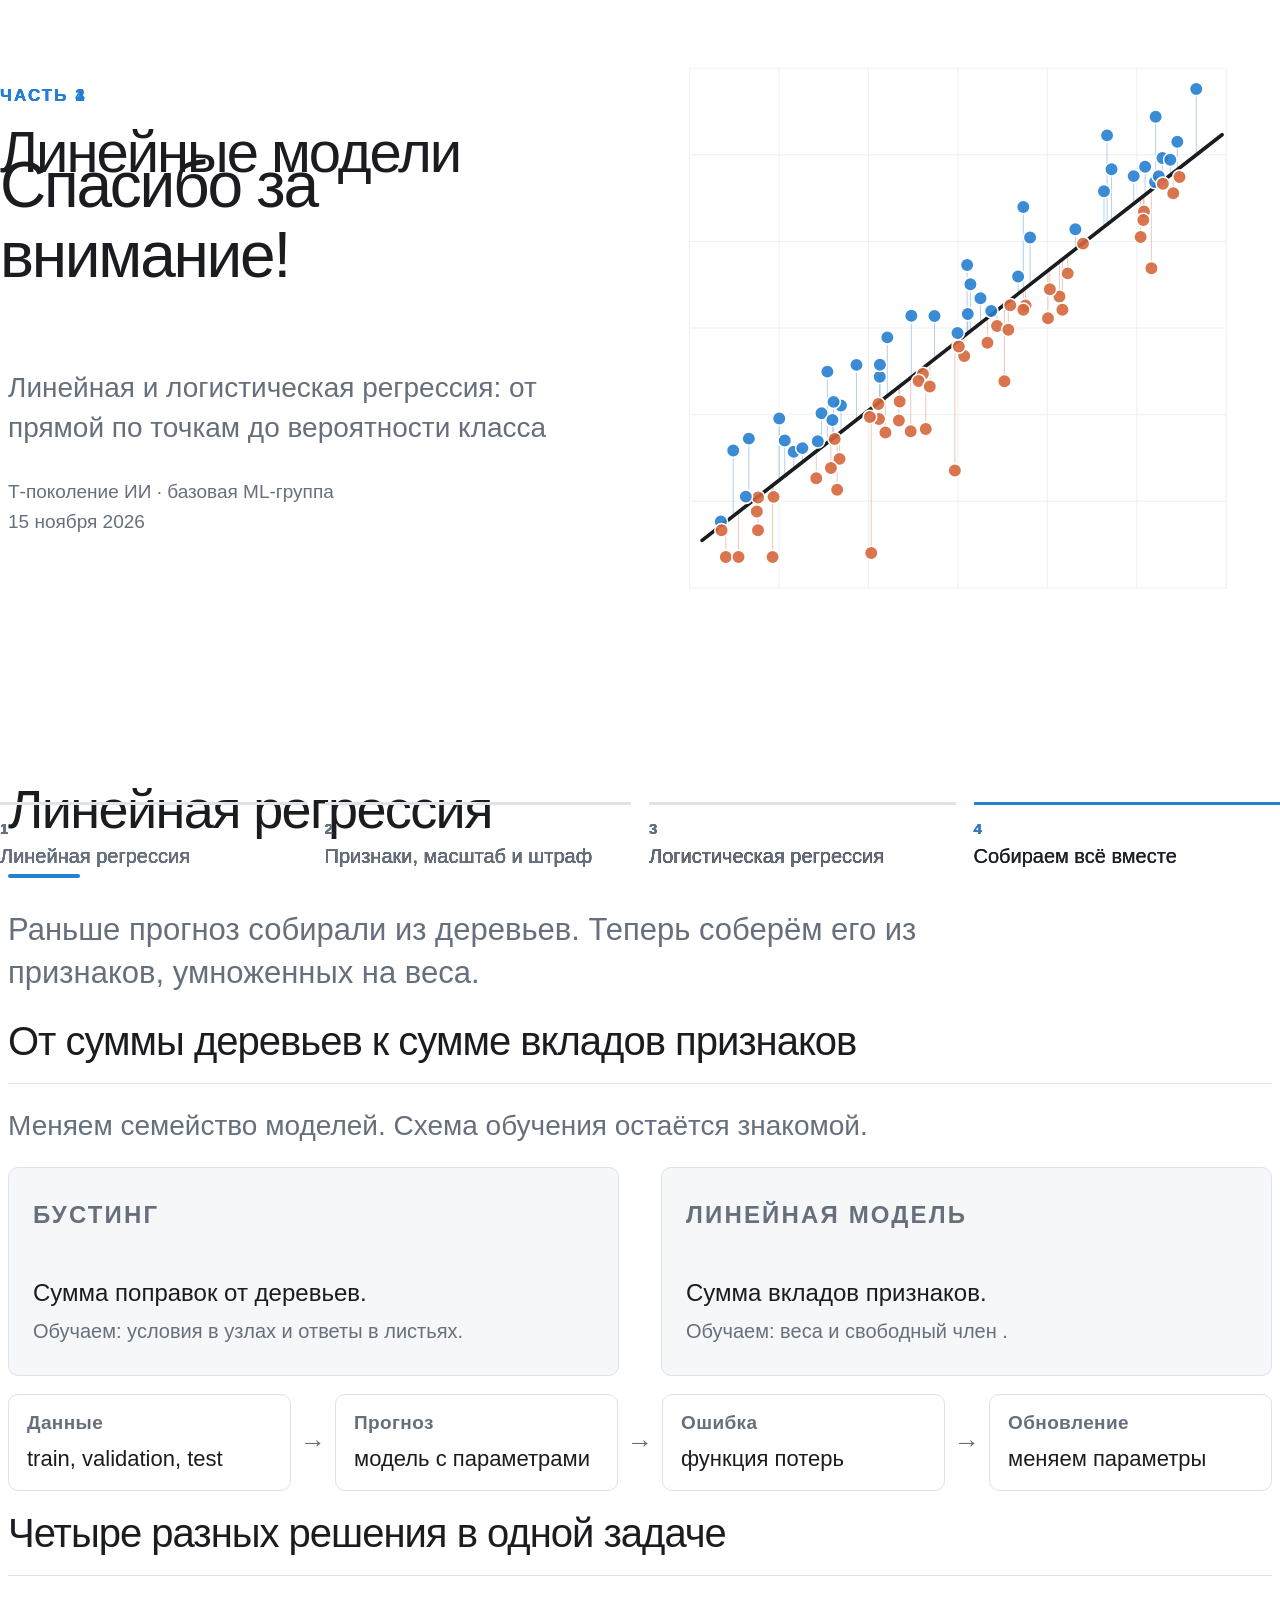
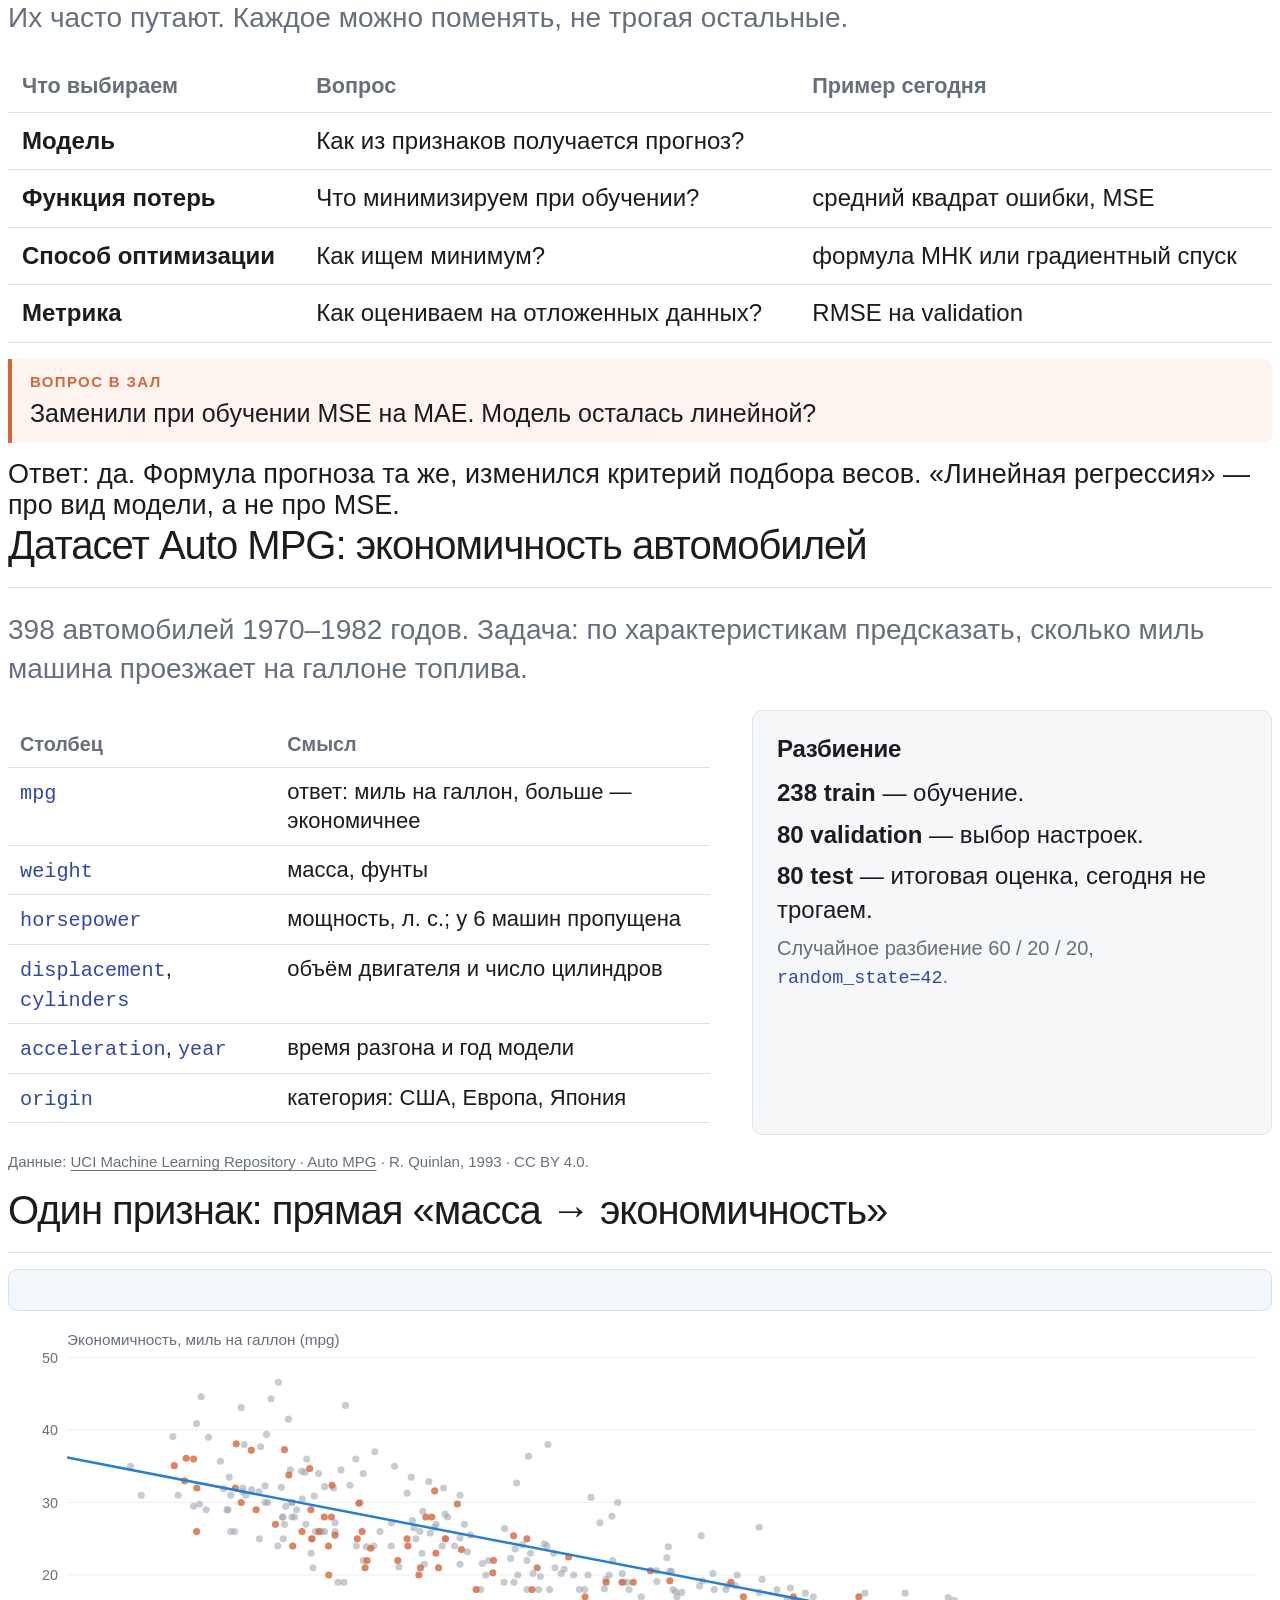
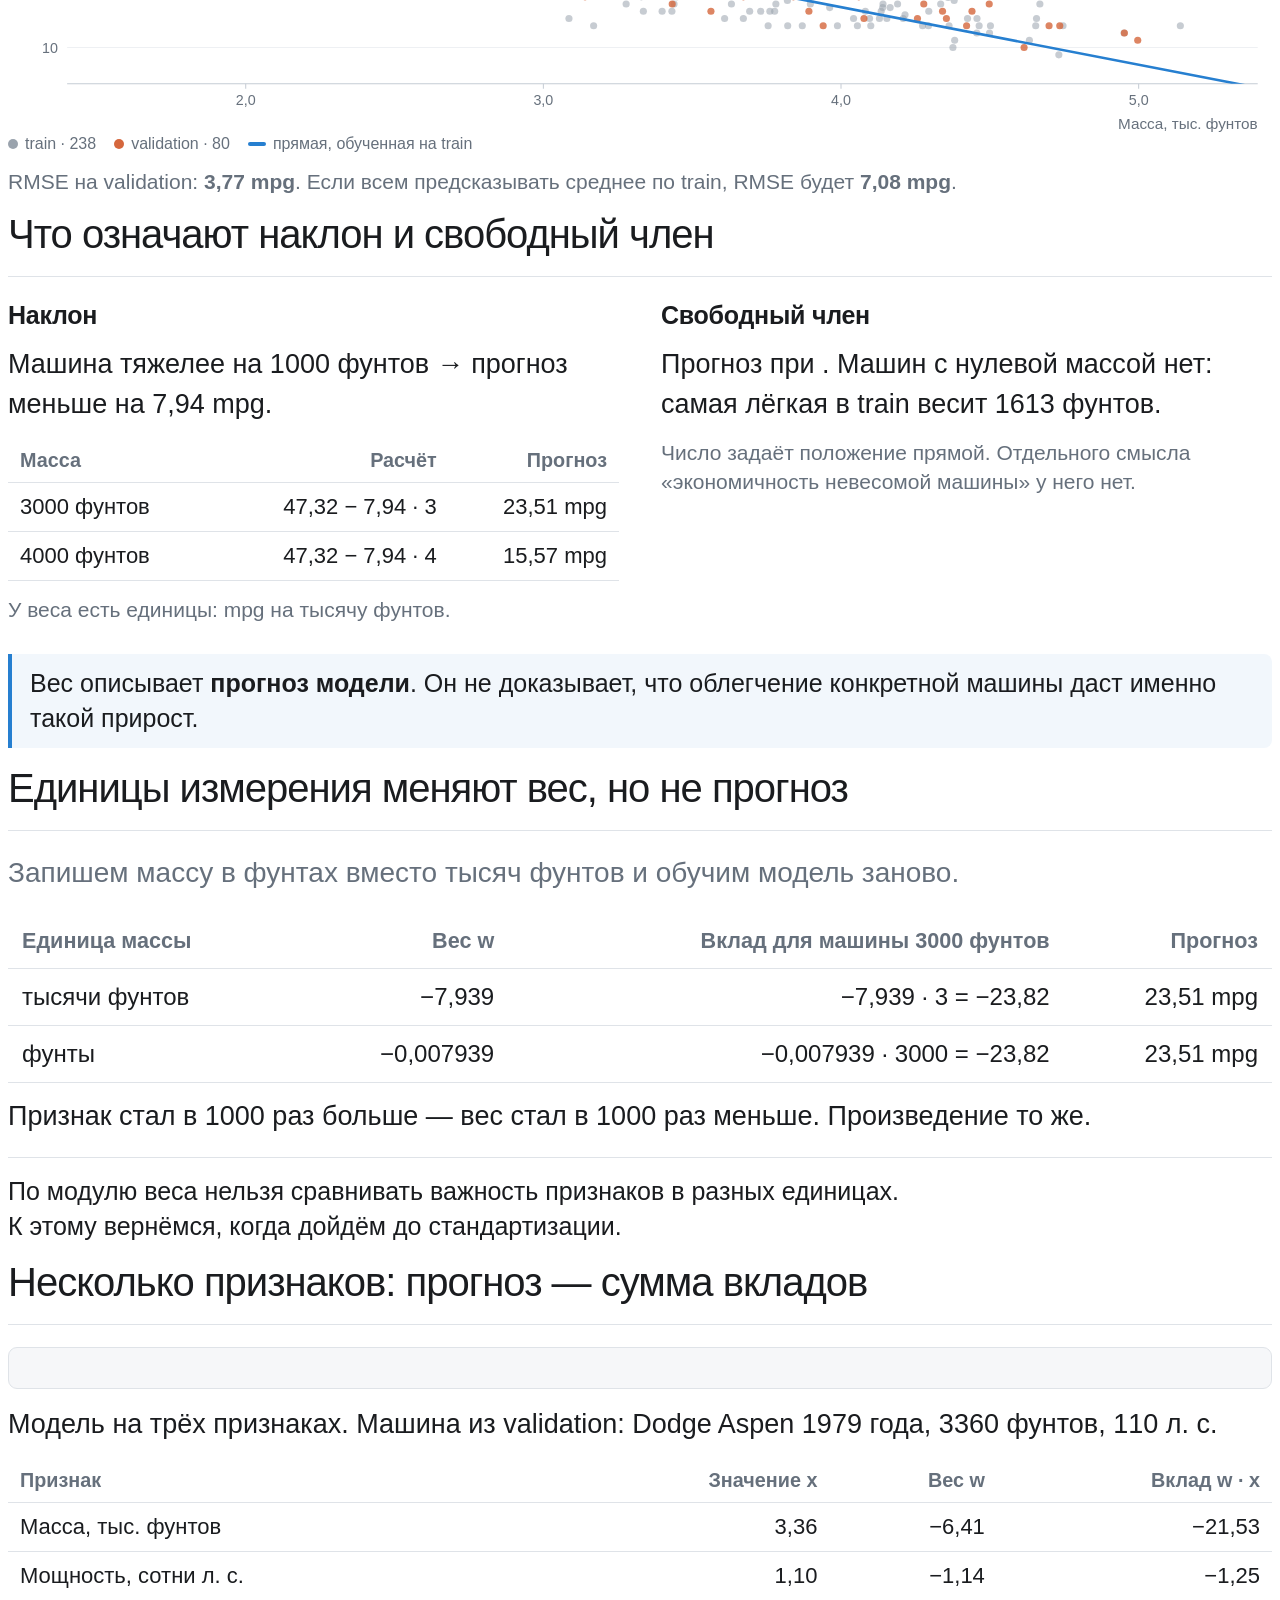
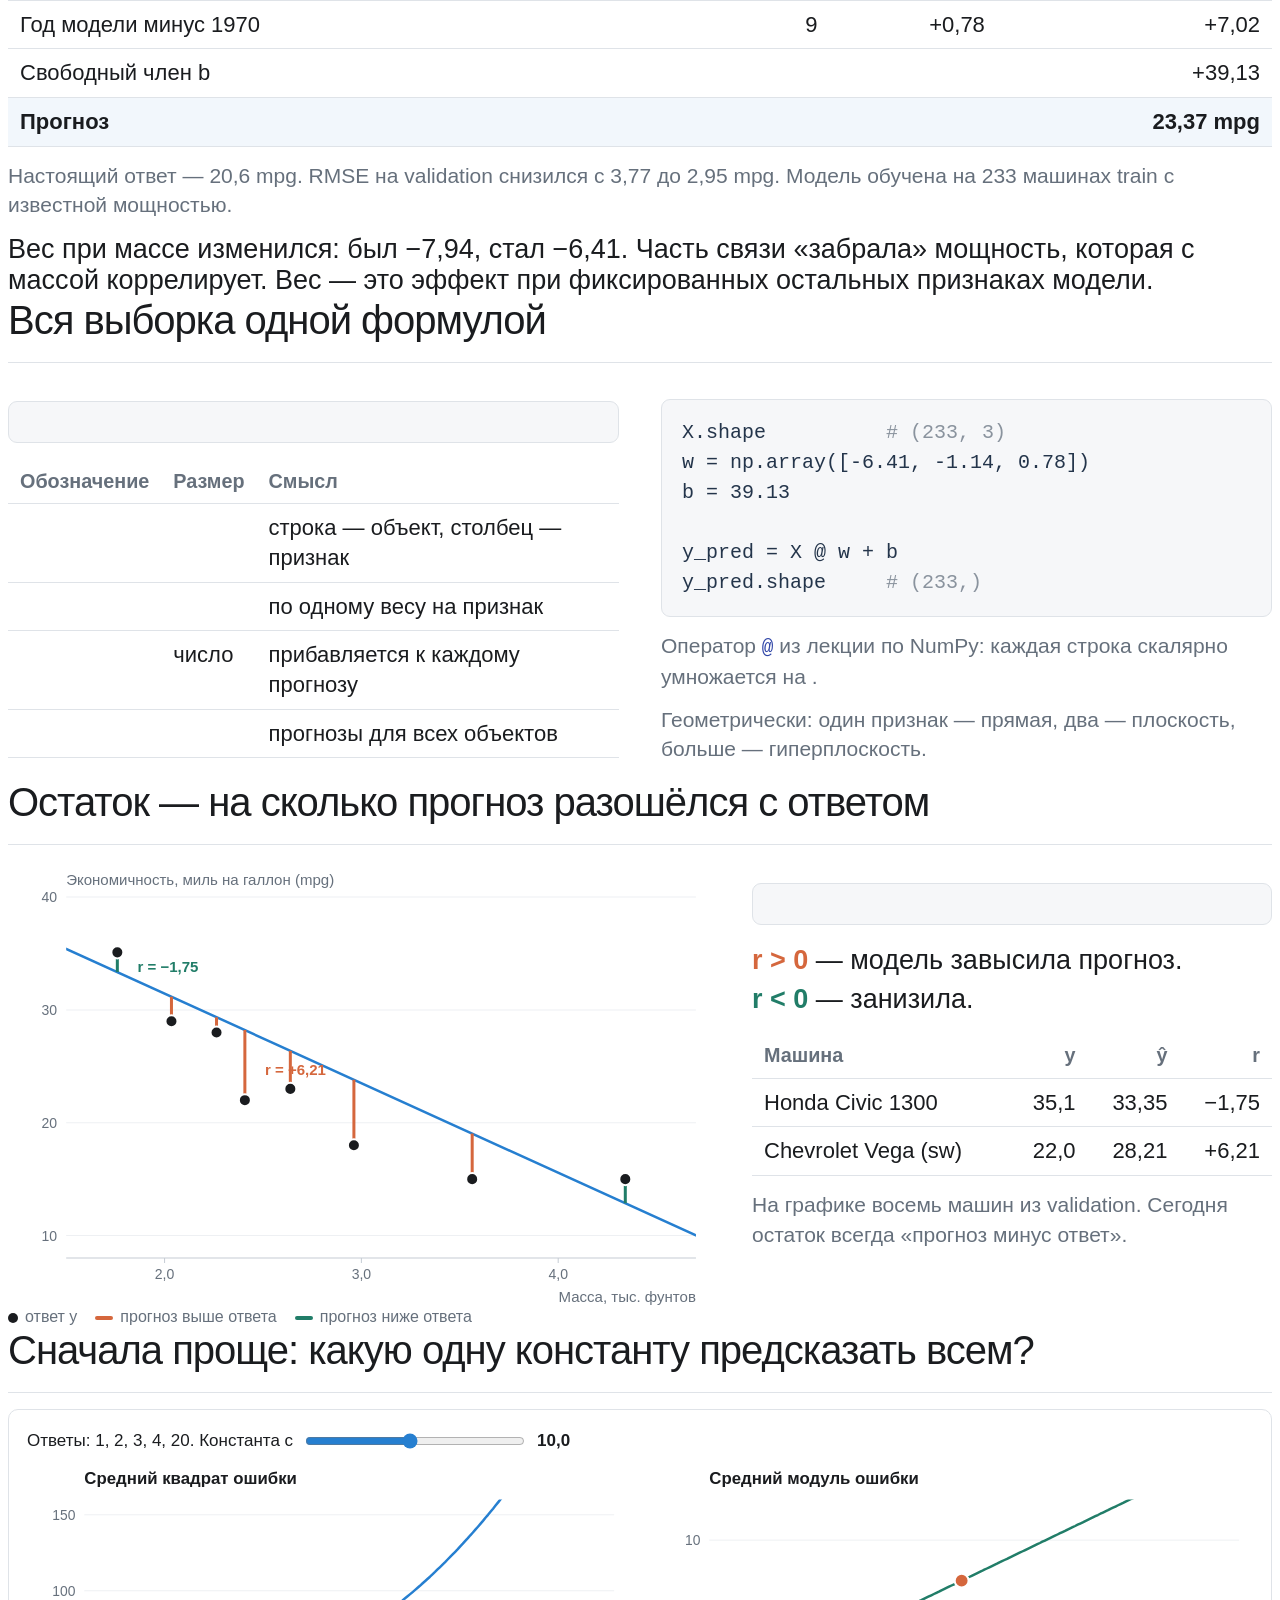
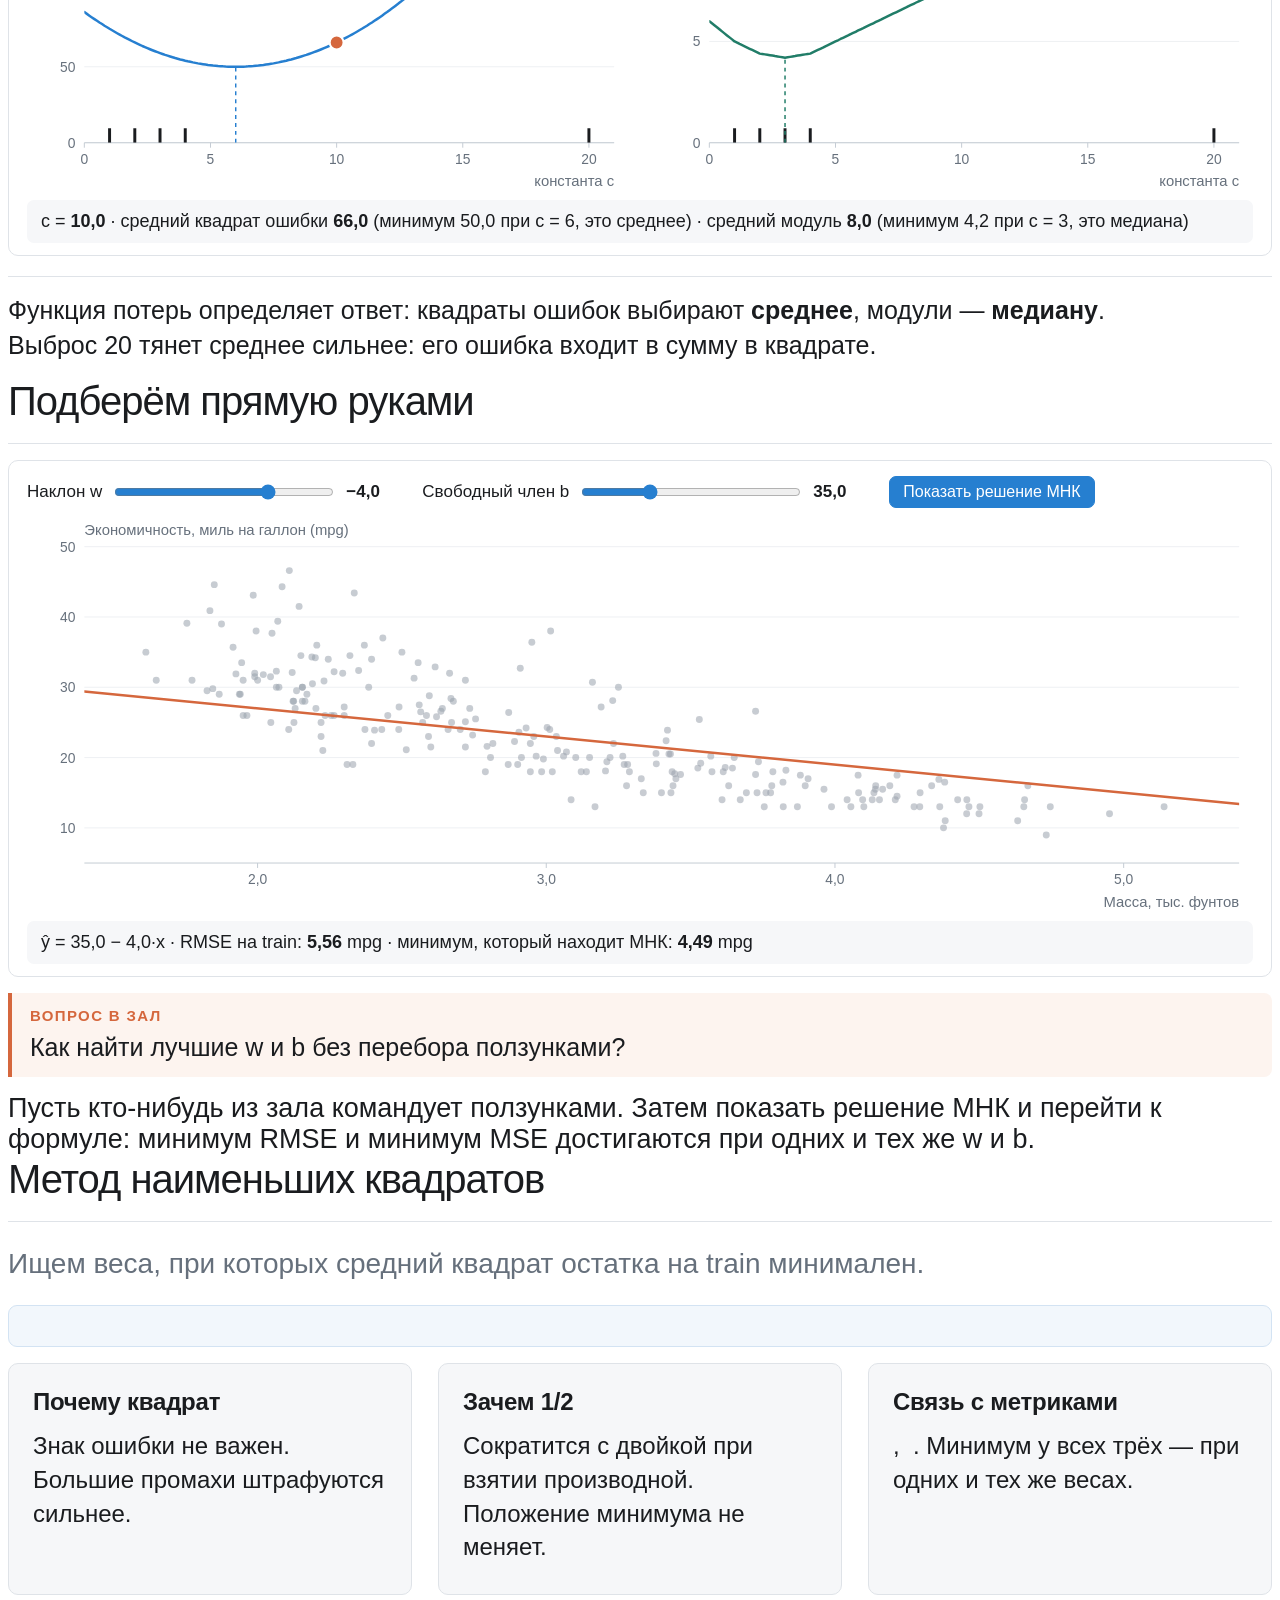
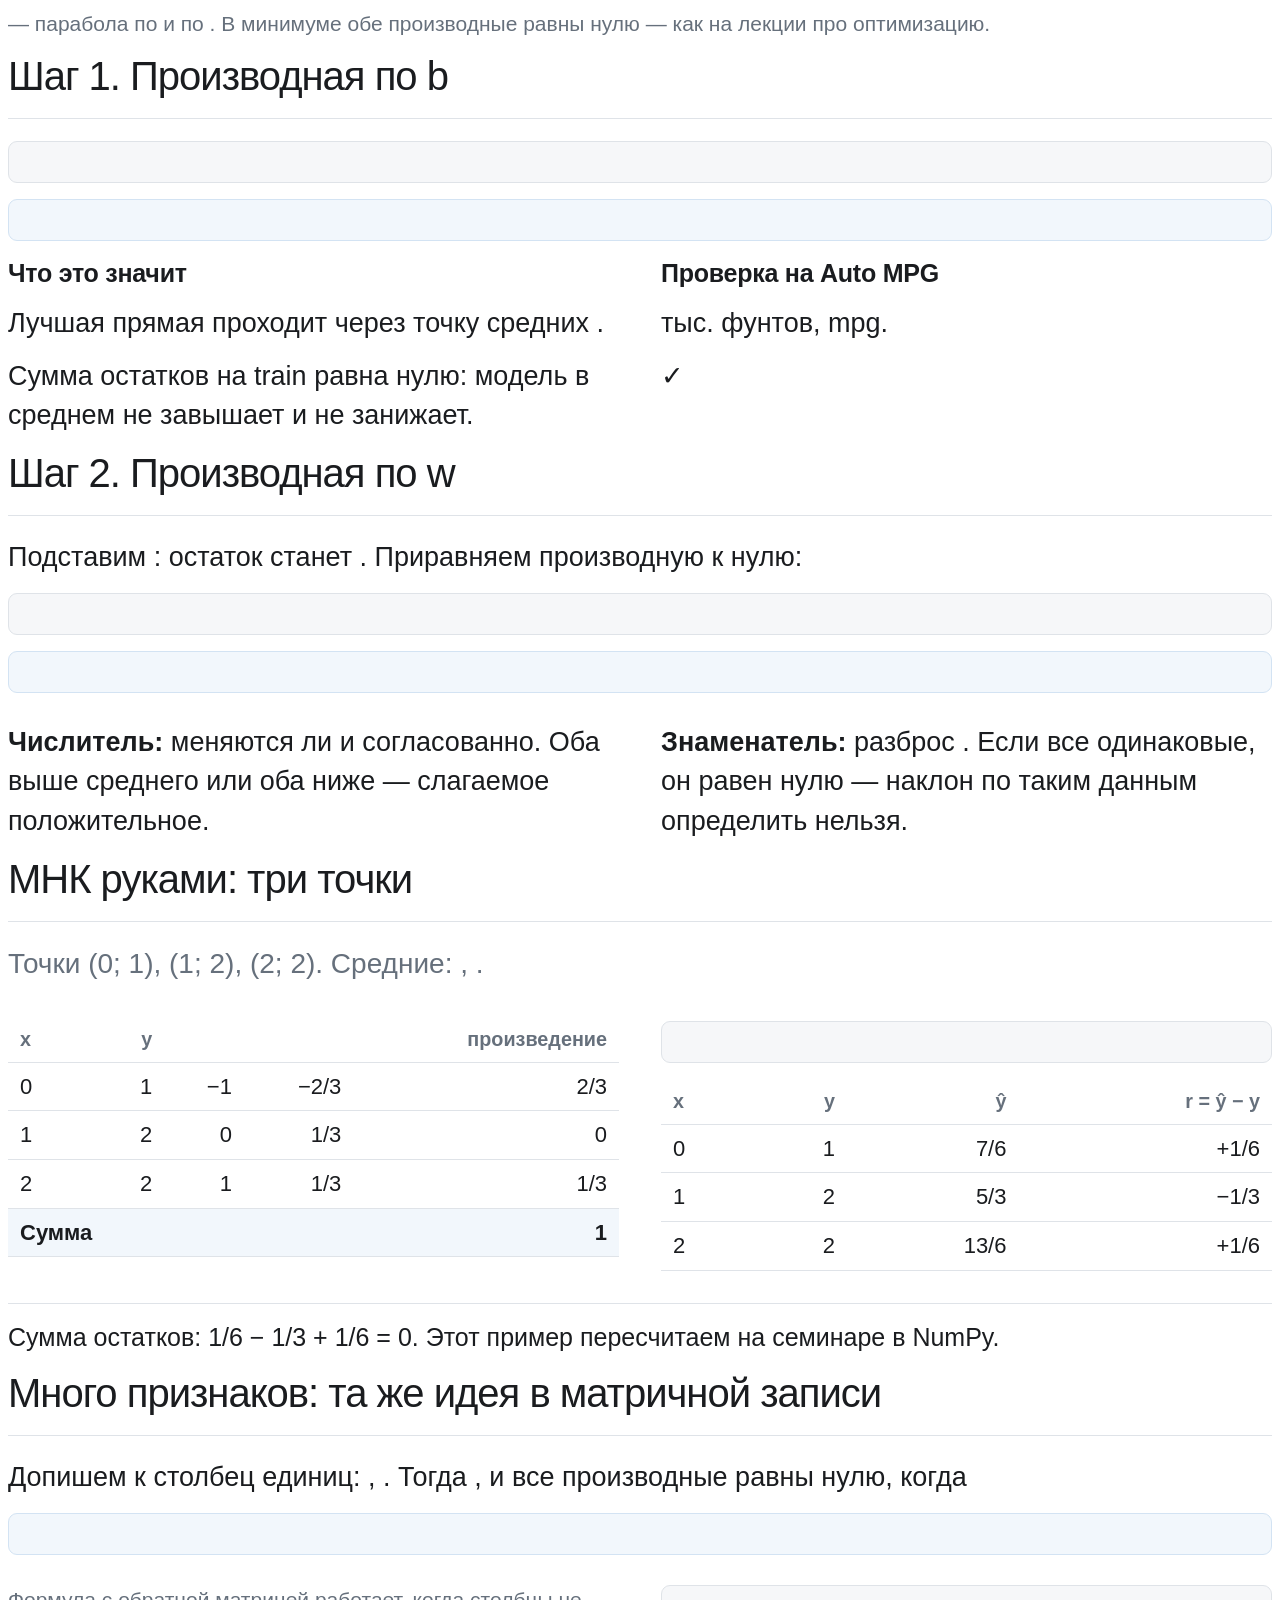
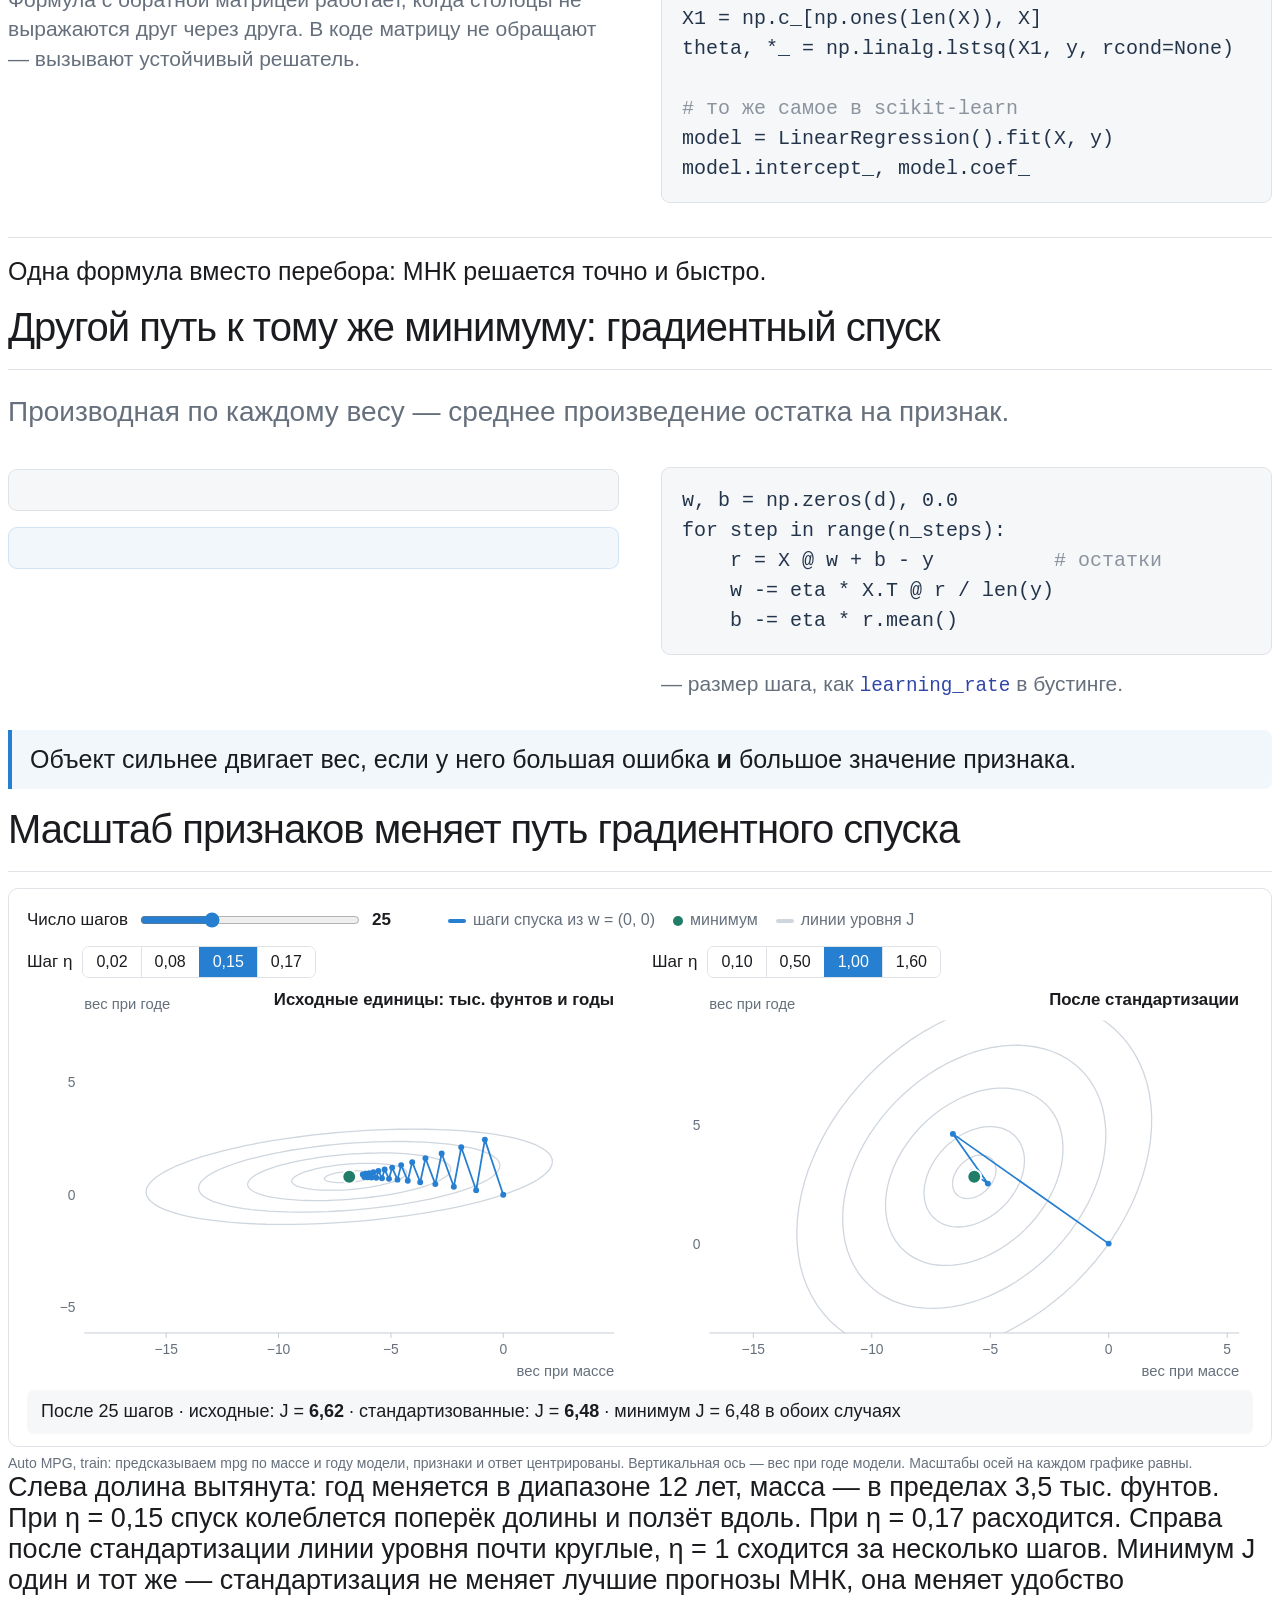
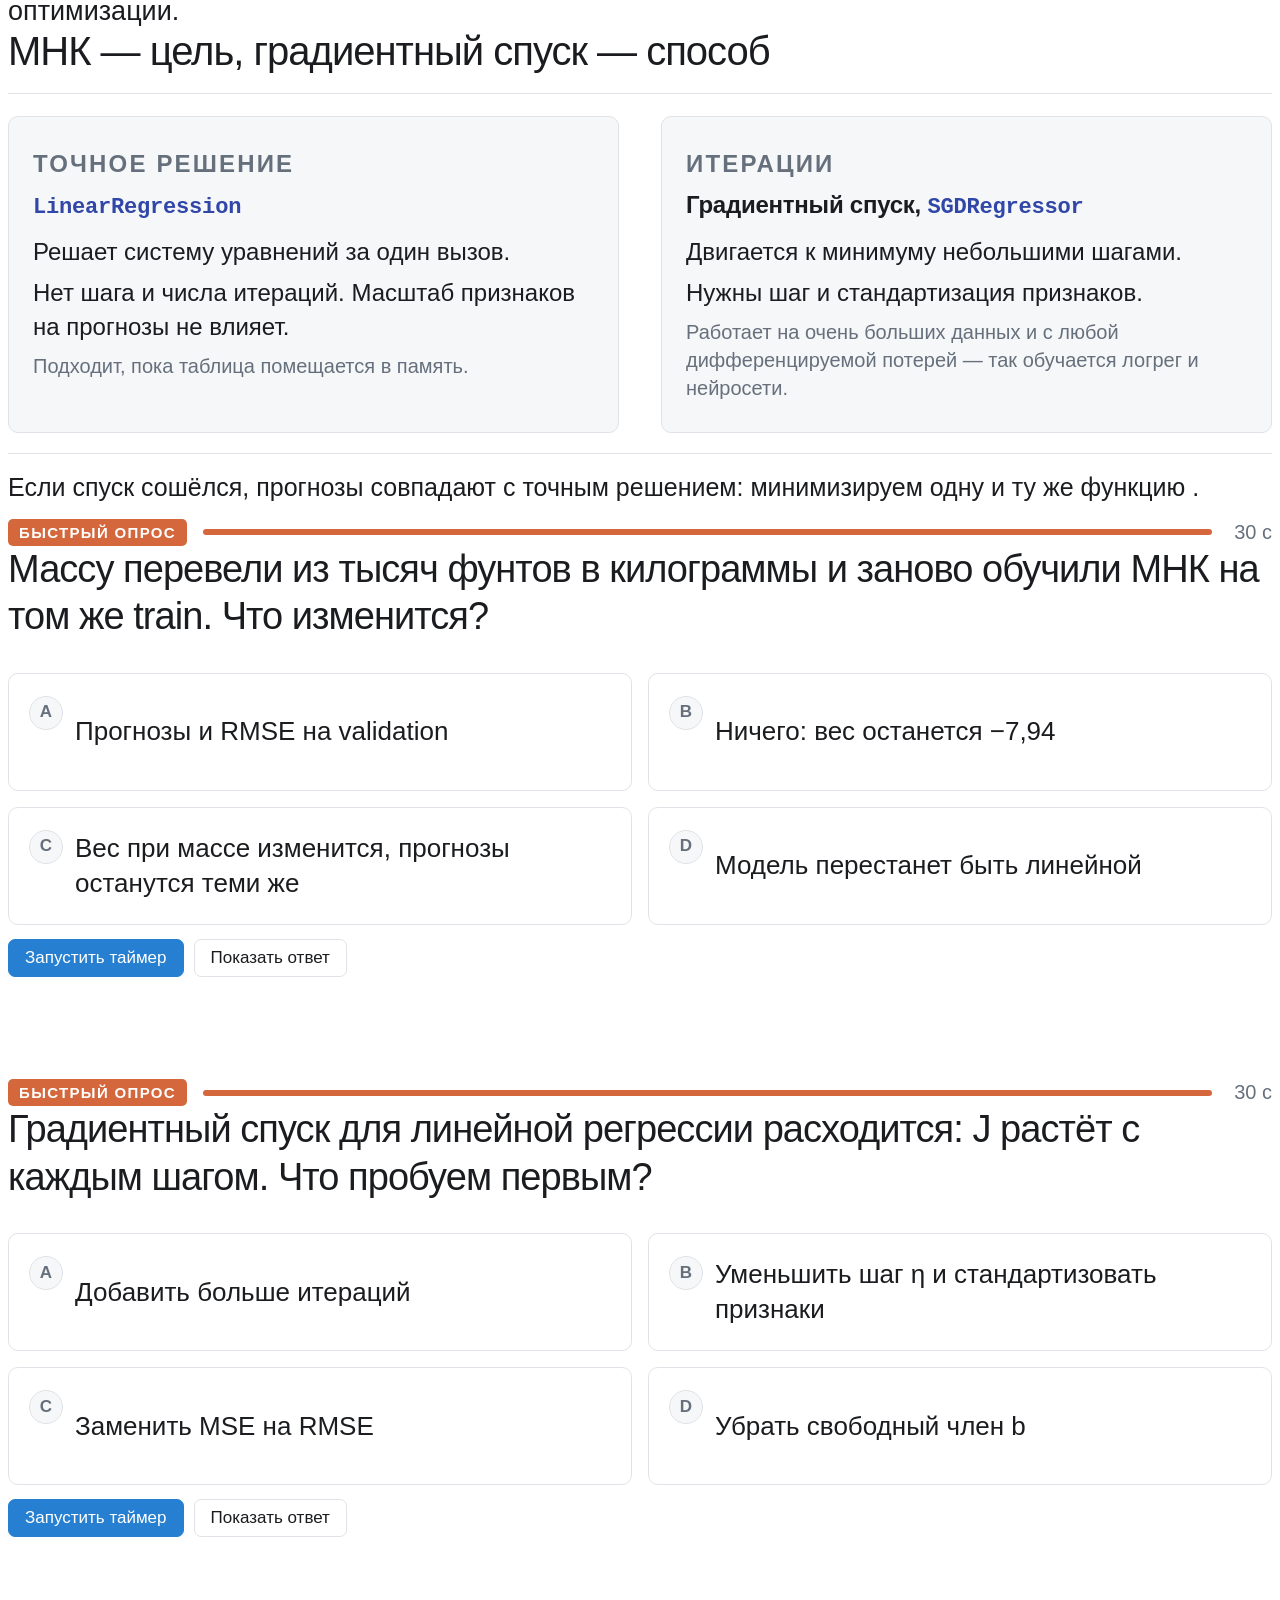
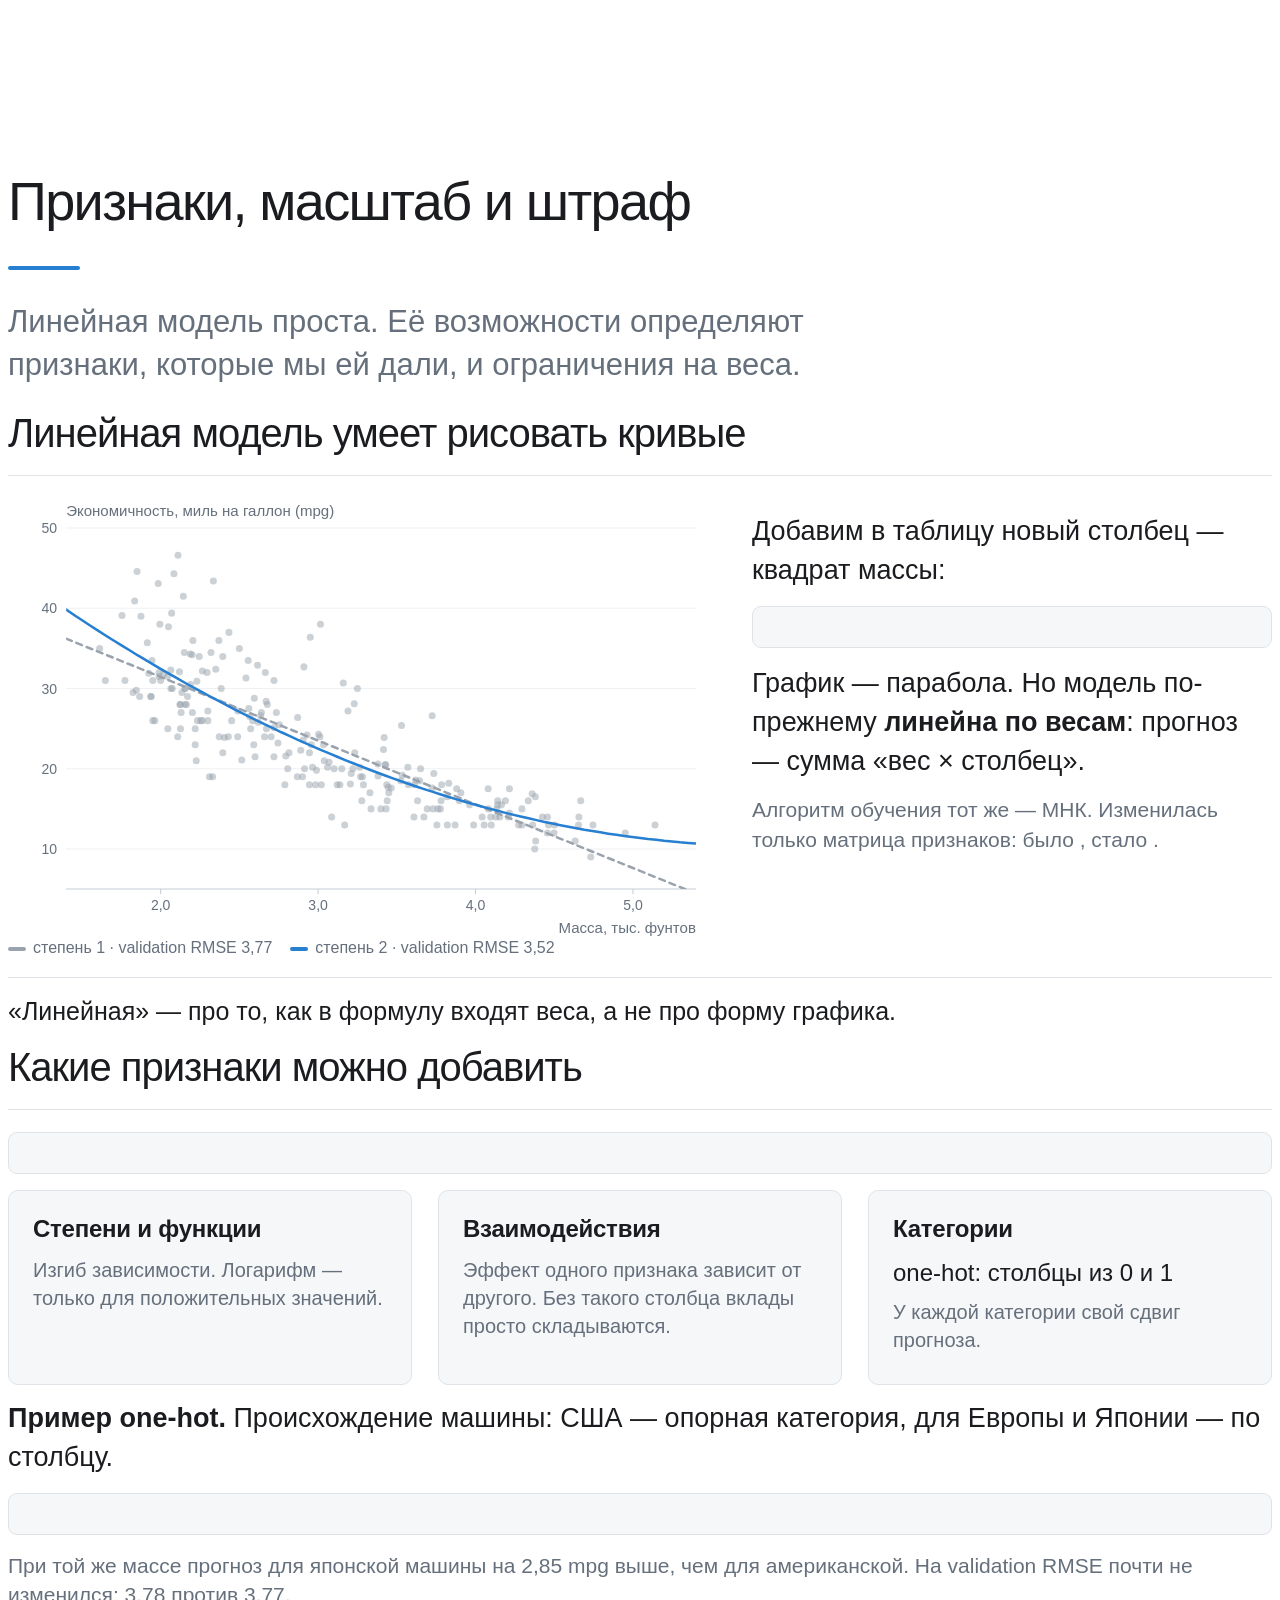
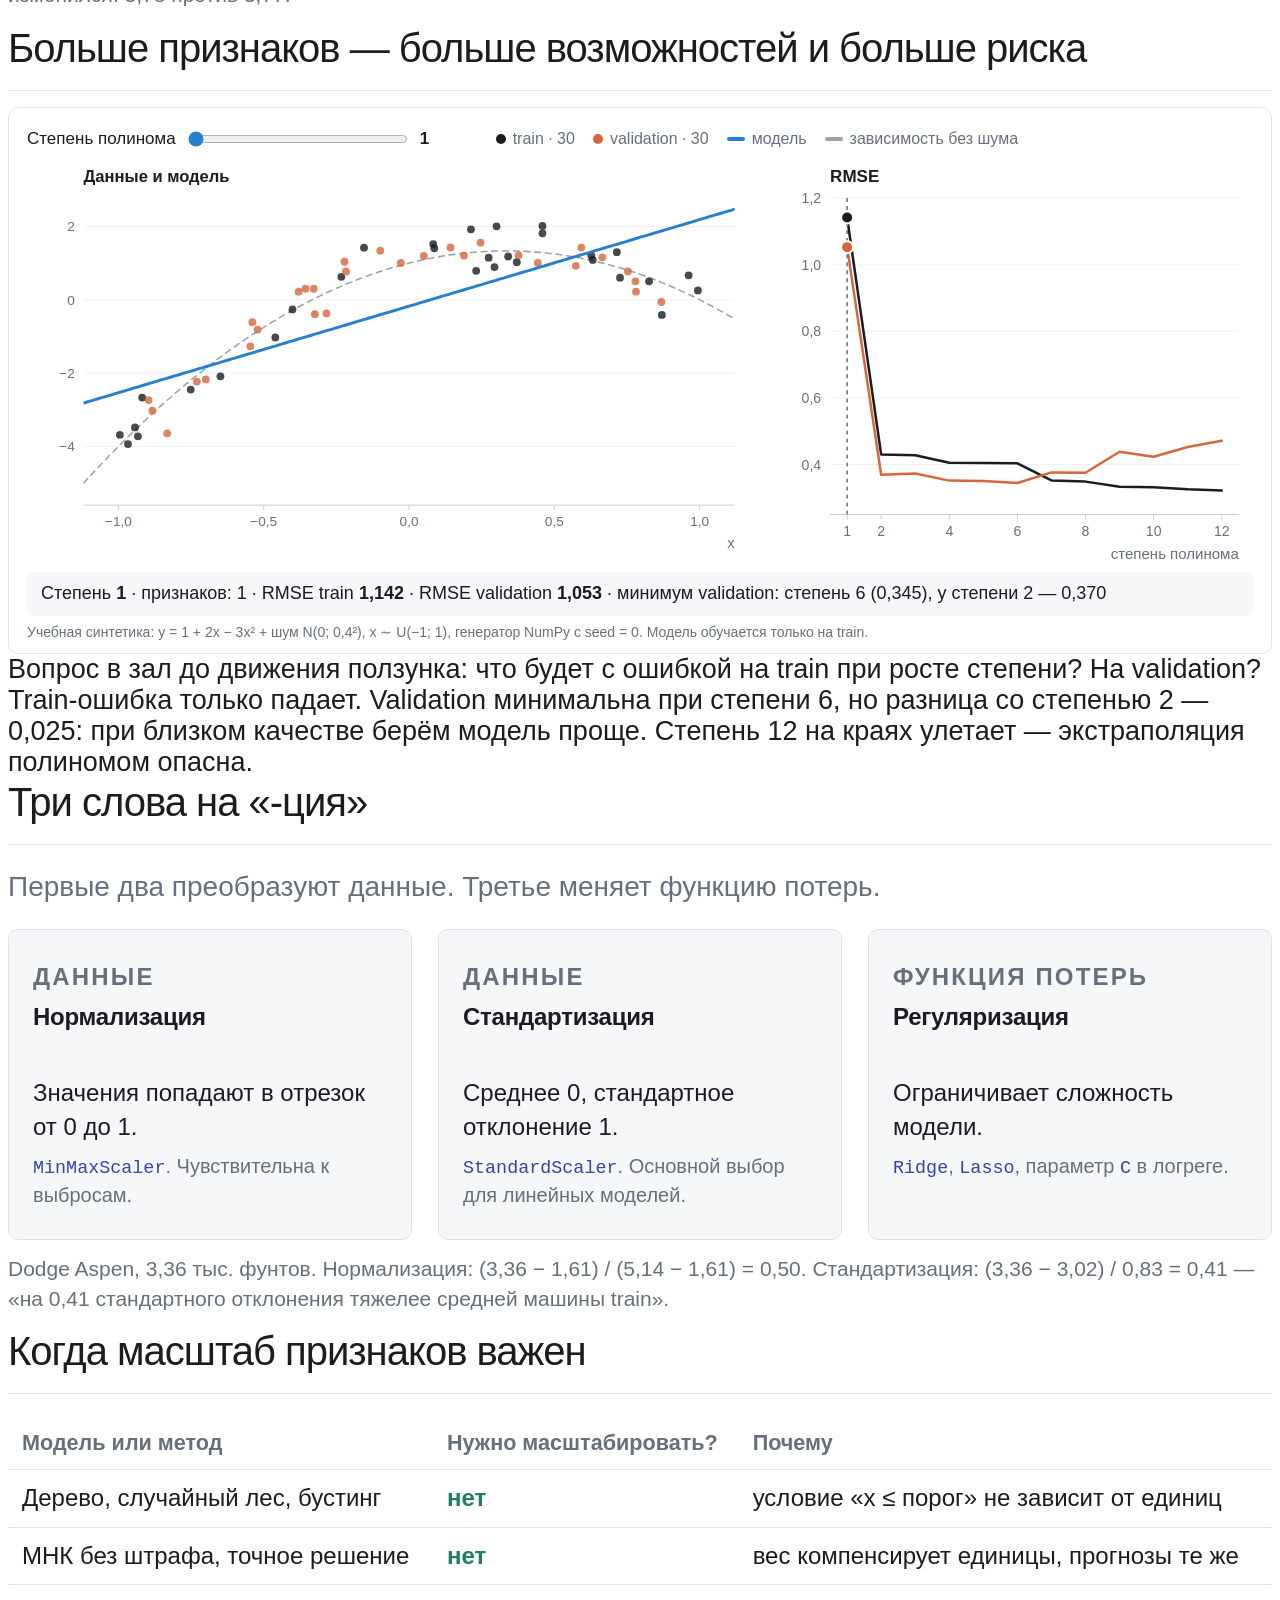
==== presentations/linear-models/index.html @ 7589a92f "Add linear models lecture deck" ====
<!DOCTYPE html>
<html lang="ru"><head>
<script src="lecture_files/libs/clipboard/clipboard.min.js"></script>
<script src="lecture_files/libs/quarto-html/tabby.min.js"></script>
<script src="lecture_files/libs/quarto-html/popper.min.js"></script>
<script src="lecture_files/libs/quarto-html/tippy.umd.min.js"></script>
<link href="lecture_files/libs/quarto-html/tippy.css" rel="stylesheet">
<link href="lecture_files/libs/quarto-html/light-border.css" rel="stylesheet">
<link href="lecture_files/libs/quarto-html/quarto-syntax-highlighting-64a204ab8560d761af7679ceaba22944.css" rel="stylesheet" id="quarto-text-highlighting-styles"><meta charset="utf-8">
  <meta name="generator" content="quarto-1.10.18">

  <title>Линейные модели: линейная и логистическая регрессия</title>
  <meta name="apple-mobile-web-app-capable" content="yes">
  <meta name="apple-mobile-web-app-status-bar-style" content="black-translucent">
  <meta name="viewport" content="width=device-width, initial-scale=1.0, maximum-scale=1.0, user-scalable=no, minimal-ui">
  <link rel="stylesheet" href="lecture_files/libs/revealjs/dist/reset.css">
  <link rel="stylesheet" href="lecture_files/libs/revealjs/dist/reveal.css">
  <style>
    /* Default styles provided by pandoc.
    ** See https://pandoc.org/MANUAL.html#variables-for-html for config info.
    */
    span.smallcaps{font-variant: small-caps;}
    div.columns{display: flex; gap: 1.5em;}
    div.column{flex: auto;}
    @media screen {
    div.columns{gap: min(4vw, 1.5em);}
    div.column{overflow-x: auto;}
    }
    div.hanging-indent{margin-left: 1.5em; text-indent: -1.5em;}
    ul.task-list{list-style: none;}
    ul.task-list li input[type="checkbox"] {
      width: 0.8em;
      margin: 0 0.8em 0.2em -1em; /* quarto-specific, see https://github.com/quarto-dev/quarto-cli/issues/4556 */ 
      vertical-align: middle;
    }
    .display.math{display: block; text-align: center; margin: 0.5rem auto;}
  </style>
  <link rel="stylesheet" href="lecture_files/libs/revealjs/dist/theme/quarto-0427d8d92a431aa6a6430e53ec02a470.css">
  <link rel="stylesheet" href="styles.css">
  <link href="lecture_files/libs/revealjs/plugin/quarto-line-highlight/line-highlight.css" rel="stylesheet">
  <link href="lecture_files/libs/revealjs/plugin/reveal-menu/menu.css" rel="stylesheet">
  <link href="lecture_files/libs/revealjs/plugin/reveal-menu/quarto-menu.css" rel="stylesheet">
  <link href="lecture_files/libs/revealjs/plugin/quarto-support/footer.css" rel="stylesheet">
  <style type="text/css">
    .reveal div.sourceCode {
      margin: 0;
      overflow: auto;
    }
    .reveal div.hanging-indent {
      margin-left: 1em;
      text-indent: -1em;
    }
    .reveal .slide:not(.center) {
      height: 100%;
    }
    .reveal .slide.scrollable {
      overflow-y: auto;
    }
    .reveal .footnotes {
      height: 100%;
      overflow-y: auto;
    }
    .reveal .slide .absolute {
      position: absolute;
      display: block;
    }
    .reveal .footnotes ol {
      counter-reset: ol;
      list-style-type: none; 
      margin-left: 0;
    }
    .reveal .footnotes ol li:before {
      counter-increment: ol;
      content: counter(ol) ". "; 
    }
    .reveal .footnotes ol li > p:first-child {
      display: inline-block;
    }
    .reveal .slide ul,
    .reveal .slide ol {
      margin-bottom: 0.5em;
    }
    .reveal .slide ul li,
    .reveal .slide ol li {
      margin-top: 0.4em;
      margin-bottom: 0.2em;
    }
    .reveal .slide ul[role="tablist"] li {
      margin-bottom: 0;
    }
    .reveal .slide ul li > *:first-child,
    .reveal .slide ol li > *:first-child {
      margin-block-start: 0;
    }
    .reveal .slide ul li > *:last-child,
    .reveal .slide ol li > *:last-child {
      margin-block-end: 0;
    }
    .reveal .slide .columns:nth-child(3) {
      margin-block-start: 0.8em;
    }
    .reveal blockquote {
      box-shadow: none;
    }
    .reveal .tippy-content>* {
      margin-top: 0.2em;
      margin-bottom: 0.7em;
    }
    .reveal .tippy-content>*:last-child {
      margin-bottom: 0.2em;
    }
    .reveal .slide > img.stretch.quarto-figure-center,
    .reveal .slide > img.r-stretch.quarto-figure-center {
      display: block;
      margin-left: auto;
      margin-right: auto; 
    }
    .reveal .slide > img.stretch.quarto-figure-left,
    .reveal .slide > img.r-stretch.quarto-figure-left  {
      display: block;
      margin-left: 0;
      margin-right: auto; 
    }
    .reveal .slide > img.stretch.quarto-figure-right,
    .reveal .slide > img.r-stretch.quarto-figure-right  {
      display: block;
      margin-left: auto;
      margin-right: 0; 
    }
  </style>
  <link rel="stylesheet" href="vendor/katex/katex.min.css">
</head>
<body class="quarto-light">
  <div class="reveal">
    <div class="slides">
<section id="title" class="slide level2 cover">
<h2>Линейные модели</h2>
<div class="cover-layout">
  <div class="cover-text">
    <p class="lead">Линейная и логистическая регрессия: от прямой по точкам до вероятности класса</p>
    <p class="cover-meta">Т-поколение ИИ · базовая ML-группа<br>15 ноября 2026</p>
  </div>
  <div class="cover-art" data-scene="cover"></div>
</div>
</section>

<section id="part-one" class="slide level2 section-break">
<p class="part-no">Часть 1</p>
<h2>Линейная регрессия</h2>
<div class="part-rule"></div>
<p class="lead">Раньше прогноз собирали из деревьев. Теперь соберём его из признаков, умноженных на веса.</p>
<ol class="parts"><li class="on"><span>1</span>Линейная регрессия</li><li><span>2</span>Признаки, масштаб и штраф</li><li><span>3</span>Логистическая регрессия</li><li><span>4</span>Собираем всё вместе</li></ol>
</section>

<section id="bridge" class="slide level2">
<h2>От суммы деревьев к сумме вкладов признаков</h2>
<p class="lead">Меняем семейство моделей. Схема обучения остаётся знакомой.</p>
<div class="two">
  <div class="panel"><p class="eyebrow">Бустинг</p><div class="equation plain" data-tex="\hat y(x)=\hat y^{(0)}+\eta\sum_{m=1}^{M}h_m(x)" data-display=""></div><p>Сумма поправок от деревьев.</p><p class="small">Обучаем: условия в узлах и ответы в листьях.</p></div>
  <div class="panel"><p class="eyebrow">Линейная модель</p><div class="equation plain" data-tex="\hat y(x)=w_1x_1+w_2x_2+\dots+w_dx_d+b" data-display=""></div><p>Сумма вкладов признаков.</p><p class="small">Обучаем: веса <span data-tex="w_1,\dots,w_d"></span> и свободный член <span data-tex="b"></span>.</p></div>
</div>
<div class="chain"><div><h3>Данные</h3><p>train, validation, test</p></div><i>→</i><div><h3>Прогноз</h3><p>модель с параметрами</p></div><i>→</i><div><h3>Ошибка</h3><p>функция потерь</p></div><i>→</i><div><h3>Обновление</h3><p>меняем параметры</p></div></div>
</section>

<section id="four-roles" class="slide level2">
<h2>Четыре разных решения в одной задаче</h2>
<p class="lead">Их часто путают. Каждое можно поменять, не трогая остальные.</p>
<table>
<tbody>
<tr><th>Что выбираем</th><th>Вопрос</th><th>Пример сегодня</th></tr>
<tr><td><b>Модель</b></td><td>Как из признаков получается прогноз?</td><td><span data-tex="\hat y=w\cdot x+b"></span></td></tr>
<tr><td><b>Функция потерь</b></td><td>Что минимизируем при обучении?</td><td>средний квадрат ошибки, MSE</td></tr>
<tr><td><b>Способ оптимизации</b></td><td>Как ищем минимум?</td><td>формула МНК или градиентный спуск</td></tr>
<tr><td><b>Метрика</b></td><td>Как оцениваем на отложенных данных?</td><td>RMSE на validation</td></tr>
</tbody>
</table>
<p class="ask">Заменили при обучении MSE на MAE. Модель осталась линейной?</p>
<aside class="notes">Ответ: да. Формула прогноза та же, изменился критерий подбора весов. «Линейная регрессия» — про вид модели, а не про MSE.</aside>
</section>

<section id="dataset-mpg" class="slide level2">
<h2>Датасет Auto MPG: экономичность автомобилей</h2>
<p class="lead">398 автомобилей 1970–1982 годов. Задача: по характеристикам предсказать, сколько миль машина проезжает на галлоне топлива.</p>
<div class="two wide-left">
<table class="compact">
<tbody>
<tr><th>Столбец</th><th>Смысл</th></tr>
<tr><td><code>mpg</code></td><td>ответ: миль на галлон, больше — экономичнее</td></tr>
<tr><td><code>weight</code></td><td>масса, фунты</td></tr>
<tr><td><code>horsepower</code></td><td>мощность, л. с.; у 6 машин пропущена</td></tr>
<tr><td><code>displacement</code>, <code>cylinders</code></td><td>объём двигателя и число цилиндров</td></tr>
<tr><td><code>acceleration</code>, <code>year</code></td><td>время разгона и год модели</td></tr>
<tr><td><code>origin</code></td><td>категория: США, Европа, Япония</td></tr>
</tbody>
</table>
<div class="panel"><h3>Разбиение</h3><p><b>238 train</b> — обучение.</p><p><b>80 validation</b> — выбор настроек.</p><p><b>80 test</b> — итоговая оценка, сегодня не трогаем.</p><p class="small">Случайное разбиение 60 / 20 / 20, <code>random_state=42</code>.</p></div>
</div>
<p class="source">Данные: <a href="https://archive.ics.uci.edu/dataset/9/auto+mpg">UCI Machine Learning Repository · Auto MPG</a> · R. Quinlan, 1993 · CC BY 4.0.</p>
</section>

<section id="one-line" class="slide level2 demo-slide">
<h2>Один признак: прямая «масса → экономичность»</h2>
<div class="equation accent center" data-tex="\hat y=47{,}32-7{,}94\cdot x\qquad x\text{ — масса в тысячах фунтов},\quad \hat y\text{ — прогноз mpg}" data-display=""></div>
<div class="scene bare" data-scene="mpgline" data-h="400"></div>
<p class="small">RMSE на validation: <b>3,77 mpg</b>. Если всем предсказывать среднее по train, RMSE будет <b>7,08 mpg</b>.</p>
</section>

<section id="coef-meaning" class="slide level2">
<h2>Что означают наклон и свободный член</h2>
<div class="two">
<div>
<h3>Наклон <span data-tex="w=-7{,}94"></span></h3>
<p>Машина тяжелее на 1000 фунтов → прогноз меньше на 7,94 mpg.</p>
<table class="compact num">
<tbody>
<tr><th>Масса</th><th>Расчёт</th><th>Прогноз</th></tr>
<tr><td>3000 фунтов</td><td>47,32 − 7,94 · 3</td><td>23,51 mpg</td></tr>
<tr><td>4000 фунтов</td><td>47,32 − 7,94 · 4</td><td>15,57 mpg</td></tr>
</tbody>
</table>
<p class="small">У веса есть единицы: mpg на тысячу фунтов.</p>
</div>
<div>
<h3>Свободный член <span data-tex="b=47{,}32"></span></h3>
<p>Прогноз при <span data-tex="x=0"></span>. Машин с нулевой массой нет: самая лёгкая в train весит 1613 фунтов.</p>
<p class="small">Число <span data-tex="b"></span> задаёт положение прямой. Отдельного смысла «экономичность невесомой машины» у него нет.</p>
</div>
</div>
<div class="bridge-rule">Вес описывает <b>прогноз модели</b>. Он не доказывает, что облегчение конкретной машины даст именно такой прирост.</div>
</section>

<section id="units" class="slide level2">
<h2>Единицы измерения меняют вес, но не прогноз</h2>
<p class="lead">Запишем массу в фунтах вместо тысяч фунтов и обучим модель заново.</p>
<table class="num">
<tbody>
<tr><th>Единица массы</th><th>Вес w</th><th>Вклад для машины 3000 фунтов</th><th>Прогноз</th></tr>
<tr><td>тысячи фунтов</td><td>−7,939</td><td>−7,939 · 3 = −23,82</td><td>23,51 mpg</td></tr>
<tr><td>фунты</td><td>−0,007939</td><td>−0,007939 · 3000 = −23,82</td><td>23,51 mpg</td></tr>
</tbody>
</table>
<p>Признак стал в 1000 раз больше — вес стал в 1000 раз меньше. Произведение то же.</p>
<p class="takeaway">По модулю веса нельзя сравнивать важность признаков в разных единицах.<br>К этому вернёмся, когда дойдём до стандартизации.</p>
</section>

<section id="many-features" class="slide level2">
<h2>Несколько признаков: прогноз — сумма вкладов</h2>
<div class="equation" data-tex="\hat y=w_1x_1+w_2x_2+\dots+w_dx_d+b=w\cdot x+b" data-display=""></div>
<p>Модель на трёх признаках. Машина из validation: Dodge Aspen 1979 года, 3360 фунтов, 110 л. с.</p>
<table class="compact num">
<tbody>
<tr><th>Признак</th><th>Значение x</th><th>Вес w</th><th>Вклад w · x</th></tr>
<tr><td>Масса, тыс. фунтов</td><td>3,36</td><td>−6,41</td><td>−21,53</td></tr>
<tr><td>Мощность, сотни л. с.</td><td>1,10</td><td>−1,14</td><td>−1,25</td></tr>
<tr><td>Год модели минус 1970</td><td>9</td><td>+0,78</td><td>+7,02</td></tr>
<tr><td>Свободный член b</td><td></td><td></td><td>+39,13</td></tr>
<tr class="hl"><td><b>Прогноз</b></td><td></td><td></td><td><b>23,37 mpg</b></td></tr>
</tbody>
</table>
<p class="small">Настоящий ответ — 20,6 mpg. RMSE на validation снизился с 3,77 до 2,95 mpg. Модель обучена на 233 машинах train с известной мощностью.</p>
<aside class="notes">Вес при массе изменился: был −7,94, стал −6,41. Часть связи «забрала» мощность, которая с массой коррелирует. Вес — это эффект при фиксированных остальных признаках модели.</aside>
</section>

<section id="matrix-form" class="slide level2">
<h2>Вся выборка одной формулой</h2>
<div class="two">
<div>
<div class="equation center" data-tex="\hat y=Xw+b" data-display=""></div>
<table class="compact">
<tbody>
<tr><th>Обозначение</th><th>Размер</th><th>Смысл</th></tr>
<tr><td><span data-tex="X"></span></td><td><span data-tex="n\times d"></span></td><td>строка — объект, столбец — признак</td></tr>
<tr><td><span data-tex="w"></span></td><td><span data-tex="d"></span></td><td>по одному весу на признак</td></tr>
<tr><td><span data-tex="b"></span></td><td>число</td><td>прибавляется к каждому прогнозу</td></tr>
<tr><td><span data-tex="\hat y"></span></td><td><span data-tex="n"></span></td><td>прогнозы для всех объектов</td></tr>
</tbody>
</table>
</div>
<div>
<pre><code>X.shape          <span class="c"># (233, 3)</span>
w = np.array([-6.41, -1.14, 0.78])
b = 39.13

y_pred = X @ w + b
y_pred.shape     <span class="c"># (233,)</span></code></pre>
<p class="small">Оператор <code>@</code> из лекции по NumPy: каждая строка <span data-tex="X"></span> скалярно умножается на <span data-tex="w"></span>.</p>
<p class="small">Геометрически: один признак — прямая, два — плоскость, больше — гиперплоскость.</p>
</div>
</div>
</section>

<section id="residuals" class="slide level2">
<h2>Остаток — на сколько прогноз разошёлся с ответом</h2>
<div class="two wide-left">
<div class="scene bare" data-scene="residuals" data-w="700"></div>
<div>
<div class="equation center" data-tex="r_i=\hat y_i-y_i" data-display=""></div>
<p><span class="orange"><b>r &gt; 0</b></span> — модель завысила прогноз.<br><span class="green"><b>r &lt; 0</b></span> — занизила.</p>
<table class="compact num">
<tbody>
<tr><th>Машина</th><th>y</th><th>ŷ</th><th>r</th></tr>
<tr><td>Honda Civic 1300</td><td>35,1</td><td>33,35</td><td>−1,75</td></tr>
<tr><td>Chevrolet Vega (sw)</td><td>22,0</td><td>28,21</td><td>+6,21</td></tr>
</tbody>
</table>
<p class="small">На графике восемь машин из validation. Сегодня остаток всегда «прогноз минус ответ».</p>
</div>
</div>
</section>

<section id="constant" class="slide level2 demo-slide">
<h2>Сначала проще: какую одну константу предсказать всем?</h2>
<div class="scene" data-scene="constant"></div>
<p class="takeaway">Функция потерь определяет ответ: квадраты ошибок выбирают <b>среднее</b>, модули — <b>медиану</b>.<br>Выброс 20 тянет среднее сильнее: его ошибка входит в сумму в квадрате.</p>
</section>

<section id="handfit" class="slide level2 demo-slide">
<h2>Подберём прямую руками</h2>
<div class="scene" data-scene="handfit"></div>
<p class="ask">Как найти лучшие w и b без перебора ползунками?</p>
<aside class="notes">Пусть кто-нибудь из зала командует ползунками. Затем показать решение МНК и перейти к формуле: минимум RMSE и минимум MSE достигаются при одних и тех же w и b.</aside>
</section>

<section id="mse" class="slide level2">
<h2>Метод наименьших квадратов</h2>
<p class="lead">Ищем веса, при которых средний квадрат остатка на train минимален.</p>
<div class="equation accent center" data-tex="J(w,b)=\frac{1}{2n}\sum_{i=1}^{n}\bigl(\underbrace{w\,x_i+b-y_i}_{r_i}\bigr)^2\;\longrightarrow\;\min_{w,\,b}" data-display=""></div>
<div class="three">
<div class="panel"><h3>Почему квадрат</h3><p>Знак ошибки не важен. Большие промахи штрафуются сильнее.</p></div>
<div class="panel"><h3>Зачем 1/2</h3><p>Сократится с двойкой при взятии производной. Положение минимума не меняет.</p></div>
<div class="panel"><h3>Связь с метриками</h3><p><span data-tex="J=\tfrac12\,\text{MSE}"></span>,&nbsp; <span data-tex="\text{RMSE}=\sqrt{\text{MSE}}"></span>. Минимум у всех трёх — при одних и тех же весах.</p></div>
</div>
<p class="small"><span data-tex="J"></span> — парабола по <span data-tex="w"></span> и по <span data-tex="b"></span>. В минимуме обе производные равны нулю — как на лекции про оптимизацию.</p>
</section>

<section id="solve-b" class="slide level2">
<h2>Шаг 1. Производная по b</h2>
<div class="equation" data-tex="\frac{\partial J}{\partial b}=\frac1n\sum_{i=1}^{n}\bigl(w\,x_i+b-y_i\bigr)=w\,\bar x+b-\bar y=0" data-display=""></div>
<div class="equation accent center" data-tex="b=\bar y-w\,\bar x" data-display=""></div>
<div class="two">
<div><h3>Что это значит</h3><p>Лучшая прямая проходит через точку средних <span data-tex="(\bar x,\;\bar y)"></span>.</p><p>Сумма остатков на train равна нулю: модель в среднем не завышает и не занижает.</p></div>
<div><h3>Проверка на Auto MPG</h3><p><span data-tex="\bar x=3{,}019"></span> тыс. фунтов, <span data-tex="\bar y=23{,}35"></span> mpg.</p><p><span data-tex="47{,}32-7{,}94\cdot 3{,}019=23{,}35"></span> ✓</p></div>
</div>
</section>

<section id="solve-w" class="slide level2">
<h2>Шаг 2. Производная по w</h2>
<p>Подставим <span data-tex="b=\bar y-w\bar x"></span>: остаток станет <span data-tex="r_i=w(x_i-\bar x)-(y_i-\bar y)"></span>. Приравняем производную к нулю:</p>
<div class="equation" data-tex="\frac{\partial J}{\partial w}=\frac1n\sum_{i=1}^{n}\bigl[w(x_i-\bar x)-(y_i-\bar y)\bigr](x_i-\bar x)=0" data-display=""></div>
<div class="equation accent center" data-tex="w=\frac{\sum_i (x_i-\bar x)(y_i-\bar y)}{\sum_i (x_i-\bar x)^2}" data-display=""></div>
<div class="two">
<div><p><b>Числитель:</b> меняются ли <span data-tex="x"></span> и <span data-tex="y"></span> согласованно. Оба выше среднего или оба ниже — слагаемое положительное.</p></div>
<div><p><b>Знаменатель:</b> разброс <span data-tex="x"></span>. Если все <span data-tex="x_i"></span> одинаковые, он равен нулю — наклон по таким данным определить нельзя.</p></div>
</div>
</section>

<section id="three-points" class="slide level2">
<h2>МНК руками: три точки</h2>
<p class="lead">Точки (0; 1), (1; 2), (2; 2). Средние: <span data-tex="\bar x=1"></span>, <span data-tex="\bar y=\tfrac53"></span>.</p>
<div class="two">
<div>
<table class="compact num">
<tbody>
<tr><th>x</th><th>y</th><th><span data-tex="x-\bar x"></span></th><th><span data-tex="y-\bar y"></span></th><th>произведение</th></tr>
<tr><td>0</td><td>1</td><td>−1</td><td>−2/3</td><td>2/3</td></tr>
<tr><td>1</td><td>2</td><td>0</td><td>1/3</td><td>0</td></tr>
<tr><td>2</td><td>2</td><td>1</td><td>1/3</td><td>1/3</td></tr>
<tr class="hl"><td colspan="2"><b>Сумма</b></td><td><span data-tex="\sum(x-\bar x)^2=2"></span></td><td></td><td><b>1</b></td></tr>
</tbody>
</table>
</div>
<div>
<div class="equation" data-tex="w=\frac{1}{2},\qquad b=\frac53-\frac12\cdot 1=\frac76" data-display=""></div>
<table class="compact num">
<tbody>
<tr><th>x</th><th>y</th><th>ŷ</th><th>r = ŷ − y</th></tr>
<tr><td>0</td><td>1</td><td>7/6</td><td>+1/6</td></tr>
<tr><td>1</td><td>2</td><td>5/3</td><td>−1/3</td></tr>
<tr><td>2</td><td>2</td><td>13/6</td><td>+1/6</td></tr>
</tbody>
</table>
</div>
</div>
<p class="takeaway">Сумма остатков: 1/6 − 1/3 + 1/6 = 0. Этот пример пересчитаем на семинаре в NumPy.</p>
</section>

<section id="normal-eq" class="slide level2">
<h2>Много признаков: та же идея в матричной записи</h2>
<p>Допишем к <span data-tex="X"></span> столбец единиц: <span data-tex="\tilde X=[\,1,\;X\,]"></span>, <span data-tex="\theta=(b,\;w)"></span>. Тогда <span data-tex="\hat y=\tilde X\theta"></span>, и все производные равны нулю, когда</p>
<div class="equation accent center" data-tex="\tilde X^{\top}(\tilde X\theta-y)=0\qquad\Longrightarrow\qquad\theta=(\tilde X^{\top}\tilde X)^{-1}\tilde X^{\top}y" data-display=""></div>
<div class="two">
<div>
<p class="small">Формула с обратной матрицей работает, когда столбцы <span data-tex="\tilde X"></span> не выражаются друг через друга. В коде матрицу не обращают — вызывают устойчивый решатель.</p>
</div>
<div>
<pre><code>X1 = np.c_[np.ones(len(X)), X]
theta, *_ = np.linalg.lstsq(X1, y, rcond=None)

<span class="c"># то же самое в scikit-learn</span>
model = LinearRegression().fit(X, y)
model.intercept_, model.coef_</code></pre>
</div>
</div>
<p class="takeaway">Одна формула вместо перебора: МНК решается точно и быстро.</p>
</section>

<section id="gradient" class="slide level2">
<h2>Другой путь к тому же минимуму: градиентный спуск</h2>
<p class="lead">Производная по каждому весу — среднее произведение остатка на признак.</p>
<div class="two">
<div>
<div class="equation" data-tex="\frac{\partial J}{\partial w_j}=\frac1n\sum_{i=1}^{n} r_i\,x_{ij}\qquad \frac{\partial J}{\partial b}=\frac1n\sum_{i=1}^{n} r_i" data-display=""></div>
<div class="equation accent" data-tex="\nabla_w J=\frac{1}{n}X^{\top}r" data-display=""></div>
</div>
<div>
<pre><code>w, b = np.zeros(d), 0.0
for step in range(n_steps):
    r = X @ w + b - y          <span class="c"># остатки</span>
    w -= eta * X.T @ r / len(y)
    b -= eta * r.mean()</code></pre>
<p class="small"><span data-tex="\eta"></span> — размер шага, как <code>learning_rate</code> в бустинге.</p>
</div>
</div>
<div class="bridge-rule">Объект сильнее двигает вес, если у него большая ошибка <b>и</b> большое значение признака.</div>
</section>

<section id="gd-demo" class="slide level2 demo-slide">
<h2>Масштаб признаков меняет путь градиентного спуска</h2>
<div class="scene" data-scene="gd"></div>
<p class="scene-caption">Auto MPG, train: предсказываем mpg по массе и году модели, признаки и ответ центрированы. Вертикальная ось — вес при годе модели. Масштабы осей на каждом графике равны.</p>
<aside class="notes">Слева долина вытянута: год меняется в диапазоне 12 лет, масса — в пределах 3,5 тыс. фунтов. При η = 0,15 спуск колеблется поперёк долины и ползёт вдоль. При η = 0,17 расходится. Справа после стандартизации линии уровня почти круглые, η = 1 сходится за несколько шагов. Минимум J один и тот же — стандартизация не меняет лучшие прогнозы МНК, она меняет удобство оптимизации.</aside>
</section>

<section id="ols-vs-gd" class="slide level2">
<h2>МНК — цель, градиентный спуск — способ</h2>
<div class="two">
<div class="panel"><p class="eyebrow">Точное решение</p><h3><code>LinearRegression</code></h3><p>Решает систему уравнений за один вызов.</p><p>Нет шага и числа итераций. Масштаб признаков на прогнозы не влияет.</p><p class="small">Подходит, пока таблица помещается в память.</p></div>
<div class="panel"><p class="eyebrow">Итерации</p><h3>Градиентный спуск, <code>SGDRegressor</code></h3><p>Двигается к минимуму небольшими шагами.</p><p>Нужны шаг <span data-tex="\eta"></span> и стандартизация признаков.</p><p class="small">Работает на очень больших данных и с любой дифференцируемой потерей — так обучается логрег и нейросети.</p></div>
</div>
<p class="takeaway">Если спуск сошёлся, прогнозы совпадают с точным решением: минимизируем одну и ту же функцию <span data-tex="J"></span>.</p>
</section>

<section id="quiz-1" class="slide level2 quiz-slide">
<div class="quiz" data-answer="2" data-time="30">
<h2>Массу перевели из тысяч фунтов в килограммы и заново обучили МНК на том же train. Что изменится?</h2>
<div class="quiz-options">
<button type="button">Прогнозы и RMSE на validation</button>
<button type="button">Ничего: вес останется −7,94</button>
<button type="button">Вес при массе изменится, прогнозы останутся теми же</button>
<button type="button">Модель перестанет быть линейной</button>
</div>
<p class="quiz-why">Умножение признака на константу МНК компенсирует весом: w · x не меняется. У точного решения без штрафа прогнозы от единиц измерения не зависят.</p>
</div>
</section>

<section id="quiz-2" class="slide level2 quiz-slide">
<div class="quiz" data-answer="1" data-time="30">
<h2>Градиентный спуск для линейной регрессии расходится: J растёт с каждым шагом. Что пробуем первым?</h2>
<div class="quiz-options">
<button type="button">Добавить больше итераций</button>
<button type="button">Уменьшить шаг η и стандартизовать признаки</button>
<button type="button">Заменить MSE на RMSE</button>
<button type="button">Убрать свободный член b</button>
</div>
<p class="quiz-why">Расходимость — признак слишком большого шага для самого «крутого» направления. Стандартизация выравнивает масштабы, после неё один шаг подходит всем весам.</p>
</div>
</section>

<section id="part-two" class="slide level2 section-break">
<p class="part-no">Часть 2</p>
<h2>Признаки, масштаб и штраф</h2>
<div class="part-rule"></div>
<p class="lead">Линейная модель проста. Её возможности определяют признаки, которые мы ей дали, и ограничения на веса.</p>
<ol class="parts"><li><span>1</span>Линейная регрессия</li><li class="on"><span>2</span>Признаки, масштаб и штраф</li><li><span>3</span>Логистическая регрессия</li><li><span>4</span>Собираем всё вместе</li></ol>
</section>

<section id="linear-in-params" class="slide level2">
<h2>Линейная модель умеет рисовать кривые</h2>
<div class="two wide-left">
<div class="scene bare" data-scene="mpgpoly" data-w="700"></div>
<div>
<p>Добавим в таблицу новый столбец — квадрат массы:</p>
<div class="equation" data-tex="\hat y=61{,}22-17{,}34\,x+1{,}48\,x^2" data-display=""></div>
<p>График — парабола. Но модель по-прежнему <b>линейна по весам</b>: прогноз — сумма «вес × столбец».</p>
<p class="small">Алгоритм обучения тот же — МНК. Изменилась только матрица признаков: было <span data-tex="[x]"></span>, стало <span data-tex="[x,\;x^2]"></span>.</p>
</div>
</div>
<p class="takeaway">«Линейная» — про то, как в формулу входят веса, а не про форму графика.</p>
</section>

<section id="feature-kinds" class="slide level2">
<h2>Какие признаки можно добавить</h2>
<div class="equation center" data-tex="x\;\longrightarrow\;\varphi(x)\;\longrightarrow\;\hat y=w\cdot\varphi(x)+b" data-display=""></div>
<div class="three">
<div class="panel"><h3>Степени и функции</h3><p><span data-tex="x^2,\;\sqrt{x},\;\ln x"></span></p><p class="small">Изгиб зависимости. Логарифм — только для положительных значений.</p></div>
<div class="panel"><h3>Взаимодействия</h3><p><span data-tex="x_1\cdot x_2"></span></p><p class="small">Эффект одного признака зависит от другого. Без такого столбца вклады просто складываются.</p></div>
<div class="panel"><h3>Категории</h3><p>one-hot: столбцы из 0 и 1</p><p class="small">У каждой категории свой сдвиг прогноза.</p></div>
</div>
<p><b>Пример one-hot.</b> Происхождение машины: США — опорная категория, для Европы и Японии — по столбцу.</p>
<div class="equation math-small" data-tex="\hat y=43{,}64-7{,}03\cdot\text{масса}+2{,}41\cdot[\text{Европа}]+2{,}85\cdot[\text{Япония}]" data-display=""></div>
<p class="small">При той же массе прогноз для японской машины на 2,85 mpg выше, чем для американской. На validation RMSE почти не изменился: 3,78 против 3,77.</p>
</section>

<section id="poly-demo" class="slide level2 demo-slide">
<h2>Больше признаков — больше возможностей и больше риска</h2>
<div class="scene" data-scene="poly"></div>
<aside class="notes">Вопрос в зал до движения ползунка: что будет с ошибкой на train при росте степени? На validation? Train-ошибка только падает. Validation минимальна при степени 6, но разница со степенью 2 — 0,025: при близком качестве берём модель проще. Степень 12 на краях улетает — экстраполяция полиномом опасна.</aside>
</section>

<section id="three-words" class="slide level2">
<h2>Три слова на «-ция»</h2>
<p class="lead">Первые два преобразуют данные. Третье меняет функцию потерь.</p>
<div class="three">
<div class="panel"><p class="eyebrow">Данные</p><h3>Нормализация</h3><div class="equation plain math-small" data-tex="x'=\frac{x-x_{\min}}{x_{\max}-x_{\min}}" data-display=""></div><p>Значения попадают в отрезок от 0 до 1.</p><p class="small"><code>MinMaxScaler</code>. Чувствительна к выбросам.</p></div>
<div class="panel"><p class="eyebrow">Данные</p><h3>Стандартизация</h3><div class="equation plain math-small" data-tex="x'=\frac{x-\bar x}{s_x}" data-display=""></div><p>Среднее 0, стандартное отклонение 1.</p><p class="small"><code>StandardScaler</code>. Основной выбор для линейных моделей.</p></div>
<div class="panel"><p class="eyebrow">Функция потерь</p><h3>Регуляризация</h3><div class="equation plain math-small" data-tex="J+\text{штраф за большие веса}" data-display=""></div><p>Ограничивает сложность модели.</p><p class="small"><code>Ridge</code>, <code>Lasso</code>, параметр <code>C</code> в логреге.</p></div>
</div>
<p class="small">Dodge Aspen, 3,36 тыс. фунтов. Нормализация: (3,36 − 1,61) / (5,14 − 1,61) = 0,50. Стандартизация: (3,36 − 3,02) / 0,83 = 0,41 — «на 0,41 стандартного отклонения тяжелее средней машины train».</p>
</section>

<section id="when-scale" class="slide level2">
<h2>Когда масштаб признаков важен</h2>
<table>
<tbody>
<tr><th>Модель или метод</th><th>Нужно масштабировать?</th><th>Почему</th></tr>
<tr><td>Дерево, случайный лес, бустинг</td><td class="yes">нет</td><td>условие «x ≤ порог» не зависит от единиц</td></tr>
<tr><td>МНК без штрафа, точное решение</td><td class="yes">нет</td><td>вес компенсирует единицы, прогнозы те же</td></tr>
<tr><td>Градиентный спуск</td><td class="no">да</td><td>один шаг η на все веса</td></tr>
<tr><td>Ridge, Lasso, логрег со штрафом</td><td class="no">да</td><td>штраф сравнивает веса между собой</td></tr>
<tr><td>kNN, k-means</td><td class="no">да</td><td>расстояние складывает разности признаков</td></tr>
</tbody>
</table>
<div class="two">
<pre><code>model = make_pipeline(
    StandardScaler(),
    Ridge(alpha=10),
)
model.fit(X_train, y_train)
model.predict(X_val)</code></pre>
<div class="bridge-rule">Среднее и разброс считаем <b>только по train</b>. <code>Pipeline</code> делает это сам: при <code>fit</code> обучает scaler, при <code>predict</code> применяет готовый.</div>
</div>
</section>

<section id="collinear" class="slide level2 demo-slide">
<h2>Похожие признаки: веса скачут, прогноз почти не меняется</h2>
<p class="lead">Масса и объём двигателя почти дублируют друг друга. Обучим модель 40 раз на случайных подвыборках train.</p>
<div class="scene" data-scene="collinear"></div>
<aside class="notes">Каждая точка — пара весов одной модели. У МНК облако вытянуто по диагонали: модель может «перекладывать» вклад с массы на объём и обратно, сумма вкладов почти та же. Поэтому по отдельному весу нельзя судить о важности. Ridge стягивает облако. Это тот же эффект, что перестановочная важность у коррелирующих температур в лекции про бустинг.</aside>
</section>

<section id="regularization" class="slide level2">
<h2>Регуляризация: добавим цену за большие веса</h2>
<div class="two">
<div class="panel"><p class="eyebrow">L2-штраф</p><h3>Ridge</h3><div class="equation plain" data-tex="J(w,b)+\frac{\lambda}{2}\sum_{j=1}^{d}w_j^2" data-display=""></div><p>Плавно уменьшает все веса. Похожие признаки делят вклад между собой.</p></div>
<div class="panel"><p class="eyebrow">L1-штраф</p><h3>Lasso</h3><div class="equation plain" data-tex="J(w,b)+\lambda\sum_{j=1}^{d}|w_j|" data-display=""></div><p>Часть весов делает точно нулевыми — признаки выпадают из модели.</p></div>
</div>
<div class="steps">
<div class="step"><b>λ</b><p>Сила штрафа, <span data-tex="\lambda\ge 0"></span>. При <span data-tex="\lambda=0"></span> получаем обычный МНК. Слишком большая <span data-tex="\lambda"></span> — все веса около нуля, модель недообучена.</p></div>
<div class="step"><b>b</b><p>Свободный член не штрафуем: сдвиг всех прогнозов не делает модель сложнее.</p></div>
</div>
<p class="small">Та же идея, что ограничение глубины и шага в бустинге: проигрываем немного на train, чтобы выиграть на новых данных.</p>
</section>

<section id="shrink-1d" class="slide level2">
<h2>Как штраф действует на один вес</h2>
<p>Один центрированный признак. Обозначим <span data-tex="a=\tfrac1n\sum x_i^2"></span> и <span data-tex="c=\tfrac1n\sum x_iy_i"></span>. Тогда МНК даёт <span data-tex="w=c/a"></span>.</p>
<div class="two wide-left">
<div>
<div class="equation" data-tex="\textcolor{#267fd0}{\text{Ridge:}}\quad (a+\lambda)\,w-c=0\;\Longrightarrow\; w=\frac{c}{a+\lambda}" data-display=""></div>
<p class="small">Знаменатель растёт — вес сжимается, но нулём не становится.</p>
<div class="equation" data-tex="\textcolor{#d5673d}{\text{Lasso:}}\quad w=\operatorname{sign}(c)\cdot\frac{\max(|c|-\lambda,\;0)}{a}" data-display=""></div>
<p class="small">Из <span data-tex="|c|"></span> вычитается <span data-tex="\lambda"></span>. Если связь признака с ответом слабее штрафа, вес — точный ноль.</p>
</div>
<div class="scene bare" data-scene="shrink" data-w="520"></div>
</div>
<p class="small">Для нескольких коррелирующих признаков эти формулы по отдельности не применяются — там веса влияют друг на друга.</p>
</section>

<section id="paths" class="slide level2 demo-slide">
<h2>Ridge и Lasso на шести признаках Auto MPG</h2>
<div class="scene" data-scene="paths"></div>
<aside class="notes">Ridge: веса плавно сжимаются, нулей нет. Lasso: при росте alpha веса по очереди обнуляются; при лучшем alpha остаётся 4 из 6 — выпали цилиндры и разгон. Важно: Lasso оставил массу и убрал цилиндры не потому, что цилиндры бесполезны, а потому что они дублируют массу и объём. Слишком большой штраф ухудшает качество — правая часть графика RMSE.</aside>
</section>

<section id="tune-alpha" class="slide level2">
<h2>Силу штрафа выбираем по validation</h2>
<div class="two">
<div>
<div class="steps">
<div class="step"><b>1</b><p>Разбить данные до любой подгонки.</p></div>
<div class="step"><b>2</b><p>Для каждого значения из сетки обучить <code>Pipeline</code> на train.</p></div>
<div class="step"><b>3</b><p>Выбрать значение с лучшей метрикой на validation.</p></div>
<div class="step"><b>4</b><p>Test — один раз, в самом конце.</p></div>
</div>
<table class="compact num">
<tbody>
<tr><th>Auto MPG, 6 признаков</th><th>RMSE validation</th></tr>
<tr><td>МНК без штрафа</td><td>3,02</td></tr>
<tr><td>Ridge, alpha = 10</td><td>3,01</td></tr>
<tr><td>Lasso, alpha = 0,73</td><td>2,79</td></tr>
</tbody>
</table>
</div>
<div>
<h3>Как λ называется в scikit-learn</h3>
<table class="compact">
<tbody>
<tr><th>Класс</th><th>Параметр</th><th>Больше значение —</th></tr>
<tr><td><code>Ridge</code></td><td><code>alpha</code></td><td>сильнее штраф</td></tr>
<tr><td><code>Lasso</code></td><td><code>alpha</code></td><td>сильнее штраф</td></tr>
<tr><td><code>LogisticRegression</code></td><td><code>C</code></td><td class="no">слабее штраф</td></tr>
</tbody>
</table>
<p class="small">В наших обозначениях: у <code>Lasso</code> <span data-tex="\text{alpha}=\lambda"></span>, у <code>Ridge</code> <span data-tex="\text{alpha}=n\lambda"></span>, у логрега <span data-tex="C=1/(n\lambda)"></span>. Библиотеки по-разному нормируют сумму ошибок, поэтому числа между классами не переносятся.</p>
<p class="small">Результат одного разбиения — не рейтинг методов. На другой выборке порядок может быть иным.</p>
</div>
</div>
</section>

<section id="quiz-3" class="slide level2 quiz-slide">
<div class="quiz" data-answer="1" data-time="30">
<h2>Как правильно применить StandardScaler?</h2>
<div class="quiz-options">
<button type="button">Обучить на всей таблице, потом разбить на train и validation</button>
<button type="button">Обучить на train, применить к train, validation и test</button>
<button type="button">Обучить отдельно на train, отдельно на validation и отдельно на test</button>
<button type="button">Масштабировать только ответ y</button>
</div>
<p class="quiz-why">Среднее и разброс — тоже параметры, выученные по данным. Если считать их по всей таблице, информация из validation и test утекает в обучение. Pipeline исключает эту ошибку.</p>
</div>
</section>

<section id="quiz-4" class="slide level2 quiz-slide">
<div class="quiz" data-answer="3" data-time="30">
<h2>Lasso обнулил вес признака «число цилиндров» и оставил «массу». Какой вывод верен?</h2>
<div class="quiz-options">
<button type="button">Число цилиндров не связано с экономичностью</button>
<button type="button">Масса — причина расхода, цилиндры — нет</button>
<button type="button">В данных ошибка, признак надо удалить из таблицы</button>
<button type="button">При этом штрафе модели хватило других признаков, похожих на этот</button>
</div>
<p class="quiz-why">Цилиндры сильно коррелируют с массой и объёмом. Lasso оставляет один признак из группы похожих; какой именно — может зависеть от выборки. О причинности веса не говорят.</p>
</div>
</section>

<section id="break" class="slide level2">
<h2>Перед перерывом</h2>
<div class="line-list">
<p>Чем отличаются модель, функция потерь, способ оптимизации и метрика?</p>
<p>Почему модель с признаком x² всё ещё называется линейной?</p>
<p>Зачем стандартизовать признаки перед Ridge и почему дереву это не нужно?</p>
</div>
<p class="lead" style="margin-top:28px">Перерыв 10 минут.<br>Дальше — классификация: как из линейного score получить вероятность.</p>
</section>

<section id="part-three" class="slide level2 section-break">
<p class="part-no">Часть 3</p>
<h2>Логистическая регрессия</h2>
<div class="part-rule"></div>
<p class="lead">Несмотря на название, это классификатор. От линейной регрессии остаётся score <span data-tex="w\cdot x+b"></span>, меняется то, что мы с ним делаем.</p>
<ol class="parts"><li><span>1</span>Линейная регрессия</li><li><span>2</span>Признаки, масштаб и штраф</li><li class="on"><span>3</span>Логистическая регрессия</li><li><span>4</span>Собираем всё вместе</li></ol>
</section>

<section id="reg-to-clf" class="slide level2">
<h2>Что меняется при переходе к классификации</h2>
<p class="lead">Два класса: y = 0 или y = 1. Хотим не только метку, но и уверенность.</p>
<table>
<tbody>
<tr><th></th><th>Линейная регрессия</th><th>Логистическая регрессия</th></tr>
<tr><td><b>Что считаем</b></td><td><span data-tex="\hat y=w\cdot x+b"></span></td><td>score <span data-tex="z=w\cdot x+b"></span></td></tr>
<tr><td><b>Что выдаём</b></td><td>число <span data-tex="\hat y"></span></td><td>вероятность <span data-tex="p=\sigma(z)"></span>, затем класс по порогу</td></tr>
<tr><td><b>Что минимизируем</b></td><td>квадрат ошибки</td><td>log loss</td></tr>
<tr><td><b>Градиент по score</b></td><td><span data-tex="\hat y-y"></span></td><td><span data-tex="p-y"></span></td></tr>
</tbody>
</table>
<p class="ask">Почему нельзя просто обучить линейную регрессию на метках 0 и 1 и назвать прогноз вероятностью?</p>
<aside class="notes">Прямая не ограничена: прогнозы выйдут за пределы от 0 до 1, вероятность 1,3 или −0,2 бессмысленна. Нужна функция, которая сжимает любой score в интервал (0; 1). Таблицу бустинг → классификация они видели на прошлой лекции: там тоже score, sigmoid и p − y.</aside>
</section>

<section id="odds" class="slide level2">
<h2>Шансы: как перейти от вероятности к числу без границ</h2>
<div class="chain">
<div><h3>Вероятность</h3><p><span data-tex="p\in(0;\,1)"></span></p><p class="small">p = 0,8</p></div><i>→</i>
<div><h3>Шансы</h3><p><span data-tex="\dfrac{p}{1-p}\in(0;\,\infty)"></span></p><p class="small">0,8 / 0,2 = 4, «четыре к одному»</p></div><i>→</i>
<div><h3>Логарифм шансов</h3><p><span data-tex="\ln\dfrac{p}{1-p}\in(-\infty;\,\infty)"></span></p><p class="small">ln 4 ≈ 1,39</p></div>
</div>
<p>Логарифм шансов принимает любые значения — как линейное выражение. Логистическая регрессия приравнивает их:</p>
<div class="equation accent center" data-tex="\ln\frac{p}{1-p}=w\cdot x+b" data-display=""></div>
<p class="small">p = 0,5 ↔ шансы 1 ↔ логарифм шансов 0. Вероятности ниже 0,5 дают отрицательный score.</p>
</section>

<section id="sigmoid" class="slide level2">
<h2>Сигмоида: обратно от score к вероятности</h2>
<div class="two">
<div>
<p>Выразим <span data-tex="p"></span> из равенства <span data-tex="\ln\frac{p}{1-p}=z"></span>:</p>
<div class="equation accent center" data-tex="p=\sigma(z)=\frac{1}{1+e^{-z}}" data-display=""></div>
<table class="compact num">
<tbody>
<tr><th>score z</th><th>шансы</th><th>p</th></tr>
<tr><td>−2</td><td>0,14</td><td>0,12</td></tr>
<tr><td>0</td><td>1</td><td>0,50</td></tr>
<tr><td>+2</td><td>7,39</td><td>0,88</td></tr>
</tbody>
</table>
<p class="small">Признак вырос на 1 → score вырос на <span data-tex="w_j"></span> → шансы умножились на <span data-tex="e^{w_j}"></span>. Вероятность при этом меняется не на постоянную величину.</p>
</div>
<div class="scene" data-scene="sigmoid" data-w="590"></div>
</div>
</section>

<section id="boundary" class="slide level2">
<h2>Порог превращает вероятность в класс</h2>
<div class="two wide-left">
<div class="scene" data-scene="boundary" data-w="680"></div>
<div>
<div class="equation math-small" data-tex="\hat y=\begin{cases}1,&amp; p\ge t\\0,&amp; p&lt;t\end{cases}" data-display=""></div>
<p>Условие <span data-tex="p\ge t"></span> — то же, что</p>
<div class="equation math-small" data-tex="w\cdot x+b\;\ge\;\ln\frac{t}{1-t}" data-display=""></div>
<p>Граница между классами — <b>прямая</b>. При <span data-tex="t=0{,}5"></span> справа стоит 0.</p>
<p class="small">Смена порога сдвигает границу параллельно. Веса модели при этом не меняются.</p>
</div>
</div>
<p class="scene-caption">Учебная синтетика: два нормальных облака по 120 точек, seed = 1; логрег обучен на показанных точках.</p>
</section>

<section id="likelihood" class="slide level2">
<h2>Как обучать: вероятность правильного ответа</h2>
<p class="lead">Хорошая модель даёт высокую вероятность тому классу, который был на самом деле.</p>
<div class="steps">
<div class="step"><b>1</b><div><p>Вероятность наблюдаемого ответа для одного объекта: <span data-tex="p_i"></span>, если <span data-tex="y_i=1"></span>, и <span data-tex="1-p_i"></span>, если <span data-tex="y_i=0"></span>. Одной формулой:</p><div class="equation plain math-small" data-tex="P(y_i\mid x_i)=p_i^{\,y_i}(1-p_i)^{1-y_i}" data-display=""></div></div></div>
<div class="step"><b>2</b><p>Для всей выборки вероятности перемножаются. Хотим максимум этого произведения — правдоподобия.</p></div>
<div class="step"><b>3</b><p>Логарифм превращает произведение в сумму. Минус и деление на <span data-tex="n"></span> — получаем функцию потерь для минимизации.</p></div>
</div>
<div class="equation accent center" data-tex="J=-\frac1n\sum_{i=1}^{n}\Bigl[y_i\ln p_i+(1-y_i)\ln(1-p_i)\Bigr]" data-display=""></div>
<p class="small">Это <b>log loss</b>, он же логистическая функция потерь и бинарная кросс-энтропия.</p>
</section>

<section id="logloss-demo" class="slide level2">
<h2>Уверенная ошибка стоит дорого</h2>
<div class="two">
<div class="scene" data-scene="logloss" data-w="590"></div>
<div>
<p>Штраф за один объект класса 1 равен <span data-tex="-\ln p"></span>.</p>
<table class="compact num">
<tbody>
<tr><th>Модель сказала p</th><th>Штраф, если y = 1</th></tr>
<tr><td>0,99</td><td>0,010</td></tr>
<tr><td>0,90</td><td>0,105</td></tr>
<tr><td>0,50</td><td>0,693</td></tr>
<tr><td>0,10</td><td>2,303</td></tr>
<tr><td>0,01</td><td>4,605</td></tr>
</tbody>
</table>
<p class="small">«Не знаю» (p = 0,5) стоит 0,693. Уверенный промах (p = 0,01) — почти в семь раз дороже.</p>
</div>
</div>
<p class="takeaway">Log loss оценивает сами вероятности, а не только то, по какую сторону порога они оказались.</p>
</section>

<section id="logreg-gradient" class="slide level2">
<h2>Градиент логрега: снова «прогноз минус ответ»</h2>
<p>Для одного объекта: <span data-tex="\ell=-y\ln p-(1-y)\ln(1-p)"></span>, где <span data-tex="p=\sigma(z)"></span>. Правило цепочки:</p>
<div class="equation" data-tex="\frac{\partial \ell}{\partial z}=\underbrace{\left(-\frac{y}{p}+\frac{1-y}{1-p}\right)}_{\partial\ell/\partial p}\cdot\underbrace{p\,(1-p)}_{\partial p/\partial z}=p-y" data-display=""></div>
<div class="two">
<div>
<div class="equation accent" data-tex="\nabla_w J=\frac1n X^{\top}(p-y)" data-display=""></div>
<p class="small">Сравните с линейной регрессией: <span data-tex="\nabla_wJ=\tfrac1n X^{\top}(\hat y-y)"></span>. Код спуска отличается одной строкой.</p>
</div>
<div>
<pre><code>z = X @ w + b
p = 1 / (1 + np.exp(-z))      <span class="c"># новая строка</span>
w -= eta * X.T @ (p - y) / len(y)
b -= eta * (p - y).mean()</code></pre>
</div>
</div>
<div class="bridge-rule">В бустинге для классификации новое дерево обучали на <span data-tex="y-p"></span>. Это тот же градиент с обратным знаком.</div>
<aside class="notes">Точной формулы, как у МНК, здесь нет: уравнение «градиент равен нулю» не решается в явном виде, поэтому логрег всегда обучают итерациями.</aside>
</section>

<section id="digits" class="slide level2">
<h2>Пример: отличить цифру 3 от цифры 8</h2>
<p class="lead">Датасет Digits: изображения 8×8, каждый пиксель — признак. Всего 64 признака, класс 1 — «восьмёрка».</p>
<div class="scene bare" data-scene="digits"></div>
<div class="two" style="margin-top:14px">
<p class="small">357 изображений: <b>214 train · 71 validation · 72 test</b>, стратифицированное разбиение. Модель: <code>StandardScaler</code> + <code>LogisticRegression</code>. На рисунке — восемь изображений validation, решение при пороге 0,5.</p>
<p class="small">Третья слева цифра: score 0,81 → p(8) = 0,693. Модель ошиблась, но и уверенность невысокая. У остальных семи ответ верный.</p>
</div>
<p class="source">Данные: <code>sklearn.datasets.load_digits</code> — тестовая часть UCI Optical Recognition of Handwritten Digits.</p>
</section>

<section id="digit-weights" class="slide level2">
<h2>Веса логрега можно нарисовать</h2>
<div class="two" style="grid-template-columns:430px 1fr">
<div class="scene bare" data-scene="digitweights"></div>
<div>
<p>64 веса — по одному на пиксель. Разложим их в ту же сетку 8×8.</p>
<p>Оранжевые пиксели — в левой половине. У восьмёрки там левые стороны петель, у тройки пусто: яркий пиксель в этом месте повышает score «8».</p>
<div class="bridge-rule">Score изображения — сумма «яркость пикселя × вес». Ровно та же сумма вкладов, что в прогнозе для Dodge Aspen.</div>
<p class="small">Веса показаны для стандартизованных признаков. Это описание модели, а не «объяснение» того, как устроены цифры.</p>
</div>
</div>
<aside class="notes">Спросить зал: где у тройки чернила, а у восьмёрки нет, и наоборот? Оранжевые пиксели слева в середине — левая сторона петель восьмёрки, у тройки там пусто.</aside>
</section>

<section id="separable" class="slide level2">
<h2>Без штрафа веса логрега растут</h2>
<p class="lead">Если классы на train разделяются прямой, модели выгодно увеличивать веса: вероятности уходят к 0 и 1, log loss на train стремится к нулю.</p>
<div class="two wide-left">
<table class="compact num">
<tbody>
<tr><th>C</th><th>Длина вектора весов</th><th>Log loss train</th><th>Log loss validation</th></tr>
<tr><td>0,01</td><td>0,69</td><td>0,203</td><td>0,210</td></tr>
<tr><td>0,1</td><td>1,57</td><td>0,060</td><td>0,084</td></tr>
<tr><td>1</td><td>2,93</td><td>0,013</td><td>0,043</td></tr>
<tr class="hl"><td>10</td><td>4,71</td><td>0,002</td><td>0,033</td></tr>
<tr><td>100</td><td>6,64</td><td>0,0004</td><td>0,037</td></tr>
<tr><td>10 000</td><td>7,62</td><td>0,0002</td><td>0,038</td></tr>
</tbody>
</table>
<div>
<p><code>C</code> — <b>обратная</b> сила штрафа: больше <code>C</code> — слабее ограничение.</p>
<p>Train-ошибка падает всё время. Validation — лучшая при <code>C = 10</code>, дальше модель становится самоувереннее и чуть хуже.</p>
<p class="small">Digits, 3 против 8. В <code>LogisticRegression</code> L2-штраф включён по умолчанию, <code>C = 1</code>.</p>
</div>
</div>
</section>

<section id="three-metrics" class="slide level2">
<h2>Три вопроса к классификатору — три метрики</h2>
<table>
<tbody>
<tr><th>Вопрос</th><th>Метрика</th><th>Что подаём на вход</th></tr>
<tr><td>Хороши ли сами вероятности?</td><td><b>Log loss</b> ↓</td><td>вероятности</td></tr>
<tr><td>Правильно ли модель упорядочивает объекты?</td><td><b>ROC-AUC</b> ↑</td><td>вероятности или score</td></tr>
<tr><td>Хороши ли решения после порога?</td><td><b>Precision, recall, F1</b> ↑</td><td>метки классов</td></tr>
</tbody>
</table>
<p><b>Пример.</b> Сделаем модель самоувереннее: умножим все score на 3. Порядок объектов не изменится.</p>
<table class="compact num">
<tbody>
<tr><th>Ответ y</th><th>0</th><th>1</th><th>0</th><th>1</th><th>ROC-AUC</th><th>Log loss</th></tr>
<tr><td>Вероятности p</td><td>0,10</td><td>0,40</td><td>0,60</td><td>0,90</td><td>0,75</td><td>0,511</td></tr>
<tr><td>После умножения score на 3</td><td>0,001</td><td>0,229</td><td>0,771</td><td>0,999</td><td>0,75</td><td>0,739</td></tr>
</tbody>
</table>
<p class="takeaway">Одинаковый ROC-AUC не означает одинаковые вероятности. Модель стала увереннее и там, где ошибается.</p>
<aside class="notes">На Digits: ROC-AUC на validation 1,000, log loss 0,033, F1 0,986 при пороге 0,5 — одна ошибка (FP) при идеальном ранжировании. В ROC-AUC нельзя подавать метки после порога — теряется порядок.</aside>
</section>

<section id="threshold-demo" class="slide level2 demo-slide">
<h2>Порог выбираем под задачу</h2>
<div class="scene" data-scene="threshold"></div>
<aside class="notes">Сюжет: класс 1 — редкое событие, пропуск (FN) в пять раз дороже ложной тревоги (FP). Порог 0,5 не обязан быть лучшим. Порог выбираем на validation и фиксируем до test. Лучший порог для F1 и для стоимости — разные.</aside>
</section>

<section id="quiz-5" class="slide level2 quiz-slide">
<div class="quiz" data-answer="2" data-time="30">
<h2>Логистическая регрессия выдала для объекта p = 0,3. Какой класс предскажет модель?</h2>
<div class="quiz-options">
<button type="button">Класс 0: вероятность меньше половины</button>
<button type="button">Класс 1: вероятность больше нуля</button>
<button type="button">Зависит от порога: при t = 0,5 — класс 0, при t = 0,2 — класс 1</button>
<button type="button">Никакой: p = 0,3 означает, что модель не обучилась</button>
</div>
<p class="quiz-why">Вероятность и класс — разные величины. Метод predict использует порог 0,5, но это соглашение по умолчанию, а не свойство модели. Порог выбирают под цену ошибок.</p>
</div>
</section>

<section id="quiz-6" class="slide level2 quiz-slide">
<div class="quiz" data-answer="0" data-time="30">
<h2>В LogisticRegression увеличили C с 1 до 1000. Что произойдёт?</h2>
<div class="quiz-options">
<button type="button">Штраф ослабнет: веса вырастут, log loss на train уменьшится</button>
<button type="button">Штраф усилится: веса станут ближе к нулю</button>
<button type="button">Изменится порог классификации</button>
<button type="button">Модель превратится в линейную регрессию</button>
</div>
<p class="quiz-why">C — обратная сила регуляризации. Большое C разрешает большие веса. Качество на validation при этом может как вырасти, так и упасть — проверяем.</p>
</div>
</section>

<section id="part-four" class="slide level2 section-break">
<p class="part-no">Часть 4</p>
<h2>Собираем всё вместе</h2>
<div class="part-rule"></div>
<p class="lead">Деревья, бустинг, линейная и логистическая регрессия: чем они отличаются и с чего начинать новую задачу.</p>
<ol class="parts"><li><span>1</span>Линейная регрессия</li><li><span>2</span>Признаки, масштаб и штраф</li><li><span>3</span>Логистическая регрессия</li><li class="on"><span>4</span>Собираем всё вместе</li></ol>
</section>

<section id="tree-vs-line" class="slide level2 demo-slide">
<h2>Дерево и прямая на одних данных</h2>
<div class="scene" data-scene="treeline"></div>
<div class="two" style="margin-top:12px">
<p class="small"><b>Внутри данных</b> качество близкое. Дерево рисует ступеньки, прямая — общий тренд.</p>
<p class="small"><b>За границей train</b> дерево повторяет ответ крайнего листа. Прямая продолжает тренд и уходит ниже нуля — экономичность не бывает отрицательной.</p>
</div>
</section>

<section id="tree-vs-logreg" class="slide level2 demo-slide">
<h2>Граница классов: логрег и дерево</h2>
<div class="scene" data-scene="treeboundary"></div>
<p class="takeaway">Логрег проводит одну прямую и плавно меняет вероятность. Дерево режет плоскость на прямоугольники с постоянным ответом.</p>
</section>

<section id="comparison" class="slide level2">
<h2>Дерево, линрег и логрег: сравнение</h2>
<table class="compact">
<tbody>
<tr><th></th><th>Дерево, бустинг</th><th>Линейная регрессия</th><th>Логистическая регрессия</th></tr>
<tr><td><b>Задача</b></td><td>регрессия и классификация</td><td>регрессия</td><td>классификация</td></tr>
<tr><td><b>Что выдаёт</b></td><td>ответ листа или сумму листьев</td><td>число <span data-tex="w\cdot x+b"></span></td><td>вероятность <span data-tex="\sigma(w\cdot x+b)"></span></td></tr>
<tr><td><b>Форма</b></td><td>ступеньки, прямоугольники</td><td>прямая, плоскость</td><td>прямая граница классов</td></tr>
<tr><td><b>Что обучаем</b></td><td>признаки и пороги в узлах</td><td>веса: МНК или спуск</td><td>веса: спуск по log loss</td></tr>
<tr><td><b>Взаимодействия</b></td><td>находит само при глубине ≥ 2</td><td colspan="2">нужен столбец <span data-tex="x_1x_2"></span></td></tr>
<tr><td><b>Масштаб признаков</b></td><td>не важен</td><td colspan="2">важен для спуска и штрафа</td></tr>
<tr><td><b>Вне диапазона train</b></td><td>константа</td><td>продолжает тренд</td><td>p уходит к 0 или 1</td></tr>
<tr><td><b>Защита от переобучения</b></td><td>глубина, шаг, число деревьев</td><td colspan="2">L1- и L2-штраф, отбор признаков</td></tr>
<tr><td><b>Как заглянуть внутрь</b></td><td>важности, SHAP, ICE</td><td colspan="2">веса — при одинаковом масштабе и с оглядкой на похожие признаки</td></tr>
</tbody>
</table>
</section>

<section id="when-linear" class="slide level2">
<h2>Зачем линейные модели, если есть бустинг</h2>
<div class="three">
<div class="panel"><h3>Быстрый ориентир</h3><p>Обучается за секунды, почти без настроек. Сразу видно, насколько задача вообще решаема.</p><p class="small">Если сложная модель не обгоняет простую — повод проверить признаки, данные и схему проверки.</p></div>
<div class="panel"><h3>Много разреженных признаков</h3><p>Тексты как «мешок слов», one-hot с тысячами категорий. Здесь линейные модели часто на уровне сложных.</p><p class="small">Плюс L1-штраф сам отберёт признаки.</p></div>
<div class="panel"><h3>Тренд и мало данных</h3><p>Когда зависимость близка к прямой, а объектов немного, две-три величины оценить проще, чем сотни листьев.</p><p class="small">И прогноз продолжается за пределы train — если тренду можно верить.</p></div>
</div>
<p class="takeaway">Кроме того, линейный score внутри: у каждого нейрона нейросети, в стекинге поверх других моделей, в самой логистической регрессии.</p>
</section>

<section id="quiz-7" class="slide level2 quiz-slide">
<div class="quiz" data-answer="1" data-time="30" data-tag="Финальный опрос · 1 из 3">
<h2>В test попалась машина тяжелее любой из train. Как поведут себя модели «масса → экономичность»?</h2>
<div class="quiz-options">
<button type="button">Обе выдадут среднее по train</button>
<button type="button">Дерево выдаст ответ крайнего листа, прямая продолжит снижать прогноз</button>
<button type="button">Дерево продолжит тренд, прямая выдаст константу</button>
<button type="button">Обе откажутся делать прогноз</button>
</div>
<p class="quiz-why">Дерево не знает ничего за последним порогом — там тот же лист. Линейная модель экстраполирует; хорошо это или плохо, зависит от того, продолжается ли тренд на самом деле.</p>
</div>
</section>

<section id="quiz-8" class="slide level2 quiz-slide">
<div class="quiz" data-answer="3" data-time="30" data-tag="Финальный опрос · 2 из 3">
<h2>Доход — в рублях, возраст — в годах. Признаки не масштабировали. Какой модели это безразлично?</h2>
<div class="quiz-options">
<button type="button">kNN</button>
<button type="button">Ridge</button>
<button type="button">Логрегу, обучаемому градиентным спуском</button>
<button type="button">Градиентному бустингу на деревьях</button>
</div>
<p class="quiz-why">Дерево сравнивает признак с порогом — от единиц результат не зависит. kNN считает расстояния, Ridge штрафует веса, спуску нужен общий шаг: всем трём масштаб важен.</p>
</div>
</section>

<section id="quiz-9" class="slide level2 quiz-slide">
<div class="quiz" data-answer="0" data-time="30" data-tag="Финальный опрос · 3 из 3">
<h2>Скидка повышает продажи только в выходные. В таблице есть столбцы «скидка» и «выходной». Какая модель уловит это без новых признаков?</h2>
<div class="quiz-options">
<button type="button">Бустинг с деревьями глубины 2</button>
<button type="button">Линейная регрессия</button>
<button type="button">Ridge с правильно подобранным alpha</button>
<button type="button">Никакая: нужны другие данные</button>
</div>
<p class="quiz-why">Дерево глубины 2 задаёт два вопроса подряд: «выходной?» и «есть скидка?». Линейной модели нужен столбец «скидка × выходной» — тогда и она справится.</p>
</div>
</section>

<section id="scenarios" class="slide level2">
<h2>Вы открыли новую задачу. С чего начнёте?</h2>
<p class="lead">Три постановки. Для каждой назовите первые три действия.</p>
<div class="three">
<div class="scenario"><p class="eyebrow">Задача A</p><p>Цена квартиры. 500 объектов, 12 числовых признаков. Метрика — RMSE.</p><p class="small">Что предсказывать «в лоб»? Какую модель первой?</p></div>
<div class="scenario"><p class="eyebrow">Задача B</p><p>Уйдёт ли клиент. 20 000 строк, 5% ушедших, есть категории и пропуски. Метрика — ROC-AUC.</p><p class="small">Что сдавать: метки или вероятности?</p></div>
<div class="scenario"><p class="eyebrow">Задача C</p><p>Спам или нет. Каждое письмо — 20 000 столбцов «встречается ли слово». Метрика — F1.</p><p class="small">Что выбрать после обучения модели?</p></div>
</div>
<p class="ask">Что общего в ваших трёх планах? Сформулируем общий порядок действий.</p>
<aside class="notes">Слушаем зал, записываем шаги на доске, затем открываем следующий слайд. Ожидаемое: A — baseline «среднее», split, Ridge в Pipeline со StandardScaler, подбор alpha, потом бустинг. B — стратифицированный split, вероятности (predict_proba), логрег с one-hot и импутацией, затем бустинг; accuracy не смотреть. C — логрег с L1 или L2 на разреженных признаках, порог подобрать по F1 на validation.</aside>
</section>

<section id="pipeline" class="slide level2">
<h2>Порядок действий при виде задачи</h2>
<div class="flow">
<div><b>01</b><h3>Задача и метрика</h3><p>Число или класс? Что считается ошибкой и что сдаём: метки или вероятности?</p></div>
<div><b>02</b><h3>Разбиение</h3><p>Train, validation, test — до любой подгонки. Для классов — стратификация.</p></div>
<div><b>03</b><h3>Константа</h3><p>Среднее, медиана или частый класс. Точка отсчёта для всех моделей.</p></div>
<div><b>04</b><h3>Признаки</h3><p>Пропуски, one-hot, масштаб. Всё внутри Pipeline, обучение только на train.</p></div>
<div><b>05</b><h3>Простая модель</h3><p>Ridge или логрег. Быстро и видно, решаема ли задача.</p></div>
<div><b>06</b><h3>Настройка</h3><p>alpha или C, новые признаки, порог — по validation.</p></div>
<div><b>07</b><h3>Сильная модель</h3><p>Бустинг. Сравниваем по той же схеме и той же метрике.</p></div>
<div><b>08</b><h3>Финал</h3><p>Test — один раз. Записать, что пробовали и что получилось.</p></div>
</div>
<p class="takeaway">Эта шпаргалка будет в ноутбуке домашнего задания.</p>
</section>

<section id="thanks" class="slide level2 cover thanks">
<h2>Спасибо за внимание!</h2>
<div class="cover-layout">
  <div class="cover-text">
    <p class="lead">Вопросы?</p>
    <p class="cover-meta">Дальше — семинар: МНК руками и в NumPy, градиентный спуск, Ridge и Lasso, логистическая регрессия и выбор порога.</p>
  </div>
  <div class="cover-art" data-scene="coverlogit"></div>
</div>
</section>

    </div>
  <div class="quarto-auto-generated-content" style="display: none;">
<div class="footer footer-default">

</div>
</div></div>

  <script>window.backupDefine = window.define; window.define = undefined;</script>
  <script src="lecture_files/libs/revealjs/dist/reveal.js"></script>
  <!-- reveal.js plugins -->
  <script src="lecture_files/libs/revealjs/plugin/quarto-line-highlight/line-highlight.js"></script>
  <script src="lecture_files/libs/revealjs/plugin/pdf-export/pdfexport.js"></script>
  <script src="lecture_files/libs/revealjs/plugin/reveal-menu/menu.js"></script>
  <script src="lecture_files/libs/revealjs/plugin/reveal-menu/quarto-menu.js"></script>
  <script src="lecture_files/libs/revealjs/plugin/quarto-support/support.js"></script>
  

  <script src="lecture_files/libs/revealjs/plugin/notes/notes.js"></script>
  <script src="lecture_files/libs/revealjs/plugin/search/search.js"></script>
  <script src="lecture_files/libs/revealjs/plugin/zoom/zoom.js"></script>
  <script>window.define = window.backupDefine; window.backupDefine = undefined;</script>

  <script>

      // Full list of configuration options available at:
      // https://revealjs.com/config/
      Reveal.initialize({
'controlsAuto': false,
'previewLinksAuto': false,
'pdfSeparateFragments': false,
'autoAnimateEasing': "ease",
'autoAnimateDuration': 1,
'autoAnimateUnmatched': true,
'jumpToSlide': true,
'menu': {"side":"left","useTextContentForMissingTitles":true,"markers":false,"loadIcons":false,"custom":[{"title":"Tools","icon":"<i class=\"fas fa-gear\"></i>","content":"<ul class=\"slide-menu-items\">\n<li class=\"slide-tool-item active\" data-item=\"0\"><a href=\"#\" onclick=\"RevealMenuToolHandlers.fullscreen(event)\"><kbd>f</kbd> Fullscreen</a></li>\n<li class=\"slide-tool-item\" data-item=\"1\"><a href=\"#\" onclick=\"RevealMenuToolHandlers.speakerMode(event)\"><kbd>s</kbd> Speaker View</a></li>\n<li class=\"slide-tool-item\" data-item=\"2\"><a href=\"#\" onclick=\"RevealMenuToolHandlers.overview(event)\"><kbd>o</kbd> Slide Overview</a></li>\n<li class=\"slide-tool-item\" data-item=\"3\"><a href=\"#\" onclick=\"RevealMenuToolHandlers.togglePdfExport(event)\"><kbd>e</kbd> PDF Export Mode</a></li>\n<li class=\"slide-tool-item\" data-item=\"4\"><a href=\"#\" onclick=\"RevealMenuToolHandlers.toggleScrollView(event)\"><kbd>r</kbd> Scroll View Mode</a></li>\n<li class=\"slide-tool-item\" data-item=\"5\"><a href=\"#\" onclick=\"RevealMenuToolHandlers.keyboardHelp(event)\"><kbd>?</kbd> Keyboard Help</a></li>\n</ul>"}],"openButton":true},
'smaller': false,
 
        // Display controls in the bottom right corner
        controls: true,

        // Help the user learn the controls by providing hints, for example by
        // bouncing the down arrow when they first encounter a vertical slide
        controlsTutorial: false,

        // Determines where controls appear, "edges" or "bottom-right"
        controlsLayout: 'edges',

        // Visibility rule for backwards navigation arrows; "faded", "hidden"
        // or "visible"
        controlsBackArrows: 'faded',

        // Display a presentation progress bar
        progress: true,

        // Display the page number of the current slide
        slideNumber: 'c/t',

        // 'all', 'print', or 'speaker'
        showSlideNumber: 'all',

        // Add the current slide number to the URL hash so that reloading the
        // page/copying the URL will return you to the same slide
        hash: true,

        // Start with 1 for the hash rather than 0
        hashOneBasedIndex: false,

        // Flags if we should monitor the hash and change slides accordingly
        respondToHashChanges: true,

        // Push each slide change to the browser history
        history: true,

        // Enable keyboard shortcuts for navigation
        keyboard: true,

        // Enable the slide overview mode
        overview: true,

        // Disables the default reveal.js slide layout (scaling and centering)
        // so that you can use custom CSS layout
        disableLayout: false,

        // Vertical centering of slides
        center: false,

        // Enables touch navigation on devices with touch input
        touch: true,

        // Loop the presentation
        loop: false,

        // Change the presentation direction to be RTL
        rtl: false,

        // see https://revealjs.com/vertical-slides/#navigation-mode
        navigationMode: 'linear',

        // Randomizes the order of slides each time the presentation loads
        shuffle: false,

        // Turns fragments on and off globally
        fragments: true,

        // Flags whether to include the current fragment in the URL,
        // so that reloading brings you to the same fragment position
        fragmentInURL: false,

        // Flags if the presentation is running in an embedded mode,
        // i.e. contained within a limited portion of the screen
        embedded: false,

        // Flags if we should show a help overlay when the questionmark
        // key is pressed
        help: true,

        // Flags if it should be possible to pause the presentation (blackout)
        pause: true,

        // Flags if speaker notes should be visible to all viewers
        showNotes: false,

        // Global override for autoplaying embedded media (null/true/false)
        autoPlayMedia: null,

        // Global override for preloading lazy-loaded iframes (null/true/false)
        preloadIframes: null,

        // Number of milliseconds between automatically proceeding to the
        // next slide, disabled when set to 0, this value can be overwritten
        // by using a data-autoslide attribute on your slides
        autoSlide: 0,

        // Stop auto-sliding after user input
        autoSlideStoppable: true,

        // Use this method for navigation when auto-sliding
        autoSlideMethod: null,

        // Specify the average time in seconds that you think you will spend
        // presenting each slide. This is used to show a pacing timer in the
        // speaker view
        defaultTiming: null,

        // Enable slide navigation via mouse wheel
        mouseWheel: false,

        // The display mode that will be used to show slides
        display: 'block',

        // Hide cursor if inactive
        hideInactiveCursor: true,

        // Time before the cursor is hidden (in ms)
        hideCursorTime: 5000,

        // Opens links in an iframe preview overlay
        previewLinks: false,

        // Transition style (none/fade/slide/convex/concave/zoom)
        transition: 'none',

        // Transition speed (default/fast/slow)
        transitionSpeed: 'default',

        // Transition style for full page slide backgrounds
        // (none/fade/slide/convex/concave/zoom)
        backgroundTransition: 'none',

        // Number of slides away from the current that are visible
        viewDistance: 3,

        // Number of slides away from the current that are visible on mobile
        // devices. It is advisable to set this to a lower number than
        // viewDistance in order to save resources.
        mobileViewDistance: 2,

        // The "normal" size of the presentation, aspect ratio will be preserved
        // when the presentation is scaled to fit different resolutions. Can be
        // specified using percentage units.
        width: 1280,

        height: 720,

        // Factor of the display size that should remain empty around the content
        margin: 5.5e-2,

        // reveal.js plugins
        plugins: [QuartoLineHighlight, PdfExport, RevealMenu, QuartoSupport,

          RevealNotes,
          RevealSearch,
          RevealZoom
        ]
      });
    </script>
    <script id="quarto-html-after-body" type="application/javascript">
      window.document.addEventListener("DOMContentLoaded", function (event) {
        const tabsets =  window.document.querySelectorAll(".panel-tabset-tabby")
        tabsets.forEach(function(tabset) {
          const tabby = new Tabby('#' + tabset.id);
        });
        const isCodeAnnotation = (el) => {
          for (const clz of el.classList) {
            if (clz.startsWith('code-annotation-')) {                     
              return true;
            }
          }
          return false;
        }
        const onCopySuccess = function(e) {
          // button target
          const button = e.trigger;
          // don't keep focus
          button.blur();
          // flash "checked"
          button.classList.add('code-copy-button-checked');
          var currentTitle = button.getAttribute("title");
          button.setAttribute("title", "Скопировано");
          let tooltip;
          if (window.bootstrap) {
            button.setAttribute("data-bs-toggle", "tooltip");
            button.setAttribute("data-bs-placement", "left");
            button.setAttribute("data-bs-title", "Скопировано");
            tooltip = new bootstrap.Tooltip(button, 
              { trigger: "manual", 
                customClass: "code-copy-button-tooltip",
                offset: [0, -8]});
            tooltip.show();    
          }
          setTimeout(function() {
            if (tooltip) {
              tooltip.hide();
              button.removeAttribute("data-bs-title");
              button.removeAttribute("data-bs-toggle");
              button.removeAttribute("data-bs-placement");
            }
            button.setAttribute("title", currentTitle);
            button.classList.remove('code-copy-button-checked');
          }, 1000);
          // clear code selection
          e.clearSelection();
        }
        const getTextToCopy = function(trigger) {
          const outerScaffold = trigger.parentElement.cloneNode(true);
          const codeEl = outerScaffold.querySelector('code');
          for (const childEl of codeEl.children) {
            if (isCodeAnnotation(childEl)) {
              childEl.remove();
            }
          }
          return codeEl.innerText;
        }
        const clipboard = new window.ClipboardJS('.code-copy-button:not([data-in-quarto-modal])', {
          text: getTextToCopy
        });
        clipboard.on('success', onCopySuccess);
        if (window.document.getElementById('quarto-embedded-source-code-modal')) {
          const clipboardModal = new window.ClipboardJS('.code-copy-button[data-in-quarto-modal]', {
            text: getTextToCopy,
            container: window.document.getElementById('quarto-embedded-source-code-modal')
          });
          clipboardModal.on('success', onCopySuccess);
        }
          var localhostRegex = new RegExp(/^(?:http|https):\/\/localhost\:?[0-9]*\//);
          var mailtoRegex = new RegExp(/^mailto:/);
            var filterRegex = new RegExp('/' + window.location.host + '/');
          var isInternal = (href) => {
              return filterRegex.test(href) || localhostRegex.test(href) || mailtoRegex.test(href);
          }
          // Inspect non-navigation links and adorn them if external
         var links = window.document.querySelectorAll('a[href]:not(.nav-link):not(.navbar-brand):not(.toc-action):not(.sidebar-link):not(.sidebar-item-toggle):not(.pagination-link):not(.no-external):not([aria-hidden]):not(.dropdown-item):not(.quarto-navigation-tool):not(.about-link)');
          for (var i=0; i<links.length; i++) {
            const link = links[i];
            if (!isInternal(link.href)) {
              // undo the damage that might have been done by quarto-nav.js in the case of
              // links that we want to consider external
              if (link.dataset.originalHref !== undefined) {
                link.href = link.dataset.originalHref;
              }
            }
          }
        function tippyHover(el, contentFn, onTriggerFn, onUntriggerFn) {
          const config = {
            allowHTML: true,
            maxWidth: 500,
            delay: 100,
            arrow: false,
            appendTo: function(el) {
                return el.closest('section.slide') || el.parentElement;
            },
            interactive: true,
            interactiveBorder: 10,
            theme: 'light-border',
            placement: 'bottom-start',
          };
          if (contentFn) {
            config.content = contentFn;
          }
          if (onTriggerFn) {
            config.onTrigger = onTriggerFn;
          }
          if (onUntriggerFn) {
            config.onUntrigger = onUntriggerFn;
          }
            config['offset'] = [0,0];
            config['maxWidth'] = 700;
          window.tippy(el, config); 
        }
        const noterefs = window.document.querySelectorAll('a[role="doc-noteref"]');
        for (var i=0; i<noterefs.length; i++) {
          const ref = noterefs[i];
          tippyHover(ref, function() {
            // use id or data attribute instead here
            let href = ref.getAttribute('data-footnote-href') || ref.getAttribute('href');
            try { href = new URL(href).hash; } catch {}
            const id = href.replace(/^#\/?/, "");
            const note = window.document.getElementById(id);
            if (note) {
              return note.innerHTML;
            } else {
              return "";
            }
          });
        }
        const findCites = (el) => {
          const parentEl = el.parentElement;
          if (parentEl) {
            const cites = parentEl.dataset.cites;
            if (cites) {
              return {
                el,
                cites: cites.split(' ')
              };
            } else {
              return findCites(el.parentElement)
            }
          } else {
            return undefined;
          }
        };
        var bibliorefs = window.document.querySelectorAll('a[role="doc-biblioref"]');
        for (var i=0; i<bibliorefs.length; i++) {
          const ref = bibliorefs[i];
          const citeInfo = findCites(ref);
          if (citeInfo) {
            tippyHover(citeInfo.el, function() {
              var popup = window.document.createElement('div');
              citeInfo.cites.forEach(function(cite) {
                var citeDiv = window.document.createElement('div');
                citeDiv.classList.add('hanging-indent');
                citeDiv.classList.add('csl-entry');
                var biblioDiv = window.document.getElementById('ref-' + cite);
                if (biblioDiv) {
                  citeDiv.innerHTML = biblioDiv.innerHTML;
                }
                popup.appendChild(citeDiv);
              });
              return popup.innerHTML;
            });
          }
        }
      });
      </script>
    <script src="vendor/katex/katex.min.js"></script>
    <script src="math.js"></script>
    <script src="data.js"></script>
    <script src="plot.js"></script>
    <script src="scenes.js"></script>
    <script src="quiz.js"></script>
    

</body></html>
---- presentations/linear-models/styles.css ----
:root{--ink:#1a1c1f;--muted:#66707c;--blue:#267fd0;--orange:#d5673d;--green:#217d68;--violet:#7b5ea7;--line:#dfe3e8;--panel:#f6f7f9;--blue-soft:#f2f7fc;--orange-soft:#fdf4ef;--green-soft:#eff7f4;--font:-apple-system,BlinkMacSystemFont,"Segoe UI",sans-serif;--mono:ui-monospace,SFMono-Regular,Menlo,monospace}
.reveal-viewport{background:#fff!important}
.reveal{font-family:var(--font);font-size:27px;font-weight:400;color:var(--ink)}
.reveal .slides{text-align:left}
.reveal h2{font-family:var(--font);font-weight:500;font-size:40px;line-height:1.2;letter-spacing:-.025em;text-transform:none;color:var(--ink);margin:0 0 22px;padding-bottom:18px;border-bottom:1px solid var(--line)}
.reveal h3{font-family:var(--font);font-size:25px;font-weight:600;line-height:1.3;text-transform:none;margin:0 0 12px;color:var(--ink);letter-spacing:-.01em}
.reveal p{line-height:1.45;margin:14px 0}
.reveal strong,.reveal b{font-weight:600}
.reveal a{color:var(--blue)}
.reveal .lead{font-size:28px;color:var(--muted);margin:0 0 22px;line-height:1.4}
.reveal .small{font-size:21px;color:var(--muted);line-height:1.4}
.reveal .source{font-size:15px;color:var(--muted);margin-top:16px;line-height:1.4}
.reveal .source a{color:inherit;text-decoration:underline;text-underline-offset:3px}
.reveal .muted{color:var(--muted)}
.blue{color:var(--blue)}.orange{color:var(--orange)}.green{color:var(--green)}
.reveal .slide-number{background:transparent;color:var(--muted);font:16px var(--font);bottom:16px;right:25px}
.reveal .controls{color:#5b6876}
.reveal .progress{color:var(--blue);height:3px}
.reveal section img{margin:0;border:0;box-shadow:none}
.reveal svg text{font-family:var(--font)}
.reveal code{font-family:var(--mono);color:#3147a8;font-size:.92em}
.reveal pre{margin:14px 0;box-shadow:none;width:100%;font-size:20px;line-height:1.5;background:var(--panel);border:1px solid var(--line);border-radius:9px;padding:18px 20px;box-sizing:border-box}
.reveal pre code{padding:0;max-height:none;color:#24354b;white-space:pre;overflow:visible;font-size:inherit}
.reveal pre .c{color:#8a939e}.reveal pre .k{color:var(--blue)}.reveal pre .s{color:var(--green)}

/* layout */
.two{display:grid;grid-template-columns:1fr 1fr;gap:42px}
.two.wide-left{grid-template-columns:1.35fr 1fr}
.two.wide-right{grid-template-columns:1fr 1.35fr}
.three{display:grid;grid-template-columns:repeat(3,1fr);gap:26px}
.four{display:grid;grid-template-columns:repeat(4,1fr);gap:20px}
.panel{background:var(--panel);border:1px solid var(--line);border-radius:10px;padding:22px 24px}
.reveal .panel p{margin:8px 0;font-size:24px;line-height:1.4}
.reveal .panel .small{font-size:20px}
.reveal .panel h3{font-size:24px}
.reveal .panel .mid{font-size:34px;color:var(--blue);line-height:1.2;margin:2px 0 10px;letter-spacing:-.02em}
.eyebrow{font-size:16px;letter-spacing:.09em;text-transform:uppercase;color:var(--muted);margin:0 0 10px;font-weight:600}
.reveal .takeaway{margin-top:20px;padding-top:16px;border-top:1px solid var(--line);font-size:25px;line-height:1.4}
.bridge-rule{font-size:25px;line-height:1.4;border-left:4px solid var(--blue);padding:12px 18px;background:var(--blue-soft);margin:16px 0;border-radius:0 8px 8px 0}
.reveal .ask{font-size:25px;line-height:1.4;border-left:4px solid var(--orange);padding:12px 18px;background:var(--orange-soft);margin:16px 0;border-radius:0 8px 8px 0}
.reveal .ask::before{content:"Вопрос в зал";display:block;font-size:15px;letter-spacing:.09em;text-transform:uppercase;color:var(--orange);font-weight:600;margin-bottom:4px}
.reveal .ask.answer::before{content:"Ответ";color:var(--green)}
.reveal .ask.answer{border-left-color:var(--green);background:var(--green-soft)}

/* math */
.equation{background:var(--panel);padding:20px 22px;margin:16px 0;border-radius:9px;font-size:28px;border:1px solid var(--line)}
.equation .katex-display{margin:0}
.equation.plain{background:none;border:0;padding:6px 0}
.equation.accent{background:var(--blue-soft);border-color:#d3e3f3}
.math-small{font-size:23px}
.reveal .katex{font-size:1.1em}
.reveal .katex-display{text-align:left}
.reveal .equation.center .katex-display{text-align:center}
.reveal .equation.center .katex-display>.katex{text-align:center}

/* steps and lists */
.steps{display:grid;gap:0}
.step{display:grid;grid-template-columns:48px 1fr;gap:14px;align-items:start;border-bottom:1px solid var(--line);padding:11px 0}
.step b:first-child{font-size:30px;color:var(--blue);font-weight:600;line-height:1.15}
.reveal .step p{margin:0;font-size:24px;line-height:1.38}
.reveal .step .small{font-size:20px;margin-top:3px}
.line-list p{padding:13px 0;border-bottom:1px solid var(--line);margin:0}

/* tables */
.reveal table{font-size:24px;width:100%;margin:12px 0;border-collapse:collapse}
.reveal table th{font-weight:600;color:var(--muted);font-size:.9em;text-align:left}
.reveal table td,.reveal table th{padding:12px 14px;border-bottom:1px solid var(--line);line-height:1.35;vertical-align:top}
.reveal table.num td,.reveal table.num th{text-align:right;font-variant-numeric:tabular-nums}
.reveal table.num td:first-child,.reveal table.num th:first-child{text-align:left}
.reveal table.compact{font-size:22px}
.reveal table.compact td,.reveal table.compact th{padding:9px 12px}
.reveal table tr.hl td{background:var(--blue-soft)}
.reveal table td.yes{color:var(--green);font-weight:600}
.reveal table td.no{color:var(--orange);font-weight:600}

/* cover and section breaks */
.reveal .cover h2{position:absolute;top:120px;left:0;width:600px;padding:0;margin:0;border:0;font-size:58px;line-height:1.1;letter-spacing:-.035em;font-weight:500}
.cover-layout{display:grid;grid-template-columns:600px 1fr;gap:40px;align-items:center;min-height:640px}
.cover-text{padding-top:250px}
.reveal .cover .lead{font-size:28px;line-height:1.4;margin:0 0 30px;max-width:540px}
.reveal .cover .cover-meta{font-size:19px;color:var(--muted);line-height:1.6;margin:0}
.cover-art svg{display:block;width:100%;height:auto}
.reveal .section-break h2{font-size:54px;line-height:1.15;max-width:1050px;margin:0 0 34px;padding:130px 0 0;border:0;letter-spacing:-.03em}
.reveal .section-break .lead{max-width:920px;font-size:31px}
.reveal .section-break .part-no{position:absolute;top:70px;left:0;font-size:17px;letter-spacing:.12em;text-transform:uppercase;color:var(--blue);font-weight:600}
.reveal .section-break .part-rule{width:72px;height:4px;background:var(--blue);border-radius:2px;margin:0 0 30px}
.agenda-parts{display:grid;grid-template-columns:1fr 1fr;gap:26px 44px;margin:14px 0 0}
.reveal .agenda-parts h3{font-size:24px;margin-bottom:8px}
.reveal .agenda-parts h3 span{color:var(--blue);margin-right:10px;font-variant-numeric:tabular-nums}
.reveal .agenda-parts p{font-size:22px;line-height:1.45;margin:0;color:var(--muted)}
.agenda-parts>div{border-top:1px solid var(--line);padding-top:16px}

/* scenes */
.scene{border:1px solid var(--line);border-radius:10px;padding:14px 18px 12px;background:#fff}
.scene.bare{border:0;padding:0}
.scene-controls{display:flex;flex-wrap:wrap;align-items:center;gap:10px 18px;font-size:17px;color:var(--ink);margin-bottom:8px;min-height:34px}
.scene-controls label{display:flex;align-items:center;gap:10px}
.scene-controls output{font-weight:600;min-width:58px;font-variant-numeric:tabular-nums}
.scene-controls input[type=range]{width:220px;accent-color:var(--blue)}
.seg{display:inline-flex;border:1px solid var(--line);border-radius:7px;overflow:hidden}
.seg button,.scene-controls button.btn{font:500 16px var(--font);padding:6px 13px;border:0;background:#fff;color:var(--ink);cursor:pointer}
.scene-controls button.btn{border:1px solid var(--line);border-radius:7px}
.seg button+button{border-left:1px solid var(--line)}
.seg button.on,.scene-controls button.btn.primary{background:var(--blue);color:#fff;border-color:var(--blue)}
.scene-panels{display:grid;grid-template-columns:1fr 1fr;gap:24px}
.scene-panels.p32{grid-template-columns:1.5fr 1fr}
.scene svg.plot{display:block;width:100%;height:auto;overflow:visible}
.reveal .scene-note{background:var(--panel);border-radius:7px;padding:9px 14px;font-size:18px;line-height:1.4;margin:8px 0 0;color:var(--ink);font-variant-numeric:tabular-nums}
.reveal .scene-note b{font-weight:600}
.reveal .scene-caption{font-size:14px;color:var(--muted);margin:7px 0 0;line-height:1.35}
.legend{display:flex;flex-wrap:wrap;gap:6px 18px;font-size:16px;color:var(--muted)}
.legend i{display:inline-block;width:18px;height:4px;border-radius:2px;vertical-align:middle;margin-right:7px}
.legend i.dot{width:10px;height:10px;border-radius:50%}
.demo-slide h2{margin-bottom:16px}
.cm{display:grid;grid-template-columns:auto 1fr 1fr;gap:6px;font-size:18px;align-items:center;margin:4px 0 10px}
.cm div{padding:9px 10px;border-radius:7px;text-align:center}
.cm .h{color:var(--muted);font-size:15px;padding:2px 6px}
.cm .ok{background:var(--green-soft)}.cm .bad{background:var(--orange-soft)}
.cm b{display:block;font-size:26px;font-weight:600}
.reveal .metric-row{display:flex;justify-content:space-between;font-size:20px;padding:7px 0;border-bottom:1px solid var(--line);margin:0;font-variant-numeric:tabular-nums}
.digits{display:grid;grid-template-columns:repeat(8,1fr);gap:16px}
.digits figure{margin:0;text-align:center}
.reveal .digits figcaption{font-size:16px;line-height:1.35;margin-top:6px;color:var(--muted)}
.reveal .digits figcaption b{color:var(--ink)}
.digits svg{width:100%;height:auto;display:block;border:1px solid var(--line);border-radius:6px}

/* quiz */
.reveal .quiz-slide h2{border:0;margin:26px 0 10px;padding-bottom:0;font-size:38px;line-height:1.25}
.quiz-head{display:flex;align-items:center;gap:16px;margin-bottom:14px}
.quiz-tag{font-size:15px;letter-spacing:.09em;text-transform:uppercase;color:#fff;background:var(--orange);font-weight:600;padding:5px 11px;border-radius:5px}
.quiz-timer{flex:1;height:6px;background:#edf0f4;border-radius:3px;overflow:hidden}
.quiz-timer i{display:block;height:100%;width:100%;background:var(--orange);transform-origin:left}
.quiz-clock{font-size:20px;color:var(--muted);font-variant-numeric:tabular-nums;min-width:44px;text-align:right}
.quiz-options{display:grid;grid-template-columns:1fr 1fr;gap:16px;margin:22px 0 14px}
.quiz-options button{font:400 26px/1.35 var(--font);text-align:left;padding:22px 22px 22px 66px;border:1px solid var(--line);border-radius:10px;background:#fff;color:var(--ink);cursor:pointer;position:relative;min-height:118px;transition:background .2s,border-color .2s,opacity .2s}
.quiz-options button::before{content:attr(data-key);position:absolute;left:20px;top:22px;width:32px;height:32px;border-radius:50%;background:var(--panel);border:1px solid var(--line);font-size:17px;font-weight:600;display:flex;align-items:center;justify-content:center;color:var(--muted)}
.quiz-options button.picked{border-color:var(--blue);background:var(--blue-soft)}
.quiz.revealed .quiz-options button{opacity:.45}
.quiz.revealed .quiz-options button.right{opacity:1;border-color:var(--green);background:var(--green-soft)}
.quiz.revealed .quiz-options button.right::before{background:var(--green);border-color:var(--green);color:#fff;content:"✓"}
.quiz-actions{display:flex;gap:10px;align-items:center}
.quiz-actions button{font:500 17px var(--font);padding:8px 16px;border:1px solid var(--line);border-radius:7px;background:#fff;cursor:pointer;color:var(--ink)}
.quiz-actions button.primary{background:var(--blue);border-color:var(--blue);color:#fff}
.reveal .quiz-why{font-size:23px;line-height:1.4;margin:14px 0 0;padding:12px 18px;border-left:4px solid var(--green);background:var(--green-soft);border-radius:0 8px 8px 0;visibility:hidden}
.quiz.revealed .quiz-why{visibility:visible}

/* pipeline */
.flow{display:grid;grid-template-columns:repeat(4,1fr);gap:16px;margin:6px 0}
.flow>div{border:1px solid var(--line);border-radius:10px;padding:18px 18px 20px;position:relative;background:#fff;min-height:190px;box-sizing:border-box}
.flow>div b:first-child{display:block;font-size:15px;letter-spacing:.09em;color:var(--blue);margin-bottom:4px;font-weight:600}
.reveal .flow h3{font-size:24px;margin:0 0 8px}
.reveal .flow p{font-size:20px;line-height:1.38;margin:0;color:var(--muted)}
.chain{display:flex;align-items:stretch;gap:0;margin:18px 0}
.chain>div{flex:1;border:1px solid var(--line);border-radius:10px;padding:16px 18px;background:#fff}
.chain>i{flex:0 0 44px;display:flex;align-items:center;justify-content:center;color:var(--muted);font-style:normal;font-size:26px}
.reveal .chain h3{font-size:19px;color:var(--muted);font-weight:600;margin:0 0 8px;letter-spacing:.02em}
.reveal .chain p{margin:0;font-size:22px;line-height:1.35}
.reveal .chain .small{font-size:18px;margin-top:6px}
.scenario{border:1px solid var(--line);border-radius:10px;padding:18px 20px;background:#fff}
.scenario .eyebrow{color:var(--orange)}
.reveal .scenario p{font-size:23px;line-height:1.4;margin:0 0 10px}
.reveal .scenario .small{font-size:19px;margin:0}


/* опрос: заголовок сверху, вопрос и варианты по центру свободного места */
.reveal .quiz-slide .quiz{height:100%;display:flex;flex-direction:column}
.reveal .quiz-slide .quiz-head{margin-bottom:auto}
.reveal .quiz-slide .quiz-why{margin-bottom:auto}
.reveal .quiz-slide h2{margin-top:0}

/* финальный слайд */
.reveal .thanks h2{top:150px;font-size:64px}
.reveal .thanks .cover-text{padding-top:280px}
.reveal .thanks .lead{color:var(--blue);font-size:34px;margin-bottom:22px}

/* PDF: без кнопок, правильный ответ опроса виден */
html.print-pdf .quiz-actions,html.print-pdf .quiz-timer,html.print-pdf .quiz-clock{display:none}
html.print-pdf .quiz-head{justify-content:flex-start}
html.print-pdf .quiz .quiz-why{visibility:visible}
html.print-pdf .quiz .quiz-options button{opacity:.5}
html.print-pdf .quiz .quiz-options button.right{opacity:1;border-color:var(--green);background:var(--green-soft)}
html.print-pdf .quiz .quiz-options button.right::before{background:var(--green);border-color:var(--green);color:#fff;content:"✓"}

/* прогресс по частям на разделителях */
.reveal .section-break ol.parts{position:absolute;left:0;right:0;bottom:30px;display:grid;grid-template-columns:repeat(4,1fr);gap:18px;margin:0;padding:0;list-style:none}
.reveal .section-break ol.parts li{margin:0;padding:14px 0 0;border-top:3px solid var(--line);font-size:20px;line-height:1.35;color:var(--muted)}
.reveal .section-break ol.parts li span{display:block;font-size:15px;font-weight:600;letter-spacing:.08em;margin-bottom:4px}
.reveal .section-break ol.parts li.on{border-top-color:var(--blue);color:var(--ink);font-weight:500}
.reveal .section-break ol.parts li.on span{color:var(--blue)}
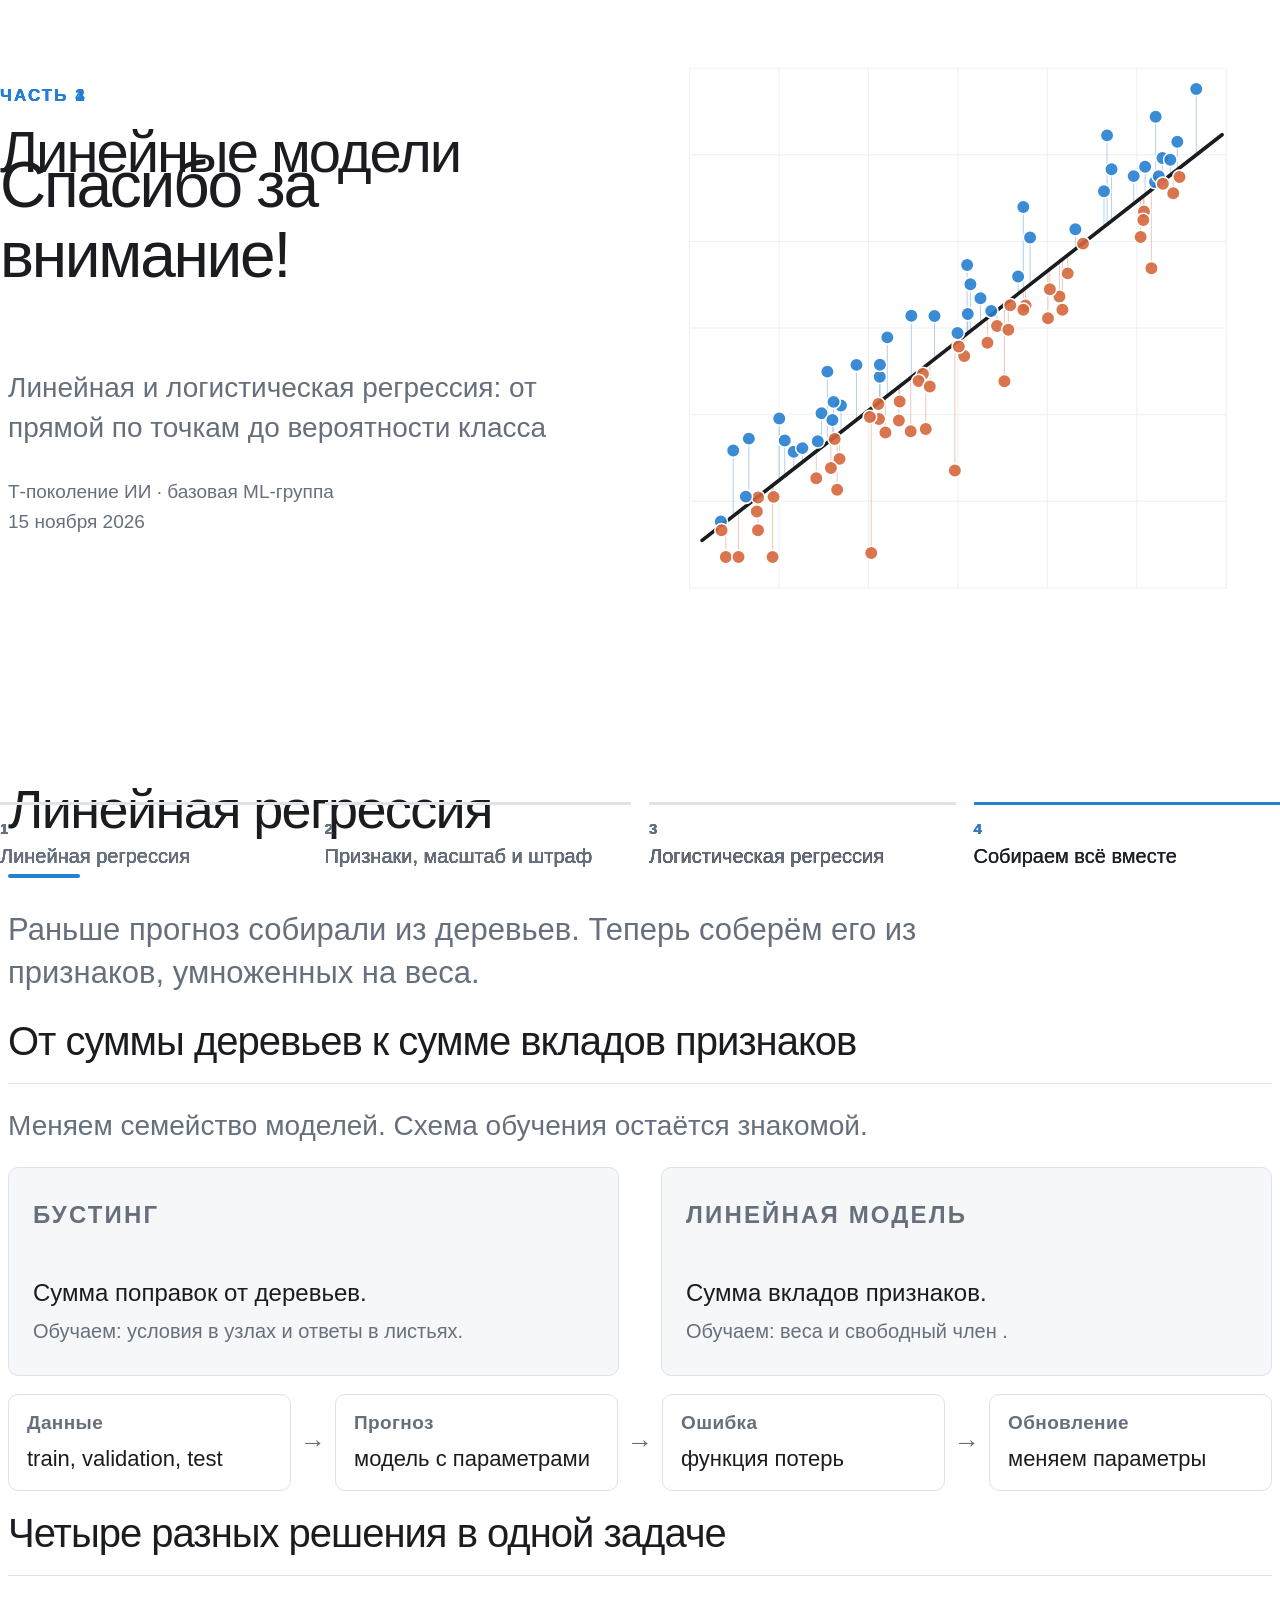
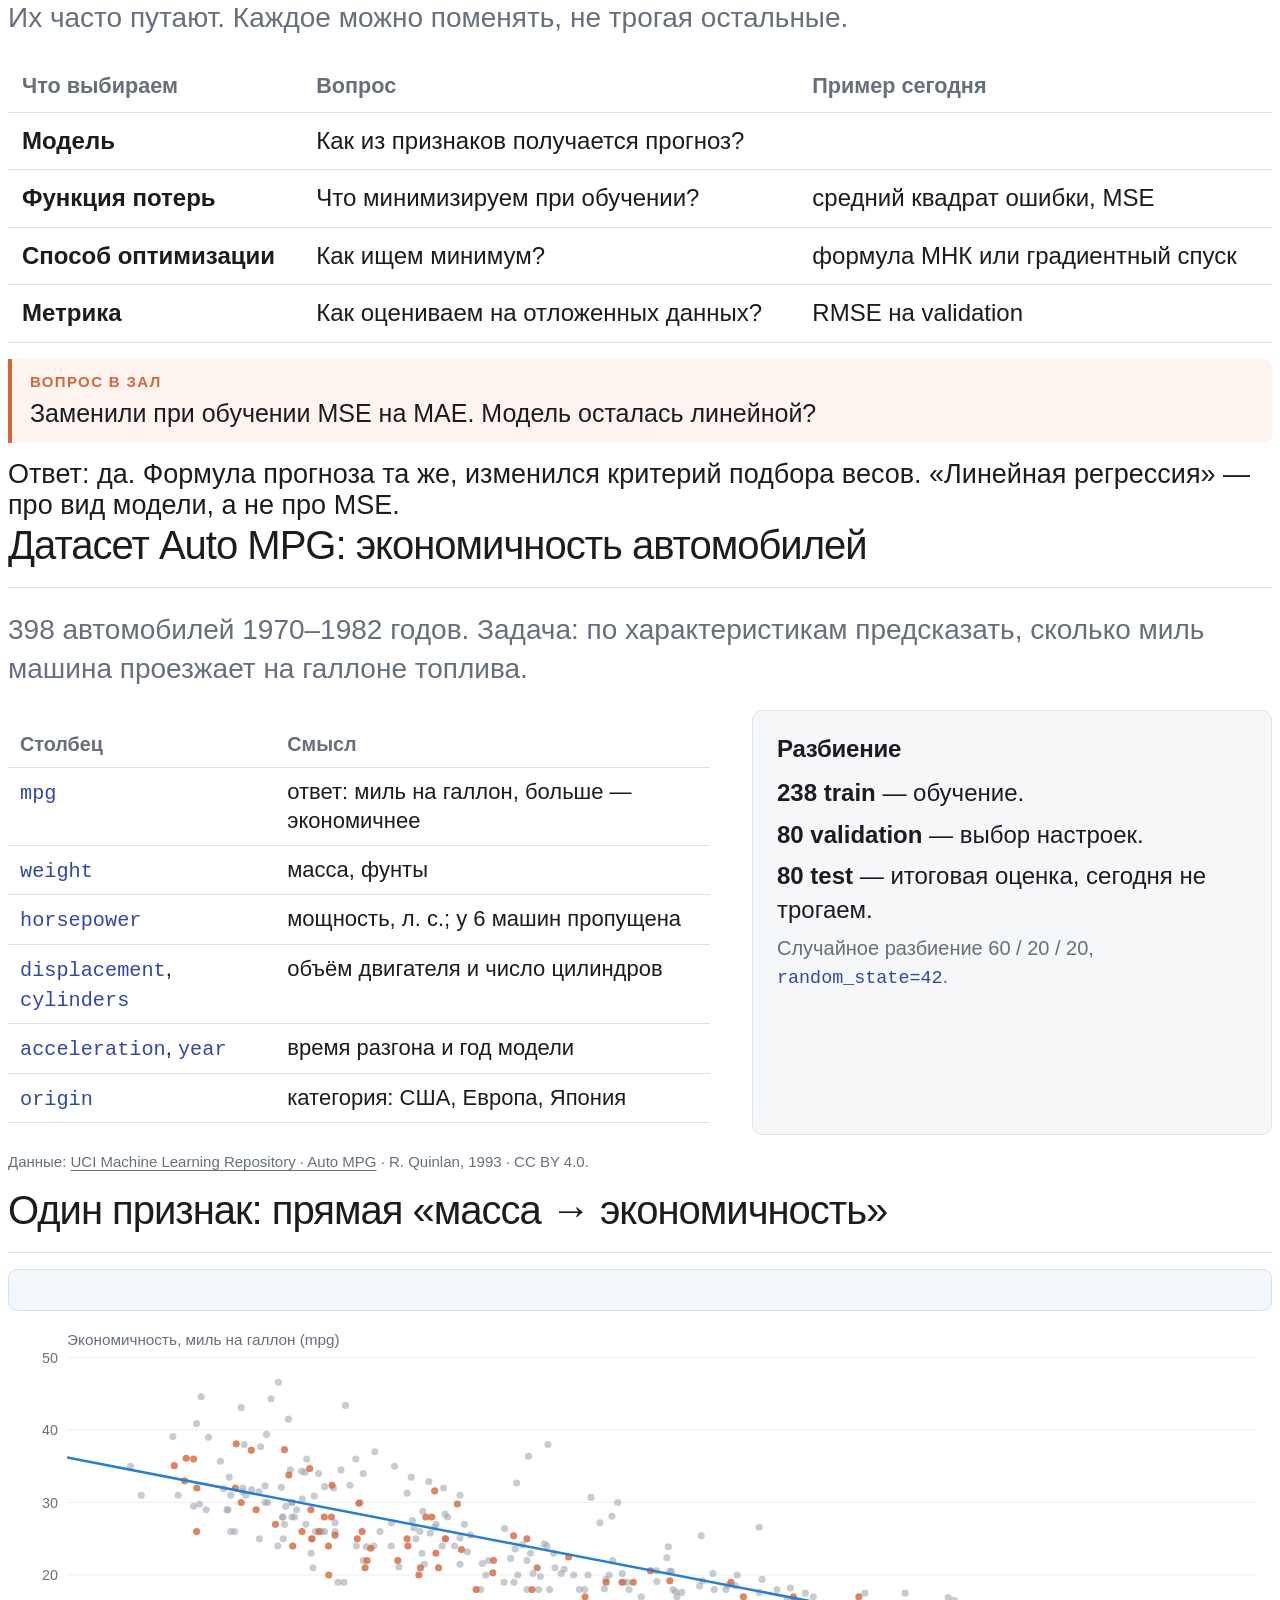
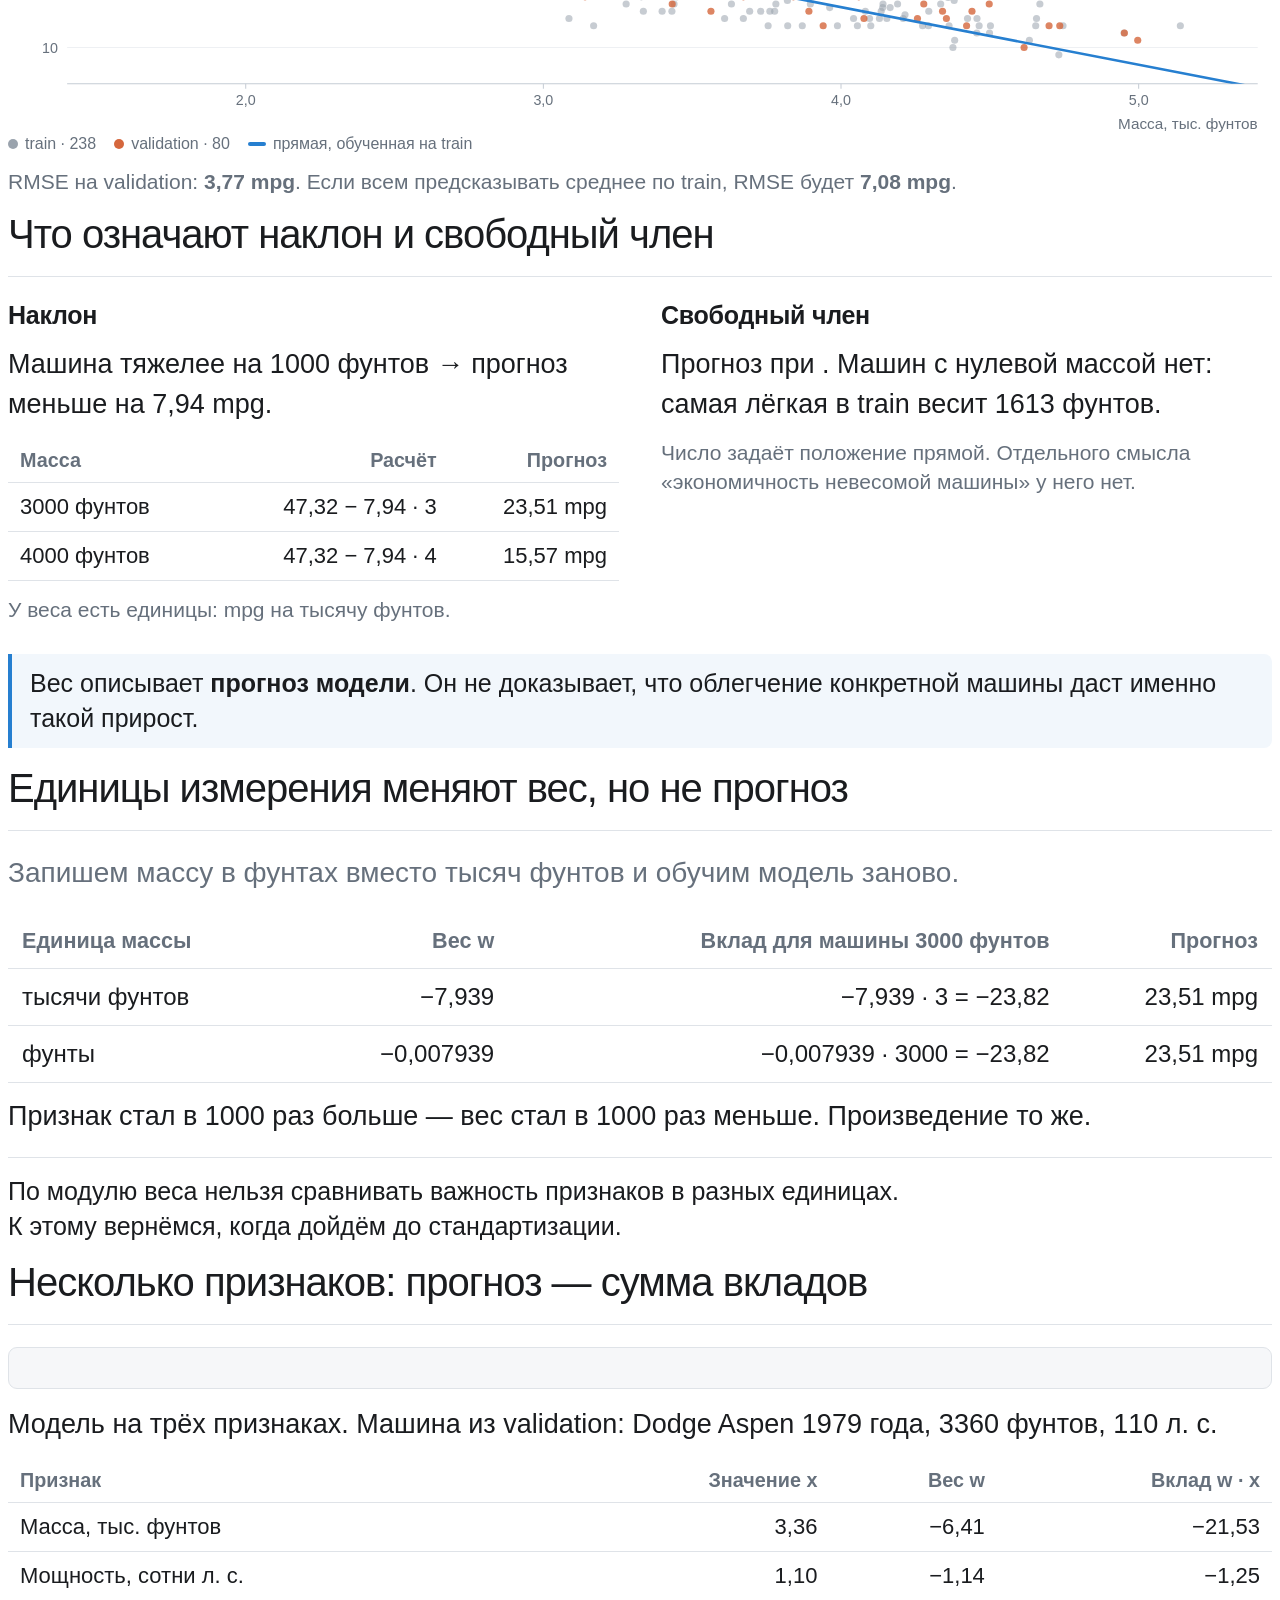
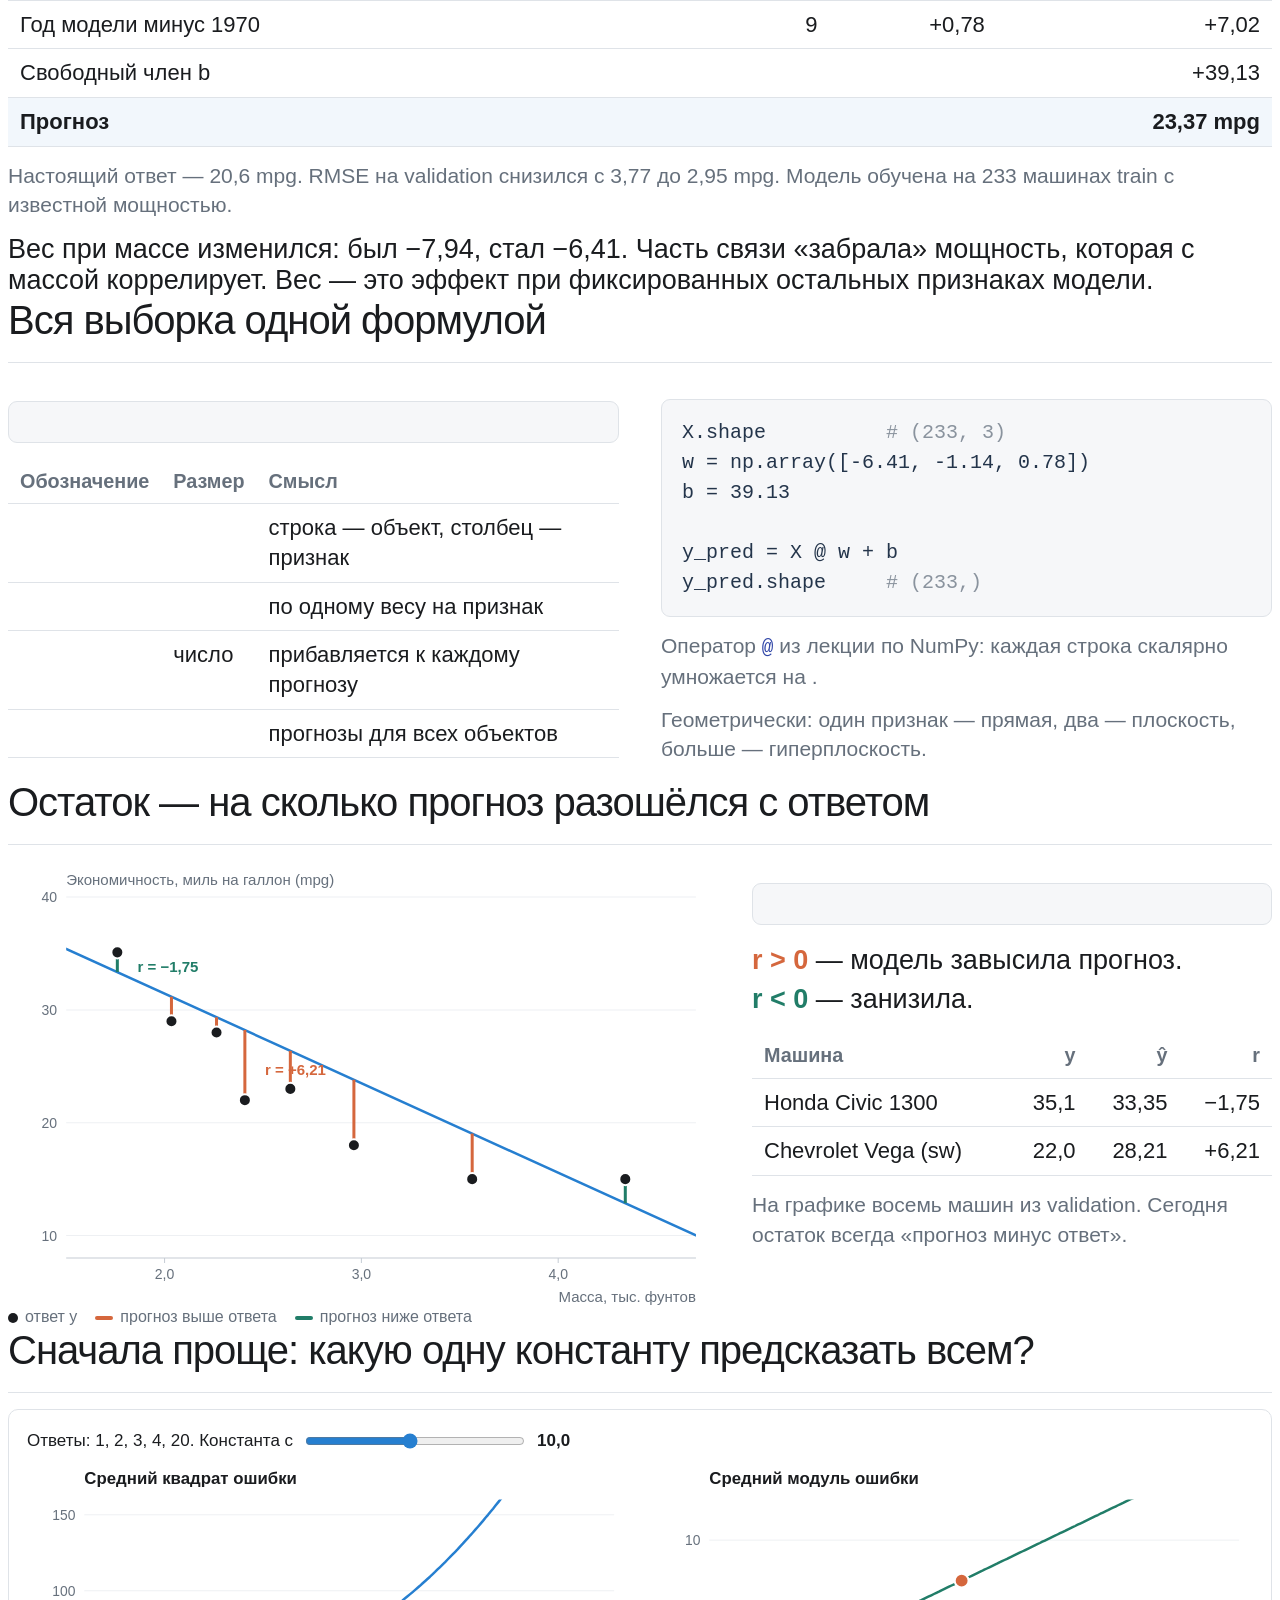
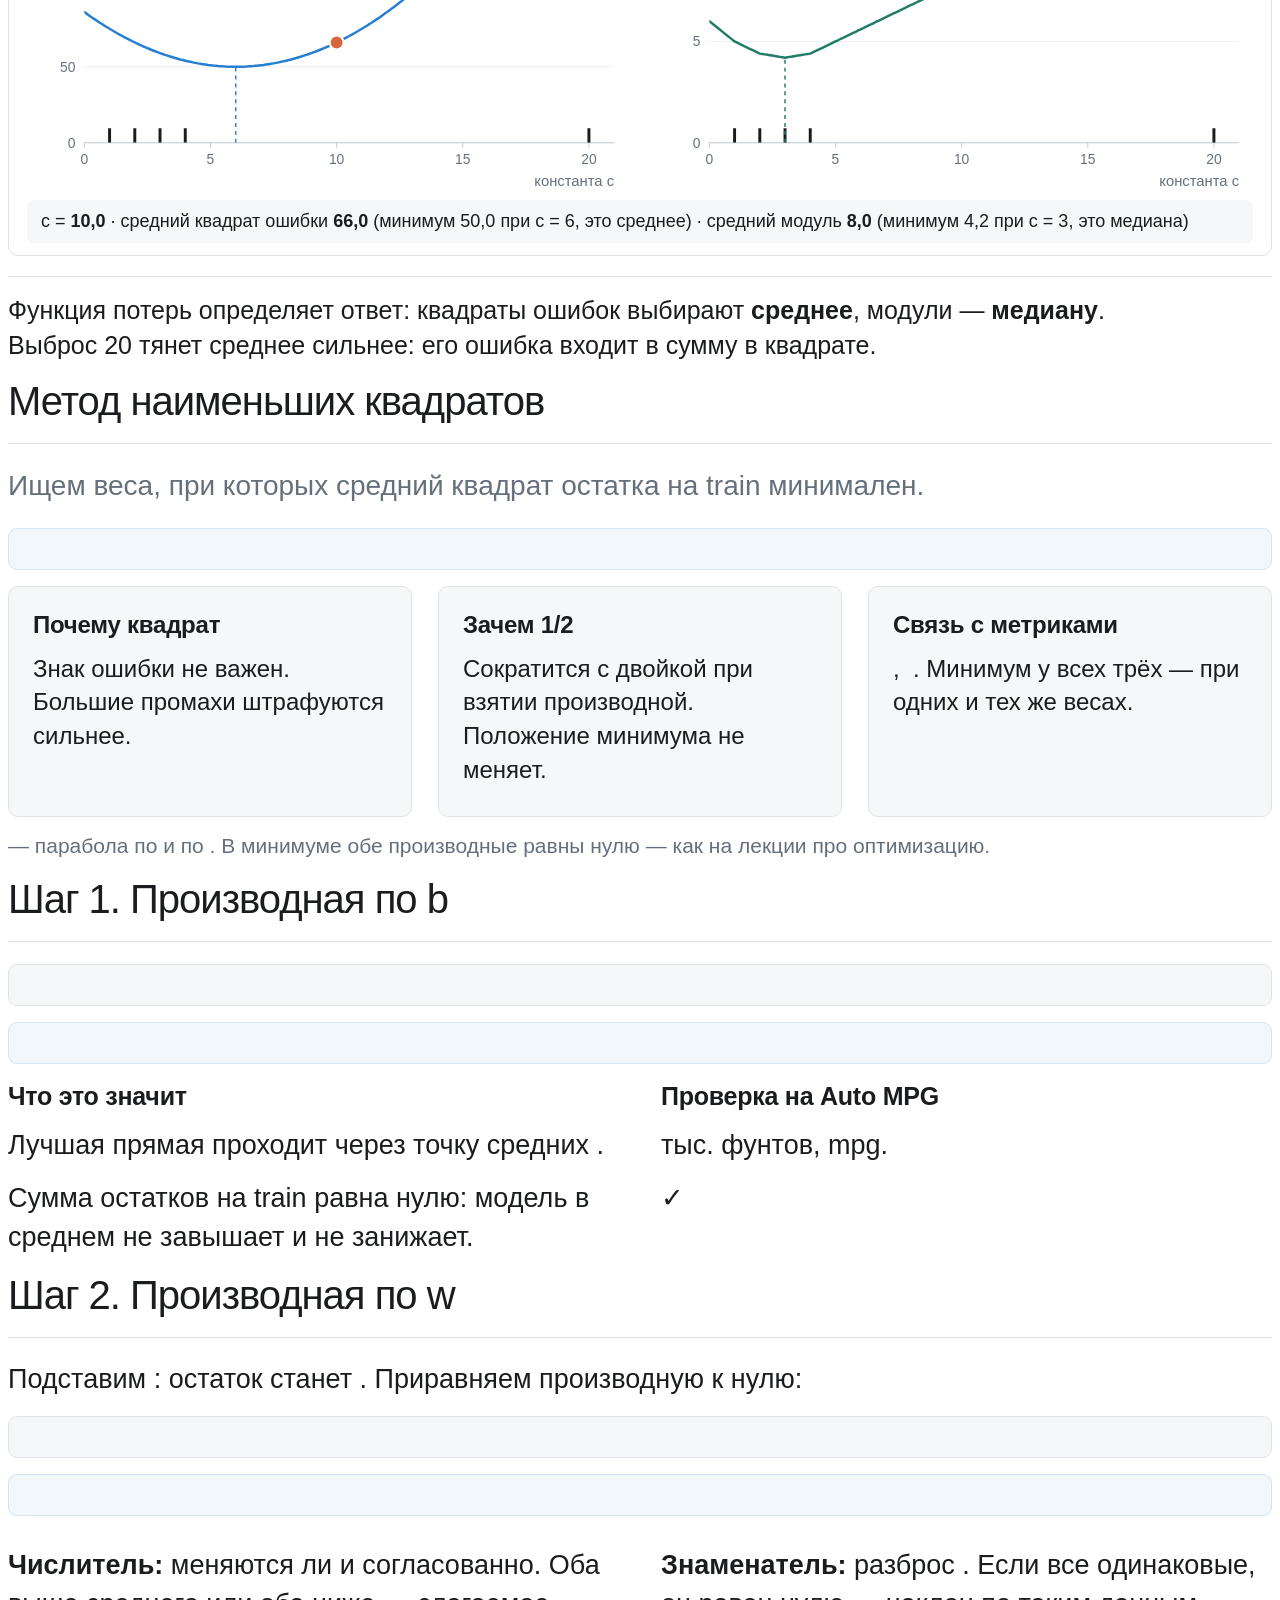
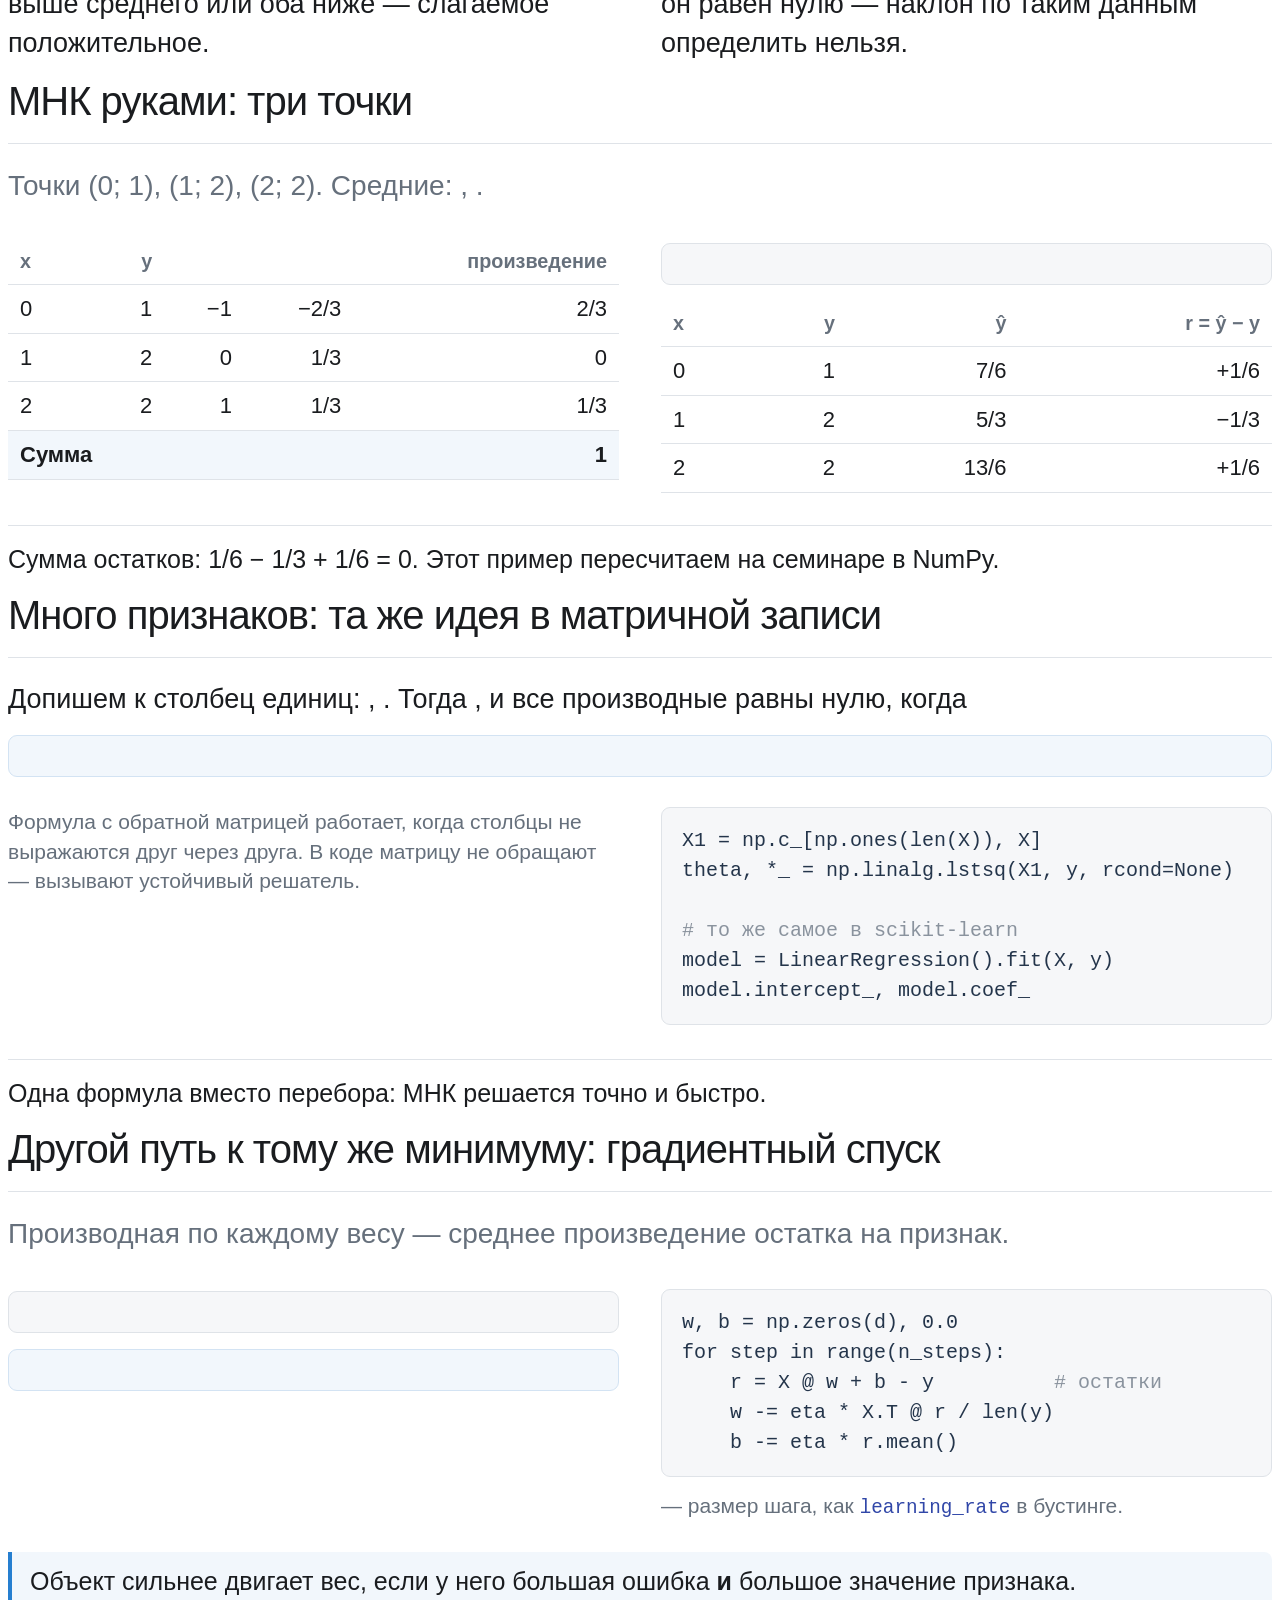
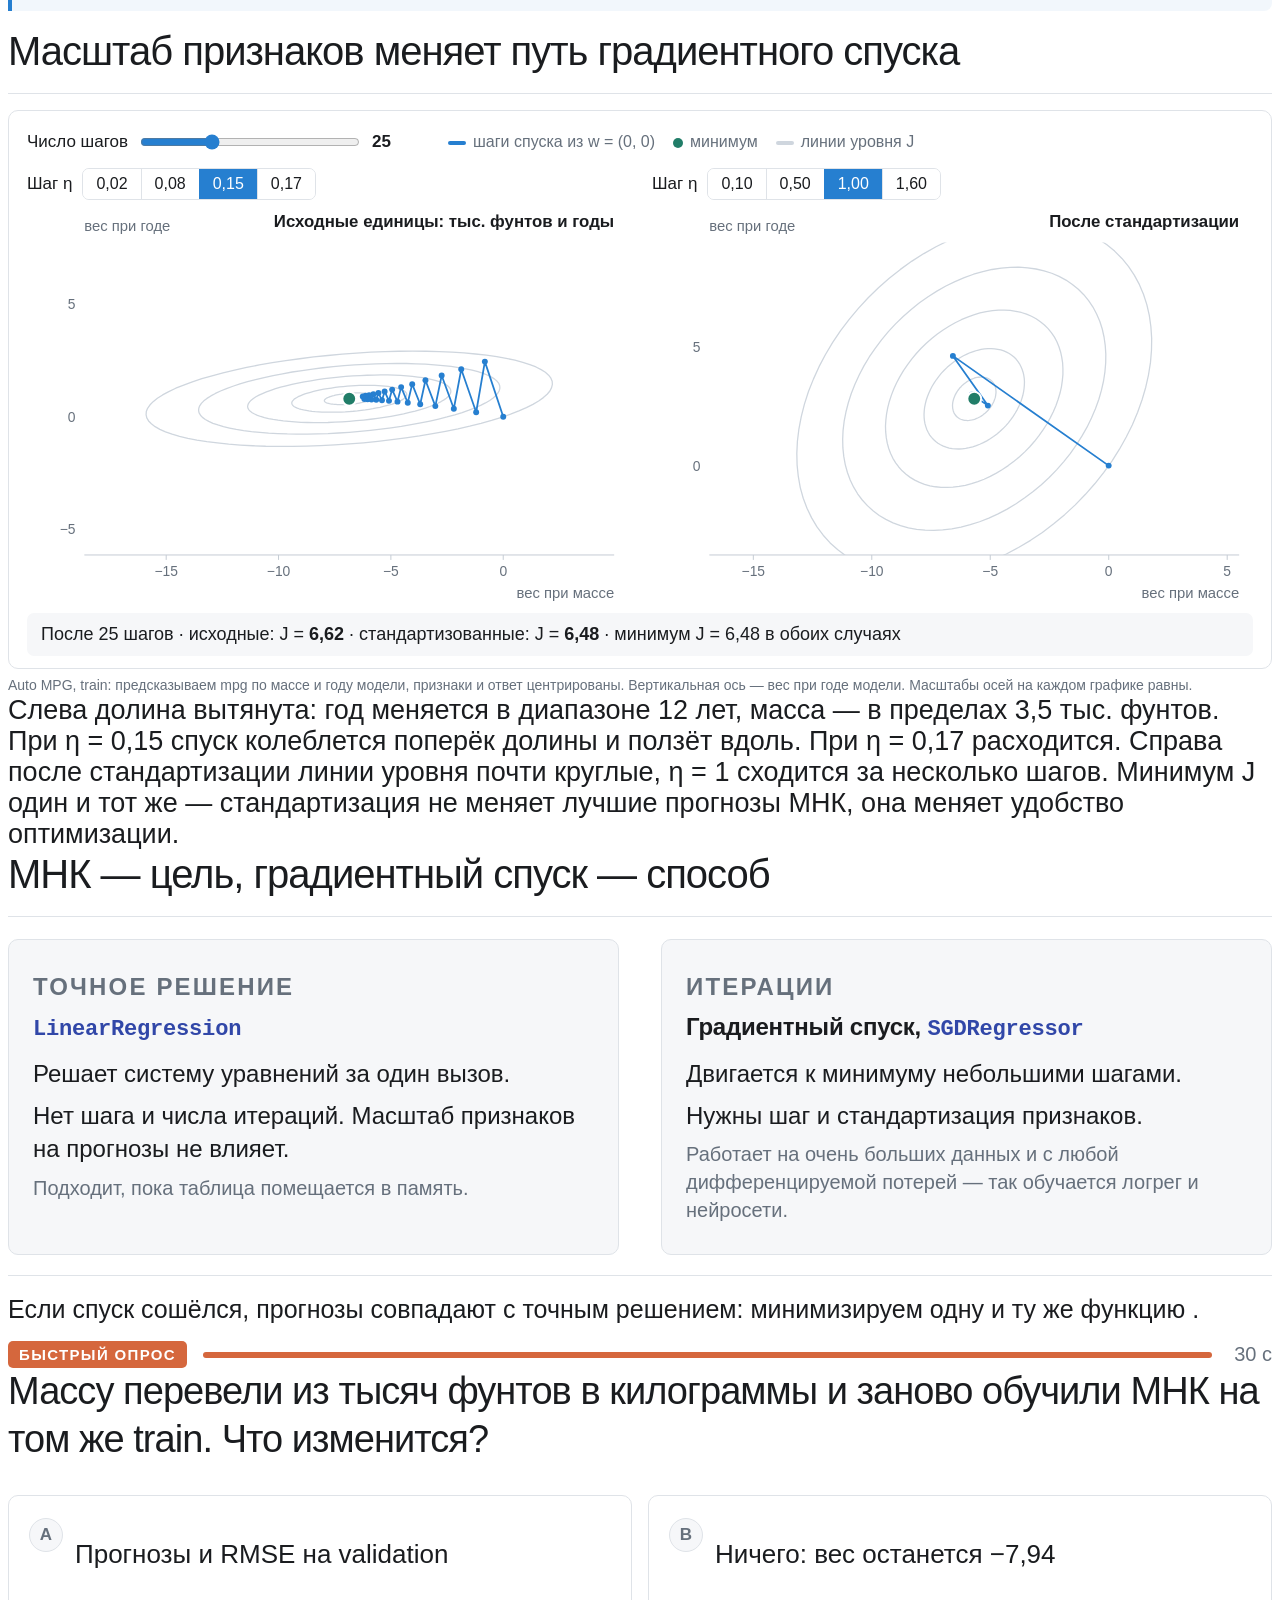
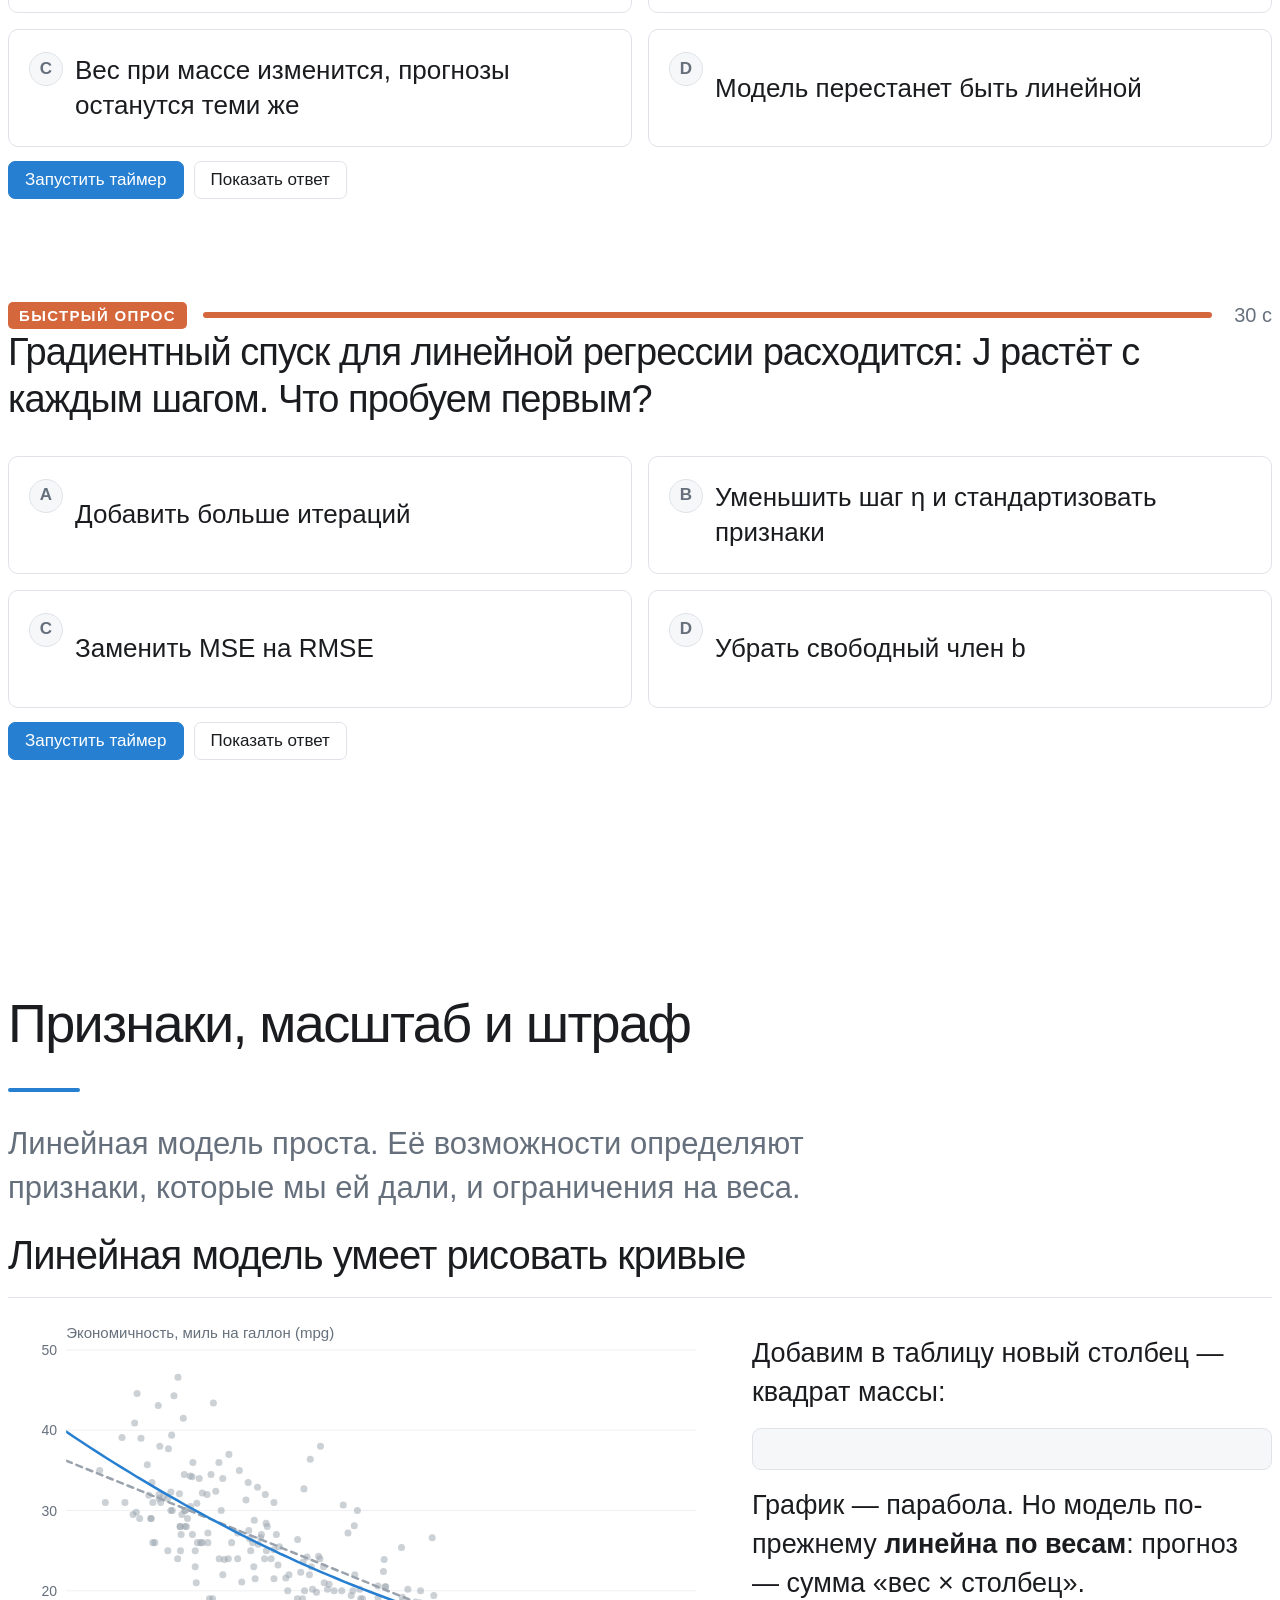
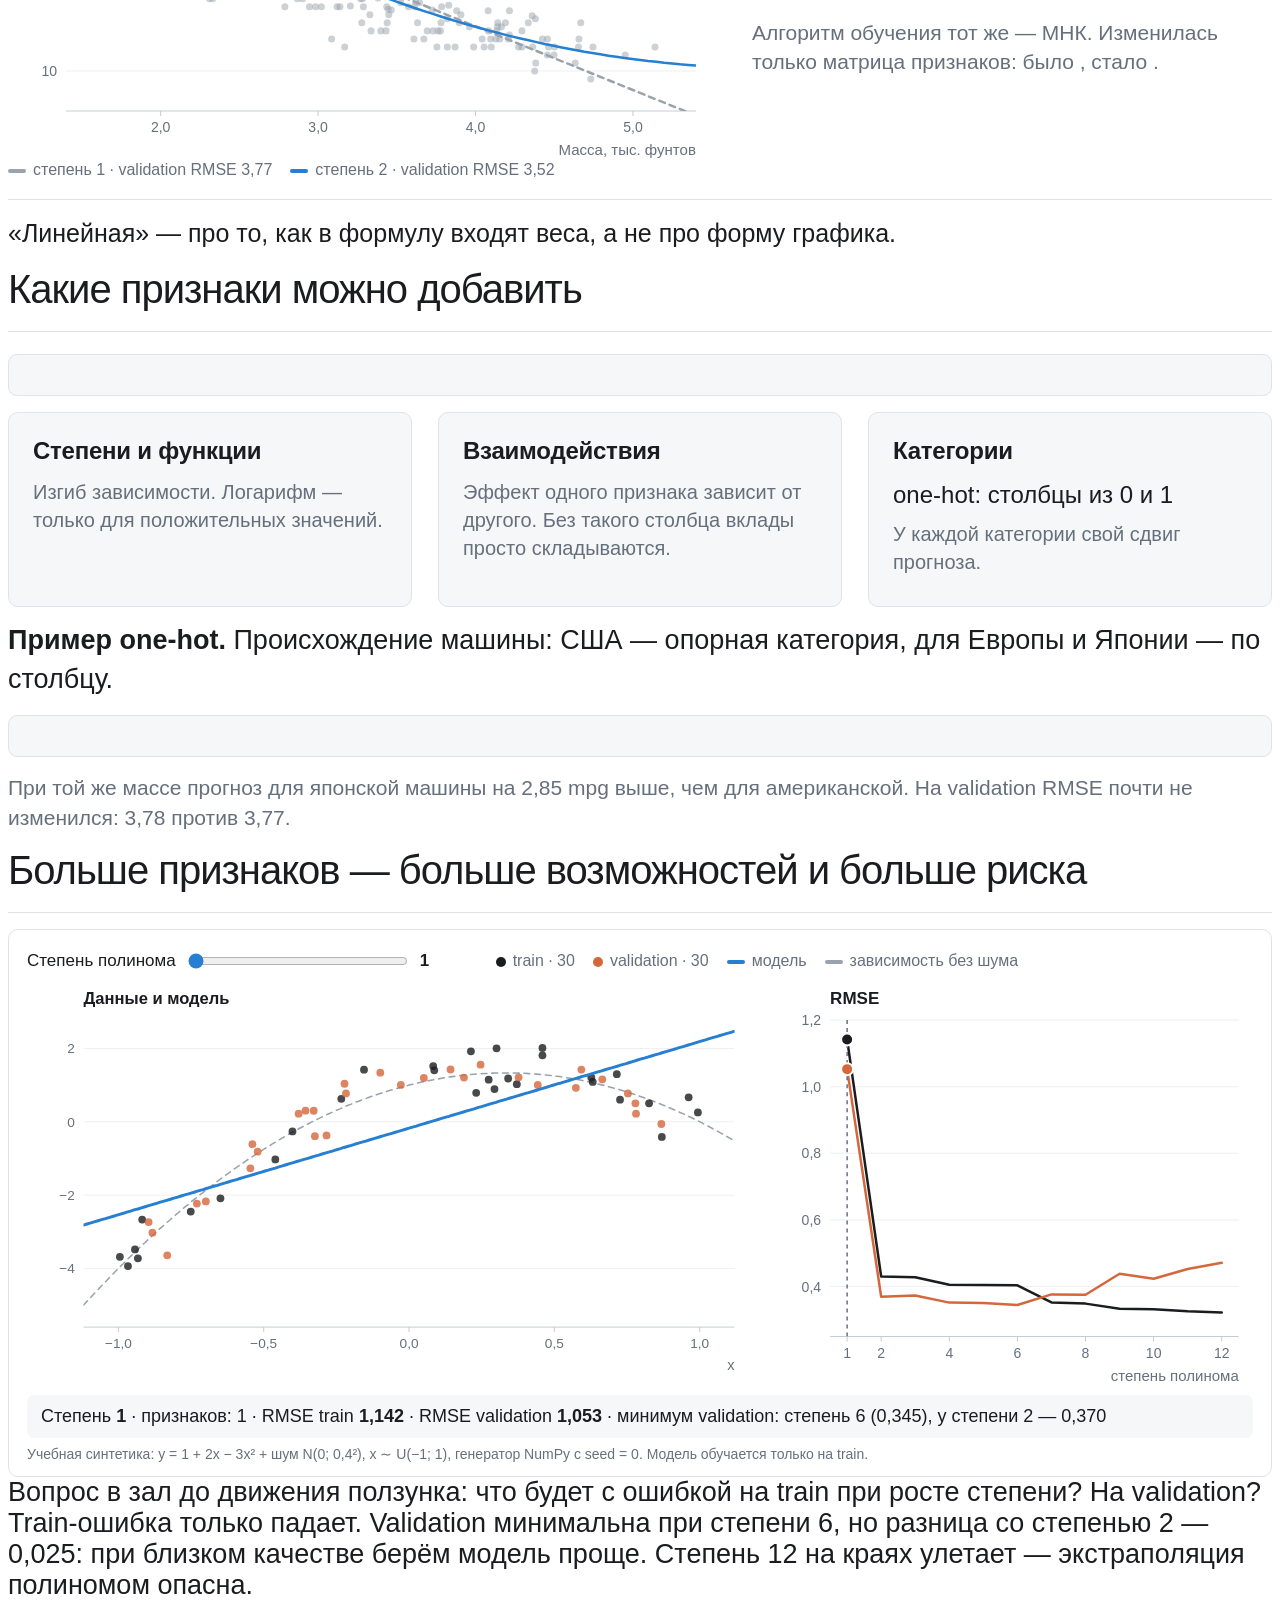
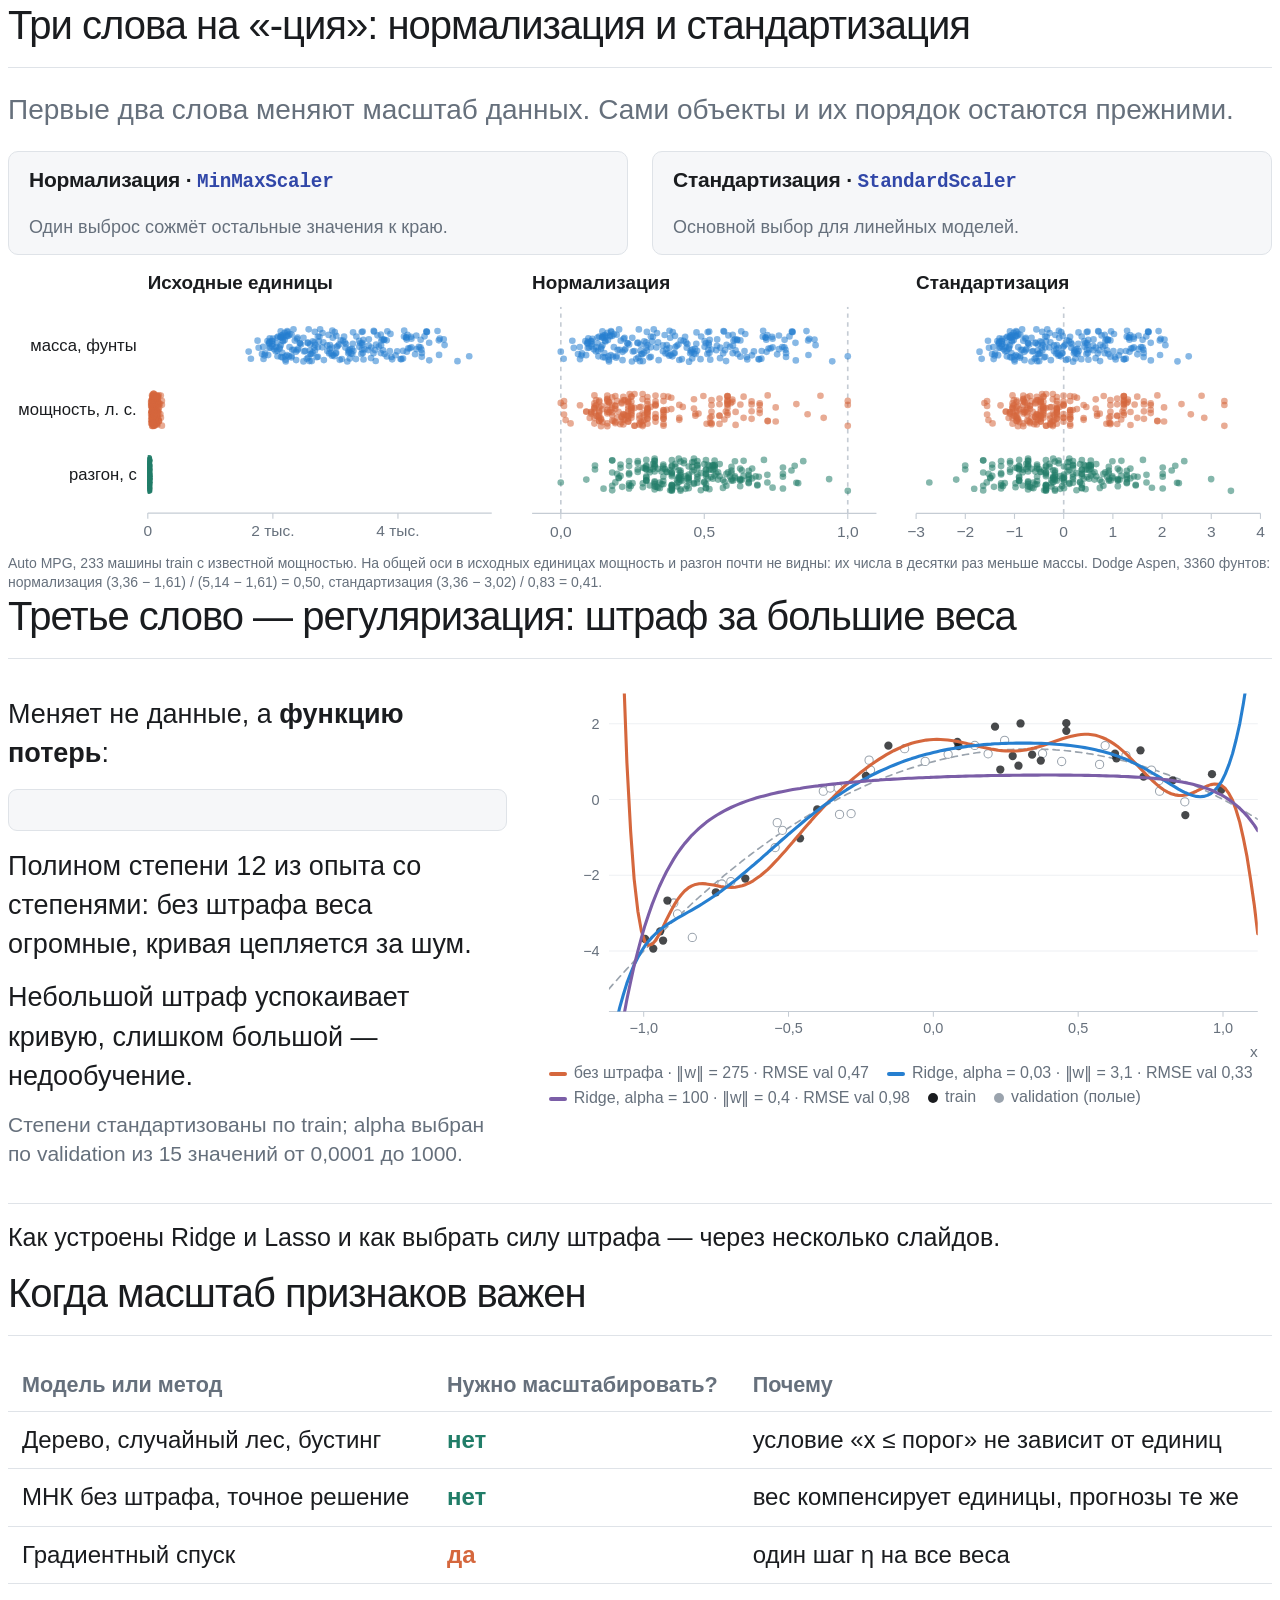
==== commit 9af8fb2a: "Linear models deck: split scaling and regularization slides, drop manual fit slide" ====
--- a/presentations/linear-models/index.html
+++ b/presentations/linear-models/index.html
@@ -314,13 +314,6 @@
 <p class="takeaway">Функция потерь определяет ответ: квадраты ошибок выбирают <b>среднее</b>, модули — <b>медиану</b>.<br>Выброс 20 тянет среднее сильнее: его ошибка входит в сумму в квадрате.</p>
 </section>
 
-<section id="handfit" class="slide level2 demo-slide">
-<h2>Подберём прямую руками</h2>
-<div class="scene" data-scene="handfit"></div>
-<p class="ask">Как найти лучшие w и b без перебора ползунками?</p>
-<aside class="notes">Пусть кто-нибудь из зала командует ползунками. Затем показать решение МНК и перейти к формуле: минимум RMSE и минимум MSE достигаются при одних и тех же w и b.</aside>
-</section>
-
 <section id="mse" class="slide level2">
 <h2>Метод наименьших квадратов</h2>
 <p class="lead">Ищем веса, при которых средний квадрат остатка на train минимален.</p>
@@ -508,14 +501,29 @@
 </section>
 
 <section id="three-words" class="slide level2">
-<h2>Три слова на «-ция»</h2>
-<p class="lead">Первые два преобразуют данные. Третье меняет функцию потерь.</p>
-<div class="three">
-<div class="panel"><p class="eyebrow">Данные</p><h3>Нормализация</h3><div class="equation plain math-small" data-tex="x'=\frac{x-x_{\min}}{x_{\max}-x_{\min}}" data-display=""></div><p>Значения попадают в отрезок от 0 до 1.</p><p class="small"><code>MinMaxScaler</code>. Чувствительна к выбросам.</p></div>
-<div class="panel"><p class="eyebrow">Данные</p><h3>Стандартизация</h3><div class="equation plain math-small" data-tex="x'=\frac{x-\bar x}{s_x}" data-display=""></div><p>Среднее 0, стандартное отклонение 1.</p><p class="small"><code>StandardScaler</code>. Основной выбор для линейных моделей.</p></div>
-<div class="panel"><p class="eyebrow">Функция потерь</p><h3>Регуляризация</h3><div class="equation plain math-small" data-tex="J+\text{штраф за большие веса}" data-display=""></div><p>Ограничивает сложность модели.</p><p class="small"><code>Ridge</code>, <code>Lasso</code>, параметр <code>C</code> в логреге.</p></div>
-</div>
-<p class="small">Dodge Aspen, 3,36 тыс. фунтов. Нормализация: (3,36 − 1,61) / (5,14 − 1,61) = 0,50. Стандартизация: (3,36 − 3,02) / 0,83 = 0,41 — «на 0,41 стандартного отклонения тяжелее средней машины train».</p>
+<h2>Три слова на «-ция»: нормализация и стандартизация</h2>
+<p class="lead">Первые два слова меняют масштаб данных. Сами объекты и их порядок остаются прежними.</p>
+<div class="two" style="gap:24px">
+<div class="panel compact-panel"><h3>Нормализация · <code>MinMaxScaler</code></h3><div class="equation plain math-small" data-tex="x'=\frac{x-x_{\min}}{x_{\max}-x_{\min}}\in[0;\,1]" data-display=""></div><p class="small">Один выброс сожмёт остальные значения к краю.</p></div>
+<div class="panel compact-panel"><h3>Стандартизация · <code>StandardScaler</code></h3><div class="equation plain math-small" data-tex="x'=\frac{x-\bar x}{s_x}:\quad\text{среднее }0,\ \text{разброс }1" data-display=""></div><p class="small">Основной выбор для линейных моделей.</p></div>
+</div>
+<div class="scene bare" data-scene="scaling" style="margin-top:14px"></div>
+<p class="scene-caption">Auto MPG, 233 машины train с известной мощностью. На общей оси в исходных единицах мощность и разгон почти не видны: их числа в десятки раз меньше массы. Dodge Aspen, 3360 фунтов: нормализация (3,36 − 1,61) / (5,14 − 1,61) = 0,50, стандартизация (3,36 − 3,02) / 0,83 = 0,41.</p>
+</section>
+
+<section id="regularization-intro" class="slide level2">
+<h2>Третье слово — регуляризация: штраф за большие веса</h2>
+<div class="two wide-right" style="grid-template-columns:1fr 1.45fr">
+<div>
+<p>Меняет не данные, а <b>функцию потерь</b>:</p>
+<div class="equation math-small" data-tex="J(w,b)+\frac{\lambda}{2}\sum_{j}w_j^2" data-display=""></div>
+<p>Полином степени 12 из опыта со степенями: без штрафа веса огромные, кривая цепляется за шум.</p>
+<p>Небольшой штраф успокаивает кривую, слишком большой — недообучение.</p>
+<p class="small">Степени <span data-tex="x,\dots,x^{12}"></span> стандартизованы по train; alpha выбран по validation из 15 значений от 0,0001 до 1000.</p>
+</div>
+<div class="scene bare" data-scene="ridgepoly" data-w="700"></div>
+</div>
+<p class="takeaway">Как устроены Ridge и Lasso и как выбрать силу штрафа — через несколько слайдов.</p>
 </section>
 
 <section id="when-scale" class="slide level2">
--- a/presentations/linear-models/styles.css
+++ b/presentations/linear-models/styles.css
@@ -187,3 +187,8 @@
 .reveal .section-break ol.parts li span{display:block;font-size:15px;font-weight:600;letter-spacing:.08em;margin-bottom:4px}
 .reveal .section-break ol.parts li.on{border-top-color:var(--blue);color:var(--ink);font-weight:500}
 .reveal .section-break ol.parts li.on span{color:var(--blue)}
+
+.reveal .compact-panel{padding:14px 20px}
+.reveal .compact-panel h3{font-size:21px;margin-bottom:2px}
+.reveal .compact-panel .equation{margin:4px 0;font-size:24px}
+.reveal .compact-panel .small{font-size:18px;margin:2px 0 0}
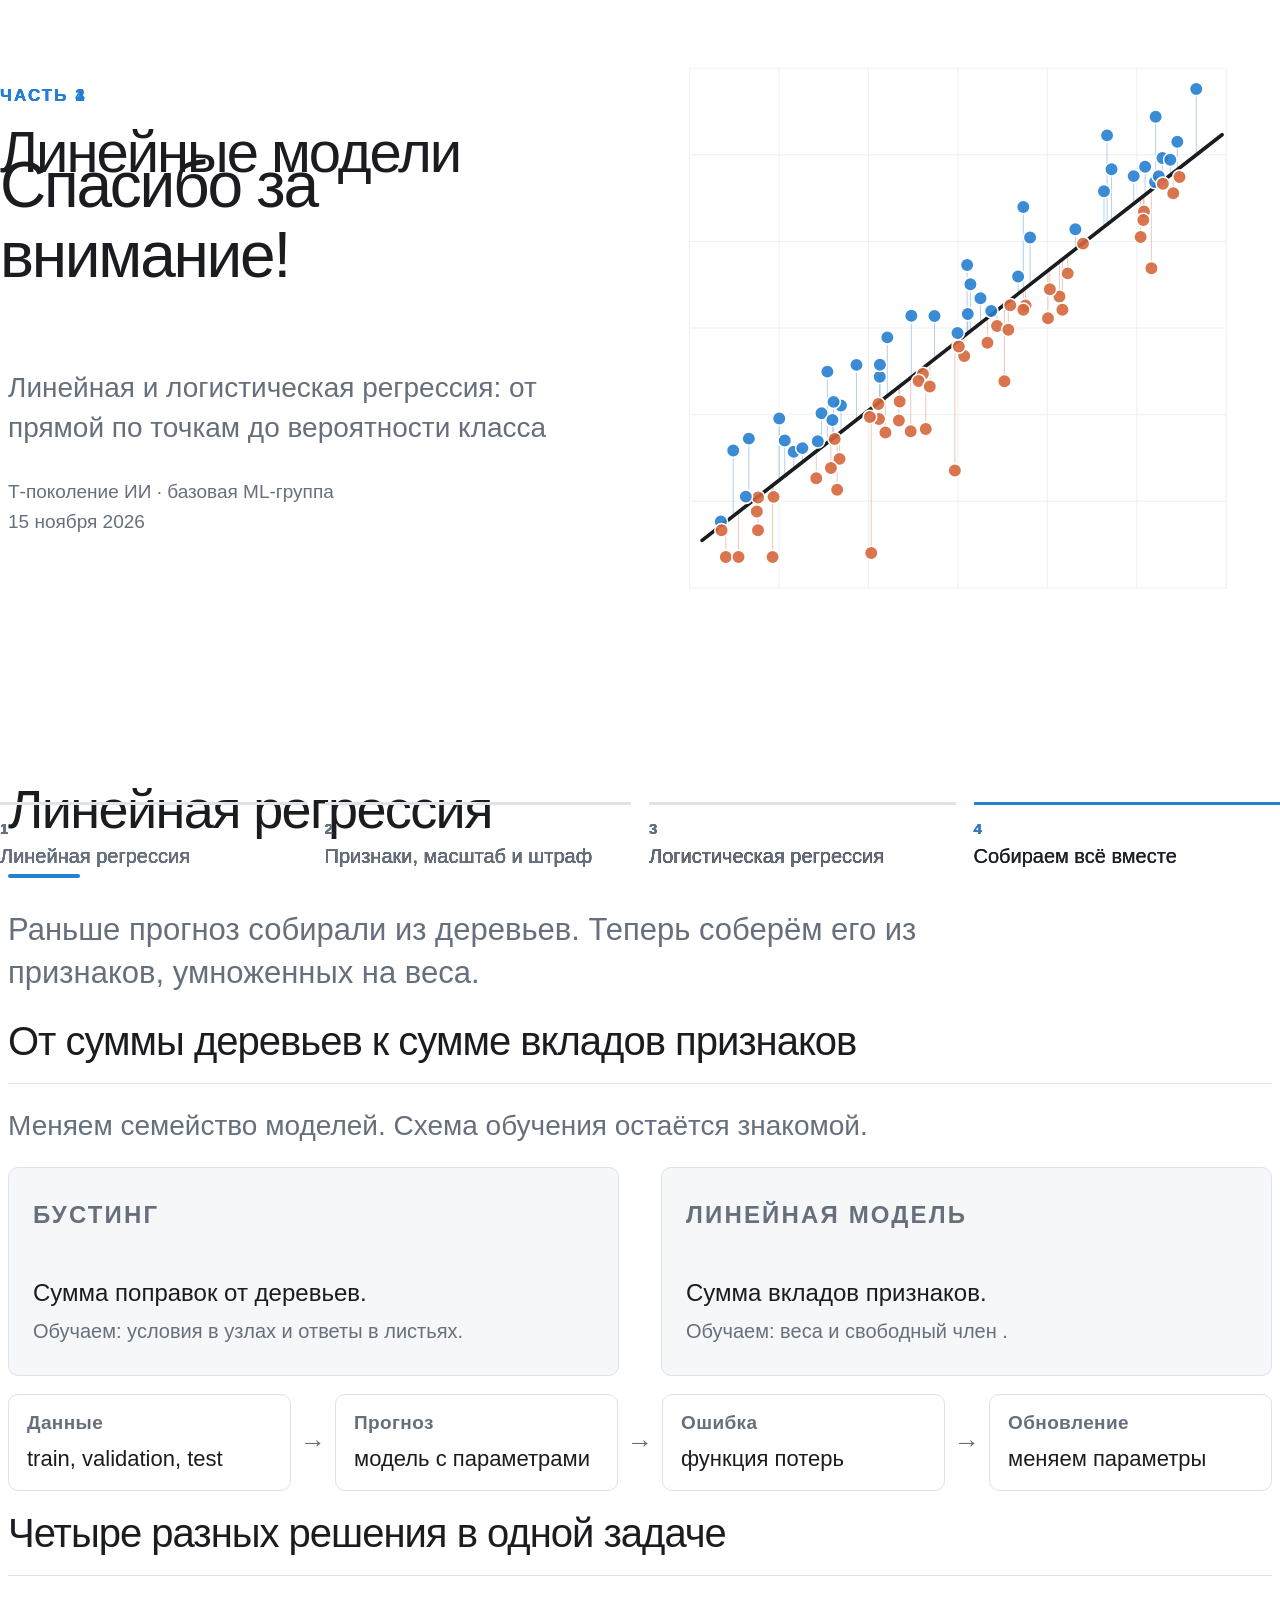
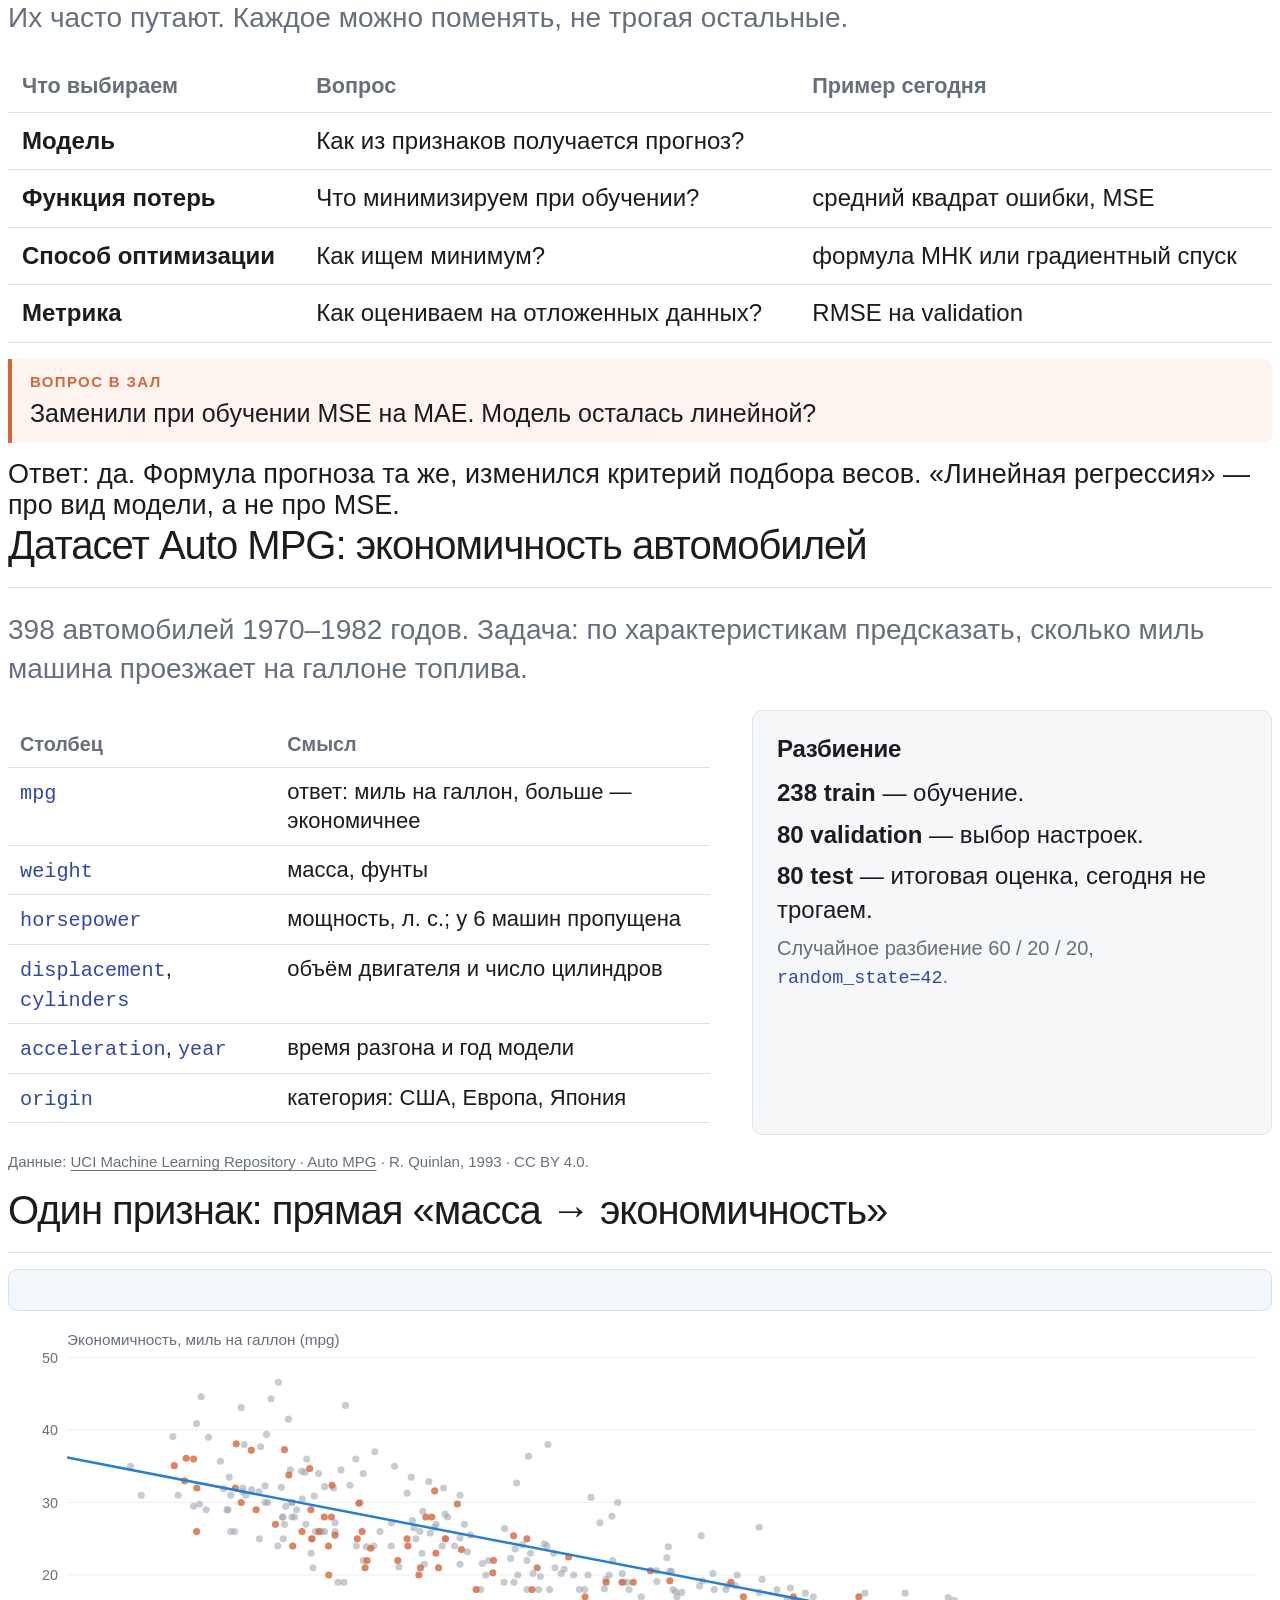
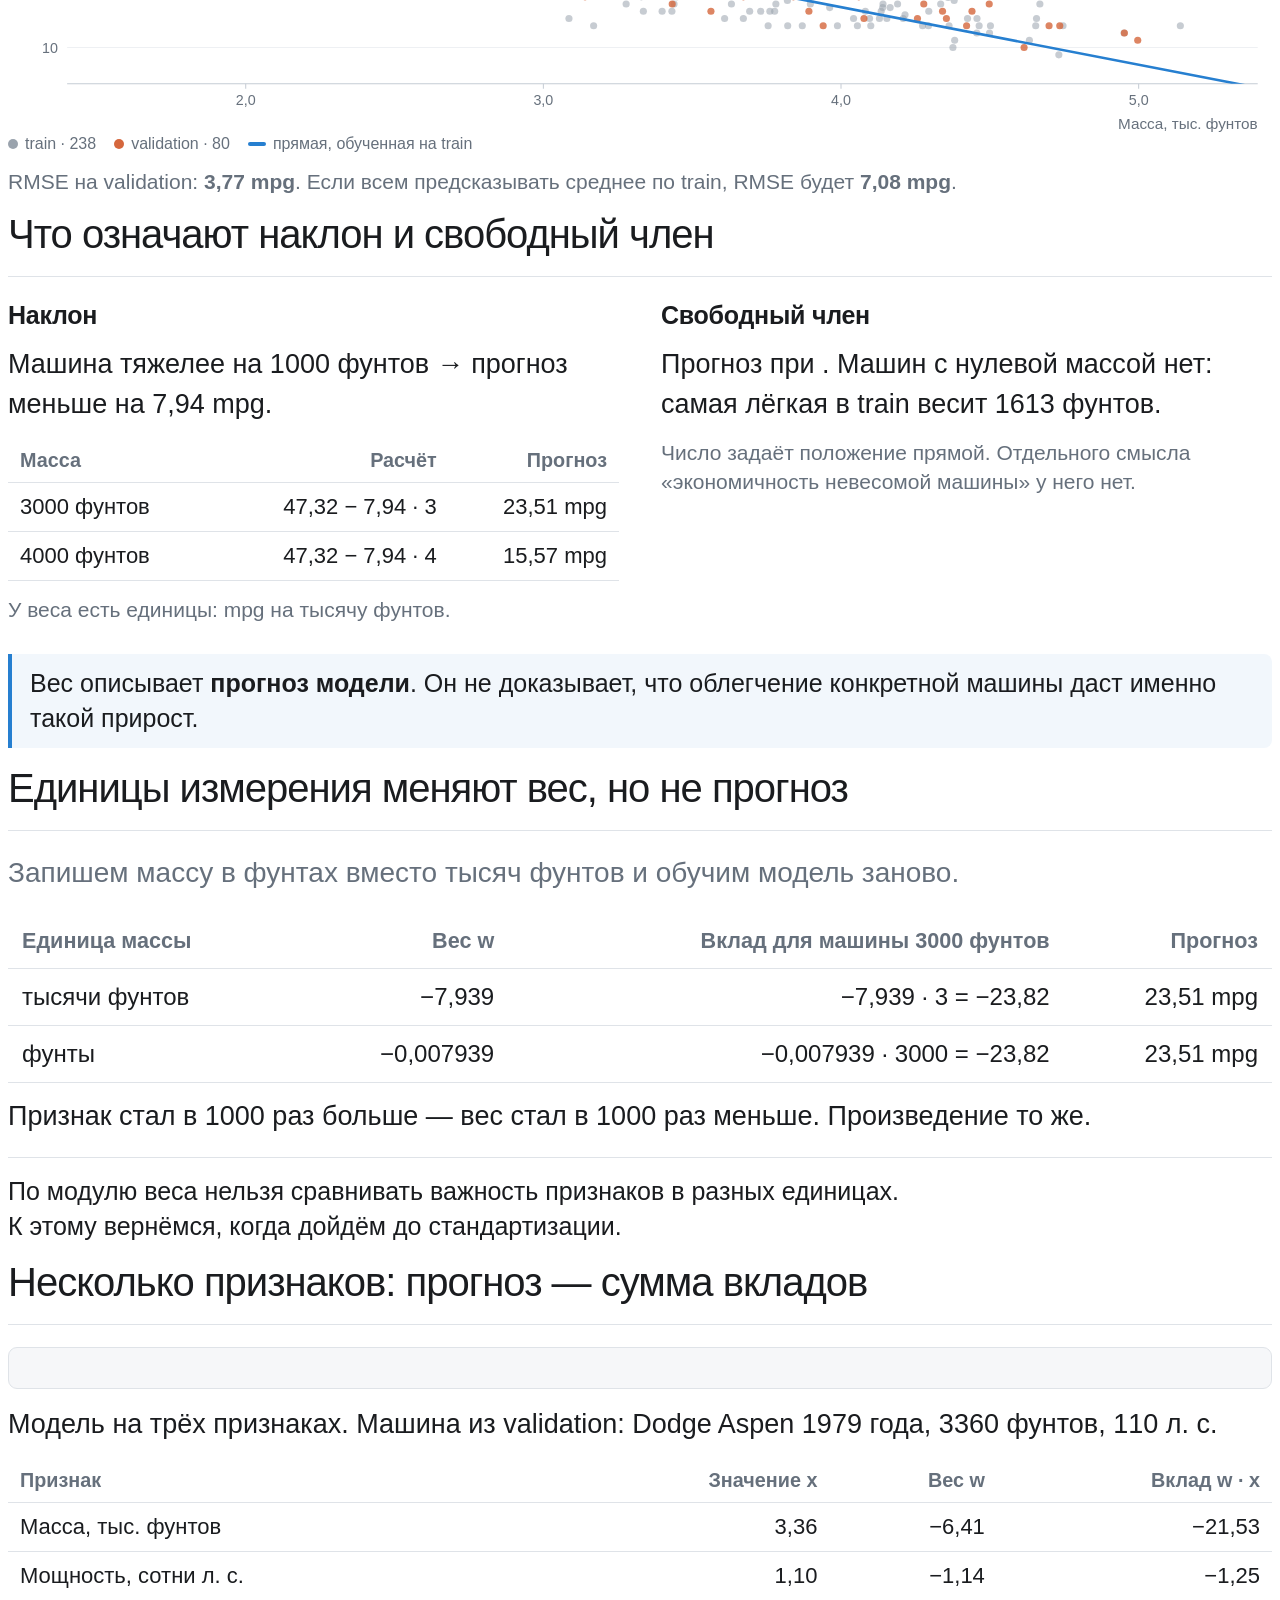
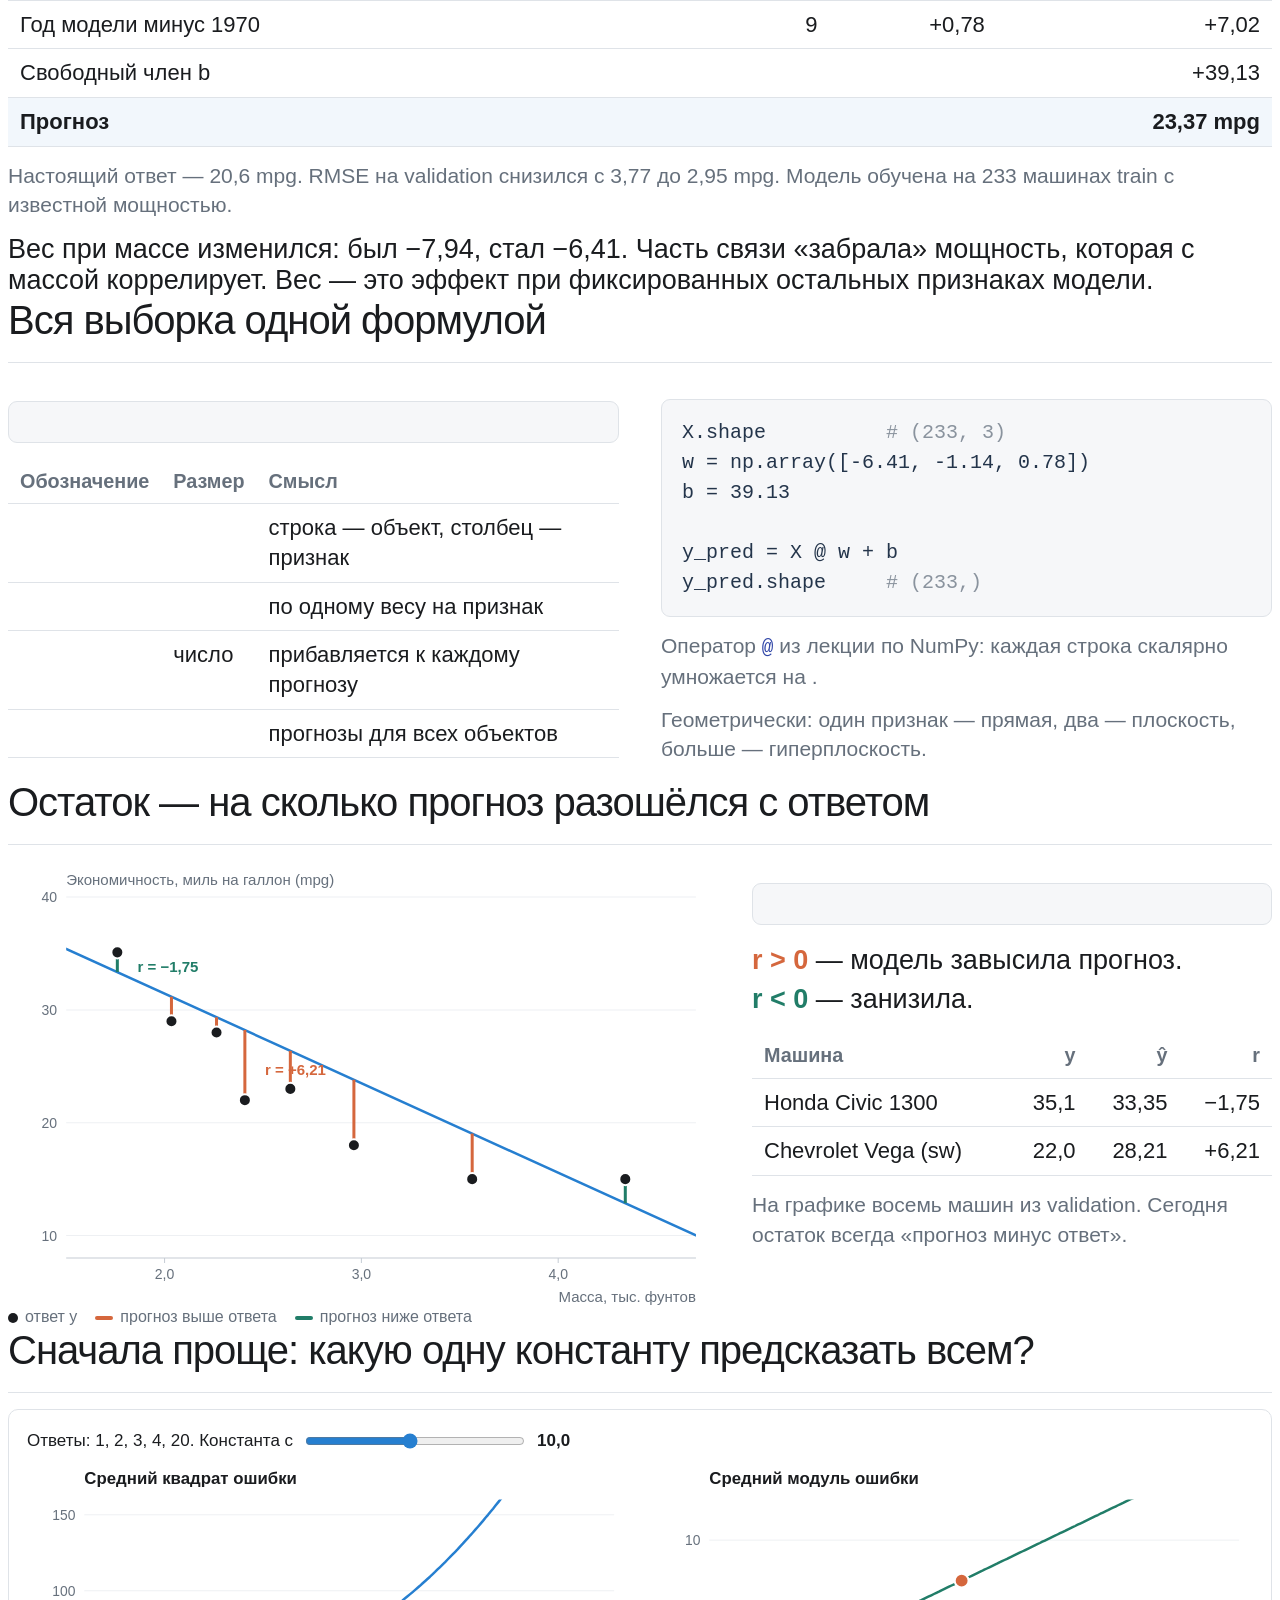
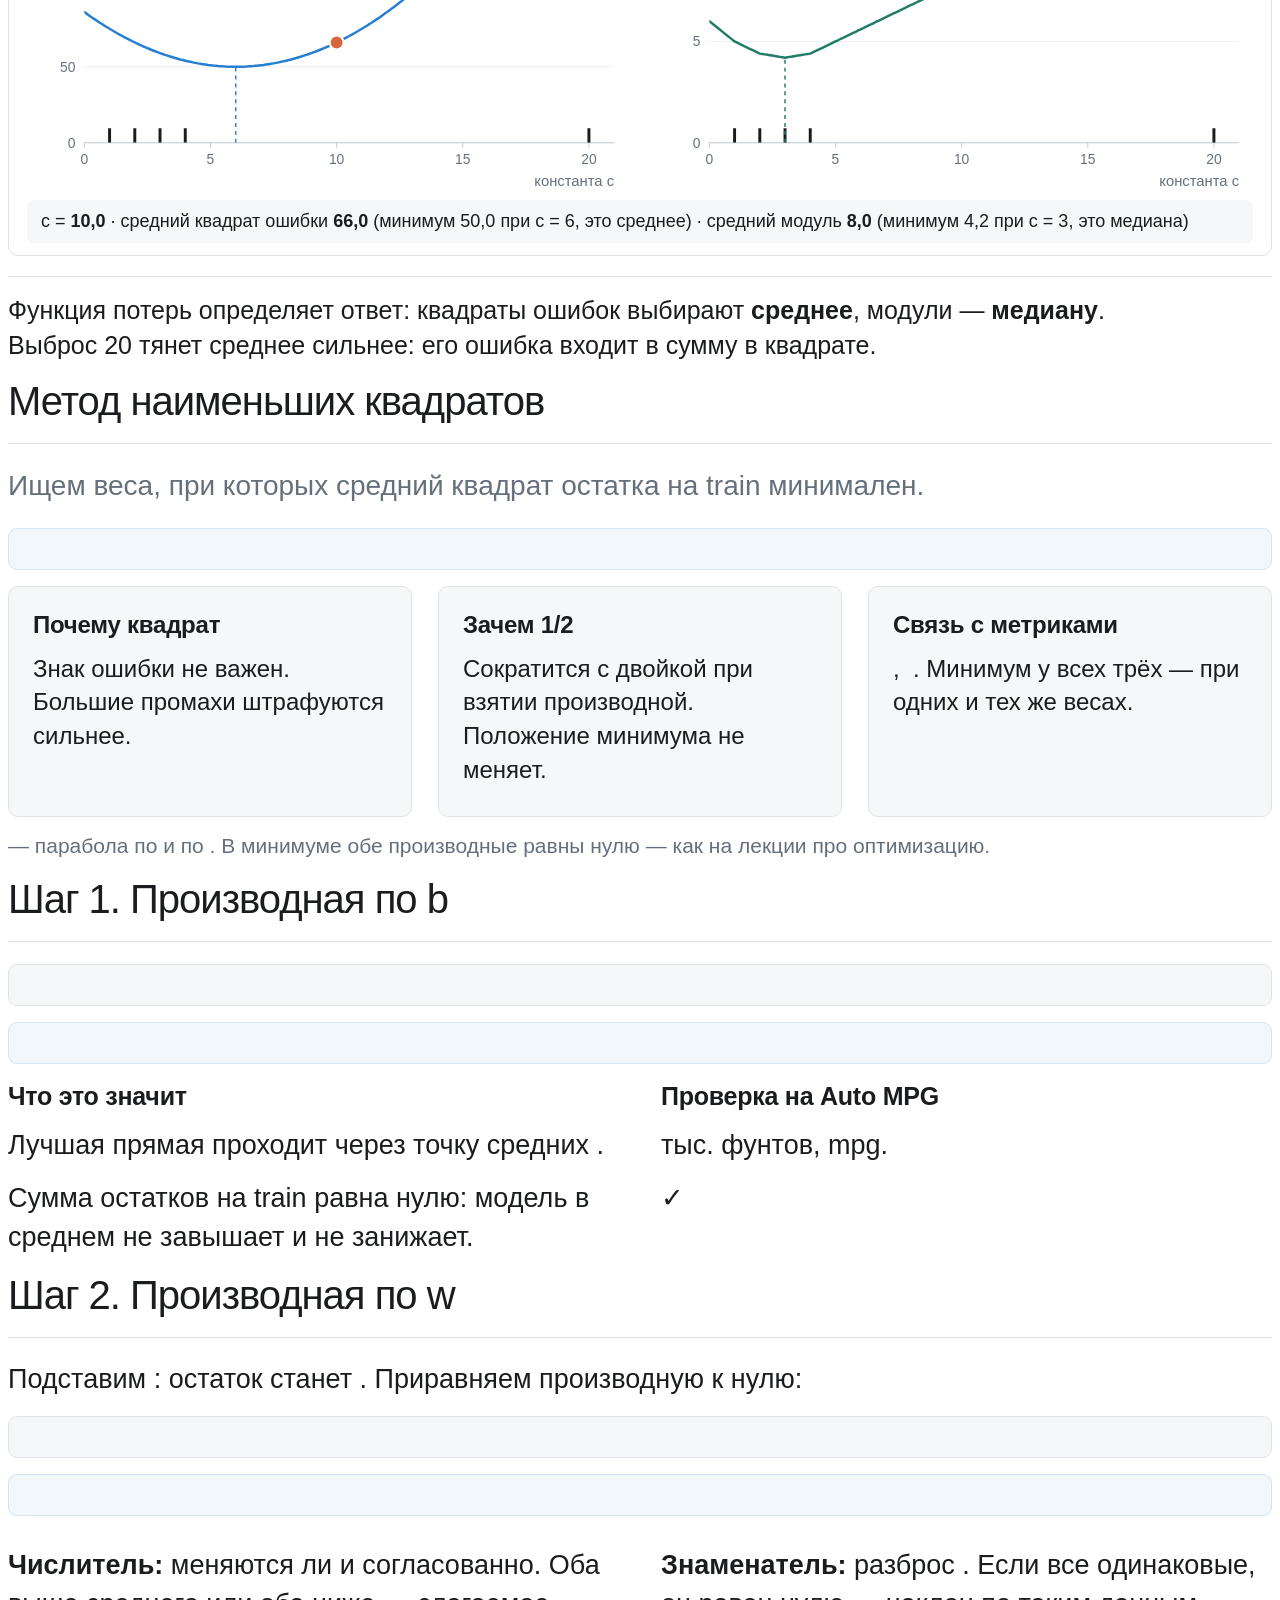
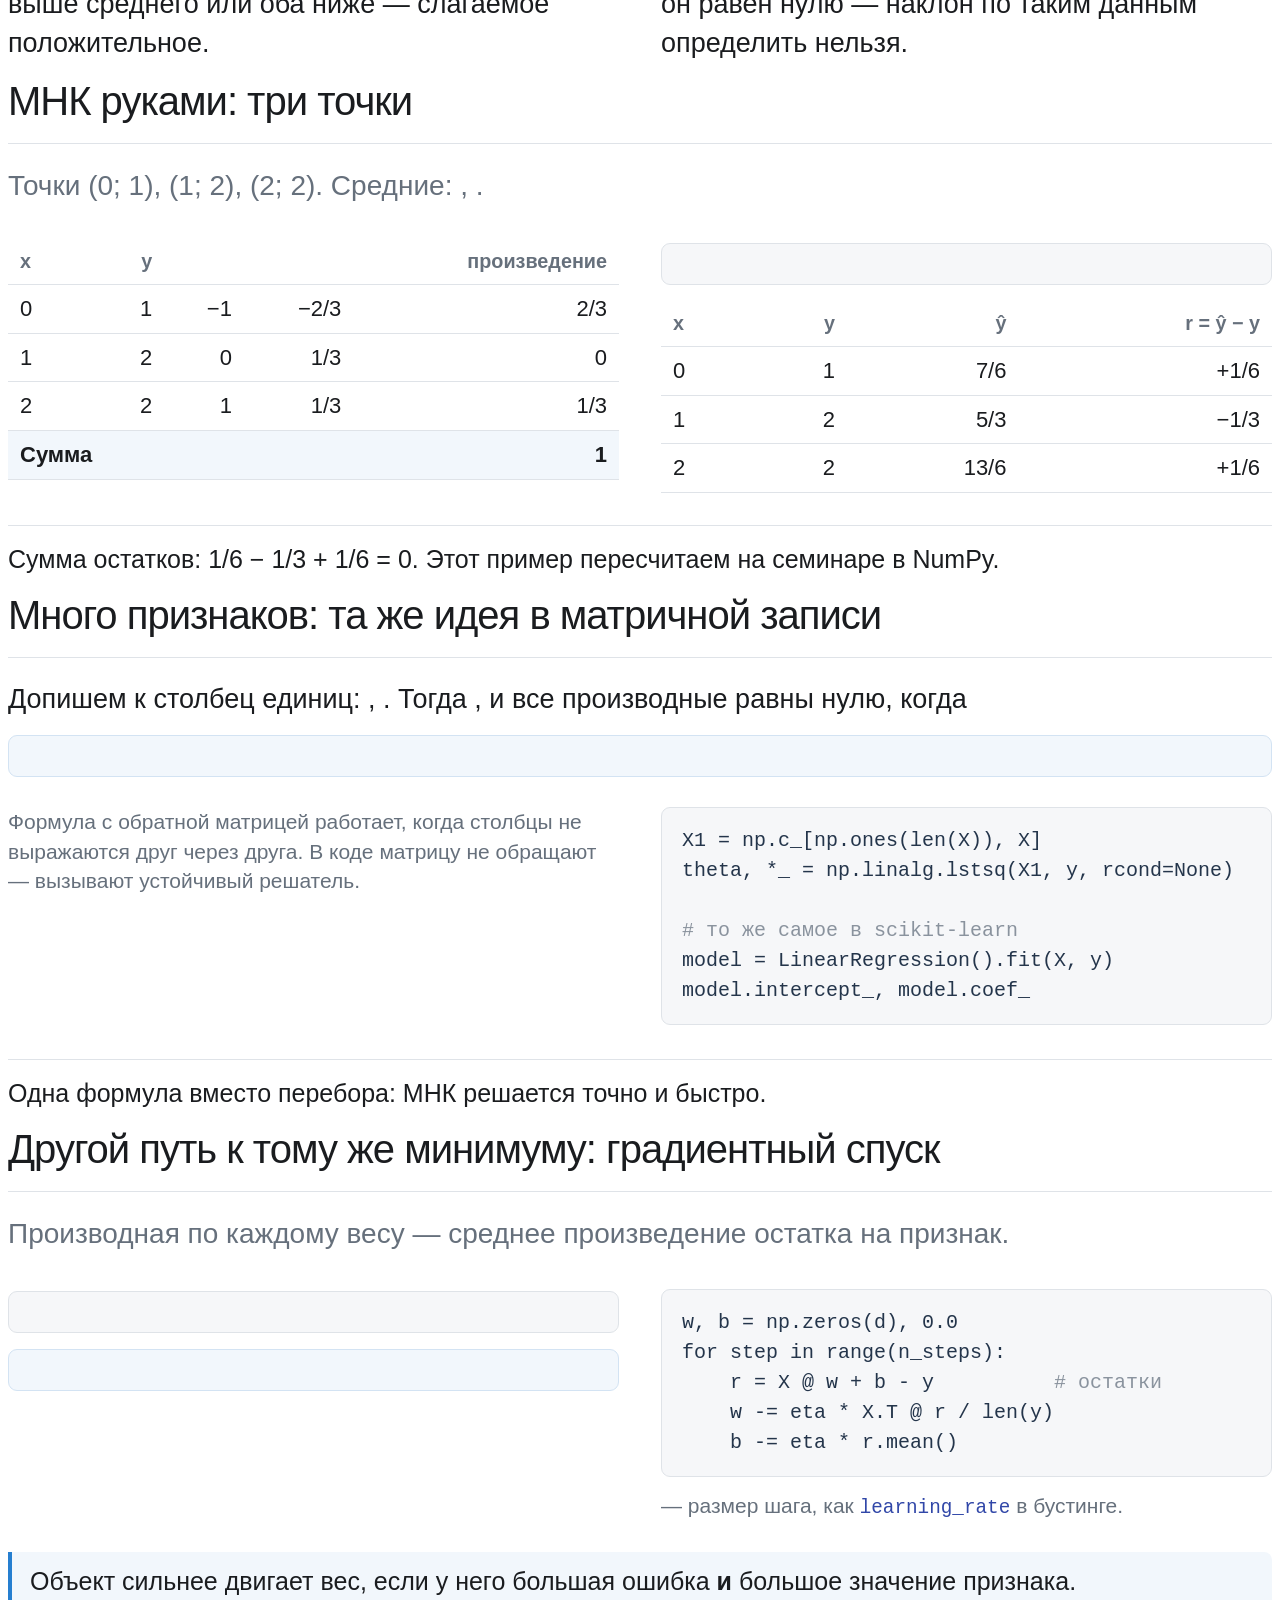
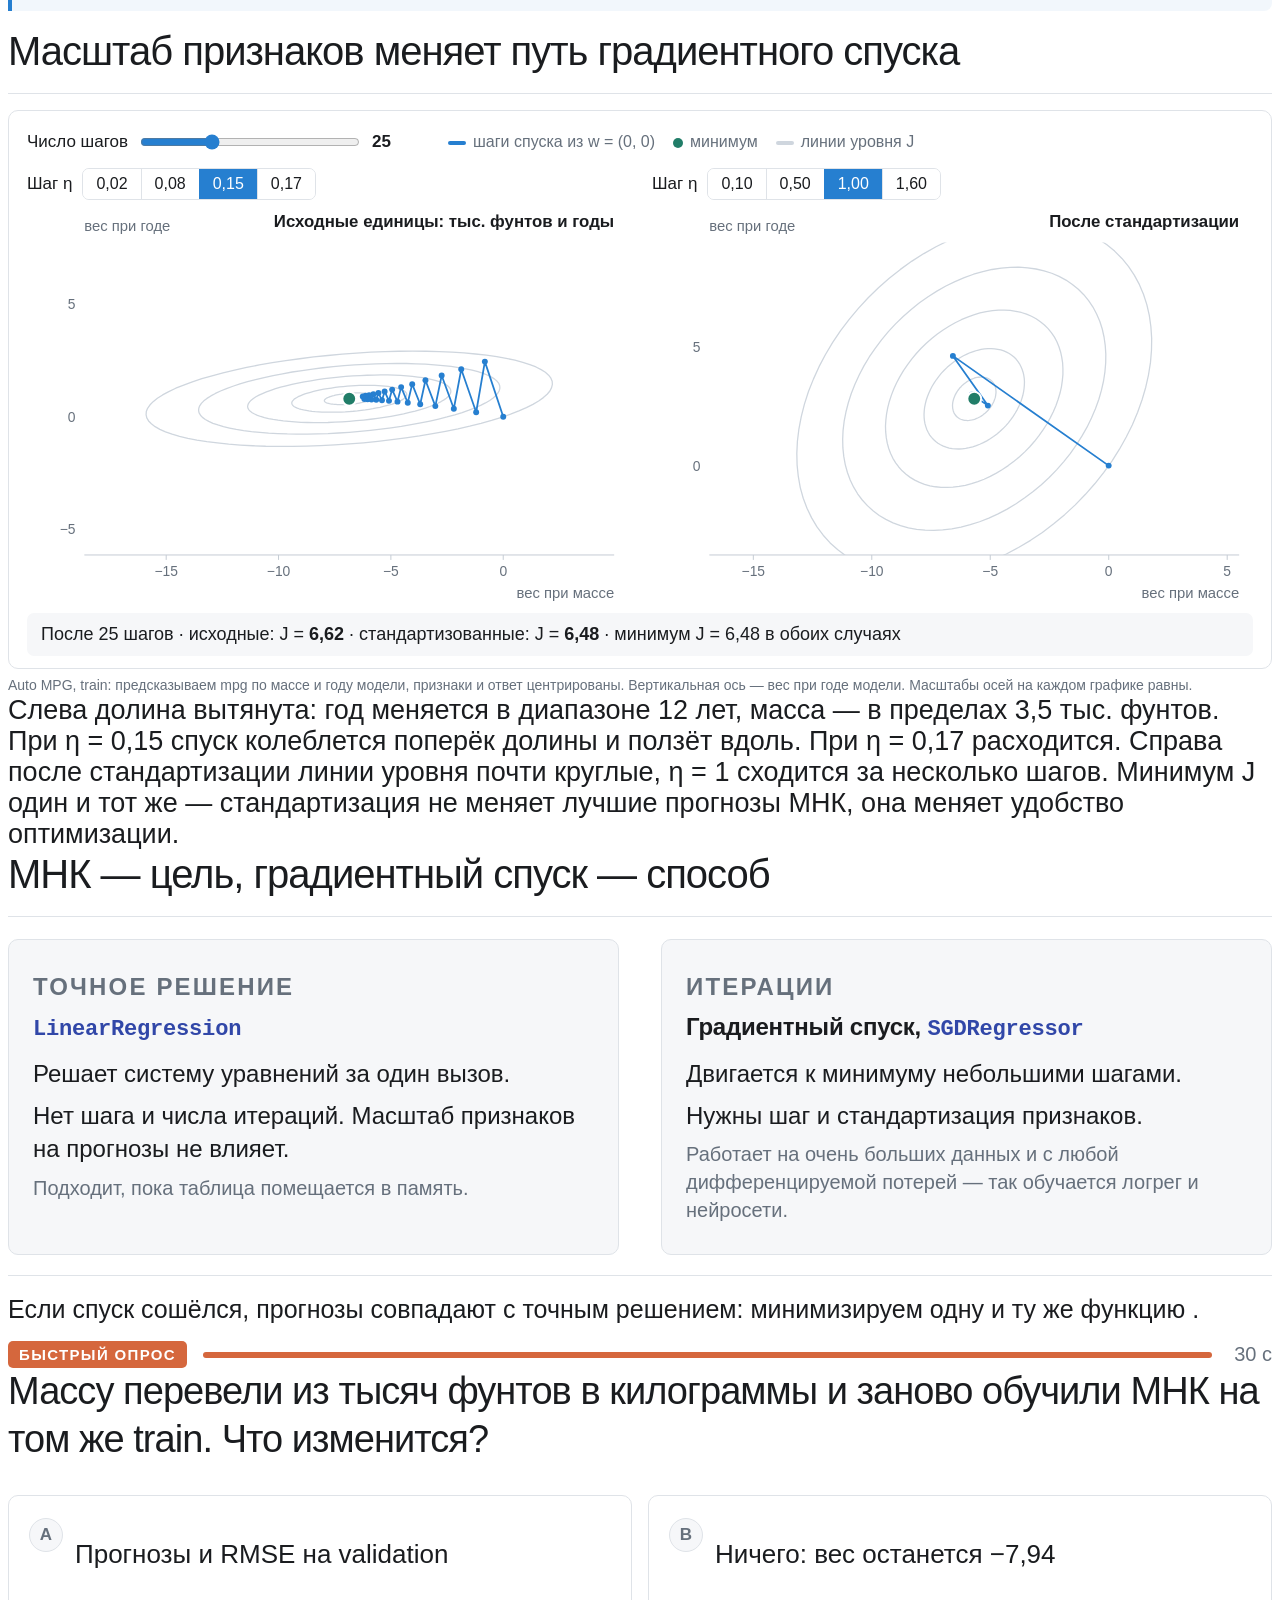
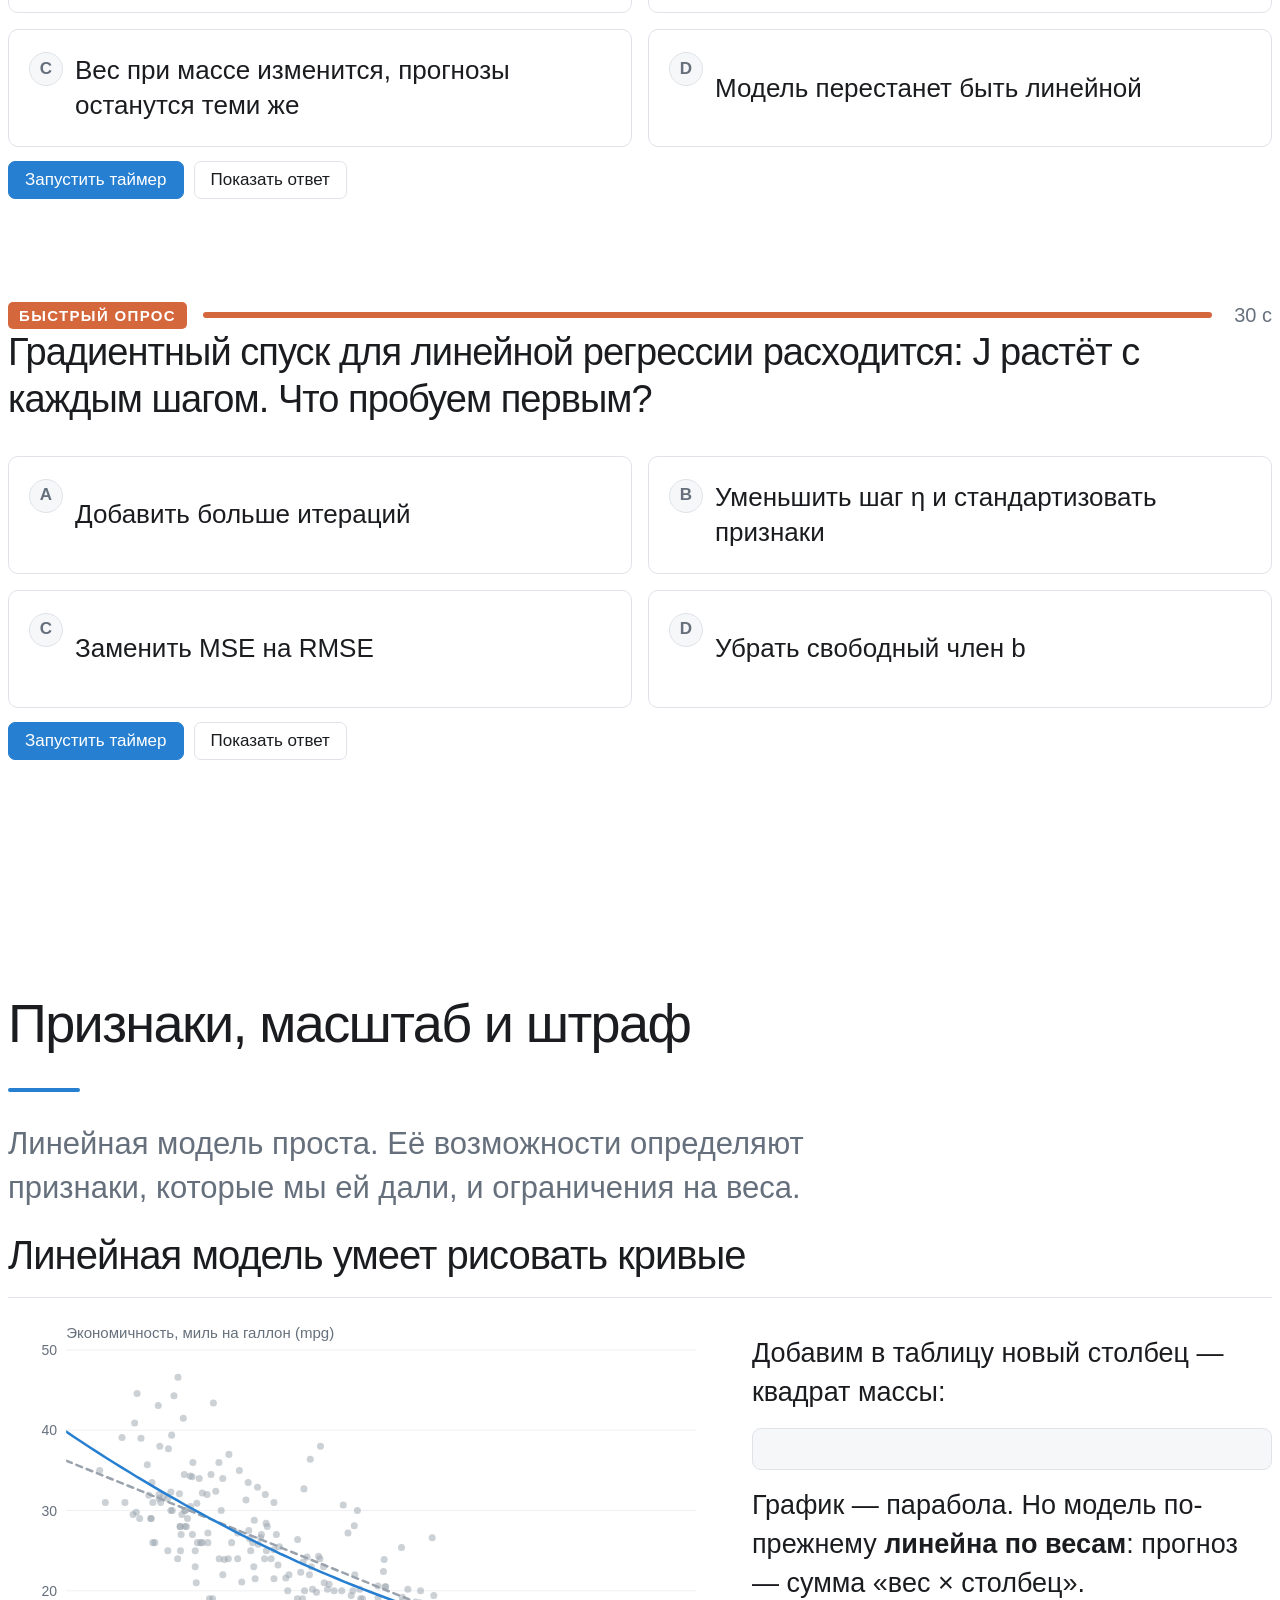
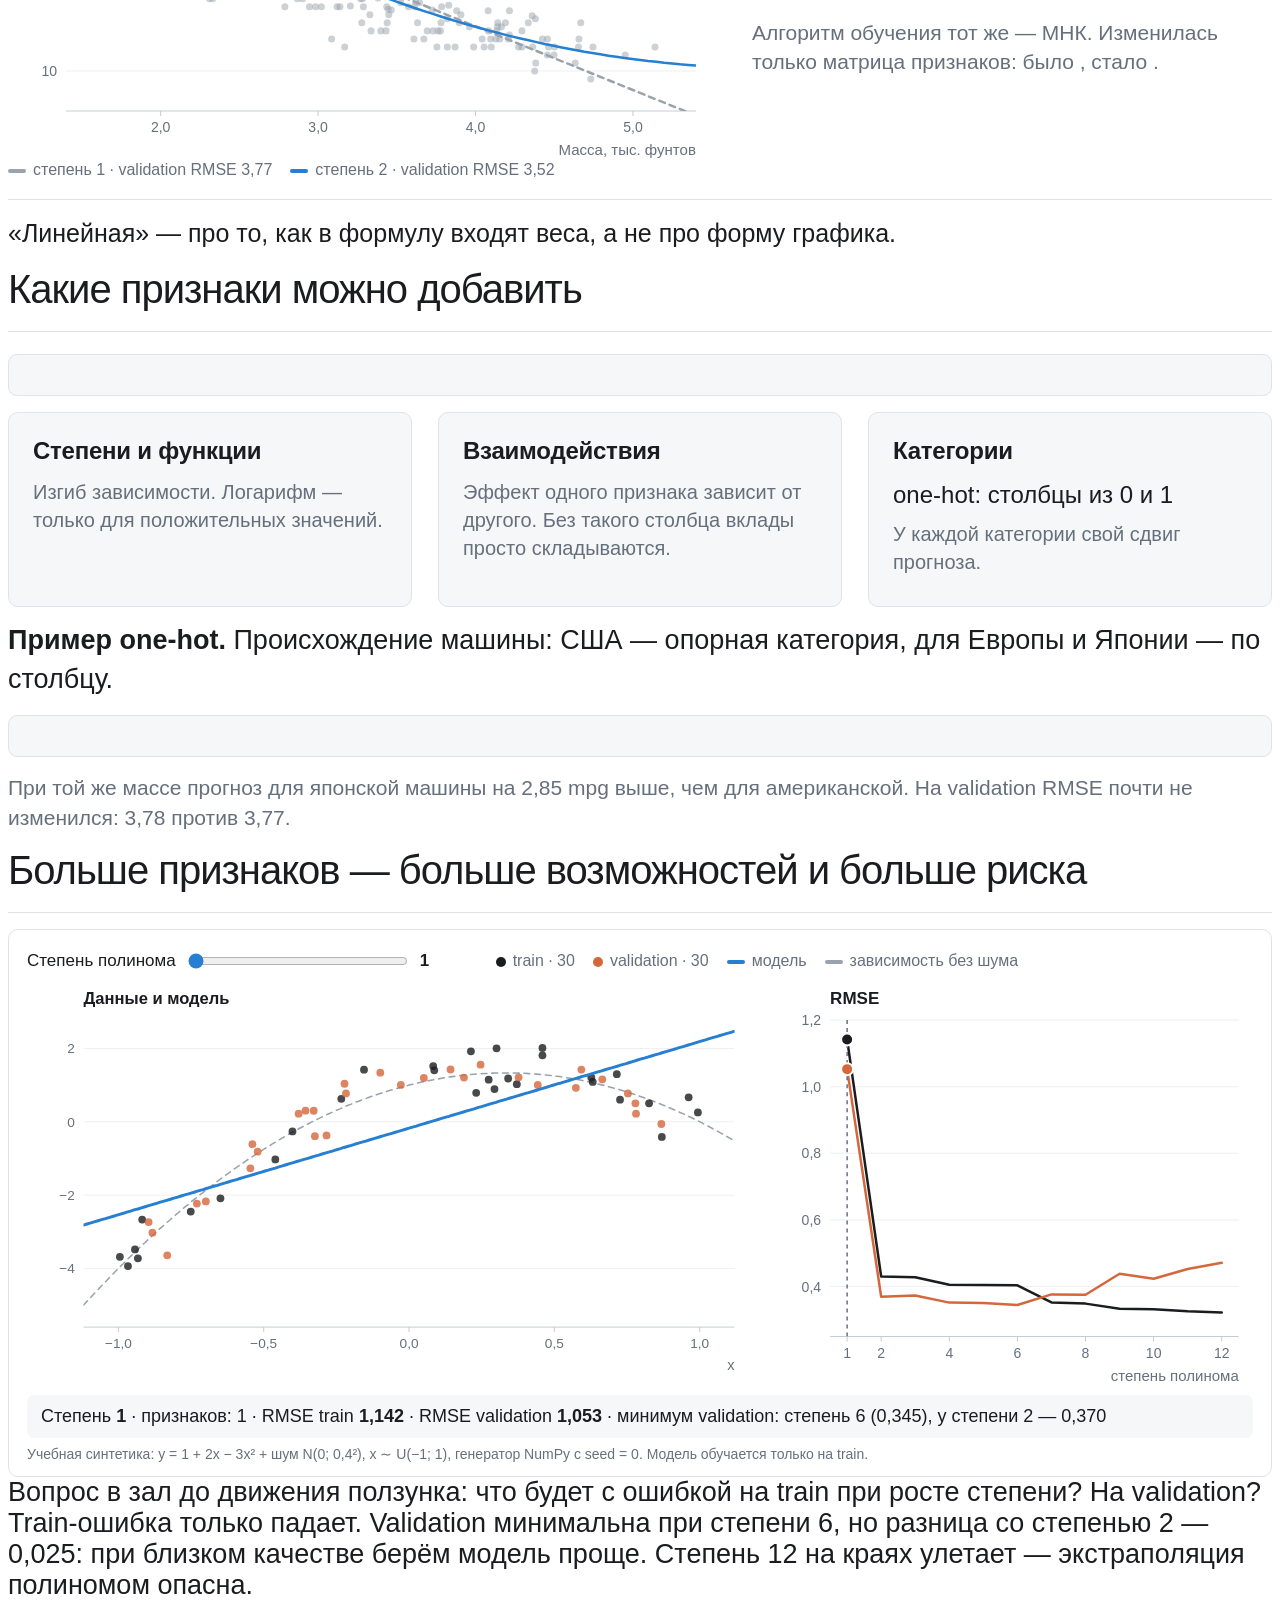
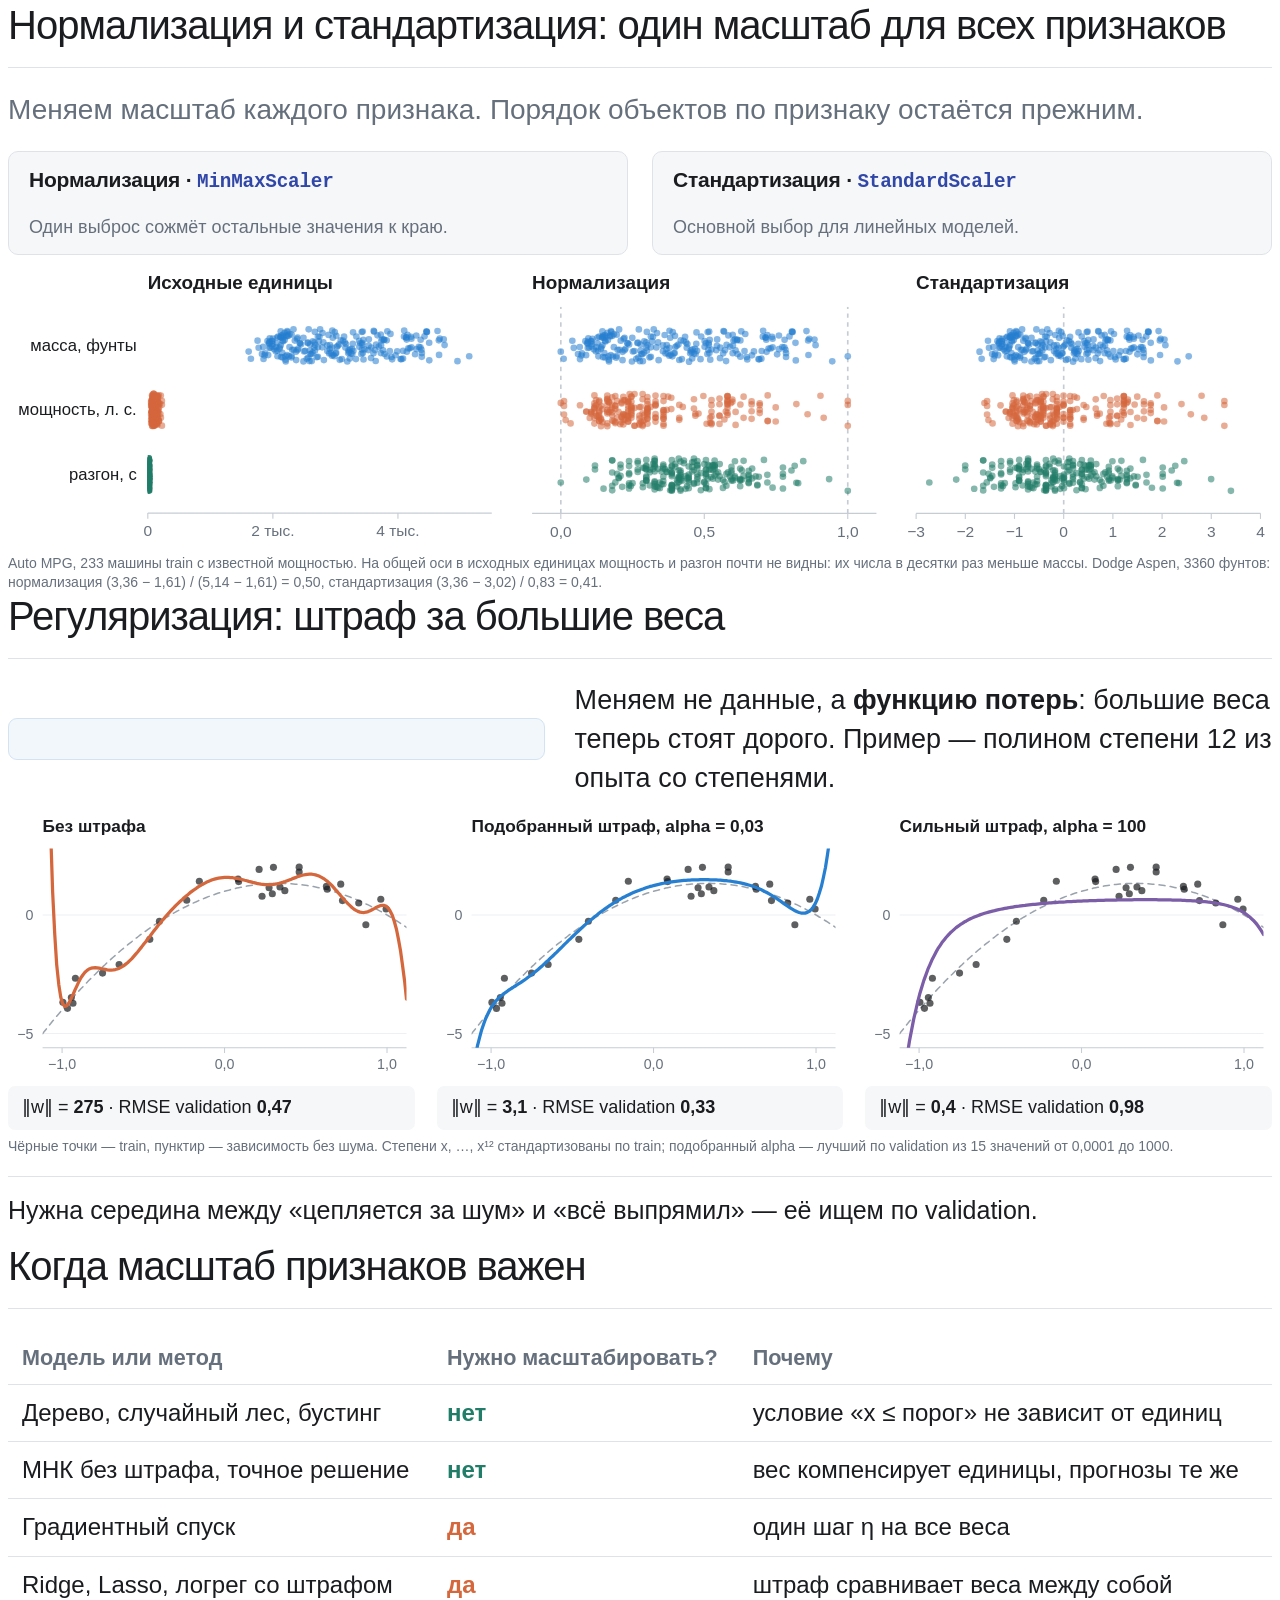
==== commit ded26b50: "Linear models deck: clearer regularization and Ridge/Lasso slides, threshold regions, trimmed slides" ====
--- a/presentations/linear-models/index.html
+++ b/presentations/linear-models/index.html
@@ -501,8 +501,8 @@
 </section>
 
 <section id="three-words" class="slide level2">
-<h2>Три слова на «-ция»: нормализация и стандартизация</h2>
-<p class="lead">Первые два слова меняют масштаб данных. Сами объекты и их порядок остаются прежними.</p>
+<h2>Нормализация и стандартизация: один масштаб для всех признаков</h2>
+<p class="lead">Меняем масштаб каждого признака. Порядок объектов по признаку остаётся прежним.</p>
 <div class="two" style="gap:24px">
 <div class="panel compact-panel"><h3>Нормализация · <code>MinMaxScaler</code></h3><div class="equation plain math-small" data-tex="x'=\frac{x-x_{\min}}{x_{\max}-x_{\min}}\in[0;\,1]" data-display=""></div><p class="small">Один выброс сожмёт остальные значения к краю.</p></div>
 <div class="panel compact-panel"><h3>Стандартизация · <code>StandardScaler</code></h3><div class="equation plain math-small" data-tex="x'=\frac{x-\bar x}{s_x}:\quad\text{среднее }0,\ \text{разброс }1" data-display=""></div><p class="small">Основной выбор для линейных моделей.</p></div>
@@ -512,18 +512,14 @@
 </section>
 
 <section id="regularization-intro" class="slide level2">
-<h2>Третье слово — регуляризация: штраф за большие веса</h2>
-<div class="two wide-right" style="grid-template-columns:1fr 1.45fr">
-<div>
-<p>Меняет не данные, а <b>функцию потерь</b>:</p>
-<div class="equation math-small" data-tex="J(w,b)+\frac{\lambda}{2}\sum_{j}w_j^2" data-display=""></div>
-<p>Полином степени 12 из опыта со степенями: без штрафа веса огромные, кривая цепляется за шум.</p>
-<p>Небольшой штраф успокаивает кривую, слишком большой — недообучение.</p>
-<p class="small">Степени <span data-tex="x,\dots,x^{12}"></span> стандартизованы по train; alpha выбран по validation из 15 значений от 0,0001 до 1000.</p>
-</div>
-<div class="scene bare" data-scene="ridgepoly" data-w="700"></div>
-</div>
-<p class="takeaway">Как устроены Ridge и Lasso и как выбрать силу штрафа — через несколько слайдов.</p>
+<h2>Регуляризация: штраф за большие веса</h2>
+<div class="two" style="grid-template-columns:1fr 1.3fr;align-items:center;gap:30px">
+<div class="equation accent center" data-tex="J(w,b)+\frac{\lambda}{2}\sum_{j}w_j^2" data-display=""></div>
+<p style="margin:0">Меняем не данные, а <b>функцию потерь</b>: большие веса теперь стоят дорого. Пример — полином степени 12 из опыта со степенями.</p>
+</div>
+<div class="scene bare" data-scene="ridgepoly" style="margin-top:16px"></div>
+<p class="scene-caption">Чёрные точки — train, пунктир — зависимость без шума. Степени x, …, x¹² стандартизованы по train; подобранный alpha — лучший по validation из 15 значений от 0,0001 до 1000.</p>
+<p class="takeaway">Нужна середина между «цепляется за шум» и «всё выпрямил» — её ищем по validation.</p>
 </section>
 
 <section id="when-scale" class="slide level2">
@@ -584,10 +580,21 @@
 <p class="small">Для нескольких коррелирующих признаков эти формулы по отдельности не применяются — там веса влияют друг на друга.</p>
 </section>
 
-<section id="paths" class="slide level2 demo-slide">
-<h2>Ridge и Lasso на шести признаках Auto MPG</h2>
-<div class="scene" data-scene="paths"></div>
-<aside class="notes">Ridge: веса плавно сжимаются, нулей нет. Lasso: при росте alpha веса по очереди обнуляются; при лучшем alpha остаётся 4 из 6 — выпали цилиндры и разгон. Важно: Lasso оставил массу и убрал цилиндры не потому, что цилиндры бесполезны, а потому что они дублируют массу и объём. Слишком большой штраф ухудшает качество — правая часть графика RMSE.</aside>
+<section id="paths" class="slide level2">
+<h2>Ridge и Lasso на Auto MPG: что стало с весами</h2>
+<div class="two" style="grid-template-columns:1.45fr 1fr;gap:34px">
+<div class="scene bare" data-scene="weightbars" data-w="720"></div>
+<div>
+<p class="lead" style="font-size:22px;margin-bottom:8px">Шесть признаков, все стандартизованы. Цилиндры, объём, мощность и масса сильно связаны.</p>
+<div class="line-list">
+<p><b class="muted">МНК.</b> Вес мощности <b>положительный</b> — будто мощная машина экономичнее. Так модель компенсирует похожие признаки.</p>
+<p><b class="blue">Ridge.</b> Все веса меньше по модулю, знак мощности стал естественным. Нулей нет.</p>
+<p><b class="orange">Lasso.</b> Цилиндры и разгон — <b>ровно ноль</b>: модели хватило массы и объёма.</p>
+</div>
+<p class="small">RMSE на validation: МНК 3,02 · Ridge 3,01 · Lasso 2,79 mpg. alpha у каждой модели выбран по validation.</p>
+</div>
+</div>
+<aside class="notes">Обратить внимание: знак веса у МНК при связанных признаках может быть «неправильным» — это не свойство машин, а способ модели поделить вклад между похожими столбцами. Lasso выбрал один признак из группы похожих; на другой выборке выбор может отличаться.</aside>
 </section>
 
 <section id="tune-alpha" class="slide level2">
@@ -600,14 +607,7 @@
 <div class="step"><b>3</b><p>Выбрать значение с лучшей метрикой на validation.</p></div>
 <div class="step"><b>4</b><p>Test — один раз, в самом конце.</p></div>
 </div>
-<table class="compact num">
-<tbody>
-<tr><th>Auto MPG, 6 признаков</th><th>RMSE validation</th></tr>
-<tr><td>МНК без штрафа</td><td>3,02</td></tr>
-<tr><td>Ridge, alpha = 10</td><td>3,01</td></tr>
-<tr><td>Lasso, alpha = 0,73</td><td>2,79</td></tr>
-</tbody>
-</table>
+<div class="scene bare" data-scene="alphacurve" data-w="560" style="margin-top:10px"></div>
 </div>
 <div>
 <h3>Как λ называется в scikit-learn</h3>
@@ -649,16 +649,6 @@
 </div>
 <p class="quiz-why">Цилиндры сильно коррелируют с массой и объёмом. Lasso оставляет один признак из группы похожих; какой именно — может зависеть от выборки. О причинности веса не говорят.</p>
 </div>
-</section>
-
-<section id="break" class="slide level2">
-<h2>Перед перерывом</h2>
-<div class="line-list">
-<p>Чем отличаются модель, функция потерь, способ оптимизации и метрика?</p>
-<p>Почему модель с признаком x² всё ещё называется линейной?</p>
-<p>Зачем стандартизовать признаки перед Ridge и почему дереву это не нужно?</p>
-</div>
-<p class="lead" style="margin-top:28px">Перерыв 10 минут.<br>Дальше — классификация: как из линейного score получить вероятность.</p>
 </section>
 
 <section id="part-three" class="slide level2 section-break">
@@ -986,7 +976,6 @@
 <div class="scenario"><p class="eyebrow">Задача B</p><p>Уйдёт ли клиент. 20 000 строк, 5% ушедших, есть категории и пропуски. Метрика — ROC-AUC.</p><p class="small">Что сдавать: метки или вероятности?</p></div>
 <div class="scenario"><p class="eyebrow">Задача C</p><p>Спам или нет. Каждое письмо — 20 000 столбцов «встречается ли слово». Метрика — F1.</p><p class="small">Что выбрать после обучения модели?</p></div>
 </div>
-<p class="ask">Что общего в ваших трёх планах? Сформулируем общий порядок действий.</p>
 <aside class="notes">Слушаем зал, записываем шаги на доске, затем открываем следующий слайд. Ожидаемое: A — baseline «среднее», split, Ridge в Pipeline со StandardScaler, подбор alpha, потом бустинг. B — стратифицированный split, вероятности (predict_proba), логрег с one-hot и импутацией, затем бустинг; accuracy не смотреть. C — логрег с L1 или L2 на разреженных признаках, порог подобрать по F1 на validation.</aside>
 </section>
 
@@ -1002,7 +991,6 @@
 <div><b>07</b><h3>Сильная модель</h3><p>Бустинг. Сравниваем по той же схеме и той же метрике.</p></div>
 <div><b>08</b><h3>Финал</h3><p>Test — один раз. Записать, что пробовали и что получилось.</p></div>
 </div>
-<p class="takeaway">Эта шпаргалка будет в ноутбуке домашнего задания.</p>
 </section>
 
 <section id="thanks" class="slide level2 cover thanks">
@@ -1010,7 +998,6 @@
 <div class="cover-layout">
   <div class="cover-text">
     <p class="lead">Вопросы?</p>
-    <p class="cover-meta">Дальше — семинар: МНК руками и в NumPy, градиентный спуск, Ridge и Lasso, логистическая регрессия и выбор порога.</p>
   </div>
   <div class="cover-art" data-scene="coverlogit"></div>
 </div>
--- a/presentations/linear-models/styles.css
+++ b/presentations/linear-models/styles.css
@@ -192,3 +192,11 @@
 .reveal .compact-panel h3{font-size:21px;margin-bottom:2px}
 .reveal .compact-panel .equation{margin:4px 0;font-size:24px}
 .reveal .compact-panel .small{font-size:18px;margin:2px 0 0}
+
+.reveal #paths .line-list p{font-size:22px;line-height:1.38;padding:10px 0}
+.reveal #scenarios .three{margin-top:30px}
+.reveal #scenarios .scenario{padding:26px 26px 28px;min-height:300px;box-sizing:border-box}
+.reveal #scenarios .scenario p{font-size:26px}
+.reveal #scenarios .scenario .small{font-size:21px;margin-top:16px}
+.reveal #pipeline .flow{margin-top:24px;gap:20px}
+.reveal #pipeline .flow>div{min-height:225px}
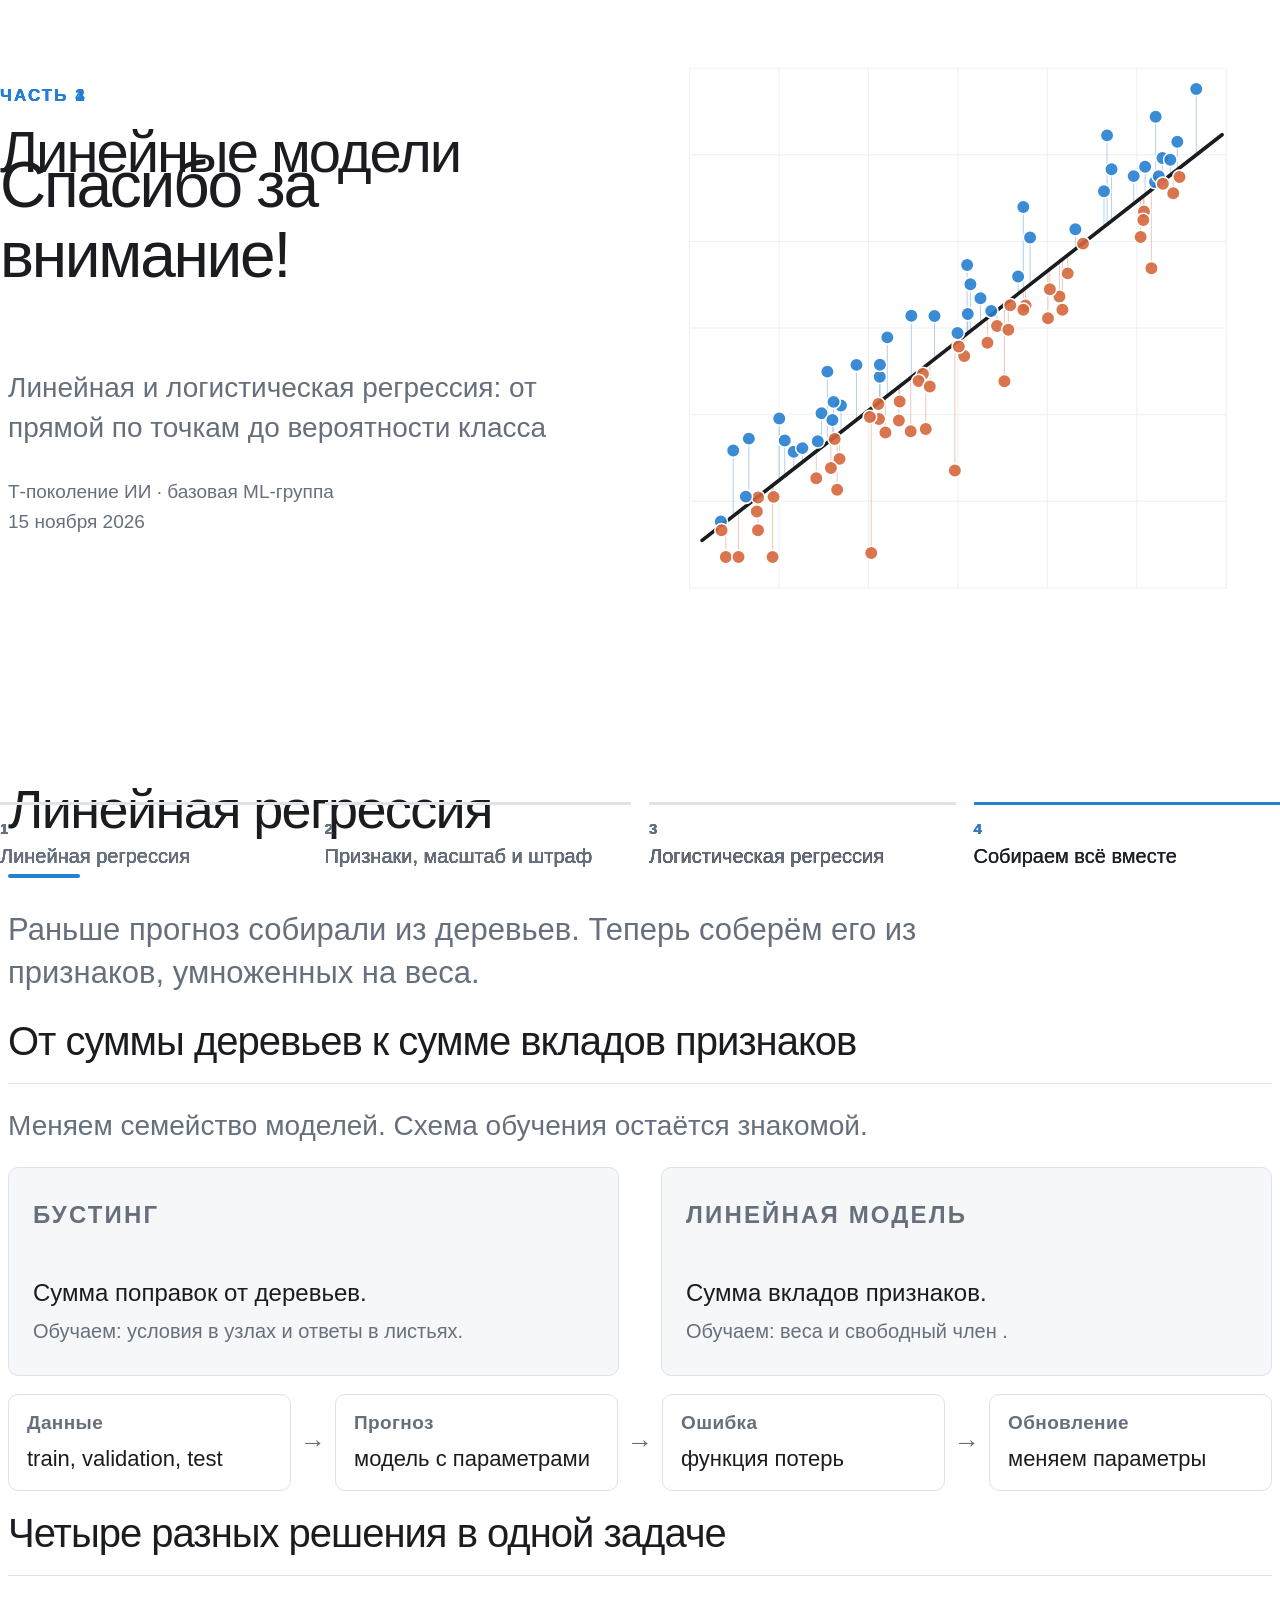
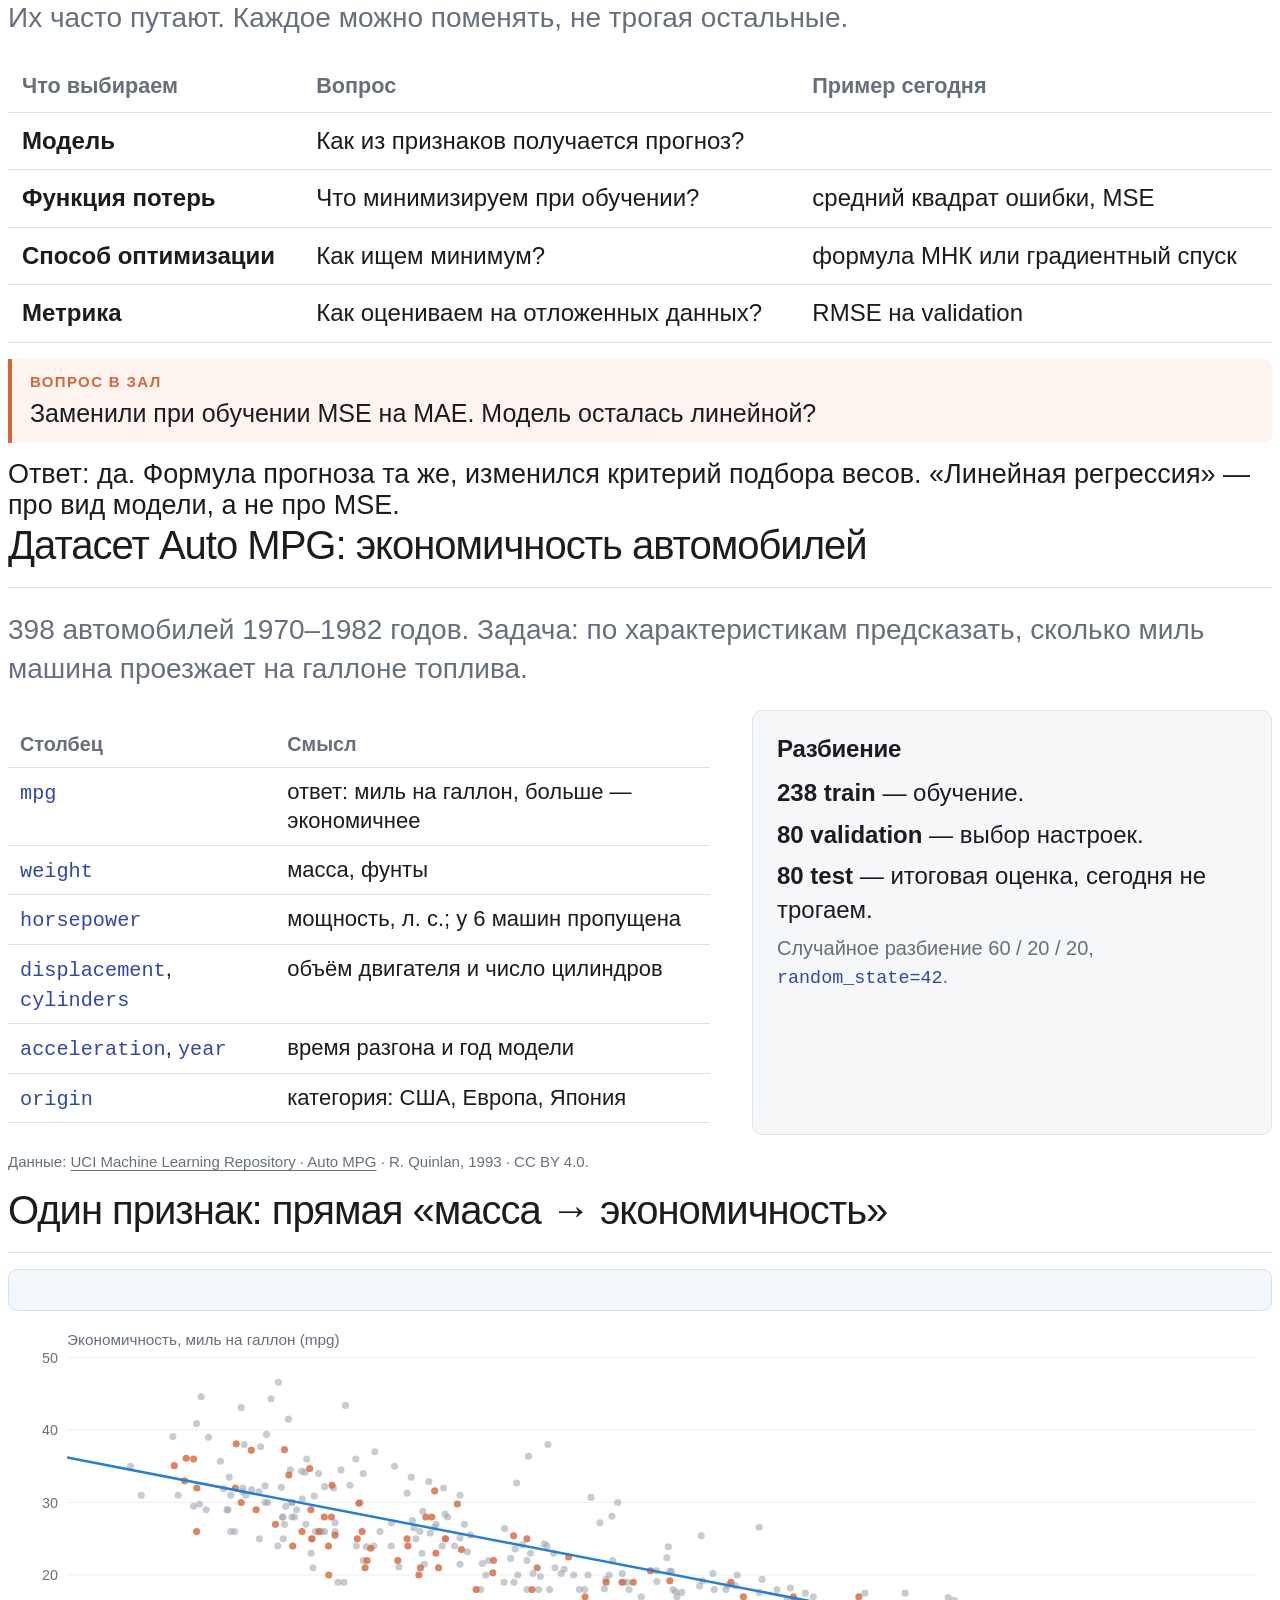
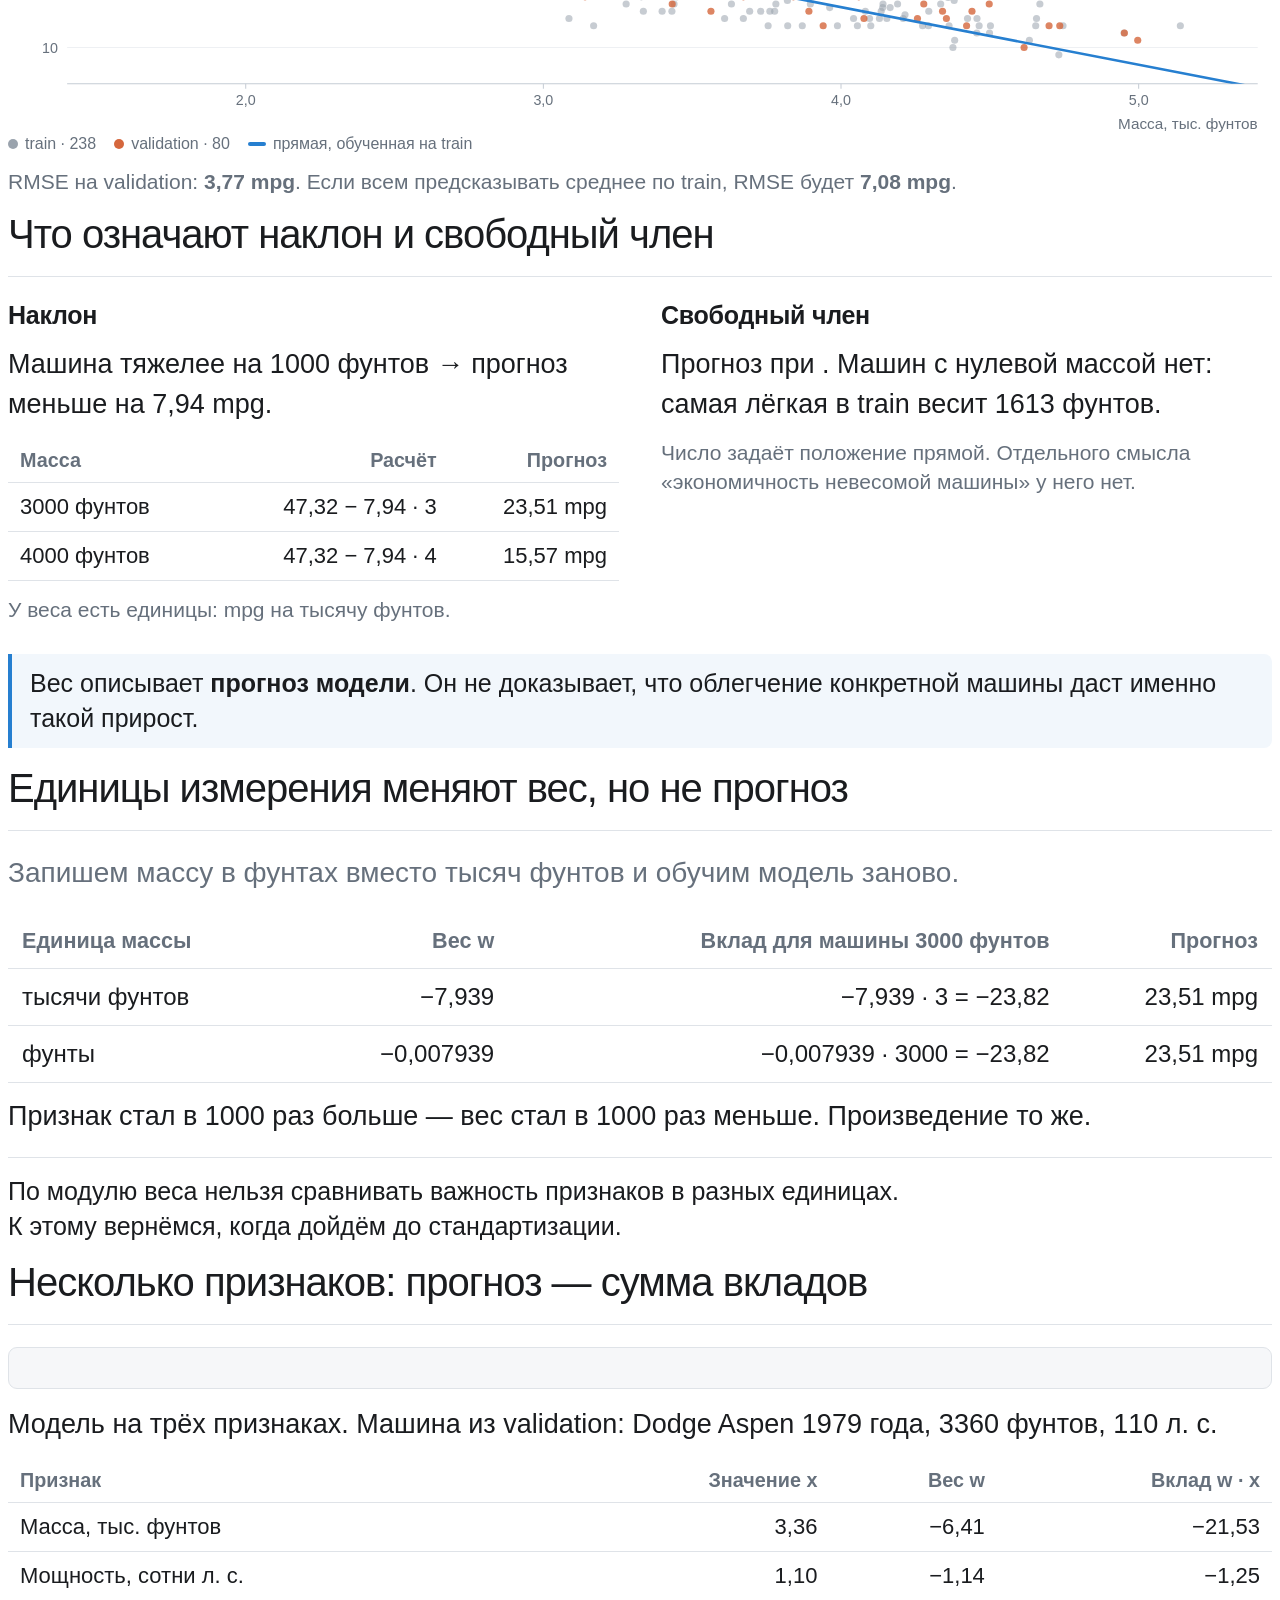
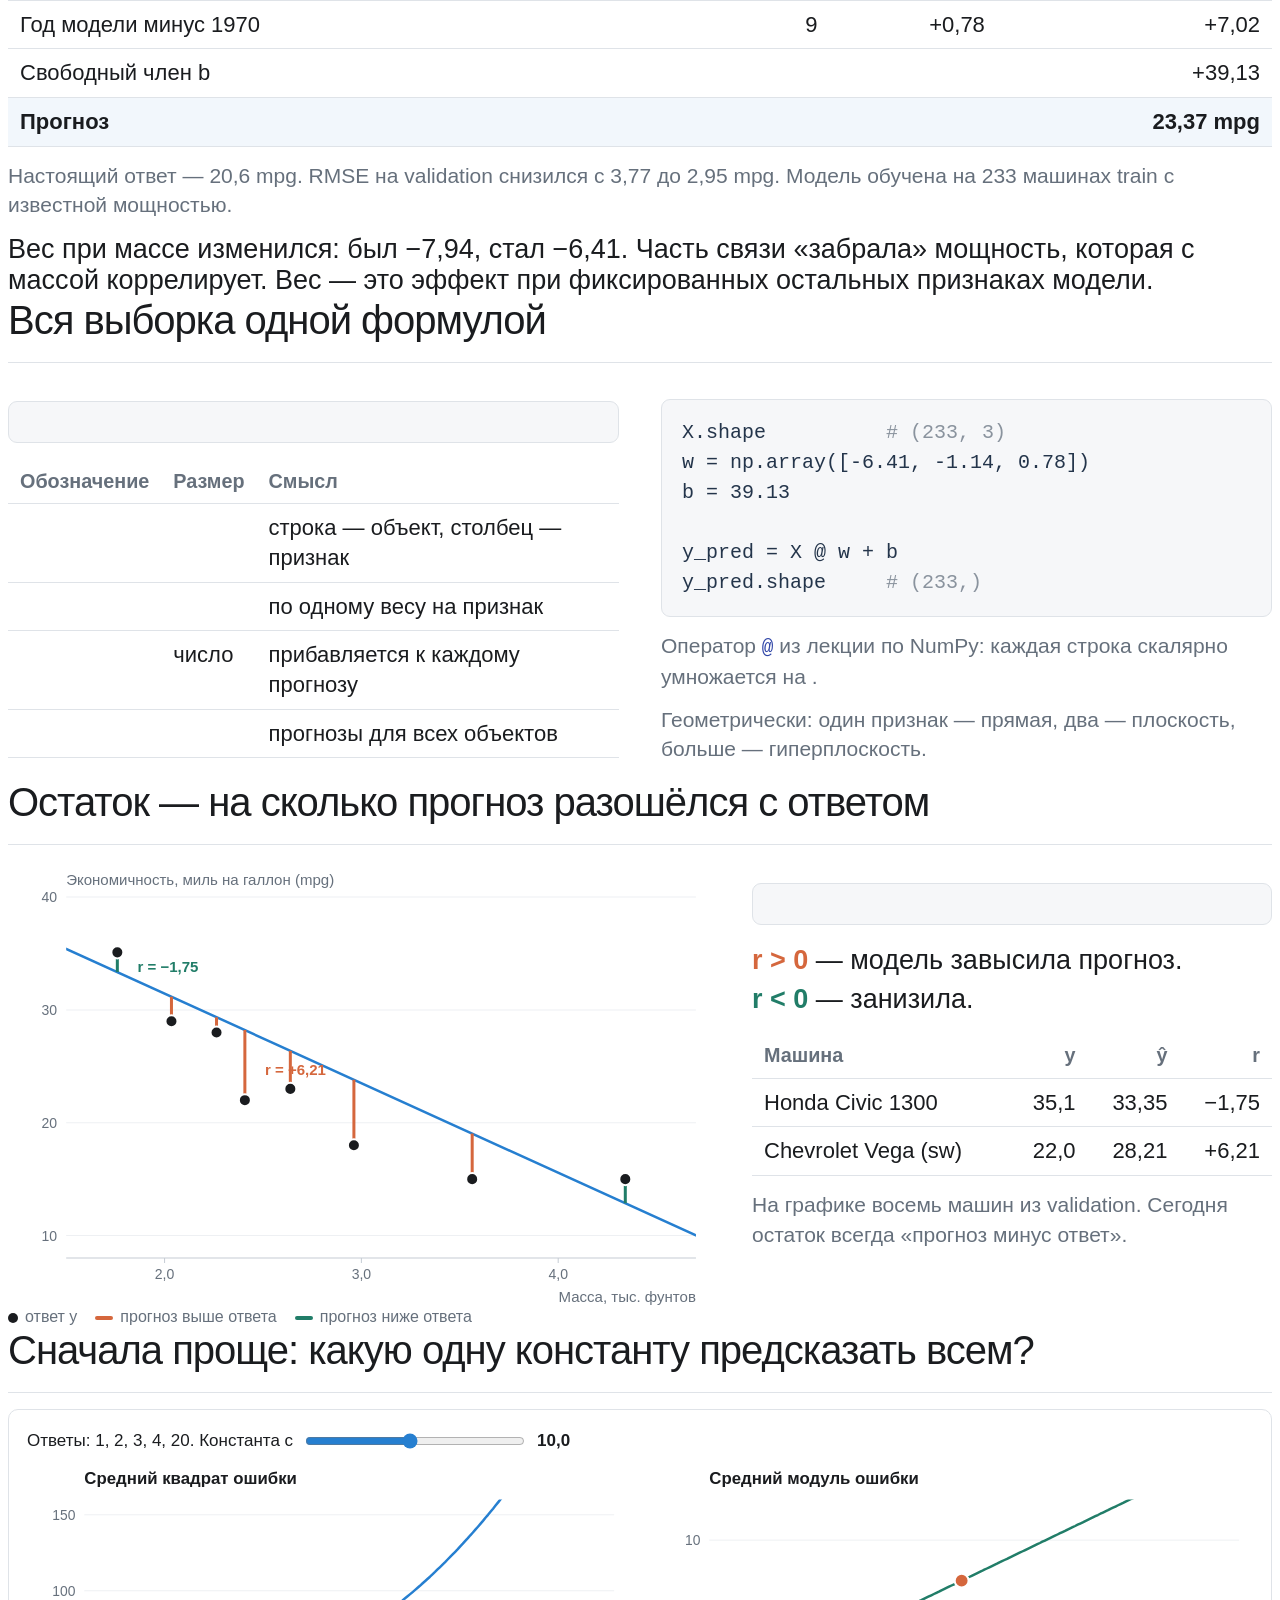
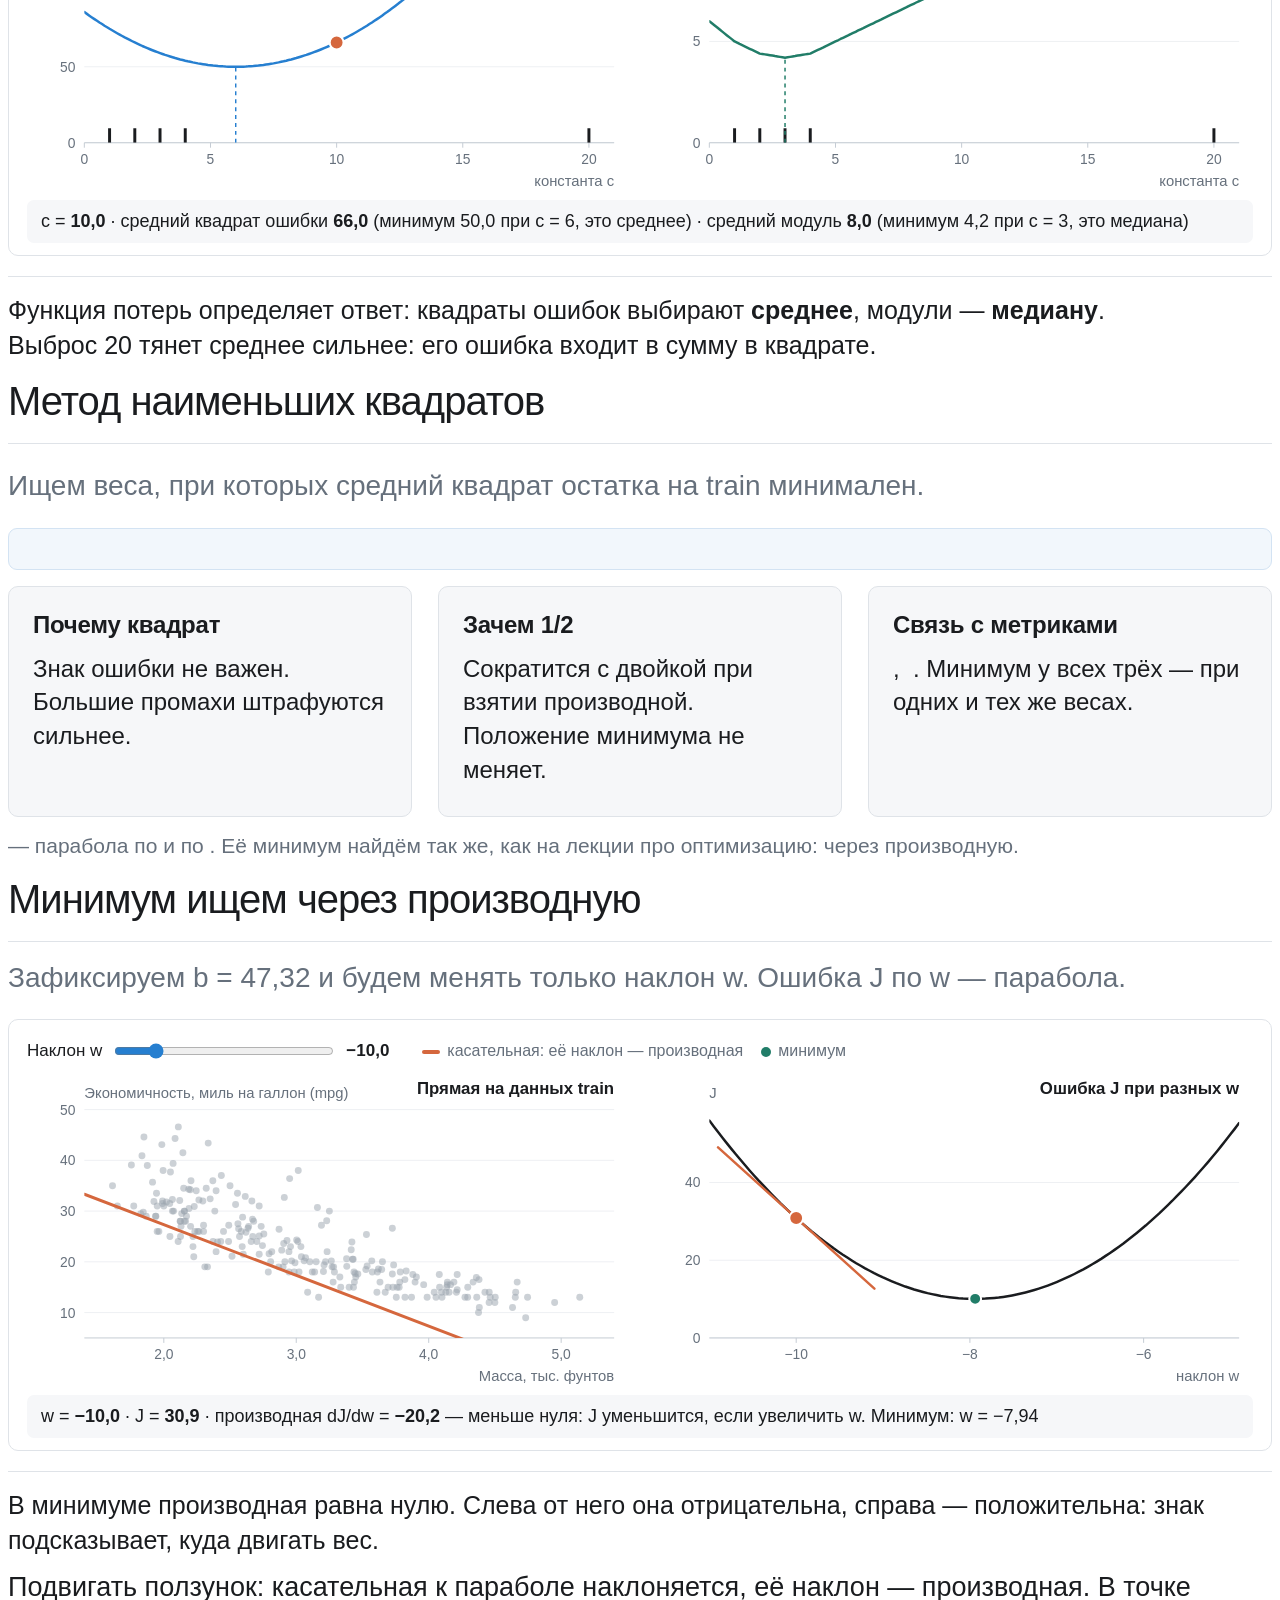
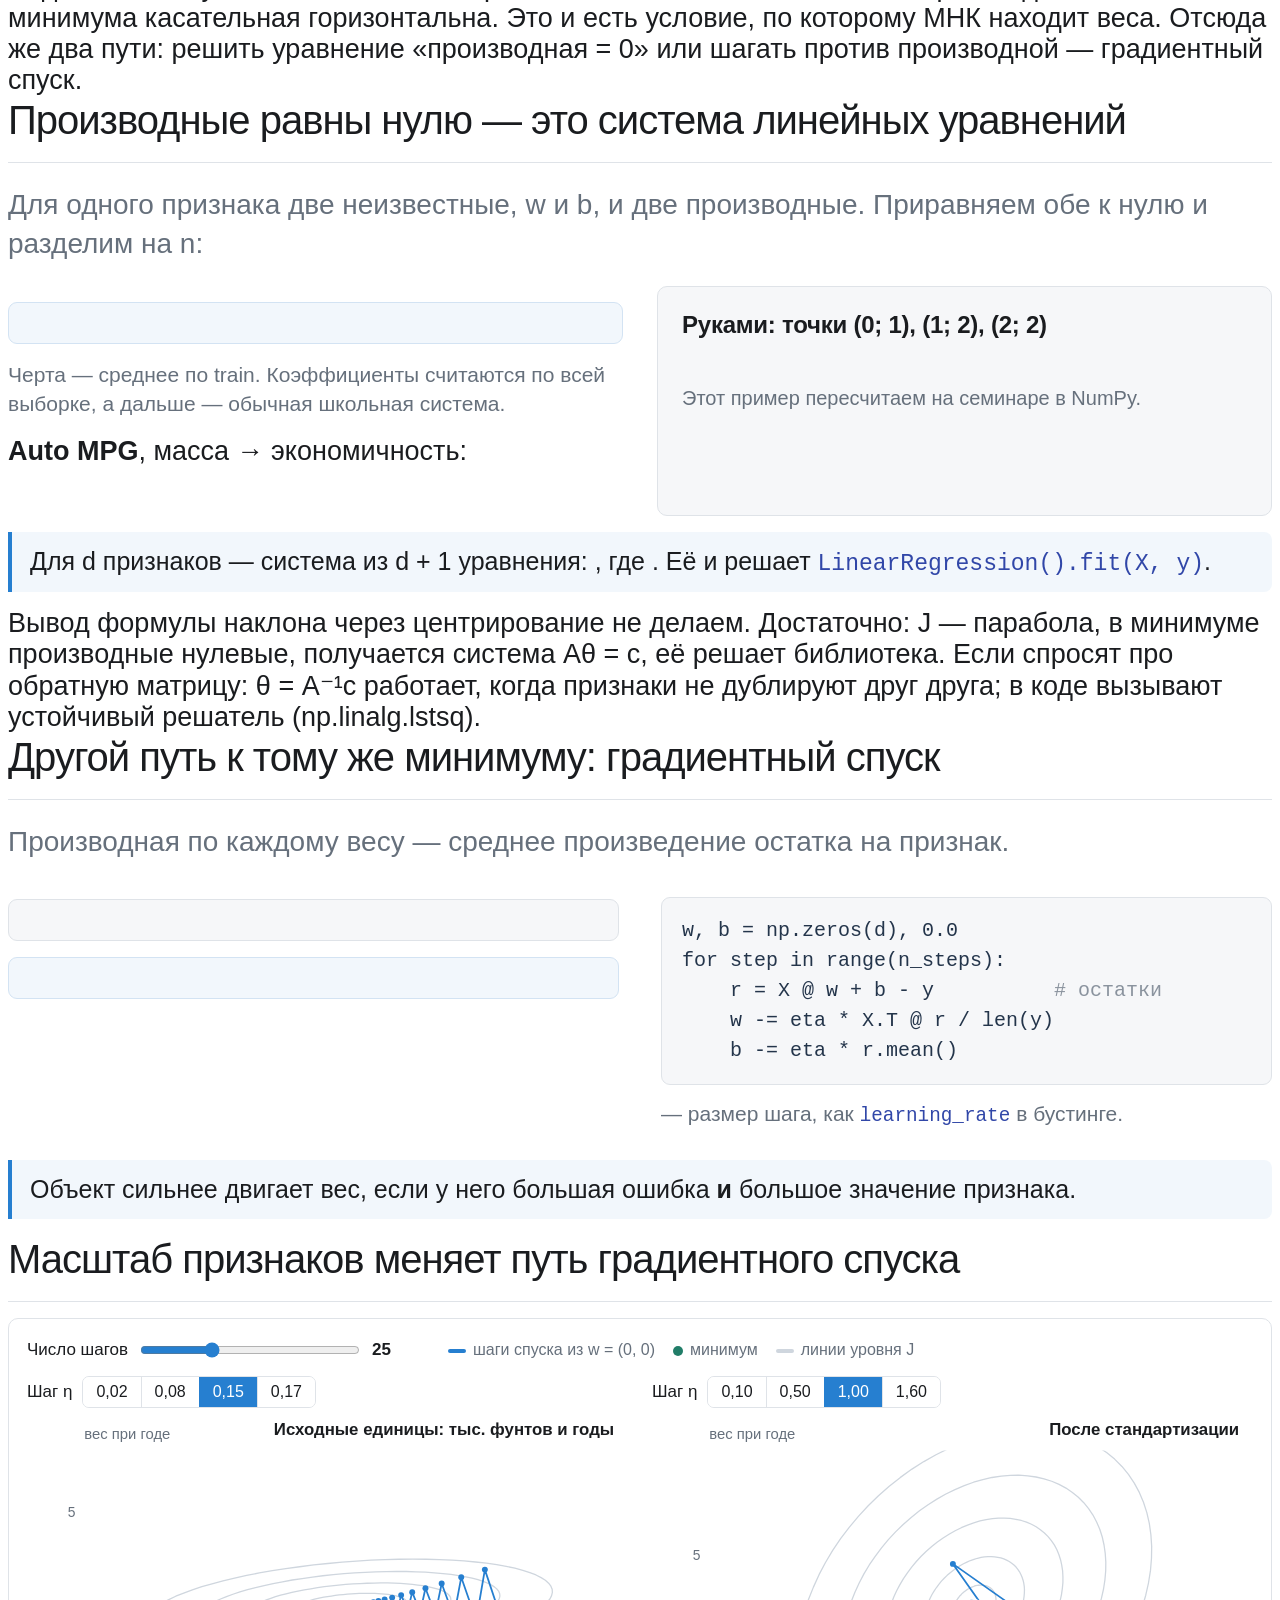
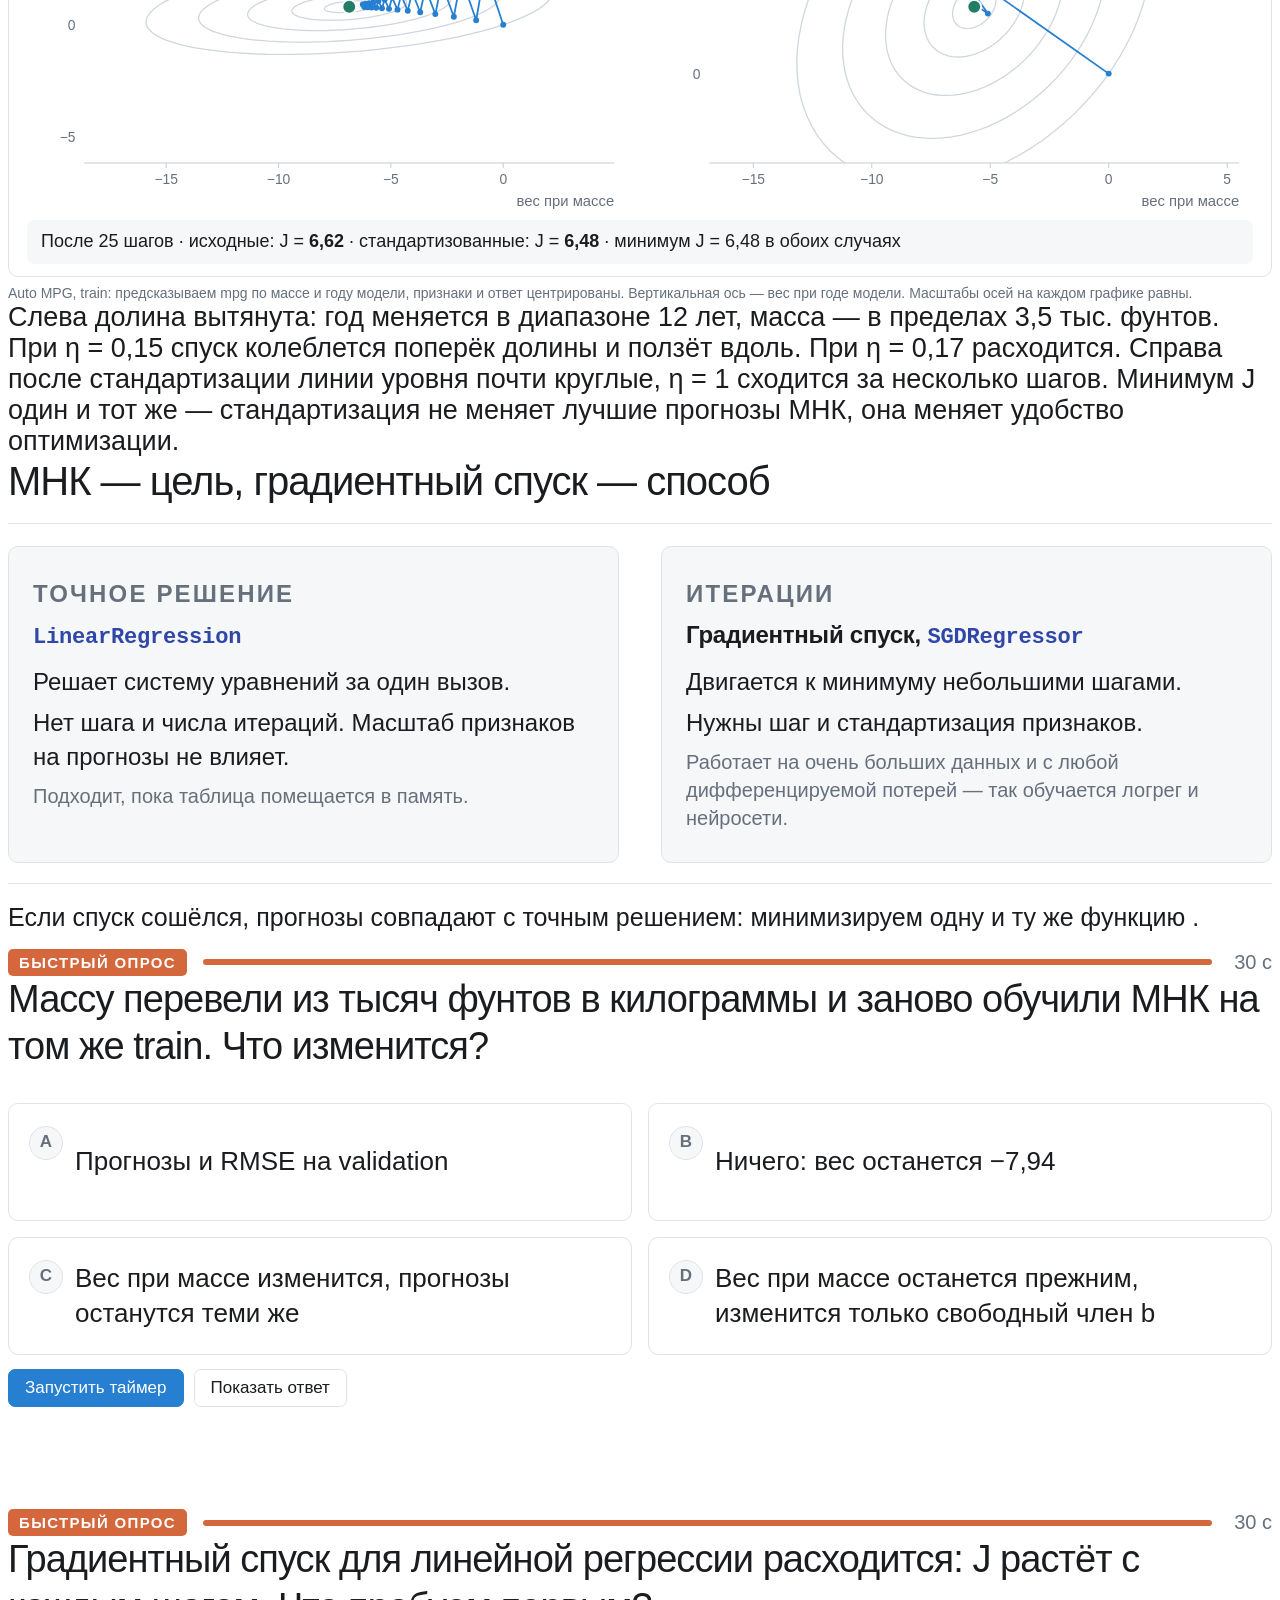
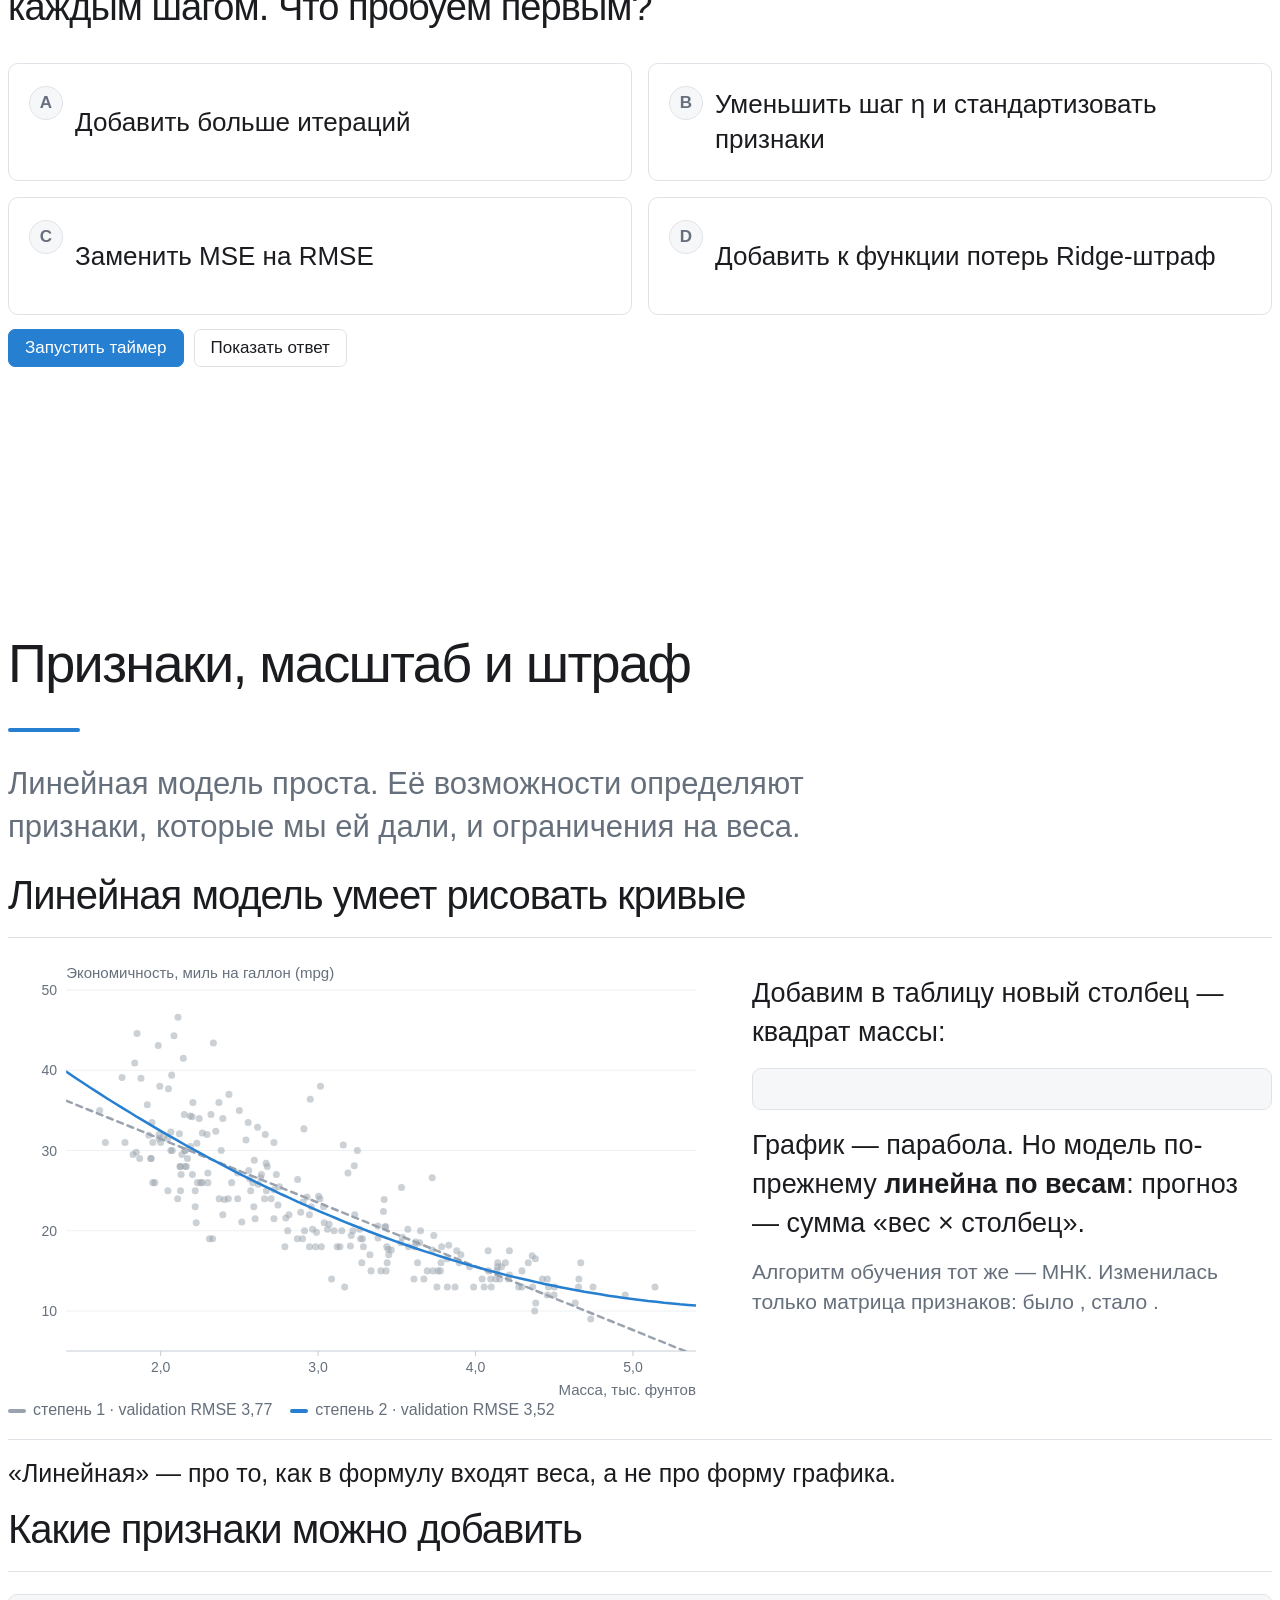
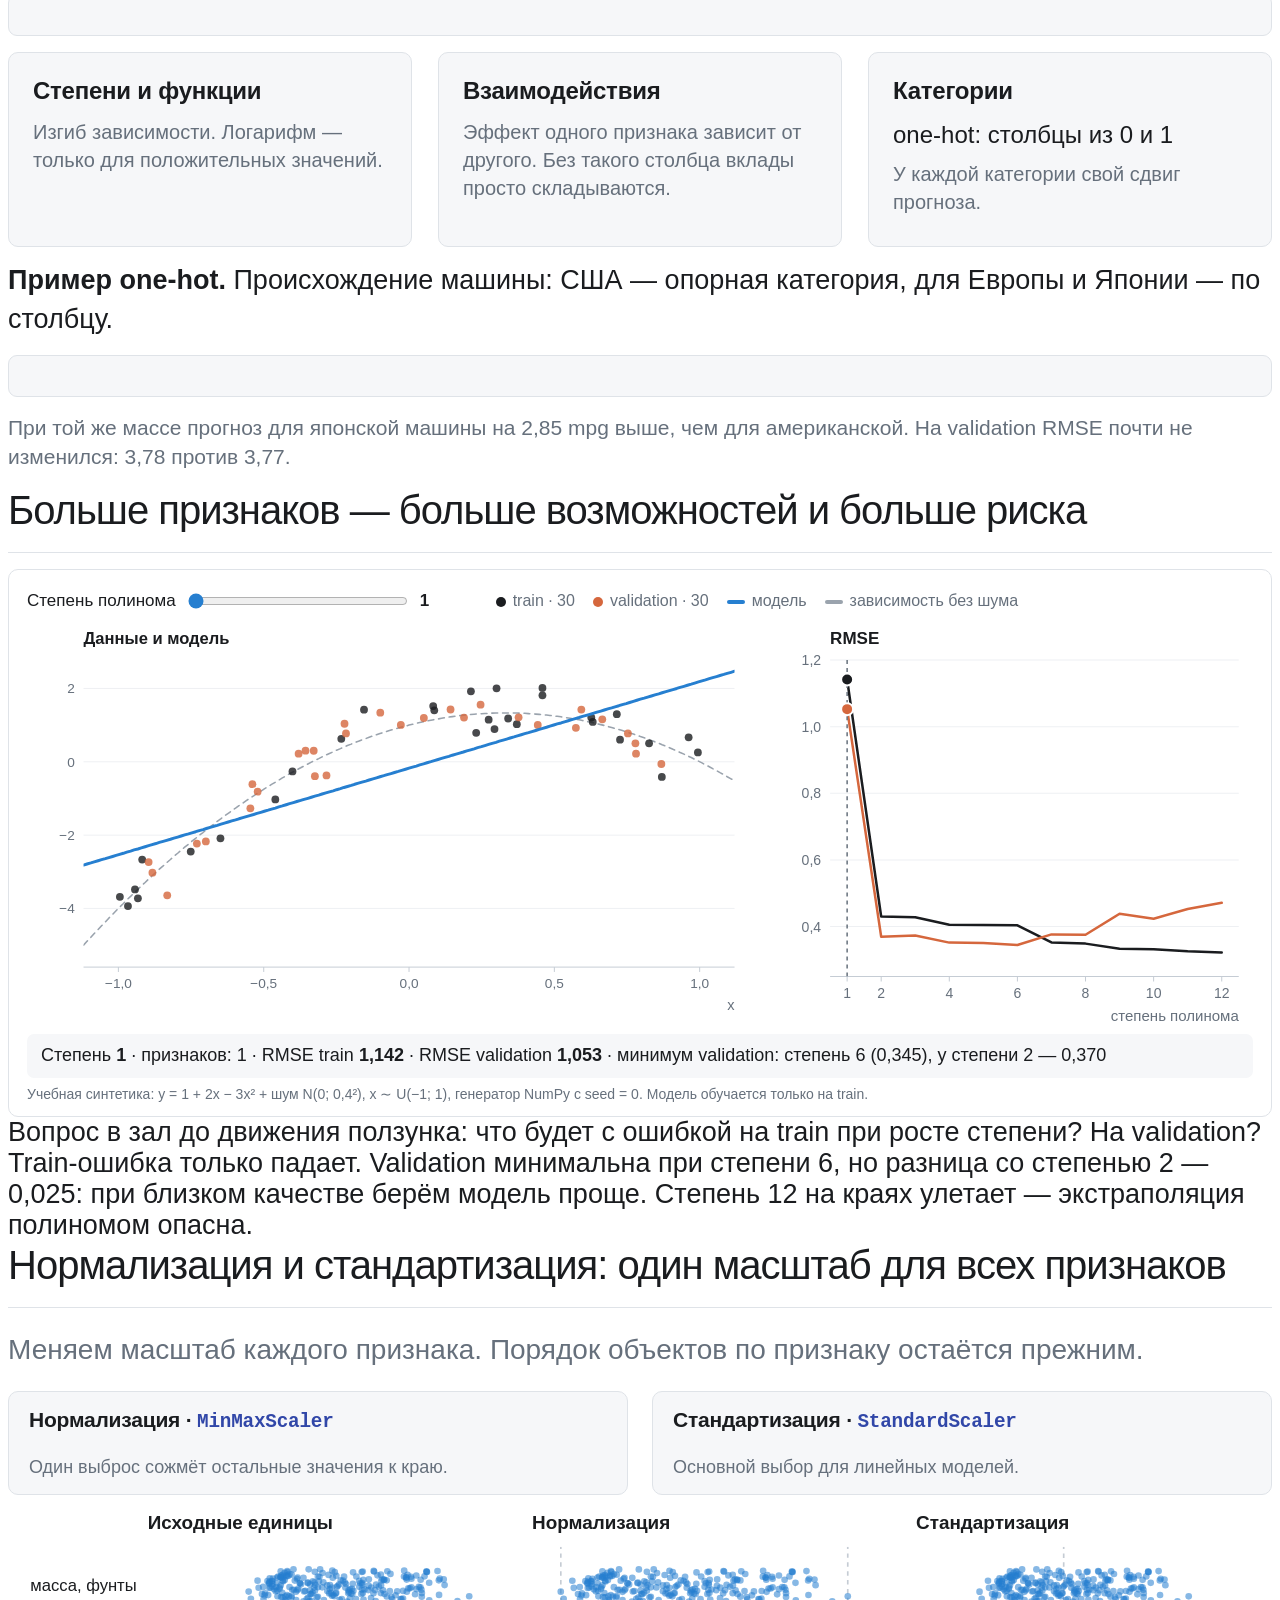
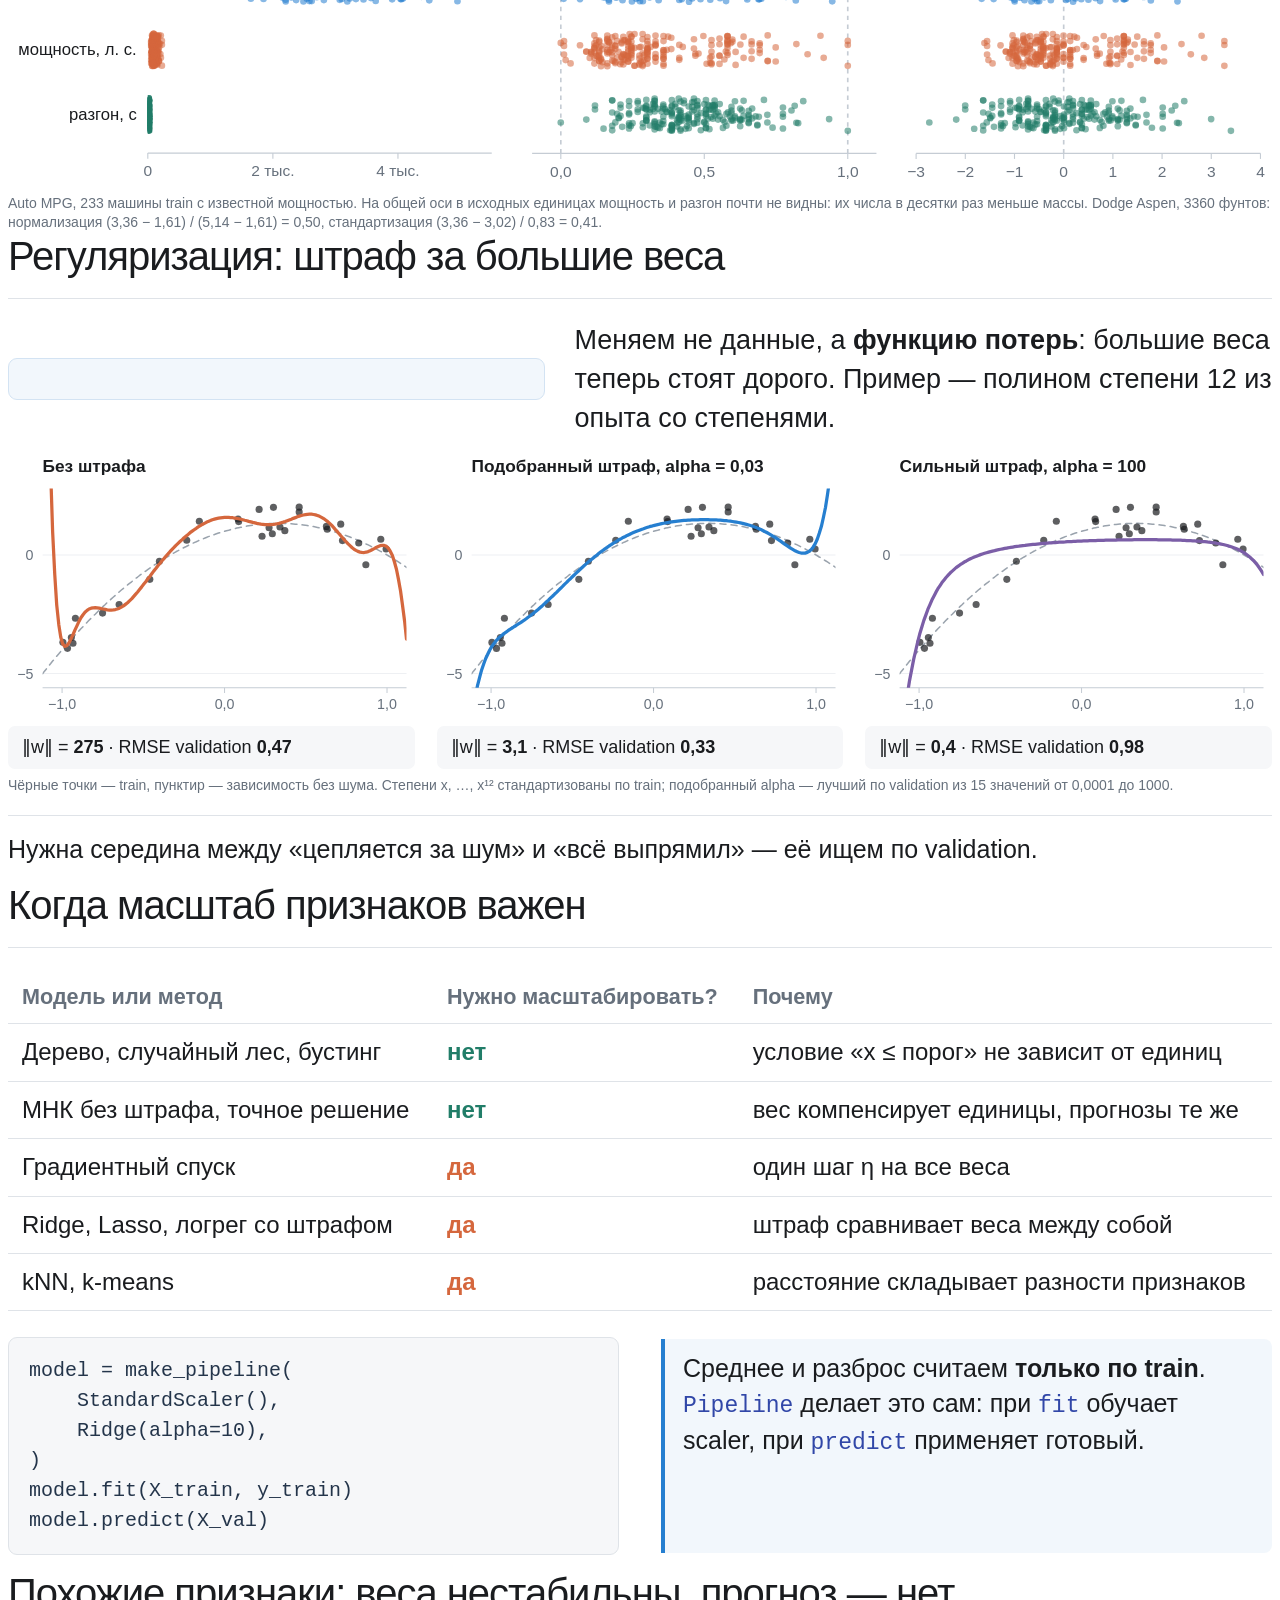
==== commit 5f68ec0a: "Linear models deck: simpler least squares, clearer collinearity slide, review fixes" ====
--- a/presentations/linear-models/index.html
+++ b/presentations/linear-models/index.html
@@ -323,78 +323,36 @@
 <div class="panel"><h3>Зачем 1/2</h3><p>Сократится с двойкой при взятии производной. Положение минимума не меняет.</p></div>
 <div class="panel"><h3>Связь с метриками</h3><p><span data-tex="J=\tfrac12\,\text{MSE}"></span>,&nbsp; <span data-tex="\text{RMSE}=\sqrt{\text{MSE}}"></span>. Минимум у всех трёх — при одних и тех же весах.</p></div>
 </div>
-<p class="small"><span data-tex="J"></span> — парабола по <span data-tex="w"></span> и по <span data-tex="b"></span>. В минимуме обе производные равны нулю — как на лекции про оптимизацию.</p>
-</section>
-
-<section id="solve-b" class="slide level2">
-<h2>Шаг 1. Производная по b</h2>
-<div class="equation" data-tex="\frac{\partial J}{\partial b}=\frac1n\sum_{i=1}^{n}\bigl(w\,x_i+b-y_i\bigr)=w\,\bar x+b-\bar y=0" data-display=""></div>
-<div class="equation accent center" data-tex="b=\bar y-w\,\bar x" data-display=""></div>
-<div class="two">
-<div><h3>Что это значит</h3><p>Лучшая прямая проходит через точку средних <span data-tex="(\bar x,\;\bar y)"></span>.</p><p>Сумма остатков на train равна нулю: модель в среднем не завышает и не занижает.</p></div>
-<div><h3>Проверка на Auto MPG</h3><p><span data-tex="\bar x=3{,}019"></span> тыс. фунтов, <span data-tex="\bar y=23{,}35"></span> mpg.</p><p><span data-tex="47{,}32-7{,}94\cdot 3{,}019=23{,}35"></span> ✓</p></div>
-</div>
-</section>
-
-<section id="solve-w" class="slide level2">
-<h2>Шаг 2. Производная по w</h2>
-<p>Подставим <span data-tex="b=\bar y-w\bar x"></span>: остаток станет <span data-tex="r_i=w(x_i-\bar x)-(y_i-\bar y)"></span>. Приравняем производную к нулю:</p>
-<div class="equation" data-tex="\frac{\partial J}{\partial w}=\frac1n\sum_{i=1}^{n}\bigl[w(x_i-\bar x)-(y_i-\bar y)\bigr](x_i-\bar x)=0" data-display=""></div>
-<div class="equation accent center" data-tex="w=\frac{\sum_i (x_i-\bar x)(y_i-\bar y)}{\sum_i (x_i-\bar x)^2}" data-display=""></div>
-<div class="two">
-<div><p><b>Числитель:</b> меняются ли <span data-tex="x"></span> и <span data-tex="y"></span> согласованно. Оба выше среднего или оба ниже — слагаемое положительное.</p></div>
-<div><p><b>Знаменатель:</b> разброс <span data-tex="x"></span>. Если все <span data-tex="x_i"></span> одинаковые, он равен нулю — наклон по таким данным определить нельзя.</p></div>
-</div>
-</section>
-
-<section id="three-points" class="slide level2">
-<h2>МНК руками: три точки</h2>
-<p class="lead">Точки (0; 1), (1; 2), (2; 2). Средние: <span data-tex="\bar x=1"></span>, <span data-tex="\bar y=\tfrac53"></span>.</p>
-<div class="two">
-<div>
-<table class="compact num">
-<tbody>
-<tr><th>x</th><th>y</th><th><span data-tex="x-\bar x"></span></th><th><span data-tex="y-\bar y"></span></th><th>произведение</th></tr>
-<tr><td>0</td><td>1</td><td>−1</td><td>−2/3</td><td>2/3</td></tr>
-<tr><td>1</td><td>2</td><td>0</td><td>1/3</td><td>0</td></tr>
-<tr><td>2</td><td>2</td><td>1</td><td>1/3</td><td>1/3</td></tr>
-<tr class="hl"><td colspan="2"><b>Сумма</b></td><td><span data-tex="\sum(x-\bar x)^2=2"></span></td><td></td><td><b>1</b></td></tr>
-</tbody>
-</table>
-</div>
-<div>
-<div class="equation" data-tex="w=\frac{1}{2},\qquad b=\frac53-\frac12\cdot 1=\frac76" data-display=""></div>
-<table class="compact num">
-<tbody>
-<tr><th>x</th><th>y</th><th>ŷ</th><th>r = ŷ − y</th></tr>
-<tr><td>0</td><td>1</td><td>7/6</td><td>+1/6</td></tr>
-<tr><td>1</td><td>2</td><td>5/3</td><td>−1/3</td></tr>
-<tr><td>2</td><td>2</td><td>13/6</td><td>+1/6</td></tr>
-</tbody>
-</table>
-</div>
-</div>
-<p class="takeaway">Сумма остатков: 1/6 − 1/3 + 1/6 = 0. Этот пример пересчитаем на семинаре в NumPy.</p>
-</section>
-
-<section id="normal-eq" class="slide level2">
-<h2>Много признаков: та же идея в матричной записи</h2>
-<p>Допишем к <span data-tex="X"></span> столбец единиц: <span data-tex="\tilde X=[\,1,\;X\,]"></span>, <span data-tex="\theta=(b,\;w)"></span>. Тогда <span data-tex="\hat y=\tilde X\theta"></span>, и все производные равны нулю, когда</p>
-<div class="equation accent center" data-tex="\tilde X^{\top}(\tilde X\theta-y)=0\qquad\Longrightarrow\qquad\theta=(\tilde X^{\top}\tilde X)^{-1}\tilde X^{\top}y" data-display=""></div>
-<div class="two">
-<div>
-<p class="small">Формула с обратной матрицей работает, когда столбцы <span data-tex="\tilde X"></span> не выражаются друг через друга. В коде матрицу не обращают — вызывают устойчивый решатель.</p>
-</div>
-<div>
-<pre><code>X1 = np.c_[np.ones(len(X)), X]
-theta, *_ = np.linalg.lstsq(X1, y, rcond=None)
-
-<span class="c"># то же самое в scikit-learn</span>
-model = LinearRegression().fit(X, y)
-model.intercept_, model.coef_</code></pre>
-</div>
-</div>
-<p class="takeaway">Одна формула вместо перебора: МНК решается точно и быстро.</p>
+<p class="small"><span data-tex="J"></span> — парабола по <span data-tex="w"></span> и по <span data-tex="b"></span>. Её минимум найдём так же, как на лекции про оптимизацию: через производную.</p>
+</section>
+
+<section id="min-derivative" class="slide level2 demo-slide">
+<h2>Минимум ищем через производную</h2>
+<p class="lead">Зафиксируем b = 47,32 и будем менять только наклон w. Ошибка J по w — парабола.</p>
+<div class="scene" data-scene="tangent"></div>
+<p class="takeaway">В минимуме производная равна нулю. Слева от него она отрицательна, справа — положительна: знак подсказывает, куда двигать вес.</p>
+<aside class="notes">Подвигать ползунок: касательная к параболе наклоняется, её наклон — производная. В точке минимума касательная горизонтальна. Это и есть условие, по которому МНК находит веса. Отсюда же два пути: решить уравнение «производная = 0» или шагать против производной — градиентный спуск.</aside>
+</section>
+
+<section id="system" class="slide level2">
+<h2>Производные равны нулю — это система линейных уравнений</h2>
+<p class="lead">Для одного признака две неизвестные, w и b, и две производные. Приравняем обе к нулю и разделим на n:</p>
+<div class="two" style="gap:34px">
+<div>
+<div class="equation accent" data-tex="\begin{cases}\overline{x^2}\cdot w+\bar x\cdot b=\overline{xy}\\[2pt] \bar x\cdot w+b=\bar y\end{cases}" data-display=""></div>
+<p class="small">Черта — среднее по train. Коэффициенты считаются по всей выборке, а дальше — обычная школьная система.</p>
+<p style="margin-bottom:4px"><b>Auto MPG</b>, масса → экономичность:</p>
+<div class="equation plain math-small" data-tex="\begin{cases}9{,}80\,w+3{,}02\,b=65{,}06\\[2pt] 3{,}02\,w+b=23{,}35\end{cases}\;\Rightarrow\; w=-7{,}94,\;b=47{,}32" data-display=""></div>
+</div>
+<div class="panel">
+<h3>Руками: точки (0; 1), (1; 2), (2; 2)</h3>
+<p><span data-tex="\bar x=1,\;\bar y=\tfrac53,\;\overline{x^2}=\tfrac53,\;\overline{xy}=2"></span></p>
+<div class="equation plain math-small" data-tex="\begin{cases}\tfrac53w+b=2\\[2pt] w+b=\tfrac53\end{cases}\;\Rightarrow\;\tfrac23w=\tfrac13\;\Rightarrow\;w=\tfrac12,\;b=\tfrac76" data-display=""></div>
+<p class="small">Этот пример пересчитаем на семинаре в NumPy.</p>
+</div>
+</div>
+<div class="bridge-rule">Для d признаков — система из d + 1 уравнения: <span data-tex="A\theta=c"></span>, где <span data-tex="A=\tilde X^{\top}\tilde X,\;c=\tilde X^{\top}y"></span>. Её и решает <code>LinearRegression().fit(X, y)</code>.</div>
+<aside class="notes">Вывод формулы наклона через центрирование не делаем. Достаточно: J — парабола, в минимуме производные нулевые, получается система Aθ = c, её решает библиотека. Если спросят про обратную матрицу: θ = A⁻¹c работает, когда признаки не дублируют друг друга; в коде вызывают устойчивый решатель (np.linalg.lstsq).</aside>
 </section>
 
 <section id="gradient" class="slide level2">
@@ -440,7 +398,7 @@
 <button type="button">Прогнозы и RMSE на validation</button>
 <button type="button">Ничего: вес останется −7,94</button>
 <button type="button">Вес при массе изменится, прогнозы останутся теми же</button>
-<button type="button">Модель перестанет быть линейной</button>
+<button type="button">Вес при массе останется прежним, изменится только свободный член b</button>
 </div>
 <p class="quiz-why">Умножение признака на константу МНК компенсирует весом: w · x не меняется. У точного решения без штрафа прогнозы от единиц измерения не зависят.</p>
 </div>
@@ -453,9 +411,9 @@
 <button type="button">Добавить больше итераций</button>
 <button type="button">Уменьшить шаг η и стандартизовать признаки</button>
 <button type="button">Заменить MSE на RMSE</button>
-<button type="button">Убрать свободный член b</button>
-</div>
-<p class="quiz-why">Расходимость — признак слишком большого шага для самого «крутого» направления. Стандартизация выравнивает масштабы, после неё один шаг подходит всем весам.</p>
+<button type="button">Добавить к функции потерь Ridge-штраф</button>
+</div>
+<p class="quiz-why">Расходимость — признак слишком большого шага для самого «крутого» направления. Стандартизация выравнивает масштабы, после неё один шаг подходит всем весам. Штраф делает функцию потерь только круче — расходимость от него не исчезнет.</p>
 </div>
 </section>
 
@@ -546,10 +504,11 @@
 </section>
 
 <section id="collinear" class="slide level2 demo-slide">
-<h2>Похожие признаки: веса скачут, прогноз почти не меняется</h2>
-<p class="lead">Масса и объём двигателя почти дублируют друг друга. Обучим модель 40 раз на случайных подвыборках train.</p>
+<h2>Похожие признаки: веса нестабильны, прогноз — нет</h2>
+<p class="lead">Масса и объём двигателя почти дублируют друг друга (корреляция 0,92). Обучим модель на них 40 раз на случайных подвыборках train.</p>
 <div class="scene" data-scene="collinear"></div>
-<aside class="notes">Каждая точка — пара весов одной модели. У МНК облако вытянуто по диагонали: модель может «перекладывать» вклад с массы на объём и обратно, сумма вкладов почти та же. Поэтому по отдельному весу нельзя судить о важности. Ridge стягивает облако. Это тот же эффект, что перестановочная важность у коррелирующих температур в лекции про бустинг.</aside>
+<p class="takeaway">Данные хорошо определяют <b>сумму</b> весов похожих признаков, но не то, как её поделить. Поэтому по отдельному весу нельзя судить о важности признака.</p>
+<aside class="notes">Каждая точка — одна обученная модель. У МНК вес массы гуляет от −6,7 до −2,8, а сумма весов массы и объёма почти постоянна. Прогноз для конкретной машины меняется меньше чем на ±0,5 mpg. Ridge делит вклад ровнее, его веса стабильнее; прогноз такой же стабильный. Связь с бустингом: перестановочная важность коррелирующих температур.</aside>
 </section>
 
 <section id="regularization" class="slide level2">
@@ -587,14 +546,14 @@
 <div>
 <p class="lead" style="font-size:22px;margin-bottom:8px">Шесть признаков, все стандартизованы. Цилиндры, объём, мощность и масса сильно связаны.</p>
 <div class="line-list">
-<p><b class="muted">МНК.</b> Вес мощности <b>положительный</b> — будто мощная машина экономичнее. Так модель компенсирует похожие признаки.</p>
-<p><b class="blue">Ridge.</b> Все веса меньше по модулю, знак мощности стал естественным. Нулей нет.</p>
-<p><b class="orange">Lasso.</b> Цилиндры и разгон — <b>ровно ноль</b>: модели хватило массы и объёма.</p>
+<p><b class="muted">МНК.</b> Веса цилиндров, мощности и разгона положительные. По отдельности их не прочитать: модель делит вклад между похожими признаками.</p>
+<p><b class="blue">Ridge.</b> Общая величина весов меньше: ‖w‖ 6,28 → 5,01. Вклад похожих признаков перераспределился: объём −0,71 → −1,05, мощность +0,27 → −0,43. Нулей нет.</p>
+<p><b class="orange">Lasso.</b> Цилиндры и разгон — <b>ровно ноль</b>. Остались масса, объём, год и небольшой вес мощности.</p>
 </div>
 <p class="small">RMSE на validation: МНК 3,02 · Ridge 3,01 · Lasso 2,79 mpg. alpha у каждой модели выбран по validation.</p>
 </div>
 </div>
-<aside class="notes">Обратить внимание: знак веса у МНК при связанных признаках может быть «неправильным» — это не свойство машин, а способ модели поделить вклад между похожими столбцами. Lasso выбрал один признак из группы похожих; на другой выборке выбор может отличаться.</aside>
+<aside class="notes">Ridge ограничивает сумму квадратов весов, а не каждый вес по отдельности: при связанных признаках отдельный вес может вырасти по модулю и сменить знак. Знак веса у МНК при связанных признаках не стоит читать как свойство машин — это способ модели поделить вклад между похожими столбцами. Lasso выбрал один признак из группы похожих; на другой выборке выбор может отличаться.</aside>
 </section>
 
 <section id="tune-alpha" class="slide level2">
@@ -632,7 +591,7 @@
 <button type="button">Обучить на всей таблице, потом разбить на train и validation</button>
 <button type="button">Обучить на train, применить к train, validation и test</button>
 <button type="button">Обучить отдельно на train, отдельно на validation и отдельно на test</button>
-<button type="button">Масштабировать только ответ y</button>
+<button type="button">Не масштабировать: Ridge сам подстроит веса под единицы измерения</button>
 </div>
 <p class="quiz-why">Среднее и разброс — тоже параметры, выученные по данным. Если считать их по всей таблице, информация из validation и test утекает в обучение. Pipeline исключает эту ошибку.</p>
 </div>
@@ -644,7 +603,7 @@
 <div class="quiz-options">
 <button type="button">Число цилиндров не связано с экономичностью</button>
 <button type="button">Масса — причина расхода, цилиндры — нет</button>
-<button type="button">В данных ошибка, признак надо удалить из таблицы</button>
+<button type="button">Цилиндры можно выкинуть из таблицы для любой модели</button>
 <button type="button">При этом штрафе модели хватило других признаков, похожих на этот</button>
 </div>
 <p class="quiz-why">Цилиндры сильно коррелируют с массой и объёмом. Lasso оставляет один признак из группы похожих; какой именно — может зависеть от выборки. О причинности веса не говорят.</p>
@@ -793,9 +752,9 @@
 <div class="scene bare" data-scene="digitweights"></div>
 <div>
 <p>64 веса — по одному на пиксель. Разложим их в ту же сетку 8×8.</p>
-<p>Оранжевые пиксели — в левой половине. У восьмёрки там левые стороны петель, у тройки пусто: яркий пиксель в этом месте повышает score «8».</p>
-<div class="bridge-rule">Score изображения — сумма «яркость пикселя × вес». Ровно та же сумма вкладов, что в прогнозе для Dodge Aspen.</div>
-<p class="small">Веса показаны для стандартизованных признаков. Это описание модели, а не «объяснение» того, как устроены цифры.</p>
+<p>Оранжевые пиксели — в левой половине. У восьмёрки там левые стороны петель, у тройки пусто: если пиксель там ярче обычного, score «8» растёт.</p>
+<div class="equation math-small" data-tex="z=b+\sum_{j=1}^{64}w_j\cdot\frac{\text{яркость}_j-\text{средняя}_j}{\text{разброс}_j}" data-display=""></div>
+<p class="small">Модель видит не саму яркость, а стандартизованную: насколько пиксель ярче или темнее своего среднего на train. Та же сумма вкладов плюс свободный член, что и в прогнозе для Dodge Aspen. Это описание модели, а не «объяснение» того, как устроены цифры.</p>
 </div>
 </div>
 <aside class="notes">Спросить зал: где у тройки чернила, а у восьмёрки нет, и наоборот? Оранжевые пиксели слева в середине — левая сторона петель восьмёрки, у тройки там пусто.</aside>
@@ -857,11 +816,24 @@
 <h2>Логистическая регрессия выдала для объекта p = 0,3. Какой класс предскажет модель?</h2>
 <div class="quiz-options">
 <button type="button">Класс 0: вероятность меньше половины</button>
-<button type="button">Класс 1: вероятность больше нуля</button>
+<button type="button">Класс 1 с вероятностью 0,3: модель выбирает класс случайно</button>
 <button type="button">Зависит от порога: при t = 0,5 — класс 0, при t = 0,2 — класс 1</button>
-<button type="button">Никакой: p = 0,3 означает, что модель не обучилась</button>
+<button type="button">Класс 0, а порог менять нельзя: 0,5 зашит в log loss</button>
 </div>
 <p class="quiz-why">Вероятность и класс — разные величины. Метод predict использует порог 0,5, но это соглашение по умолчанию, а не свойство модели. Порог выбирают под цену ошибок.</p>
+</div>
+</section>
+
+<section id="quiz-logit-weight" class="slide level2 quiz-slide">
+<div class="quiz" data-answer="2" data-time="30">
+<h2>У логрега вес признака «стаж» равен 0,7. Стаж вырос на 1 год, остальное не изменилось. Что произошло?</h2>
+<div class="quiz-options">
+<button type="button">Вероятность класса 1 выросла на 0,7</button>
+<button type="button">Вероятность класса 1 выросла на 70%</button>
+<button type="button">Score вырос на 0,7, шансы p/(1−p) умножились на e<sup>0,7</sup> ≈ 2</button>
+<button type="button">Score вырос на 0,7, поэтому класс обязательно сменится</button>
+</div>
+<p class="quiz-why">Вес линейно меняет score — логарифм шансов. Шансы умножаются на e<sup>0,7</sup> ≈ 2,01. Насколько при этом вырастет вероятность, зависит от того, где объект на сигмоиде: от 0,5 до 0,67, но от 0,95 только до 0,975.</p>
 </div>
 </section>
 
@@ -872,7 +844,7 @@
 <button type="button">Штраф ослабнет: веса вырастут, log loss на train уменьшится</button>
 <button type="button">Штраф усилится: веса станут ближе к нулю</button>
 <button type="button">Изменится порог классификации</button>
-<button type="button">Модель превратится в линейную регрессию</button>
+<button type="button">Ничего: C влияет только на скорость обучения</button>
 </div>
 <p class="quiz-why">C — обратная сила регуляризации. Большое C разрешает большие веса. Качество на validation при этом может как вырасти, так и упасть — проверяем.</p>
 </div>
@@ -908,7 +880,7 @@
 <tr><th></th><th>Дерево, бустинг</th><th>Линейная регрессия</th><th>Логистическая регрессия</th></tr>
 <tr><td><b>Задача</b></td><td>регрессия и классификация</td><td>регрессия</td><td>классификация</td></tr>
 <tr><td><b>Что выдаёт</b></td><td>ответ листа или сумму листьев</td><td>число <span data-tex="w\cdot x+b"></span></td><td>вероятность <span data-tex="\sigma(w\cdot x+b)"></span></td></tr>
-<tr><td><b>Форма</b></td><td>ступеньки, прямоугольники</td><td>прямая, плоскость</td><td>прямая граница классов</td></tr>
+<tr><td><b>Форма</b></td><td>ступеньки, прямоугольники</td><td>прямая, плоскость — на исходных признаках</td><td>прямая граница — на исходных признаках</td></tr>
 <tr><td><b>Что обучаем</b></td><td>признаки и пороги в узлах</td><td>веса: МНК или спуск</td><td>веса: спуск по log loss</td></tr>
 <tr><td><b>Взаимодействия</b></td><td>находит само при глубине ≥ 2</td><td colspan="2">нужен столбец <span data-tex="x_1x_2"></span></td></tr>
 <tr><td><b>Масштаб признаков</b></td><td>не важен</td><td colspan="2">важен для спуска и штрафа</td></tr>
@@ -917,6 +889,7 @@
 <tr><td><b>Как заглянуть внутрь</b></td><td>важности, SHAP, ICE</td><td colspan="2">веса — при одинаковом масштабе и с оглядкой на похожие признаки</td></tr>
 </tbody>
 </table>
+<p class="small">С новыми признаками (x², x₁·x₂, one-hot) обе линейные модели рисуют кривые — они остаются линейными по весам.</p>
 </section>
 
 <section id="when-linear" class="slide level2">
@@ -936,7 +909,7 @@
 <button type="button">Обе выдадут среднее по train</button>
 <button type="button">Дерево выдаст ответ крайнего листа, прямая продолжит снижать прогноз</button>
 <button type="button">Дерево продолжит тренд, прямая выдаст константу</button>
-<button type="button">Обе откажутся делать прогноз</button>
+<button type="button">Обе продолжат тренд: они обучены на одних данных</button>
 </div>
 <p class="quiz-why">Дерево не знает ничего за последним порогом — там тот же лист. Линейная модель экстраполирует; хорошо это или плохо, зависит от того, продолжается ли тренд на самом деле.</p>
 </div>
@@ -962,9 +935,9 @@
 <button type="button">Бустинг с деревьями глубины 2</button>
 <button type="button">Линейная регрессия</button>
 <button type="button">Ridge с правильно подобранным alpha</button>
-<button type="button">Никакая: нужны другие данные</button>
-</div>
-<p class="quiz-why">Дерево глубины 2 задаёт два вопроса подряд: «выходной?» и «есть скидка?». Линейной модели нужен столбец «скидка × выходной» — тогда и она справится.</p>
+<button type="button">Линейная регрессия, если добавить столбцы скидка² и выходной²</button>
+</div>
+<p class="quiz-why">Дерево глубины 2 задаёт два вопроса подряд: «выходной?» и «есть скидка?». Линейной модели нужен столбец «скидка × выходной» — квадраты отдельных признаков взаимодействие не описывают.</p>
 </div>
 </section>
 
@@ -984,7 +957,7 @@
 <div class="flow">
 <div><b>01</b><h3>Задача и метрика</h3><p>Число или класс? Что считается ошибкой и что сдаём: метки или вероятности?</p></div>
 <div><b>02</b><h3>Разбиение</h3><p>Train, validation, test — до любой подгонки. Для классов — стратификация.</p></div>
-<div><b>03</b><h3>Константа</h3><p>Среднее, медиана или частый класс. Точка отсчёта для всех моделей.</p></div>
+<div><b>03</b><h3>Константа</h3><p>Регрессия: среднее или медиана. Классы: доля класса 1 на train как вероятность, для accuracy — частый класс.</p></div>
 <div><b>04</b><h3>Признаки</h3><p>Пропуски, one-hot, масштаб. Всё внутри Pipeline, обучение только на train.</p></div>
 <div><b>05</b><h3>Простая модель</h3><p>Ridge или логрег. Быстро и видно, решаема ли задача.</p></div>
 <div><b>06</b><h3>Настройка</h3><p>alpha или C, новые признаки, порог — по validation.</p></div>
--- a/presentations/linear-models/styles.css
+++ b/presentations/linear-models/styles.css
@@ -200,3 +200,7 @@
 .reveal #scenarios .scenario .small{font-size:21px;margin-top:16px}
 .reveal #pipeline .flow{margin-top:24px;gap:20px}
 .reveal #pipeline .flow>div{min-height:225px}
+
+.reveal #comparison table{font-size:19px}
+.reveal #comparison td,.reveal #comparison th{padding:6px 10px}
+.reveal #comparison .small{margin:6px 0 0;font-size:18px}
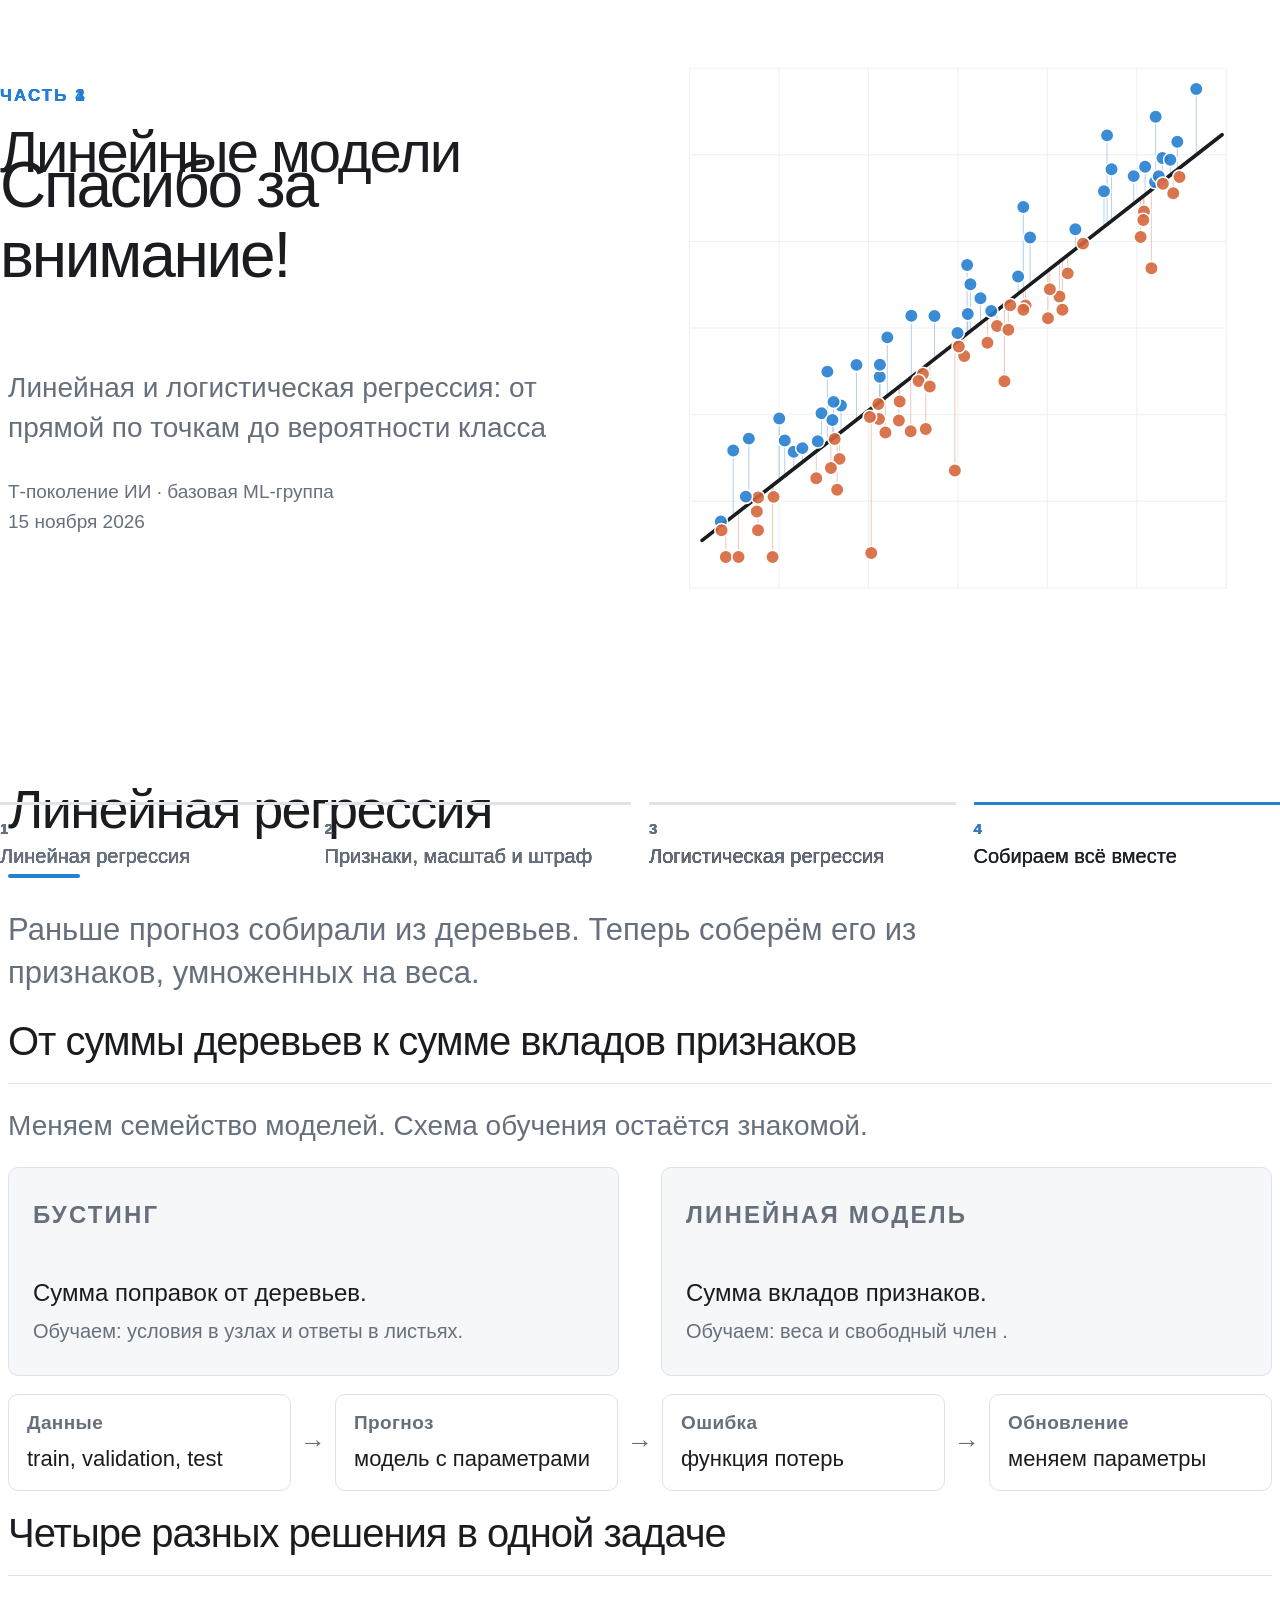
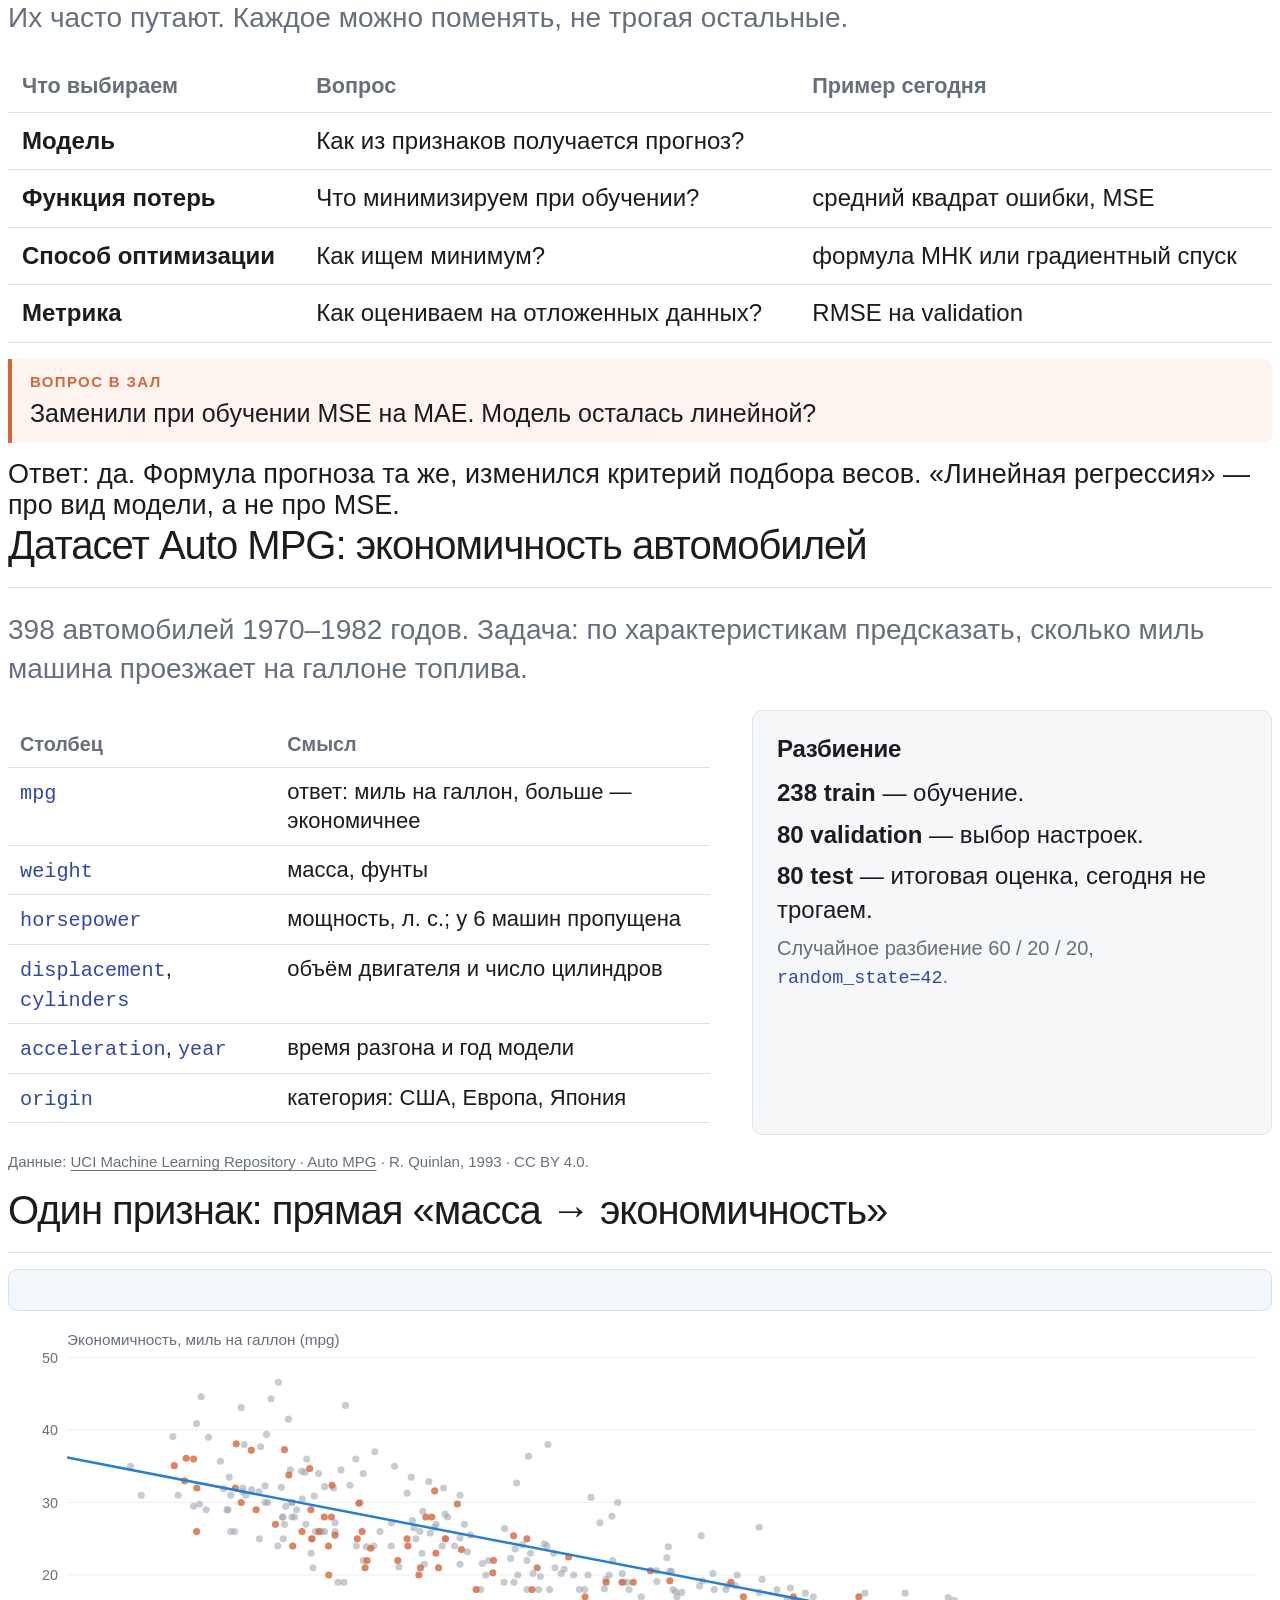
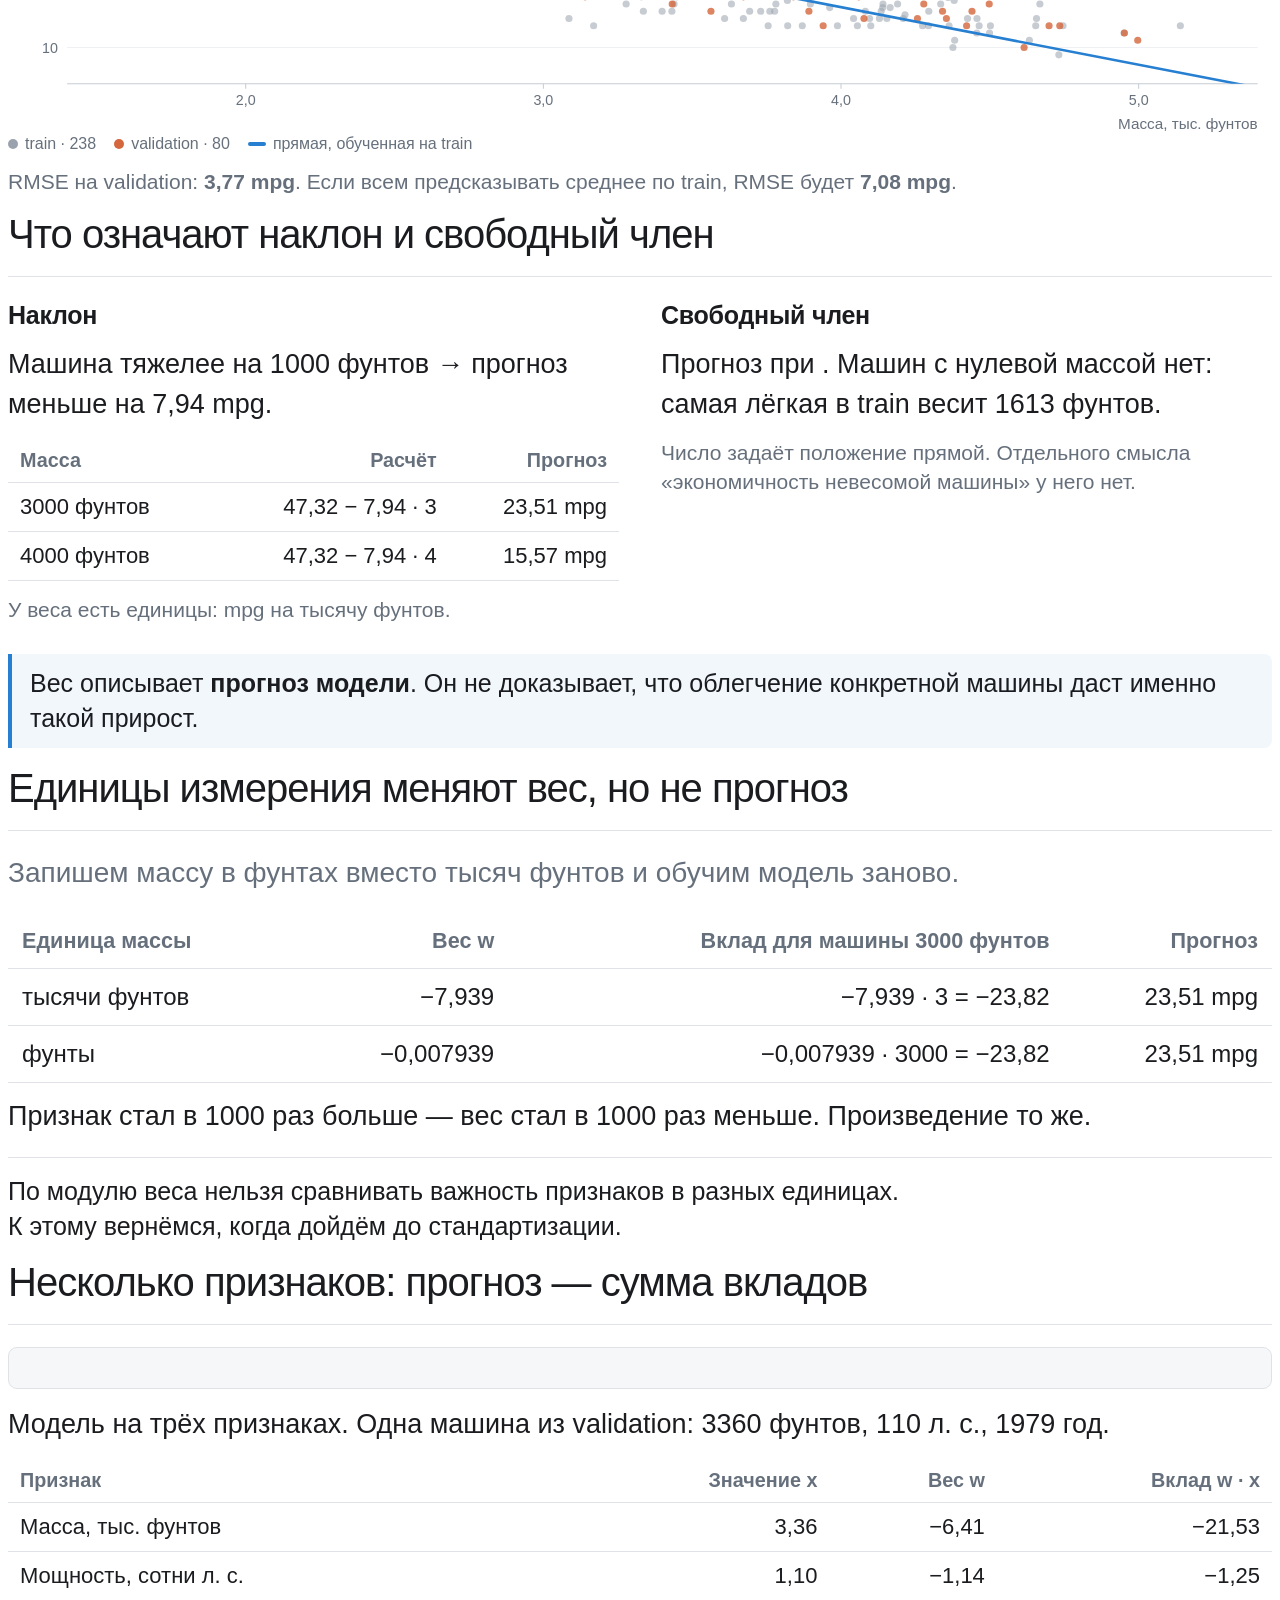
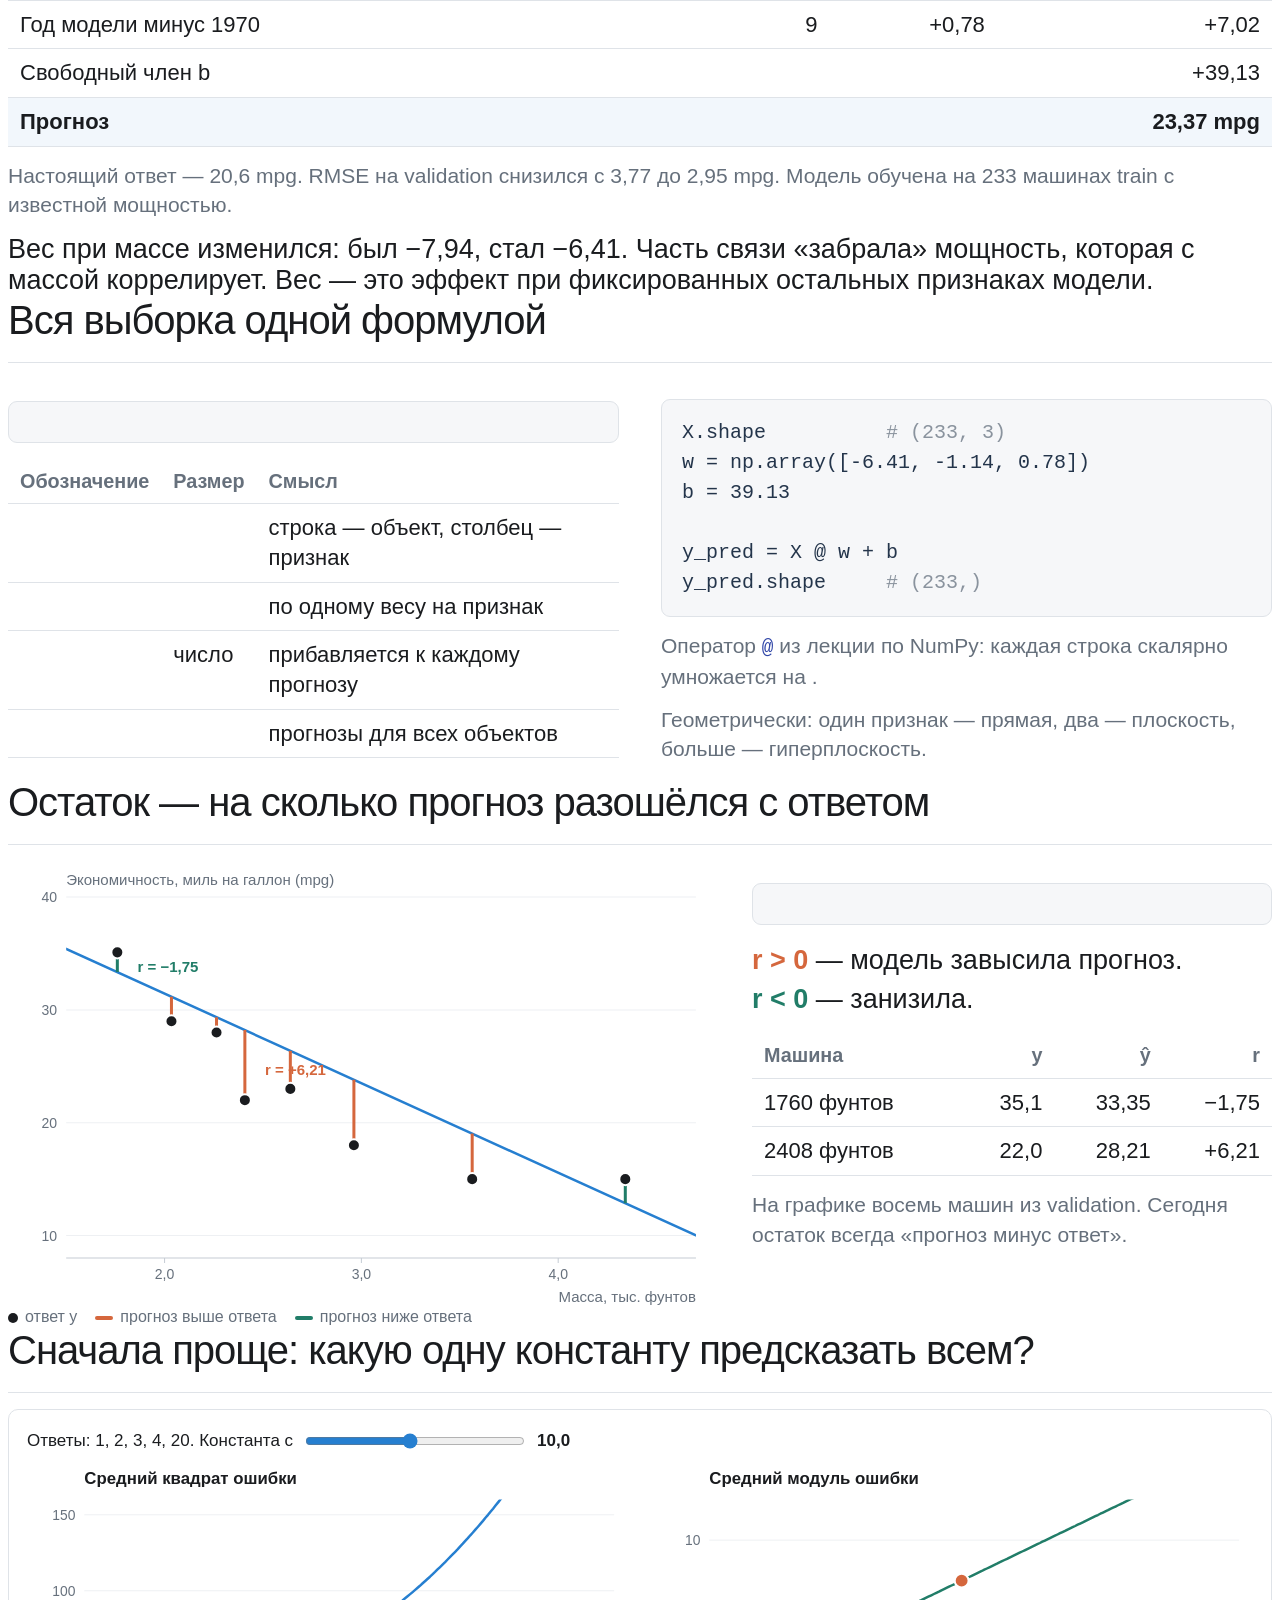
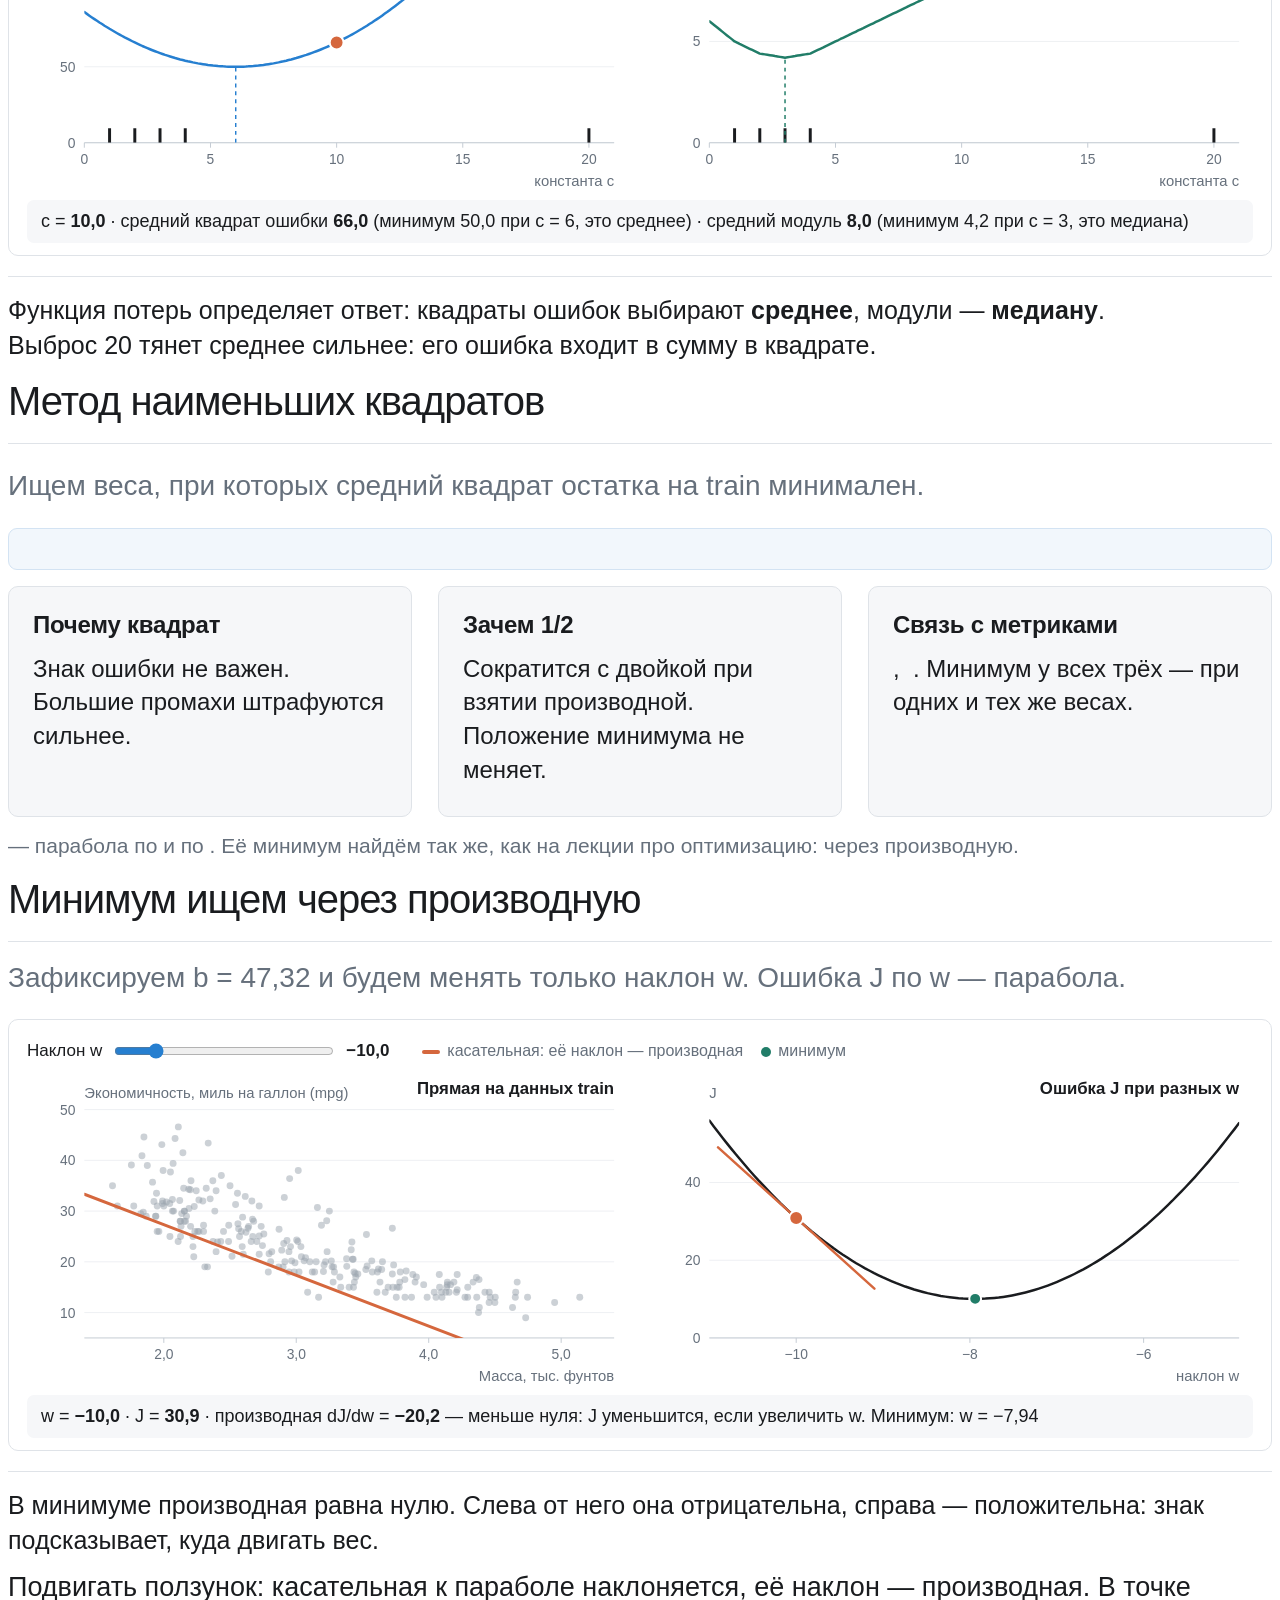
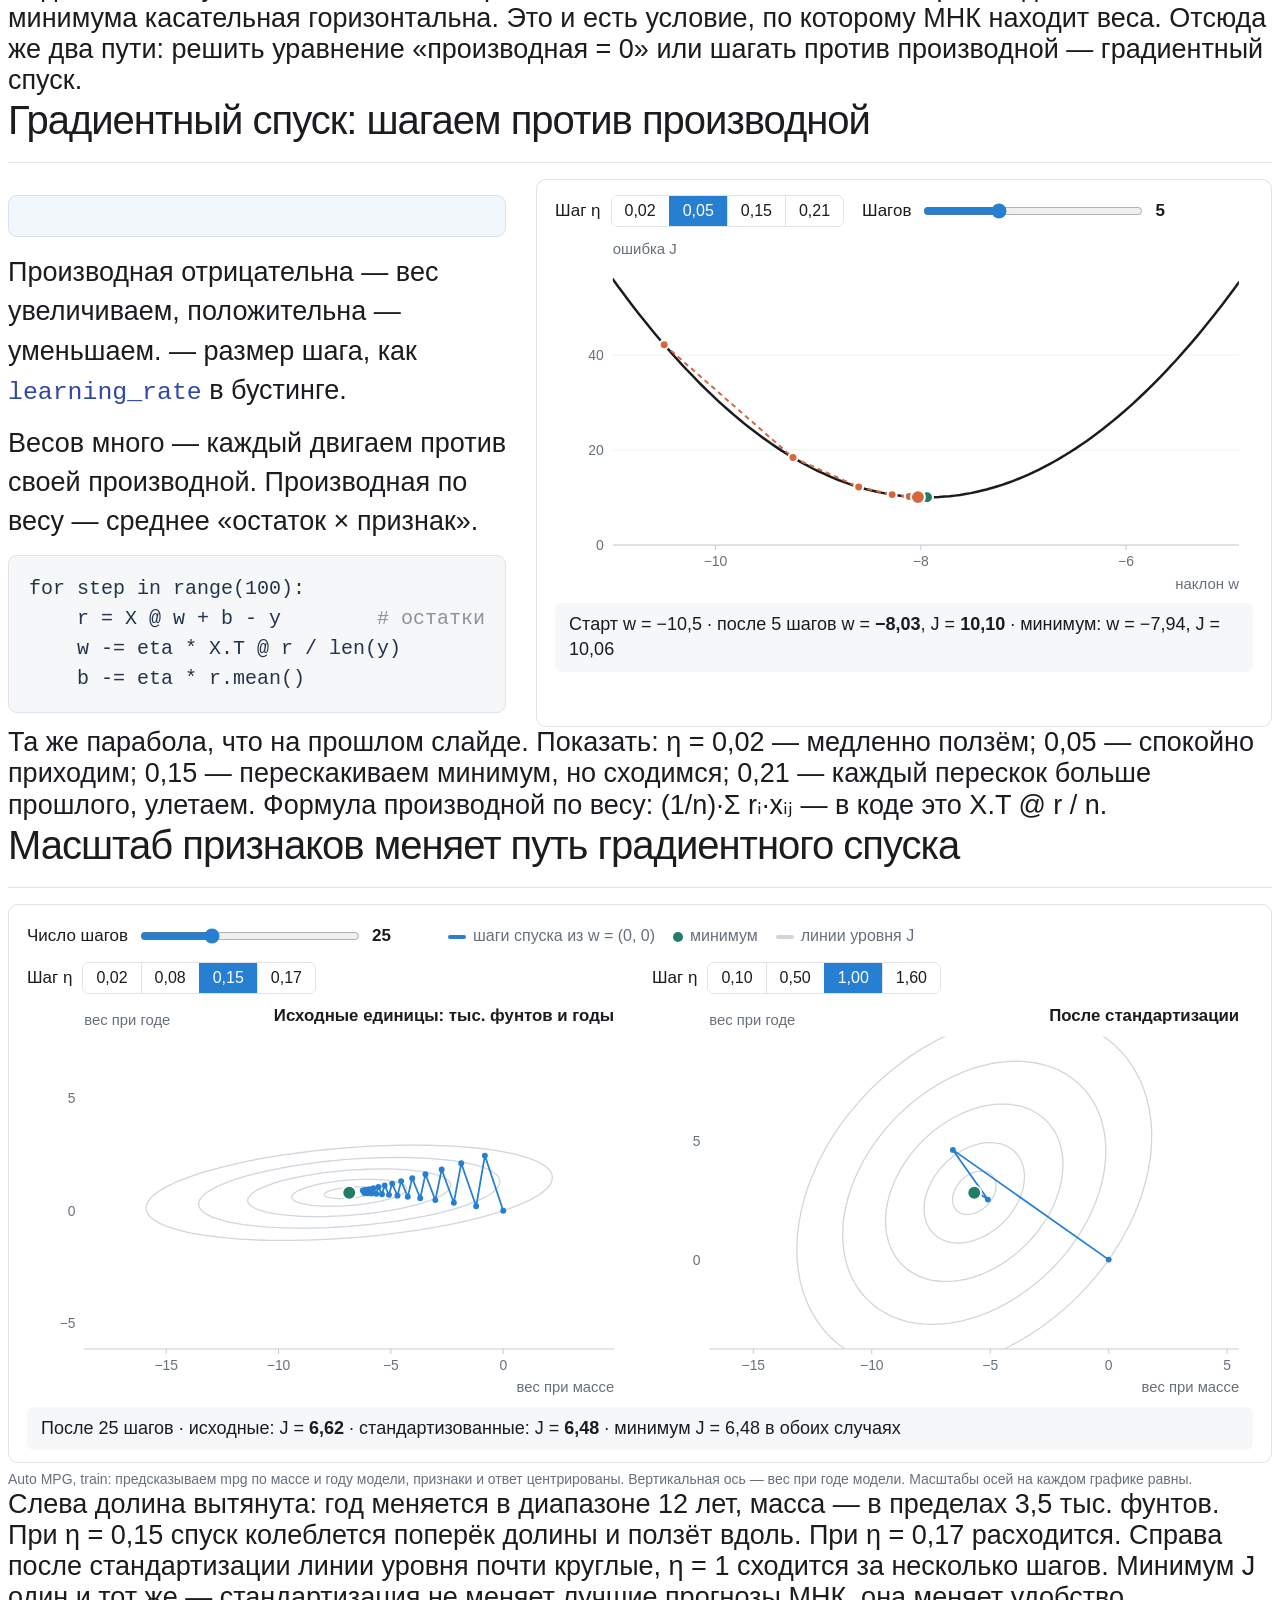
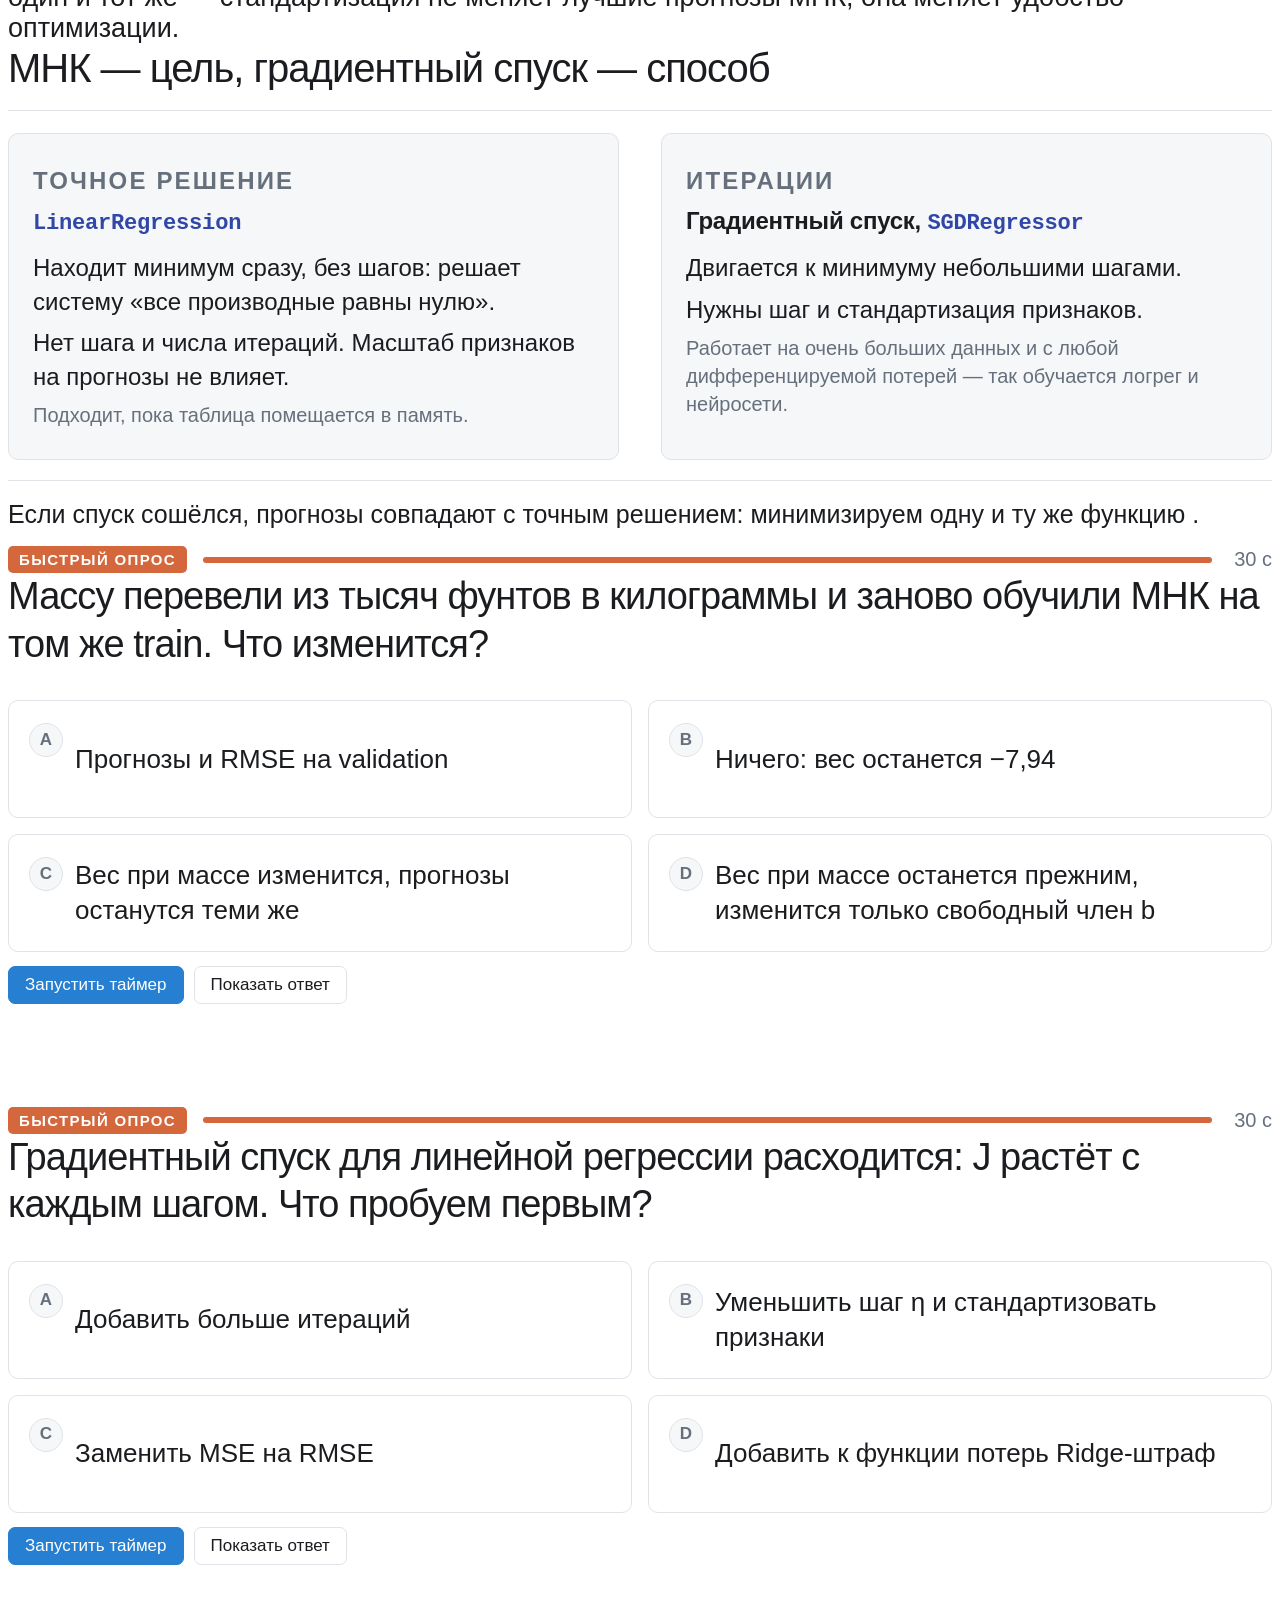
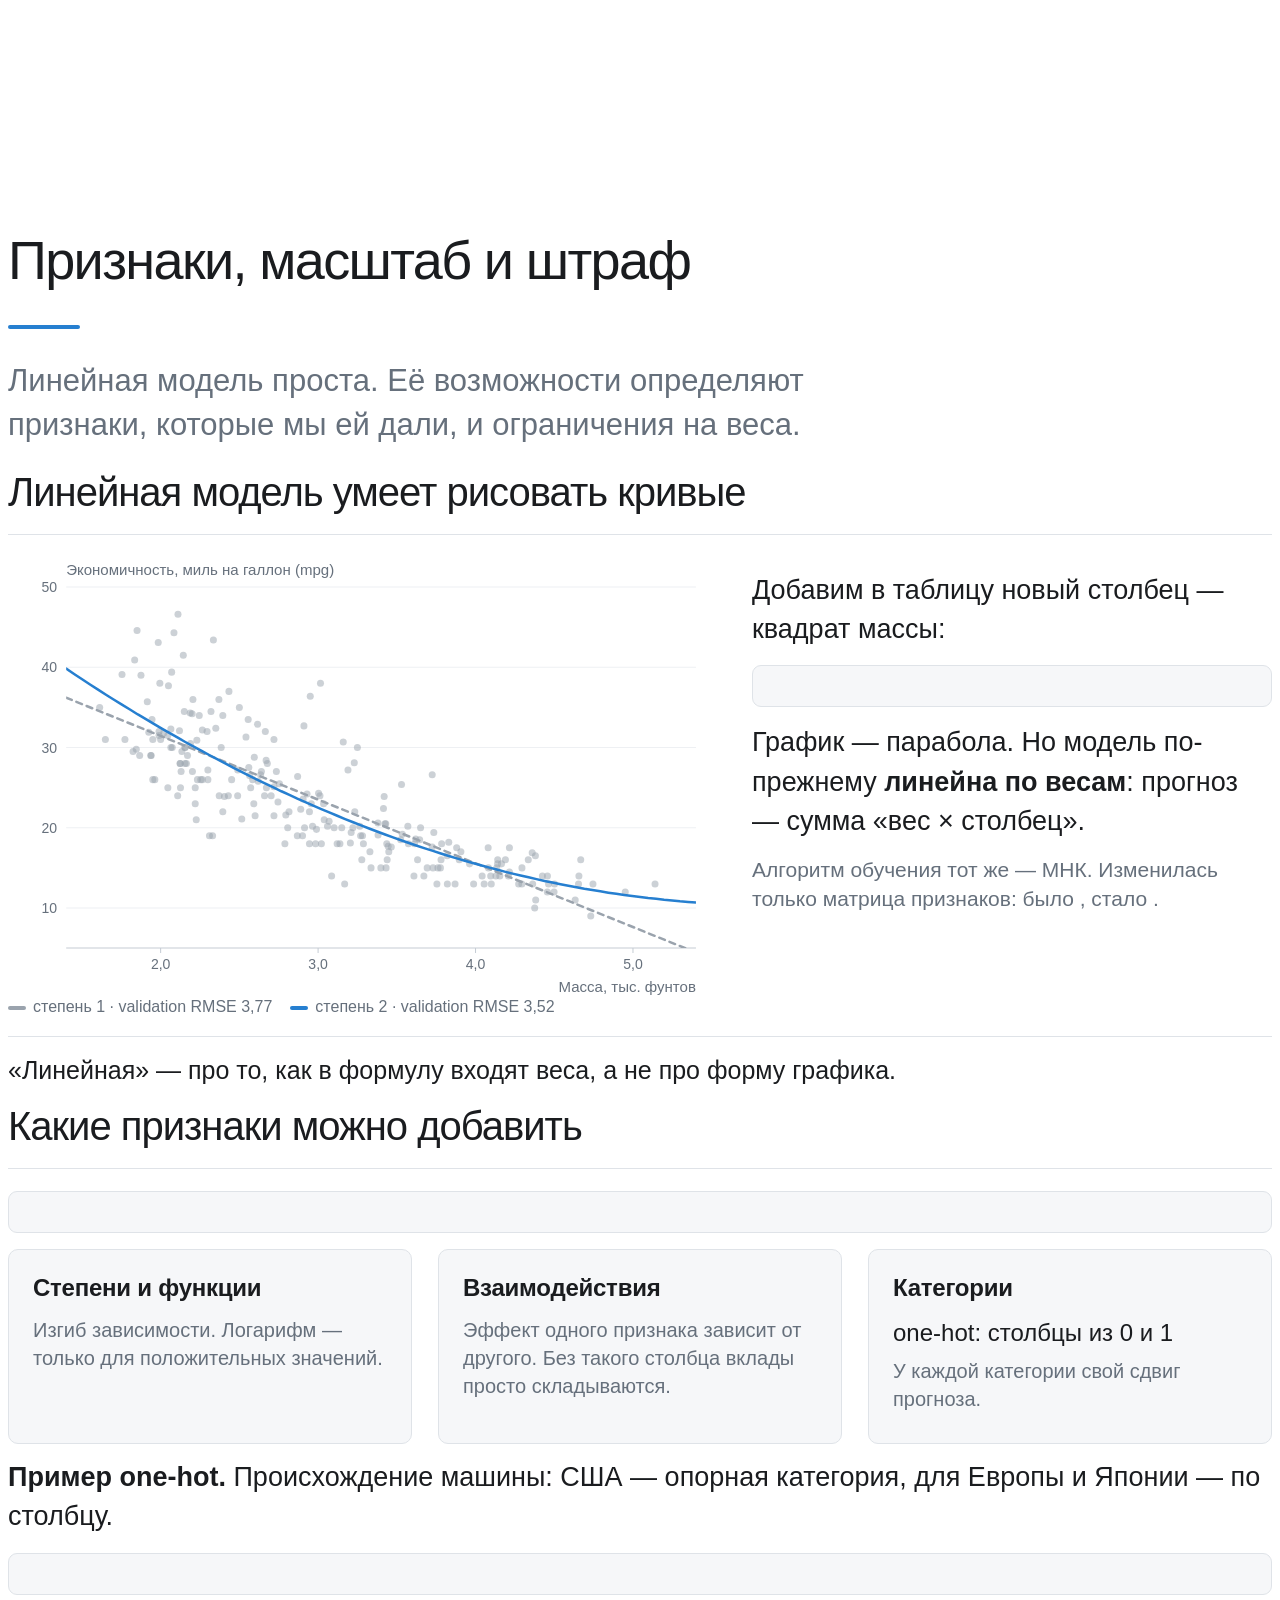
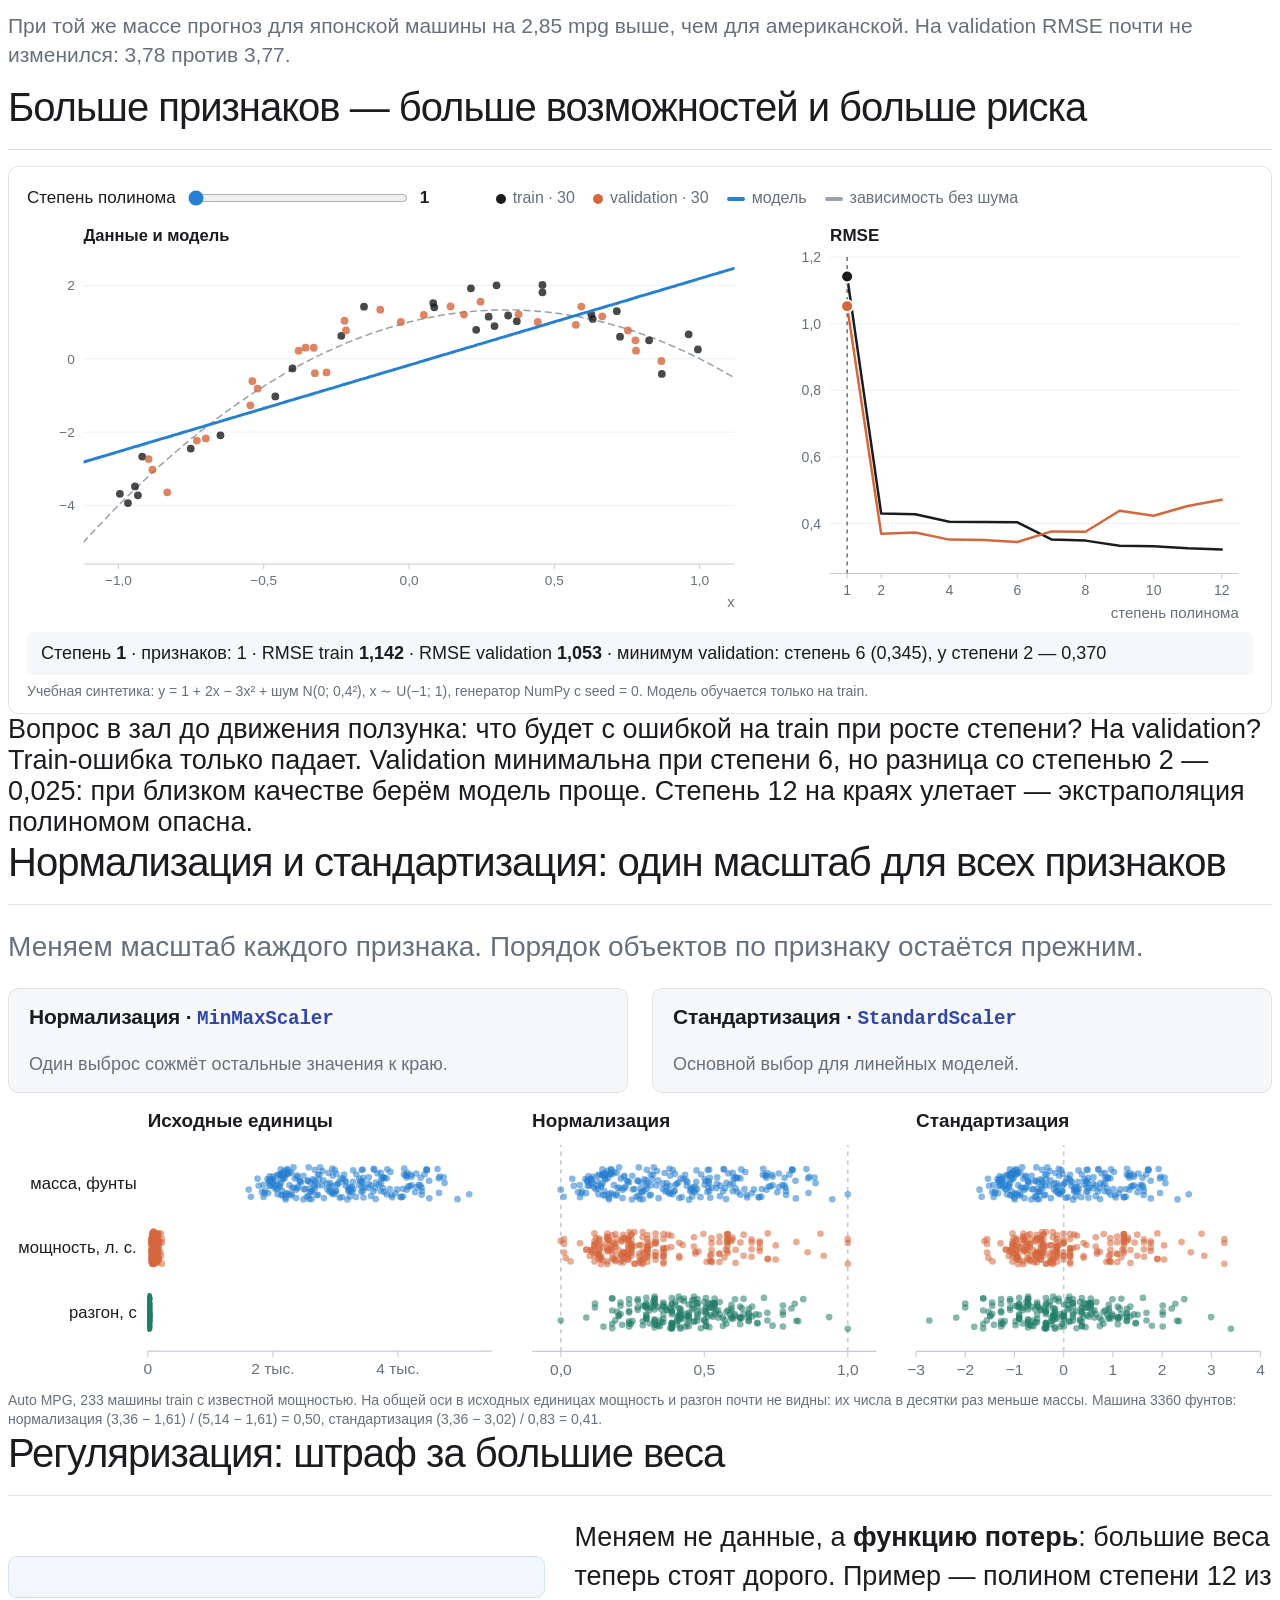
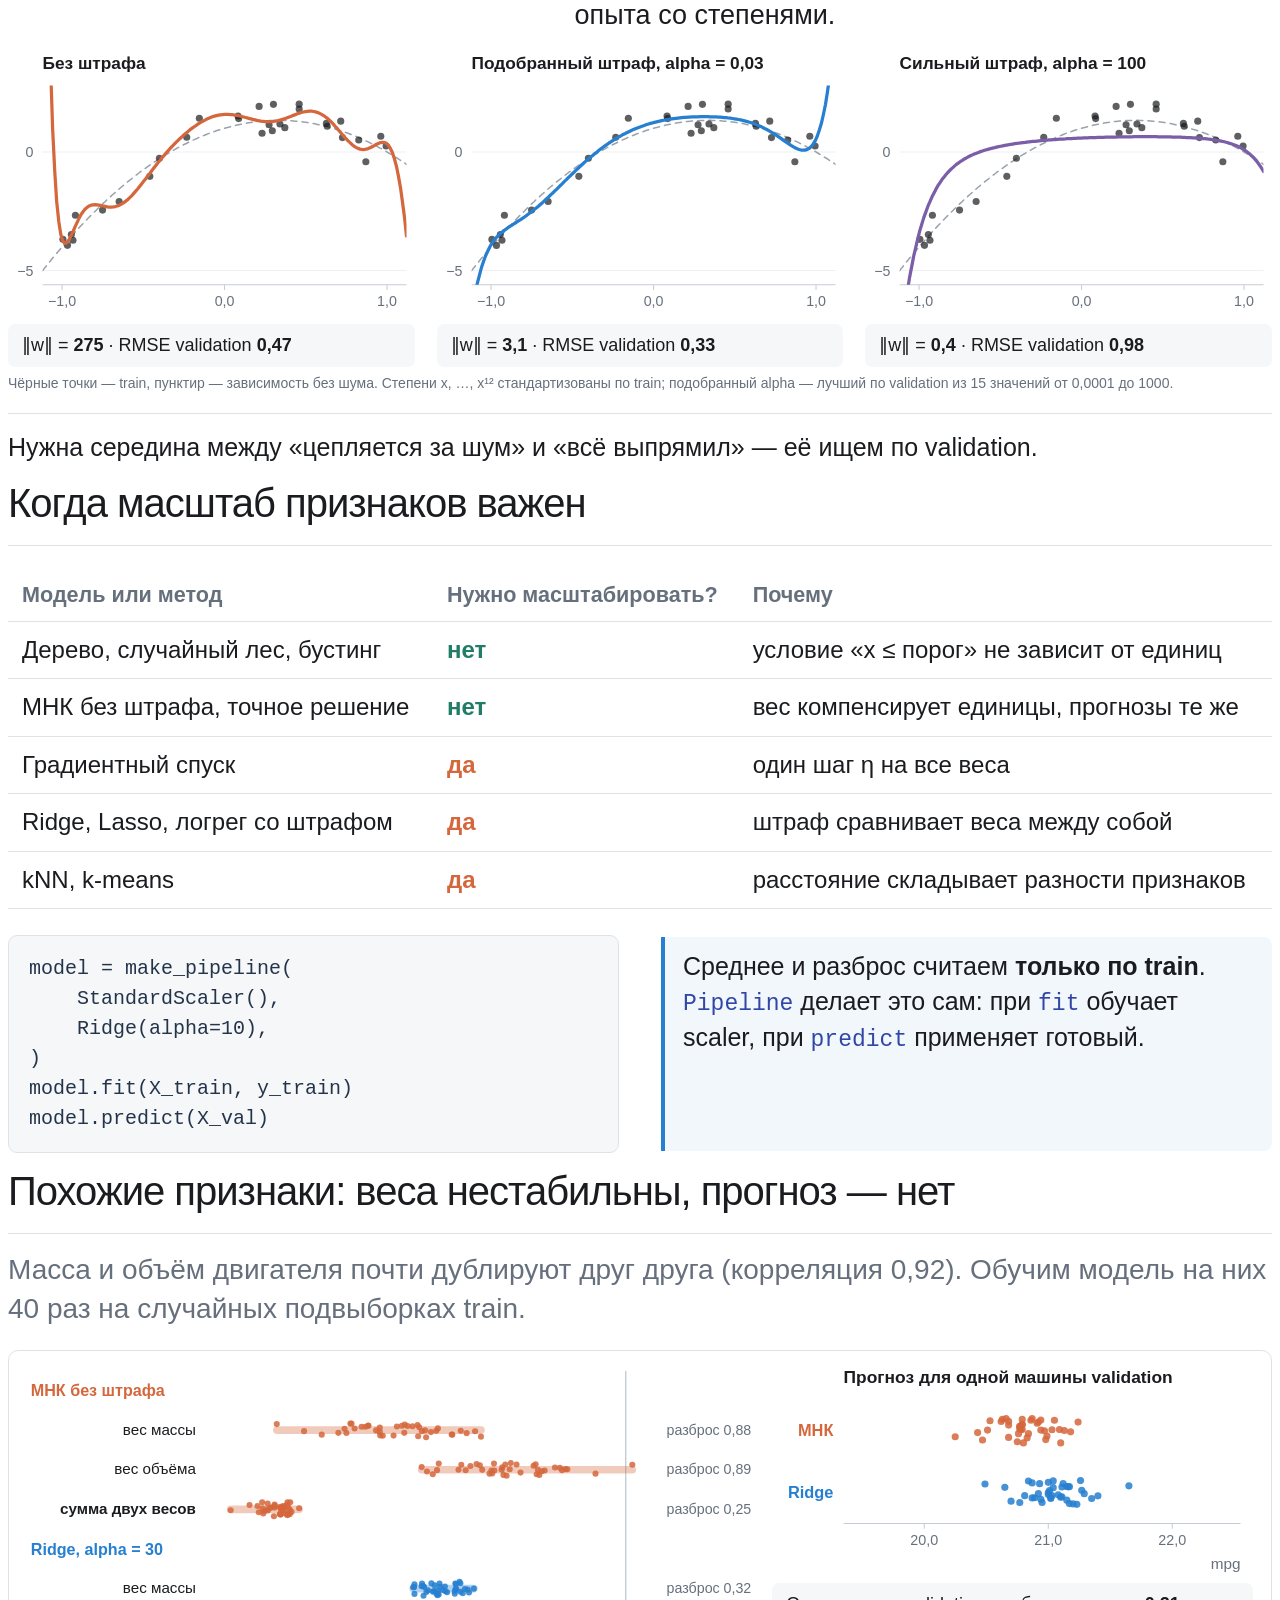
==== commit eb1b3389: "Linear models deck: simpler gradient descent and log loss, explain C, drop ROC-AUC" ====
--- a/presentations/linear-models/index.html
+++ b/presentations/linear-models/index.html
@@ -246,7 +246,7 @@
 <section id="many-features" class="slide level2">
 <h2>Несколько признаков: прогноз — сумма вкладов</h2>
 <div class="equation" data-tex="\hat y=w_1x_1+w_2x_2+\dots+w_dx_d+b=w\cdot x+b" data-display=""></div>
-<p>Модель на трёх признаках. Машина из validation: Dodge Aspen 1979 года, 3360 фунтов, 110 л. с.</p>
+<p>Модель на трёх признаках. Одна машина из validation: 3360 фунтов, 110 л. с., 1979 год.</p>
 <table class="compact num">
 <tbody>
 <tr><th>Признак</th><th>Значение x</th><th>Вес w</th><th>Вклад w · x</th></tr>
@@ -299,8 +299,8 @@
 <table class="compact num">
 <tbody>
 <tr><th>Машина</th><th>y</th><th>ŷ</th><th>r</th></tr>
-<tr><td>Honda Civic 1300</td><td>35,1</td><td>33,35</td><td>−1,75</td></tr>
-<tr><td>Chevrolet Vega (sw)</td><td>22,0</td><td>28,21</td><td>+6,21</td></tr>
+<tr><td>1760 фунтов</td><td>35,1</td><td>33,35</td><td>−1,75</td></tr>
+<tr><td>2408 фунтов</td><td>22,0</td><td>28,21</td><td>+6,21</td></tr>
 </tbody>
 </table>
 <p class="small">На графике восемь машин из validation. Сегодня остаток всегда «прогноз минус ответ».</p>
@@ -334,45 +334,21 @@
 <aside class="notes">Подвигать ползунок: касательная к параболе наклоняется, её наклон — производная. В точке минимума касательная горизонтальна. Это и есть условие, по которому МНК находит веса. Отсюда же два пути: решить уравнение «производная = 0» или шагать против производной — градиентный спуск.</aside>
 </section>
 
-<section id="system" class="slide level2">
-<h2>Производные равны нулю — это система линейных уравнений</h2>
-<p class="lead">Для одного признака две неизвестные, w и b, и две производные. Приравняем обе к нулю и разделим на n:</p>
-<div class="two" style="gap:34px">
-<div>
-<div class="equation accent" data-tex="\begin{cases}\overline{x^2}\cdot w+\bar x\cdot b=\overline{xy}\\[2pt] \bar x\cdot w+b=\bar y\end{cases}" data-display=""></div>
-<p class="small">Черта — среднее по train. Коэффициенты считаются по всей выборке, а дальше — обычная школьная система.</p>
-<p style="margin-bottom:4px"><b>Auto MPG</b>, масса → экономичность:</p>
-<div class="equation plain math-small" data-tex="\begin{cases}9{,}80\,w+3{,}02\,b=65{,}06\\[2pt] 3{,}02\,w+b=23{,}35\end{cases}\;\Rightarrow\; w=-7{,}94,\;b=47{,}32" data-display=""></div>
-</div>
-<div class="panel">
-<h3>Руками: точки (0; 1), (1; 2), (2; 2)</h3>
-<p><span data-tex="\bar x=1,\;\bar y=\tfrac53,\;\overline{x^2}=\tfrac53,\;\overline{xy}=2"></span></p>
-<div class="equation plain math-small" data-tex="\begin{cases}\tfrac53w+b=2\\[2pt] w+b=\tfrac53\end{cases}\;\Rightarrow\;\tfrac23w=\tfrac13\;\Rightarrow\;w=\tfrac12,\;b=\tfrac76" data-display=""></div>
-<p class="small">Этот пример пересчитаем на семинаре в NumPy.</p>
-</div>
-</div>
-<div class="bridge-rule">Для d признаков — система из d + 1 уравнения: <span data-tex="A\theta=c"></span>, где <span data-tex="A=\tilde X^{\top}\tilde X,\;c=\tilde X^{\top}y"></span>. Её и решает <code>LinearRegression().fit(X, y)</code>.</div>
-<aside class="notes">Вывод формулы наклона через центрирование не делаем. Достаточно: J — парабола, в минимуме производные нулевые, получается система Aθ = c, её решает библиотека. Если спросят про обратную матрицу: θ = A⁻¹c работает, когда признаки не дублируют друг друга; в коде вызывают устойчивый решатель (np.linalg.lstsq).</aside>
-</section>
-
-<section id="gradient" class="slide level2">
-<h2>Другой путь к тому же минимуму: градиентный спуск</h2>
-<p class="lead">Производная по каждому весу — среднее произведение остатка на признак.</p>
-<div class="two">
-<div>
-<div class="equation" data-tex="\frac{\partial J}{\partial w_j}=\frac1n\sum_{i=1}^{n} r_i\,x_{ij}\qquad \frac{\partial J}{\partial b}=\frac1n\sum_{i=1}^{n} r_i" data-display=""></div>
-<div class="equation accent" data-tex="\nabla_w J=\frac{1}{n}X^{\top}r" data-display=""></div>
-</div>
-<div>
-<pre><code>w, b = np.zeros(d), 0.0
-for step in range(n_steps):
-    r = X @ w + b - y          <span class="c"># остатки</span>
+<section id="gradient" class="slide level2 demo-slide">
+<h2>Градиентный спуск: шагаем против производной</h2>
+<div class="two" style="grid-template-columns:1fr 1.5fr;gap:30px">
+<div>
+<div class="equation accent center" data-tex="w\;\leftarrow\;w-\eta\cdot\frac{dJ}{dw}" data-display=""></div>
+<p>Производная отрицательна — вес увеличиваем, положительна — уменьшаем. <span data-tex="\eta"></span> — размер шага, как <code>learning_rate</code> в бустинге.</p>
+<p>Весов много — каждый двигаем против своей производной. Производная по весу — среднее «остаток × признак».</p>
+<pre class="code-small"><code>for step in range(100):
+    r = X @ w + b - y        <span class="c"># остатки</span>
     w -= eta * X.T @ r / len(y)
     b -= eta * r.mean()</code></pre>
-<p class="small"><span data-tex="\eta"></span> — размер шага, как <code>learning_rate</code> в бустинге.</p>
-</div>
-</div>
-<div class="bridge-rule">Объект сильнее двигает вес, если у него большая ошибка <b>и</b> большое значение признака.</div>
+</div>
+<div class="scene" data-scene="gdsteps"></div>
+</div>
+<aside class="notes">Та же парабола, что на прошлом слайде. Показать: η = 0,02 — медленно ползём; 0,05 — спокойно приходим; 0,15 — перескакиваем минимум, но сходимся; 0,21 — каждый перескок больше прошлого, улетаем. Формула производной по весу: (1/n)·Σ rᵢ·xᵢⱼ — в коде это X.T @ r / n.</aside>
 </section>
 
 <section id="gd-demo" class="slide level2 demo-slide">
@@ -385,7 +361,7 @@
 <section id="ols-vs-gd" class="slide level2">
 <h2>МНК — цель, градиентный спуск — способ</h2>
 <div class="two">
-<div class="panel"><p class="eyebrow">Точное решение</p><h3><code>LinearRegression</code></h3><p>Решает систему уравнений за один вызов.</p><p>Нет шага и числа итераций. Масштаб признаков на прогнозы не влияет.</p><p class="small">Подходит, пока таблица помещается в память.</p></div>
+<div class="panel"><p class="eyebrow">Точное решение</p><h3><code>LinearRegression</code></h3><p>Находит минимум сразу, без шагов: решает систему «все производные равны нулю».</p><p>Нет шага и числа итераций. Масштаб признаков на прогнозы не влияет.</p><p class="small">Подходит, пока таблица помещается в память.</p></div>
 <div class="panel"><p class="eyebrow">Итерации</p><h3>Градиентный спуск, <code>SGDRegressor</code></h3><p>Двигается к минимуму небольшими шагами.</p><p>Нужны шаг <span data-tex="\eta"></span> и стандартизация признаков.</p><p class="small">Работает на очень больших данных и с любой дифференцируемой потерей — так обучается логрег и нейросети.</p></div>
 </div>
 <p class="takeaway">Если спуск сошёлся, прогнозы совпадают с точным решением: минимизируем одну и ту же функцию <span data-tex="J"></span>.</p>
@@ -466,7 +442,7 @@
 <div class="panel compact-panel"><h3>Стандартизация · <code>StandardScaler</code></h3><div class="equation plain math-small" data-tex="x'=\frac{x-\bar x}{s_x}:\quad\text{среднее }0,\ \text{разброс }1" data-display=""></div><p class="small">Основной выбор для линейных моделей.</p></div>
 </div>
 <div class="scene bare" data-scene="scaling" style="margin-top:14px"></div>
-<p class="scene-caption">Auto MPG, 233 машины train с известной мощностью. На общей оси в исходных единицах мощность и разгон почти не видны: их числа в десятки раз меньше массы. Dodge Aspen, 3360 фунтов: нормализация (3,36 − 1,61) / (5,14 − 1,61) = 0,50, стандартизация (3,36 − 3,02) / 0,83 = 0,41.</p>
+<p class="scene-caption">Auto MPG, 233 машины train с известной мощностью. На общей оси в исходных единицах мощность и разгон почти не видны: их числа в десятки раз меньше массы. Машина 3360 фунтов: нормализация (3,36 − 1,61) / (5,14 − 1,61) = 0,50, стандартизация (3,36 − 3,02) / 0,83 = 0,41.</p>
 </section>
 
 <section id="regularization-intro" class="slide level2">
@@ -682,15 +658,25 @@
 </section>
 
 <section id="likelihood" class="slide level2">
-<h2>Как обучать: вероятность правильного ответа</h2>
-<p class="lead">Хорошая модель даёт высокую вероятность тому классу, который был на самом деле.</p>
-<div class="steps">
-<div class="step"><b>1</b><div><p>Вероятность наблюдаемого ответа для одного объекта: <span data-tex="p_i"></span>, если <span data-tex="y_i=1"></span>, и <span data-tex="1-p_i"></span>, если <span data-tex="y_i=0"></span>. Одной формулой:</p><div class="equation plain math-small" data-tex="P(y_i\mid x_i)=p_i^{\,y_i}(1-p_i)^{1-y_i}" data-display=""></div></div></div>
-<div class="step"><b>2</b><p>Для всей выборки вероятности перемножаются. Хотим максимум этого произведения — правдоподобия.</p></div>
-<div class="step"><b>3</b><p>Логарифм превращает произведение в сумму. Минус и деление на <span data-tex="n"></span> — получаем функцию потерь для минимизации.</p></div>
-</div>
-<div class="equation accent center" data-tex="J=-\frac1n\sum_{i=1}^{n}\Bigl[y_i\ln p_i+(1-y_i)\ln(1-p_i)\Bigr]" data-display=""></div>
-<p class="small">Это <b>log loss</b>, он же логистическая функция потерь и бинарная кросс-энтропия.</p>
+<h2>Как обучать логрег: штраф за каждый объект</h2>
+<p class="lead">Смотрим, какую вероятность модель дала правильному классу. Чем она меньше, тем больше штраф.</p>
+<div class="two" style="grid-template-columns:1fr 1.1fr;gap:34px">
+<div>
+<div class="equation accent center" data-tex="\text{штраф}=-\ln\bigl(\text{вероятность правильного класса}\bigr)" data-display=""></div>
+<p>Если ответ 1 — берём <span data-tex="p"></span>, если 0 — берём <span data-tex="1-p"></span>. Средний штраф по train — функция потерь <b>log loss</b>, её и минимизируем.</p>
+<div class="equation math-small" data-tex="J=-\frac1n\sum_{i=1}^{n}\Bigl[y_i\ln p_i+(1-y_i)\ln(1-p_i)\Bigr]" data-display=""></div>
+</div>
+<table class="num">
+<tbody>
+<tr><th>Ответ y</th><th>Модель: p</th><th>Вероятность правильного</th><th>Штраф</th></tr>
+<tr><td>1</td><td>0,9</td><td>0,9</td><td>0,105</td></tr>
+<tr><td>0</td><td>0,2</td><td>0,8</td><td>0,223</td></tr>
+<tr><td>1</td><td>0,3</td><td>0,3</td><td>1,204</td></tr>
+<tr class="hl"><td colspan="3"><b>Log loss — средний штраф</b></td><td><b>0,511</b></td></tr>
+</tbody>
+</table>
+</div>
+<aside class="notes">Откуда логарифм: хотим, чтобы вероятность всех правильных ответов сразу (произведение pᵢ) была максимальной. Логарифм превращает произведение в сумму, минус — максимум в минимум. Это и есть log loss, он же бинарная кросс-энтропия. Знаком по бустингу.</aside>
 </section>
 
 <section id="logloss-demo" class="slide level2">
@@ -716,23 +702,28 @@
 </section>
 
 <section id="logreg-gradient" class="slide level2">
-<h2>Градиент логрега: снова «прогноз минус ответ»</h2>
-<p>Для одного объекта: <span data-tex="\ell=-y\ln p-(1-y)\ln(1-p)"></span>, где <span data-tex="p=\sigma(z)"></span>. Правило цепочки:</p>
-<div class="equation" data-tex="\frac{\partial \ell}{\partial z}=\underbrace{\left(-\frac{y}{p}+\frac{1-y}{1-p}\right)}_{\partial\ell/\partial p}\cdot\underbrace{p\,(1-p)}_{\partial p/\partial z}=p-y" data-display=""></div>
-<div class="two">
-<div>
-<div class="equation accent" data-tex="\nabla_w J=\frac1n X^{\top}(p-y)" data-display=""></div>
-<p class="small">Сравните с линейной регрессией: <span data-tex="\nabla_wJ=\tfrac1n X^{\top}(\hat y-y)"></span>. Код спуска отличается одной строкой.</p>
-</div>
-<div>
-<pre><code>z = X @ w + b
-p = 1 / (1 + np.exp(-z))      <span class="c"># новая строка</span>
+<h2>Обучение логрега: снова «прогноз минус ответ»</h2>
+<p class="lead">Минимум log loss формулой не найти — только градиентным спуском. Производная по score получается удивительно простой:</p>
+<div class="equation accent center" data-tex="\frac{d\,\text{штраф}}{dz}=p-y" data-display=""></div>
+<div class="two" style="gap:34px">
+<table class="compact num">
+<tbody>
+<tr><th>y</th><th>p</th><th>p − y</th><th>Что делает спуск</th></tr>
+<tr><td>1</td><td>0,9</td><td>−0,1</td><td style="text-align:left">чуть поднимает score</td></tr>
+<tr><td>1</td><td>0,3</td><td>−0,7</td><td style="text-align:left">сильно поднимает score</td></tr>
+<tr><td>0</td><td>0,8</td><td>+0,8</td><td style="text-align:left">сильно опускает score</td></tr>
+</tbody>
+</table>
+<div>
+<pre class="code-small"><code>z = X @ w + b
+p = 1 / (1 + np.exp(-z))     <span class="c"># единственное отличие</span>
 w -= eta * X.T @ (p - y) / len(y)
 b -= eta * (p - y).mean()</code></pre>
-</div>
-</div>
-<div class="bridge-rule">В бустинге для классификации новое дерево обучали на <span data-tex="y-p"></span>. Это тот же градиент с обратным знаком.</div>
-<aside class="notes">Точной формулы, как у МНК, здесь нет: уравнение «градиент равен нулю» не решается в явном виде, поэтому логрег всегда обучают итерациями.</aside>
+<p class="small">У линейной регрессии на этом месте стоял остаток <span data-tex="\hat y-y"></span>.</p>
+</div>
+</div>
+<div class="bridge-rule">В бустинге для классификации новое дерево обучали на <span data-tex="y-p"></span> — это тот же сигнал с обратным знаком.</div>
+<aside class="notes">Если спросят, откуда p − y: правило цепочки, d штраф/dp = −y/p + (1−y)/(1−p), dp/dz = p(1−p), произведение сокращается до p − y.</aside>
 </section>
 
 <section id="digits" class="slide level2">
@@ -754,19 +745,26 @@
 <p>64 веса — по одному на пиксель. Разложим их в ту же сетку 8×8.</p>
 <p>Оранжевые пиксели — в левой половине. У восьмёрки там левые стороны петель, у тройки пусто: если пиксель там ярче обычного, score «8» растёт.</p>
 <div class="equation math-small" data-tex="z=b+\sum_{j=1}^{64}w_j\cdot\frac{\text{яркость}_j-\text{средняя}_j}{\text{разброс}_j}" data-display=""></div>
-<p class="small">Модель видит не саму яркость, а стандартизованную: насколько пиксель ярче или темнее своего среднего на train. Та же сумма вкладов плюс свободный член, что и в прогнозе для Dodge Aspen. Это описание модели, а не «объяснение» того, как устроены цифры.</p>
+<p class="small">Яркость каждого пикселя стандартизована по train, b — свободный член.</p>
 </div>
 </div>
 <aside class="notes">Спросить зал: где у тройки чернила, а у восьмёрки нет, и наоборот? Оранжевые пиксели слева в середине — левая сторона петель восьмёрки, у тройки там пусто.</aside>
 </section>
 
 <section id="separable" class="slide level2">
-<h2>Без штрафа веса логрега растут</h2>
-<p class="lead">Если классы на train разделяются прямой, модели выгодно увеличивать веса: вероятности уходят к 0 и 1, log loss на train стремится к нулю.</p>
-<div class="two wide-left">
+<h2>Логрегу тоже нужен штраф за большие веса</h2>
+<p class="lead">Если классы на train разделяются прямой, без штрафа модели выгодно бесконечно увеличивать веса: вероятности уходят к 0 и 1, log loss на train стремится к нулю.</p>
+<div class="two wide-right" style="grid-template-columns:1fr 1.25fr;gap:34px">
+<div>
+<p>Поэтому в <code>LogisticRegression</code> L2-штраф, как в Ridge, включён по умолчанию.</p>
+<p>Его силу задаёт параметр <code>C</code> — <b>обратная</b> сила штрафа:</p>
+<p class="bridge-rule" style="margin:8px 0">больше <code>C</code> — слабее штраф, веса больше.<br>меньше <code>C</code> — сильнее штраф, веса меньше.</p>
+<p class="small">По умолчанию <code>C = 1</code>. Подбираем по validation, как alpha у Ridge.</p>
+</div>
+<div>
 <table class="compact num">
 <tbody>
-<tr><th>C</th><th>Длина вектора весов</th><th>Log loss train</th><th>Log loss validation</th></tr>
+<tr><th>C</th><th>Величина весов ‖w‖</th><th>Log loss train</th><th>Log loss validation</th></tr>
 <tr><td>0,01</td><td>0,69</td><td>0,203</td><td>0,210</td></tr>
 <tr><td>0,1</td><td>1,57</td><td>0,060</td><td>0,084</td></tr>
 <tr><td>1</td><td>2,93</td><td>0,013</td><td>0,043</td></tr>
@@ -775,34 +773,20 @@
 <tr><td>10 000</td><td>7,62</td><td>0,0002</td><td>0,038</td></tr>
 </tbody>
 </table>
-<div>
-<p><code>C</code> — <b>обратная</b> сила штрафа: больше <code>C</code> — слабее ограничение.</p>
-<p>Train-ошибка падает всё время. Validation — лучшая при <code>C = 10</code>, дальше модель становится самоувереннее и чуть хуже.</p>
-<p class="small">Digits, 3 против 8. В <code>LogisticRegression</code> L2-штраф включён по умолчанию, <code>C = 1</code>.</p>
+<p class="small">Цифры 3 и 8. С ростом C веса растут, ошибка на train падает до нуля, а на validation лучшая — при C = 10.</p>
 </div>
 </div>
 </section>
 
 <section id="three-metrics" class="slide level2">
-<h2>Три вопроса к классификатору — три метрики</h2>
-<table>
-<tbody>
-<tr><th>Вопрос</th><th>Метрика</th><th>Что подаём на вход</th></tr>
-<tr><td>Хороши ли сами вероятности?</td><td><b>Log loss</b> ↓</td><td>вероятности</td></tr>
-<tr><td>Правильно ли модель упорядочивает объекты?</td><td><b>ROC-AUC</b> ↑</td><td>вероятности или score</td></tr>
-<tr><td>Хороши ли решения после порога?</td><td><b>Precision, recall, F1</b> ↑</td><td>метки классов</td></tr>
-</tbody>
-</table>
-<p><b>Пример.</b> Сделаем модель самоувереннее: умножим все score на 3. Порядок объектов не изменится.</p>
-<table class="compact num">
-<tbody>
-<tr><th>Ответ y</th><th>0</th><th>1</th><th>0</th><th>1</th><th>ROC-AUC</th><th>Log loss</th></tr>
-<tr><td>Вероятности p</td><td>0,10</td><td>0,40</td><td>0,60</td><td>0,90</td><td>0,75</td><td>0,511</td></tr>
-<tr><td>После умножения score на 3</td><td>0,001</td><td>0,229</td><td>0,771</td><td>0,999</td><td>0,75</td><td>0,739</td></tr>
-</tbody>
-</table>
-<p class="takeaway">Одинаковый ROC-AUC не означает одинаковые вероятности. Модель стала увереннее и там, где ошибается.</p>
-<aside class="notes">На Digits: ROC-AUC на validation 1,000, log loss 0,033, F1 0,986 при пороге 0,5 — одна ошибка (FP) при идеальном ранжировании. В ROC-AUC нельзя подавать метки после порога — теряется порядок.</aside>
+<h2>Что оцениваем: вероятности или решения</h2>
+<p class="lead">Логрег выдаёт вероятности, а решение — класс — получается после порога. Оценивать можно и то, и другое.</p>
+<div class="two">
+<div class="panel"><p class="eyebrow">Вероятности</p><h3>Log loss ↓</h3><p>Насколько уверенно модель ставит правильный класс. Наказывает уверенные ошибки.</p><p class="small">На вход — <code>predict_proba</code>. От порога не зависит.</p></div>
+<div class="panel"><p class="eyebrow">Решения после порога</p><h3>Precision, recall, F1 ↑</h3><p>Сколько ошибок каждого вида среди меток 0 и 1.</p><p class="small">На вход — метки. Меняются при смене порога.</p></div>
+</div>
+<p><b>Цифры 3 и 8, validation:</b> log loss 0,033; при пороге 0,5 F1 = 0,986, одна ошибка — тройка, принятая за восьмёрку.</p>
+<p class="takeaway">Хорошие вероятности ещё не значат хорошие решения при пороге 0,5. Порог выбирают отдельно.</p>
 </section>
 
 <section id="threshold-demo" class="slide level2 demo-slide">
@@ -946,7 +930,7 @@
 <p class="lead">Три постановки. Для каждой назовите первые три действия.</p>
 <div class="three">
 <div class="scenario"><p class="eyebrow">Задача A</p><p>Цена квартиры. 500 объектов, 12 числовых признаков. Метрика — RMSE.</p><p class="small">Что предсказывать «в лоб»? Какую модель первой?</p></div>
-<div class="scenario"><p class="eyebrow">Задача B</p><p>Уйдёт ли клиент. 20 000 строк, 5% ушедших, есть категории и пропуски. Метрика — ROC-AUC.</p><p class="small">Что сдавать: метки или вероятности?</p></div>
+<div class="scenario"><p class="eyebrow">Задача B</p><p>Уйдёт ли клиент. 20 000 строк, 5% ушедших, есть категории и пропуски. Метрика — log loss.</p><p class="small">Что сдавать: метки или вероятности?</p></div>
 <div class="scenario"><p class="eyebrow">Задача C</p><p>Спам или нет. Каждое письмо — 20 000 столбцов «встречается ли слово». Метрика — F1.</p><p class="small">Что выбрать после обучения модели?</p></div>
 </div>
 <aside class="notes">Слушаем зал, записываем шаги на доске, затем открываем следующий слайд. Ожидаемое: A — baseline «среднее», split, Ridge в Pipeline со StandardScaler, подбор alpha, потом бустинг. B — стратифицированный split, вероятности (predict_proba), логрег с one-hot и импутацией, затем бустинг; accuracy не смотреть. C — логрег с L1 или L2 на разреженных признаках, порог подобрать по F1 на validation.</aside>
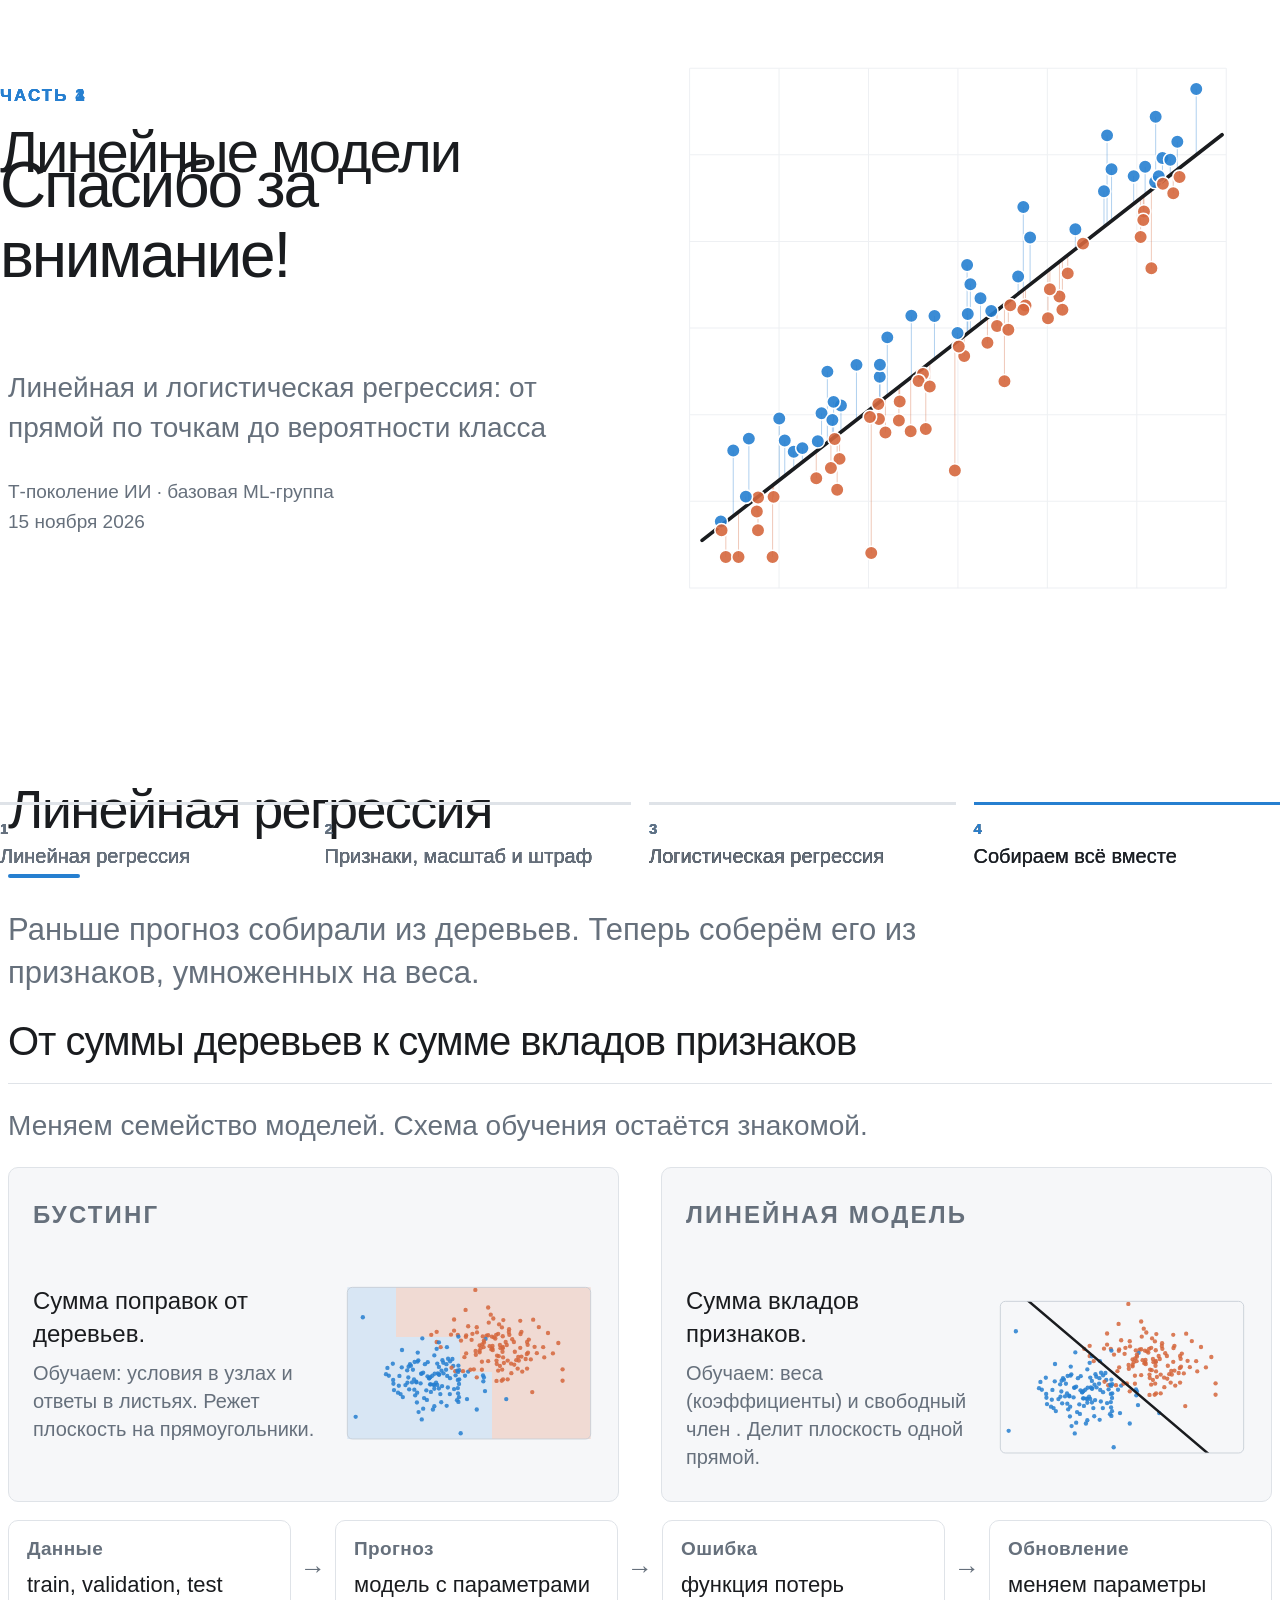
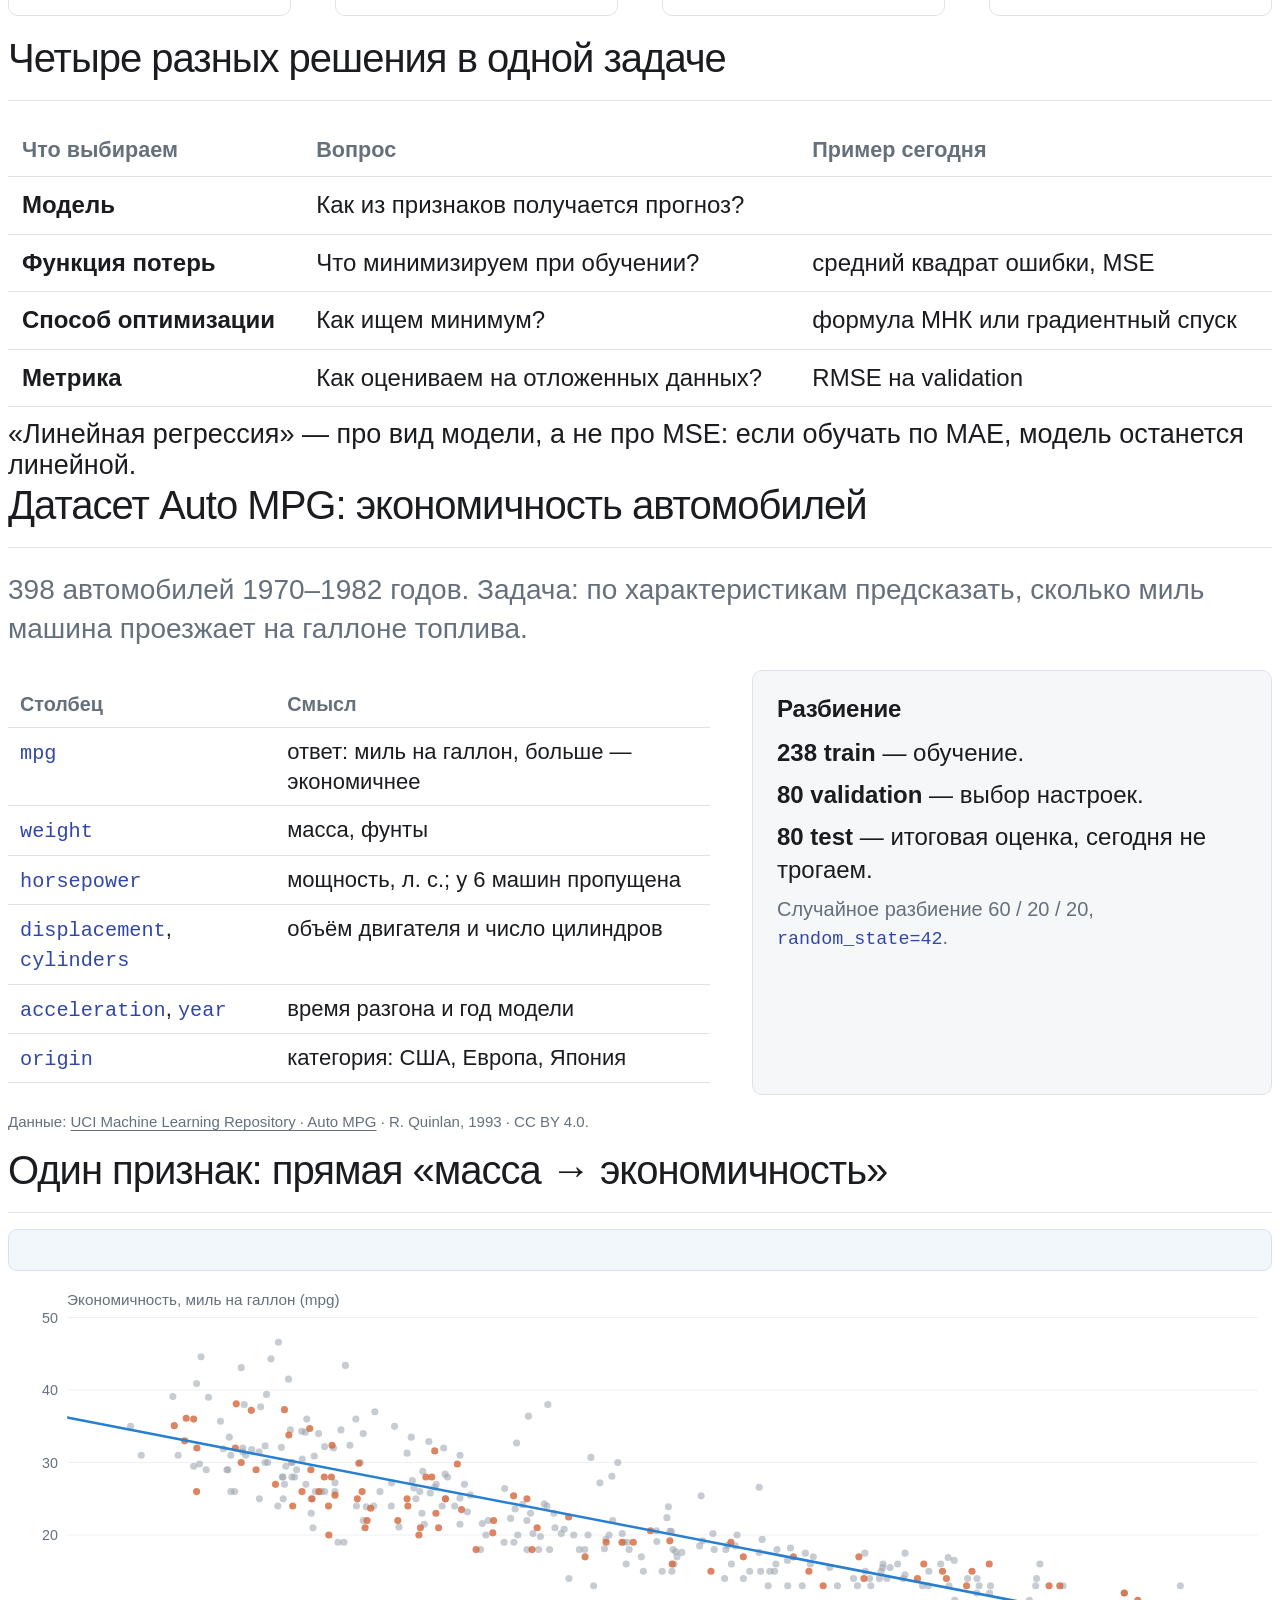
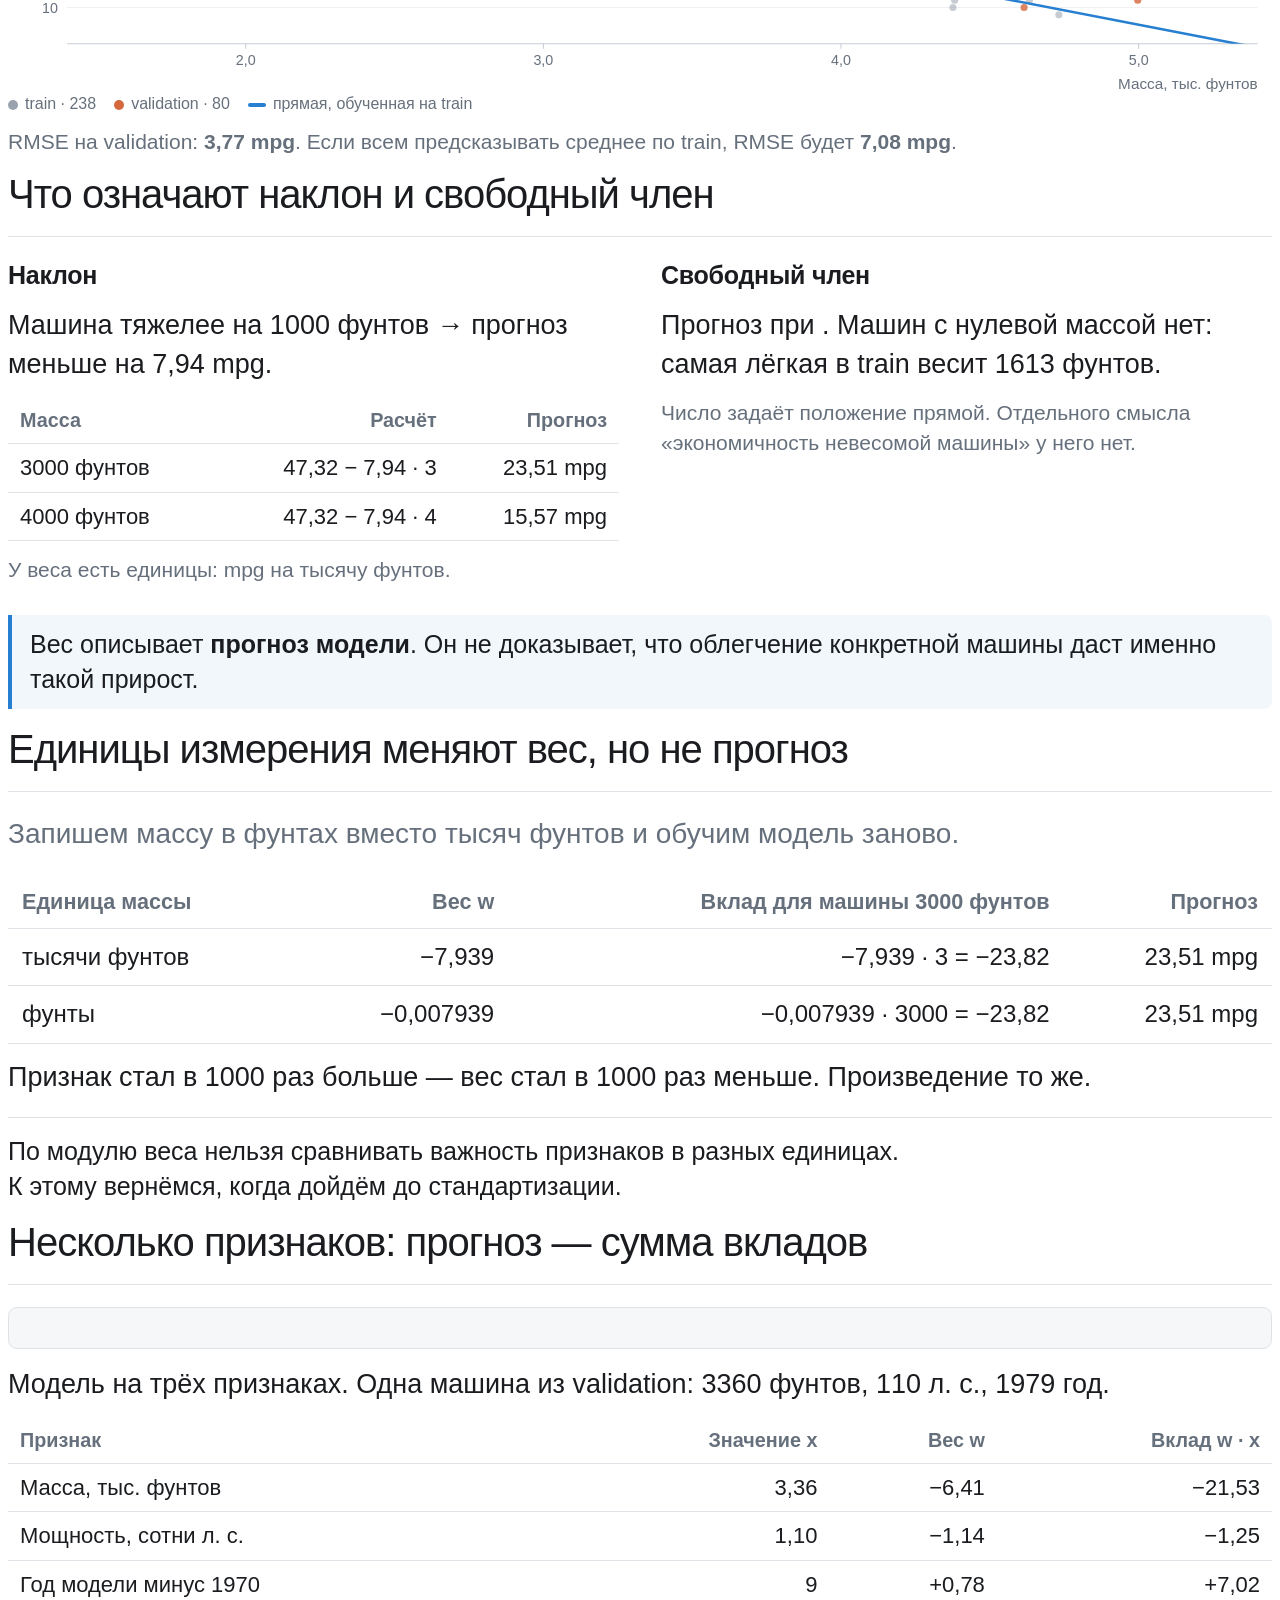
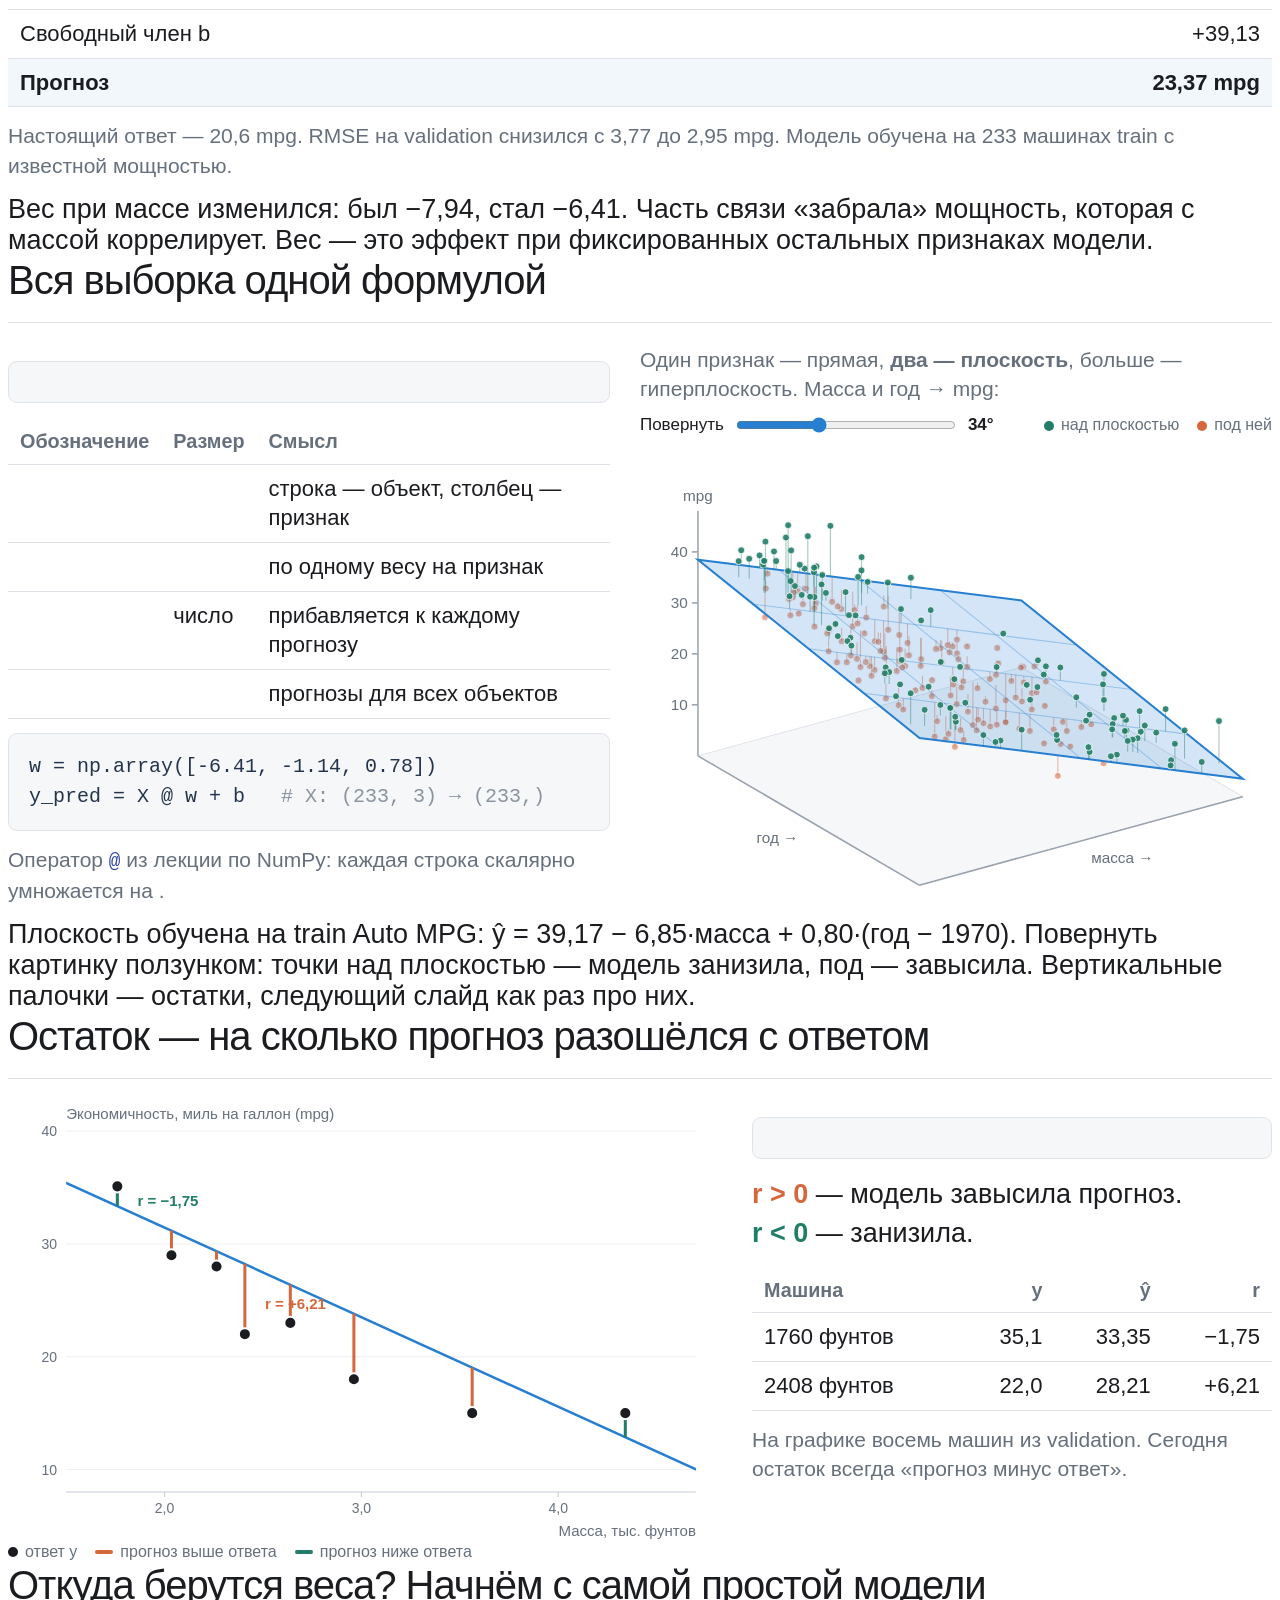
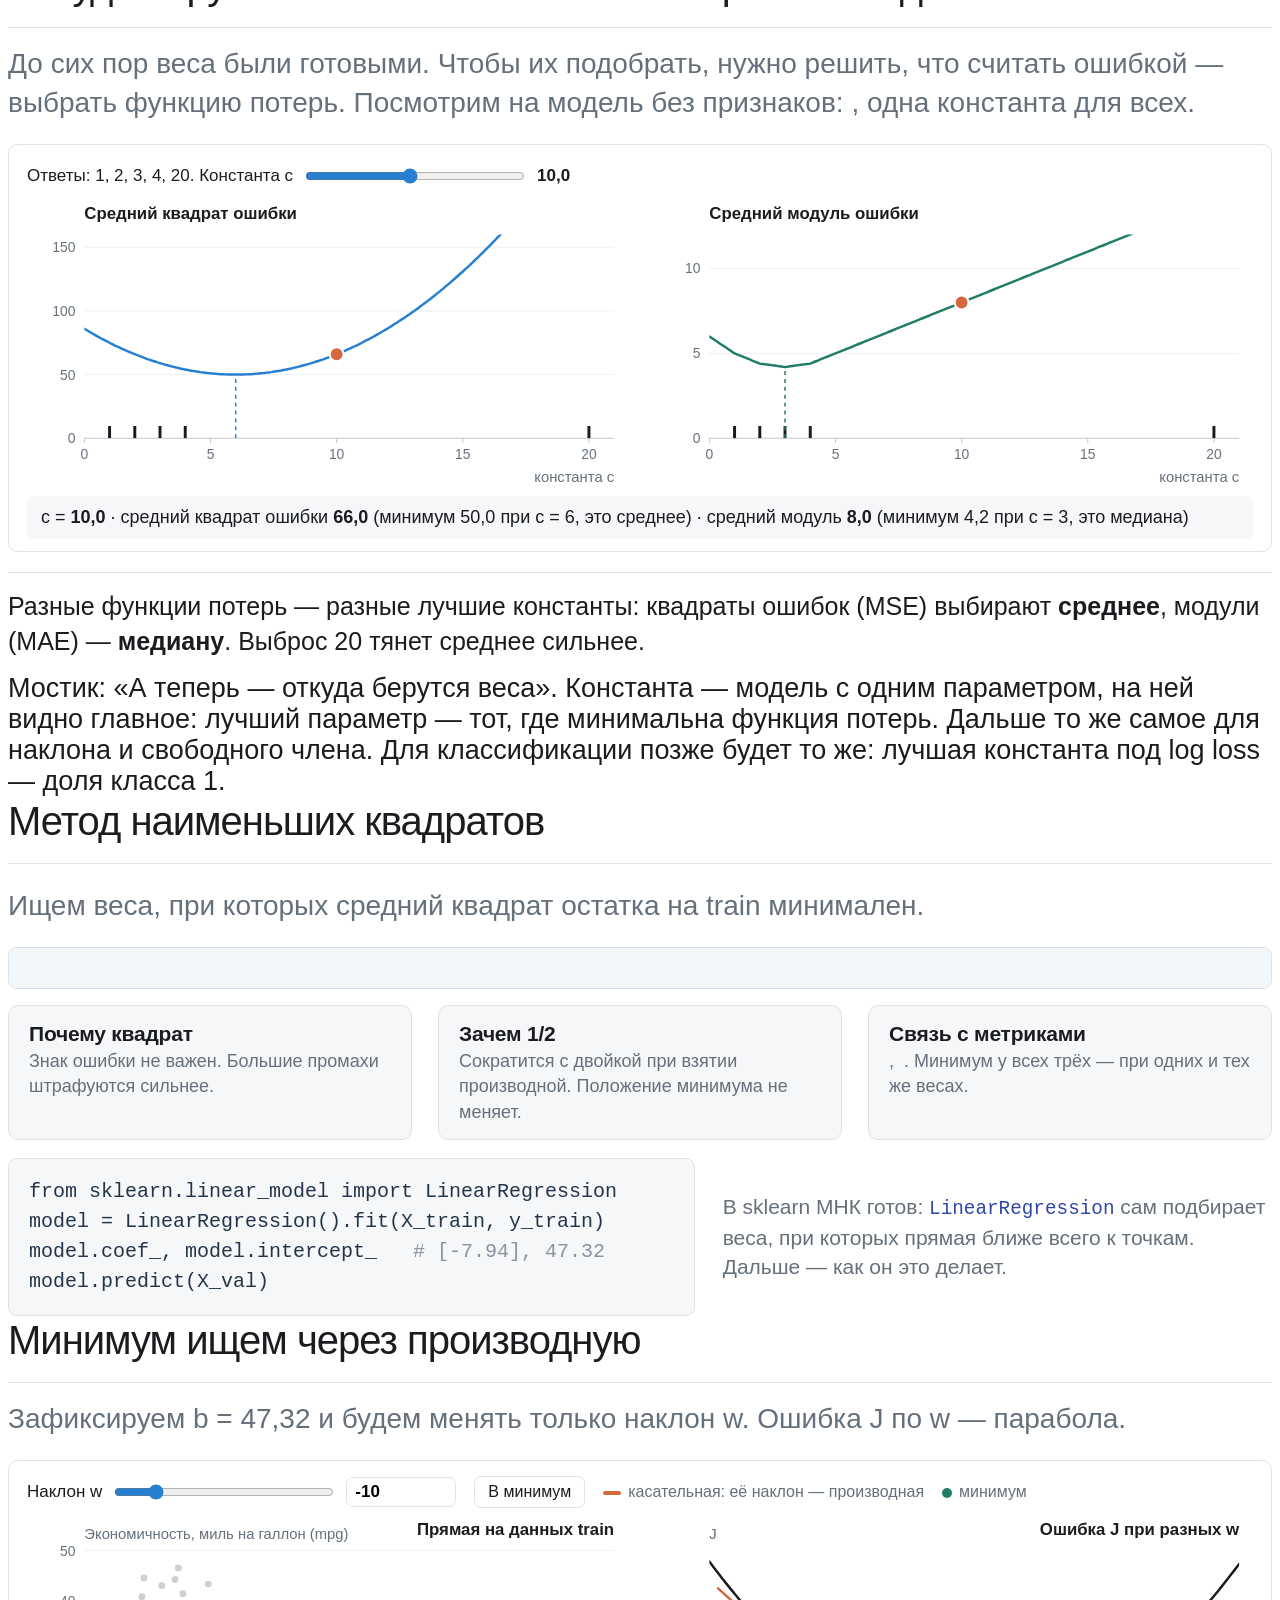
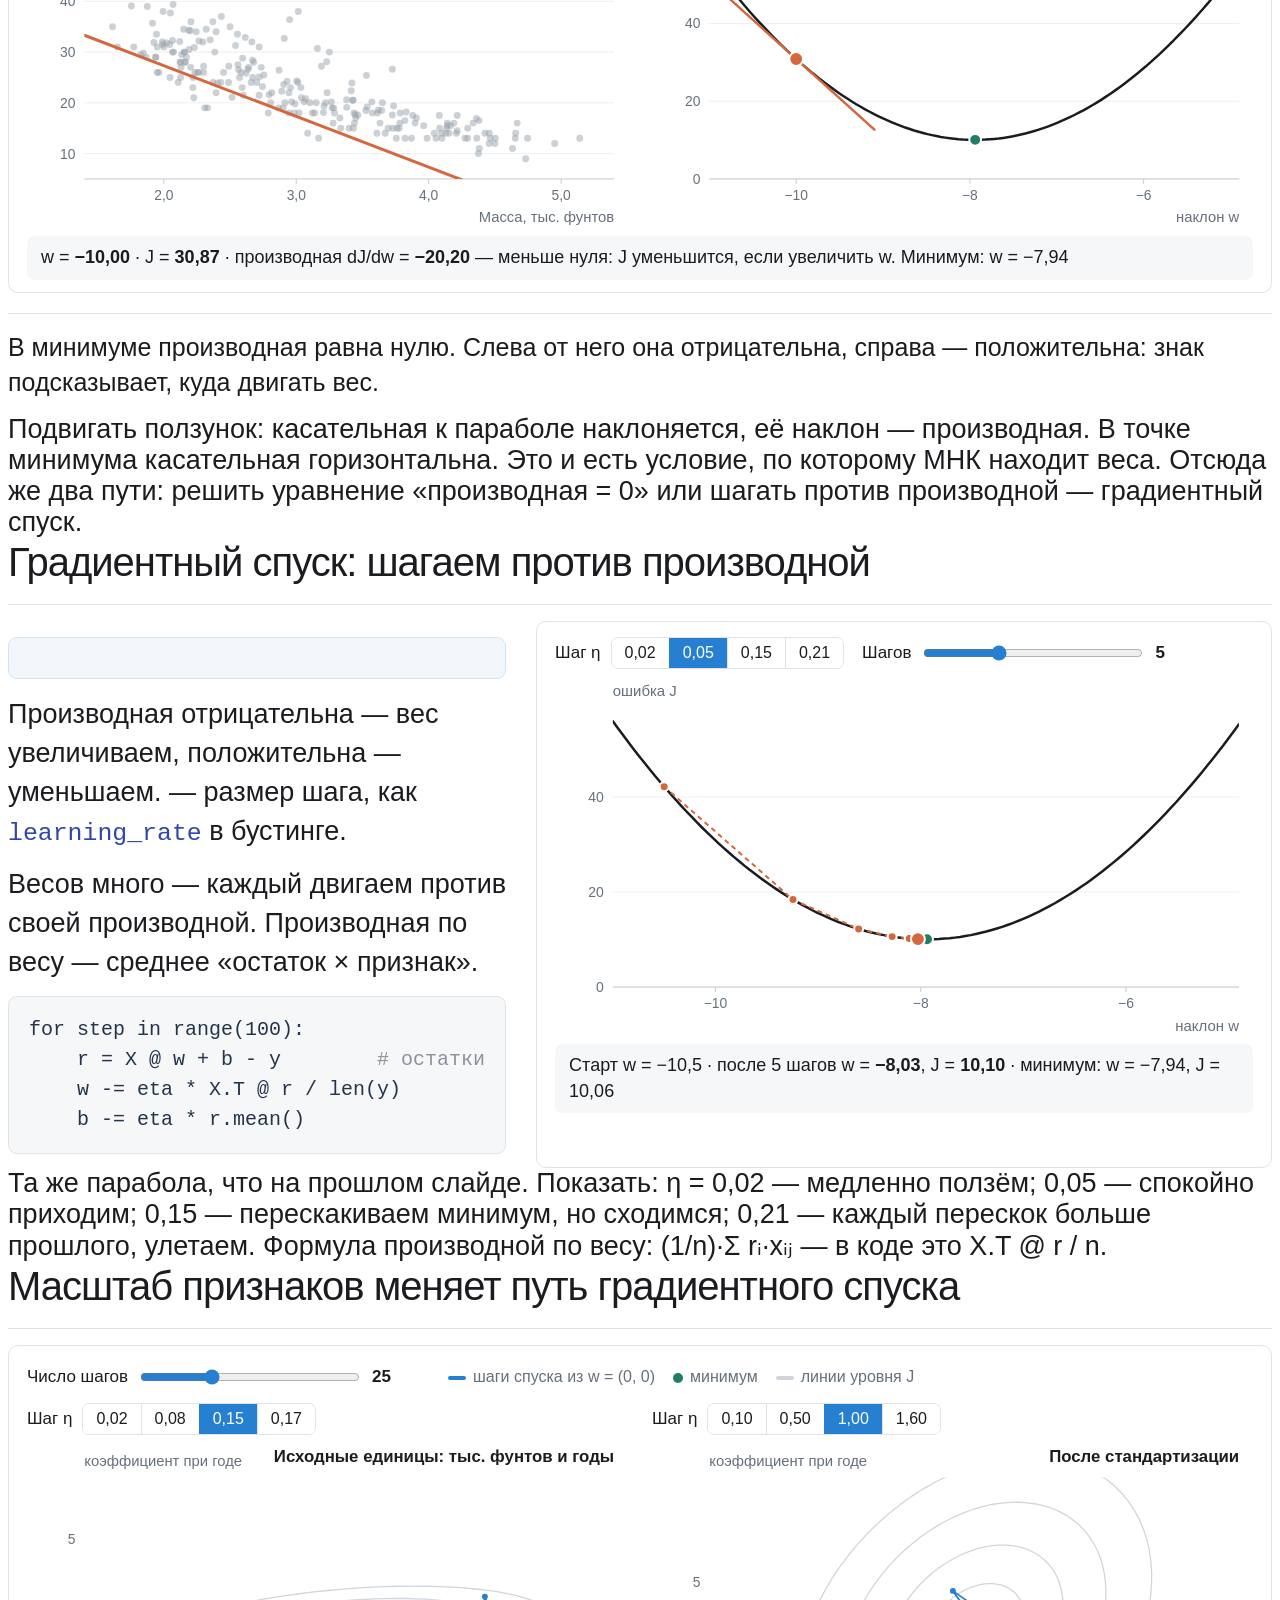
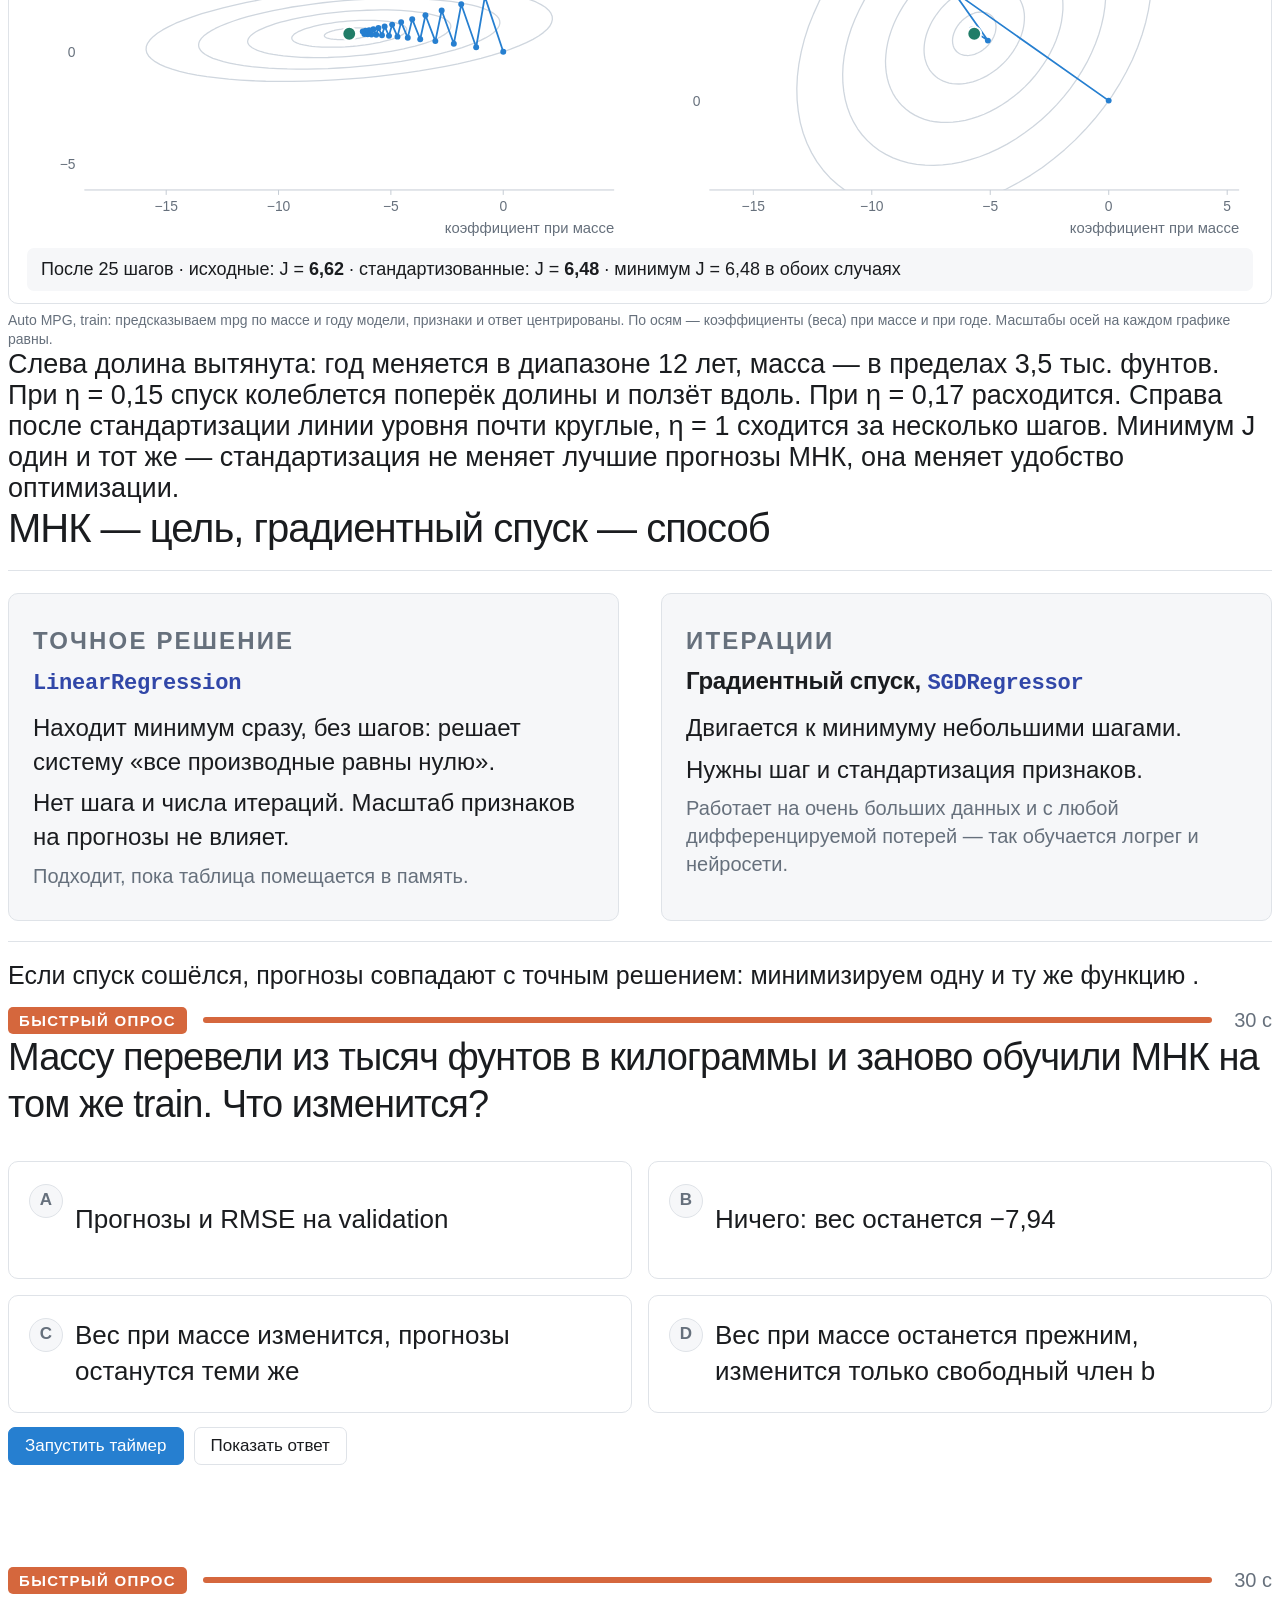
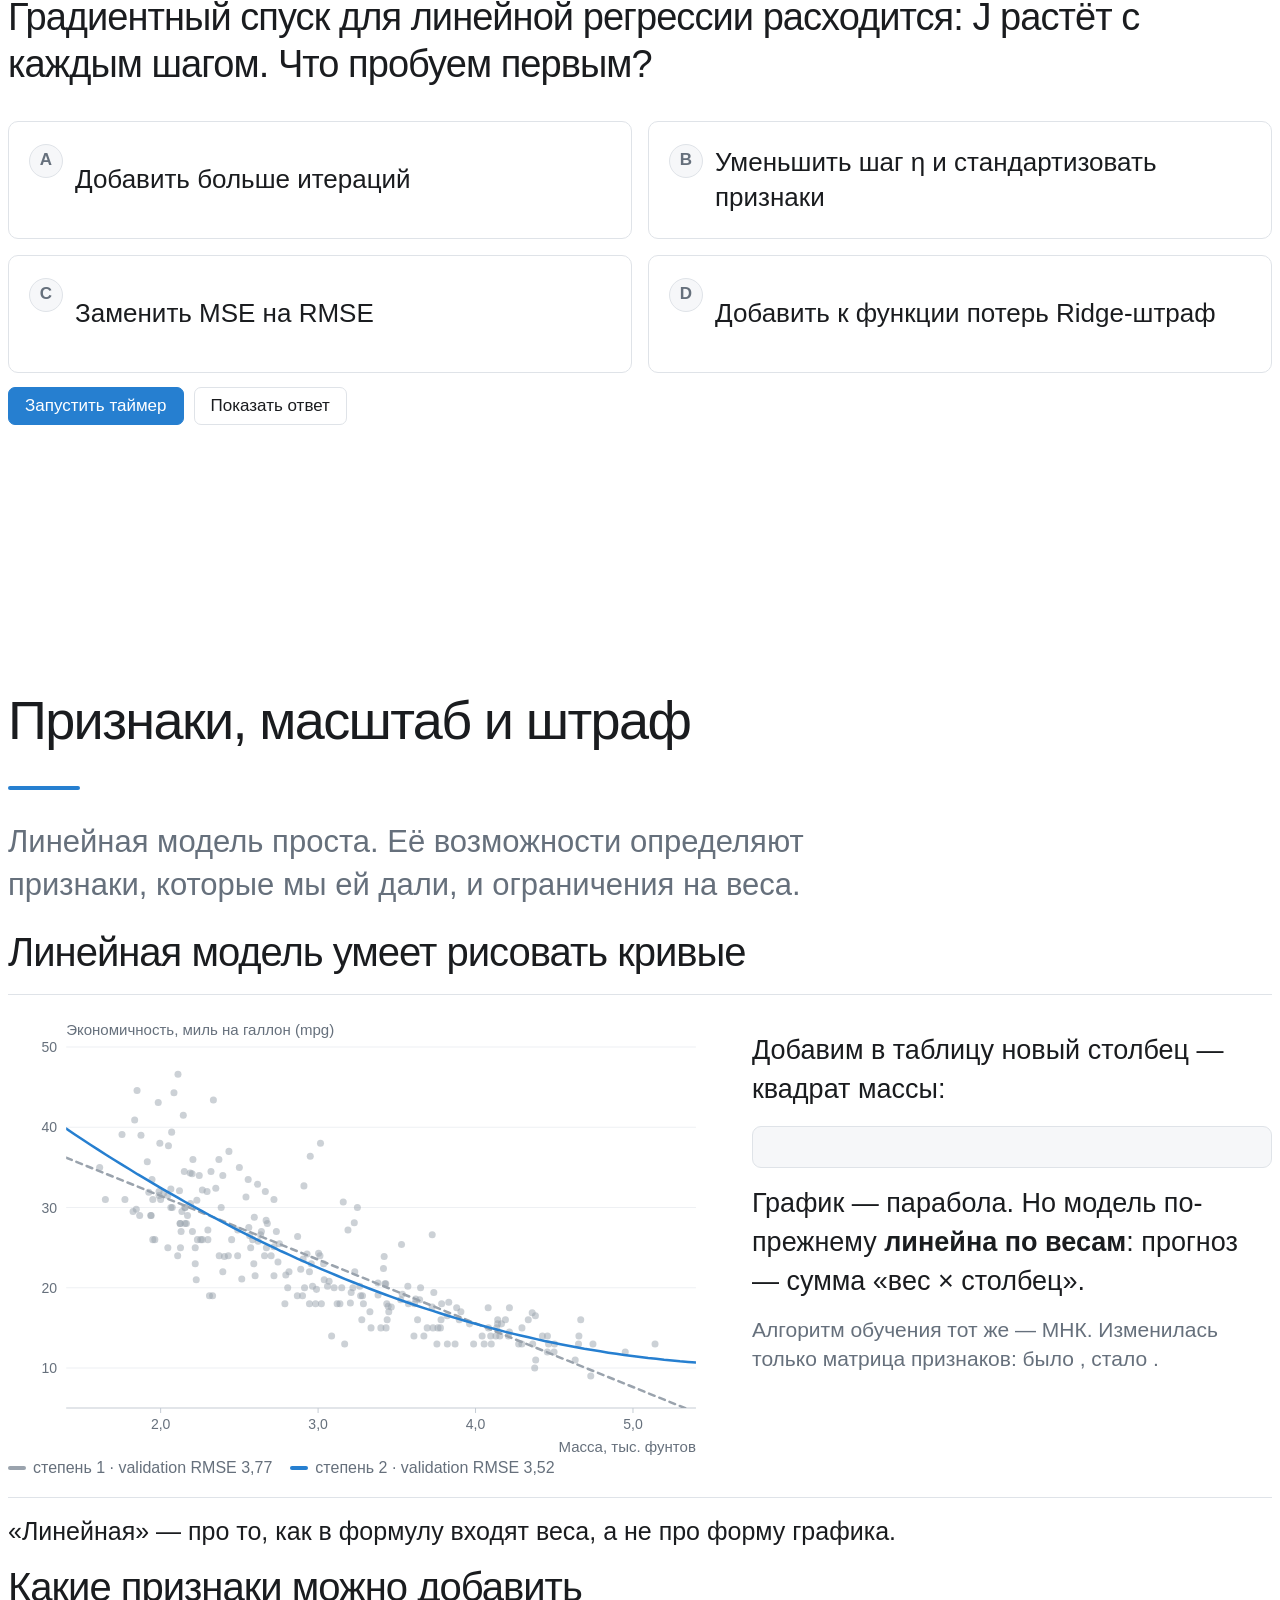
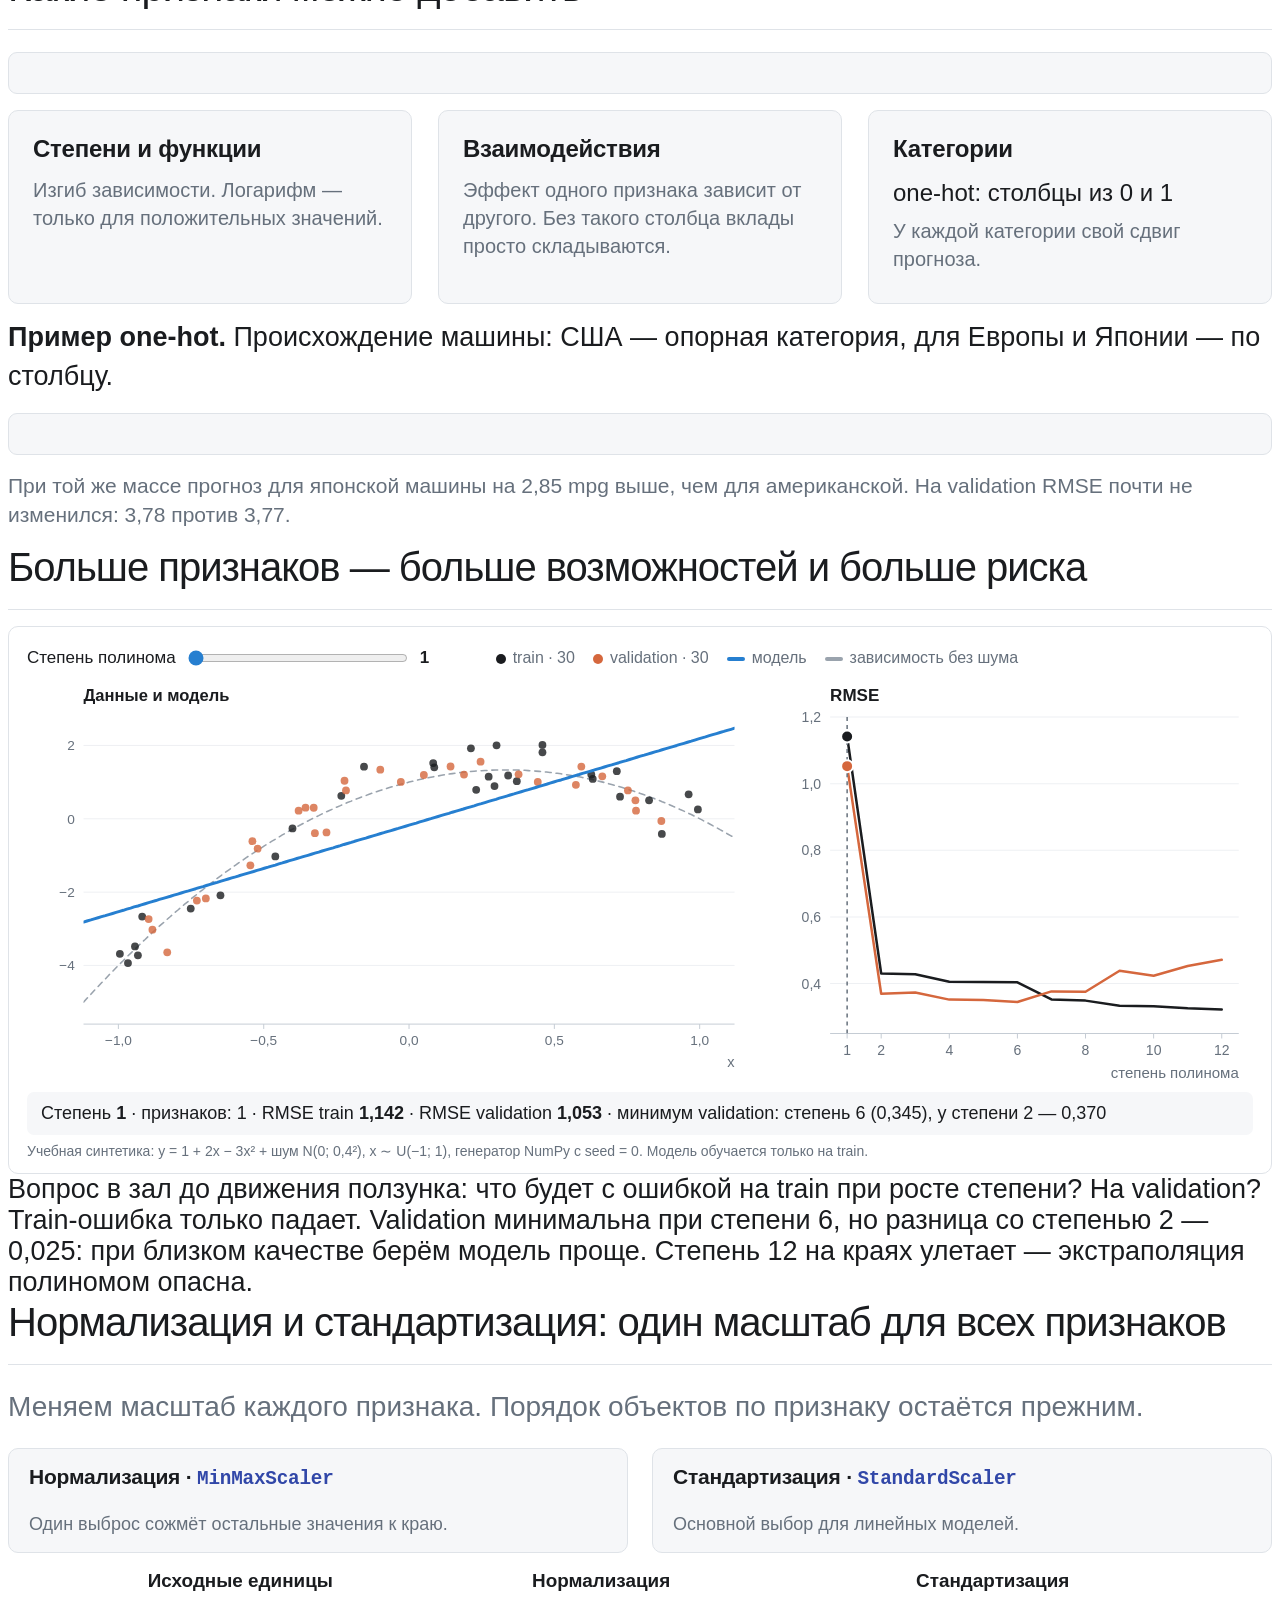
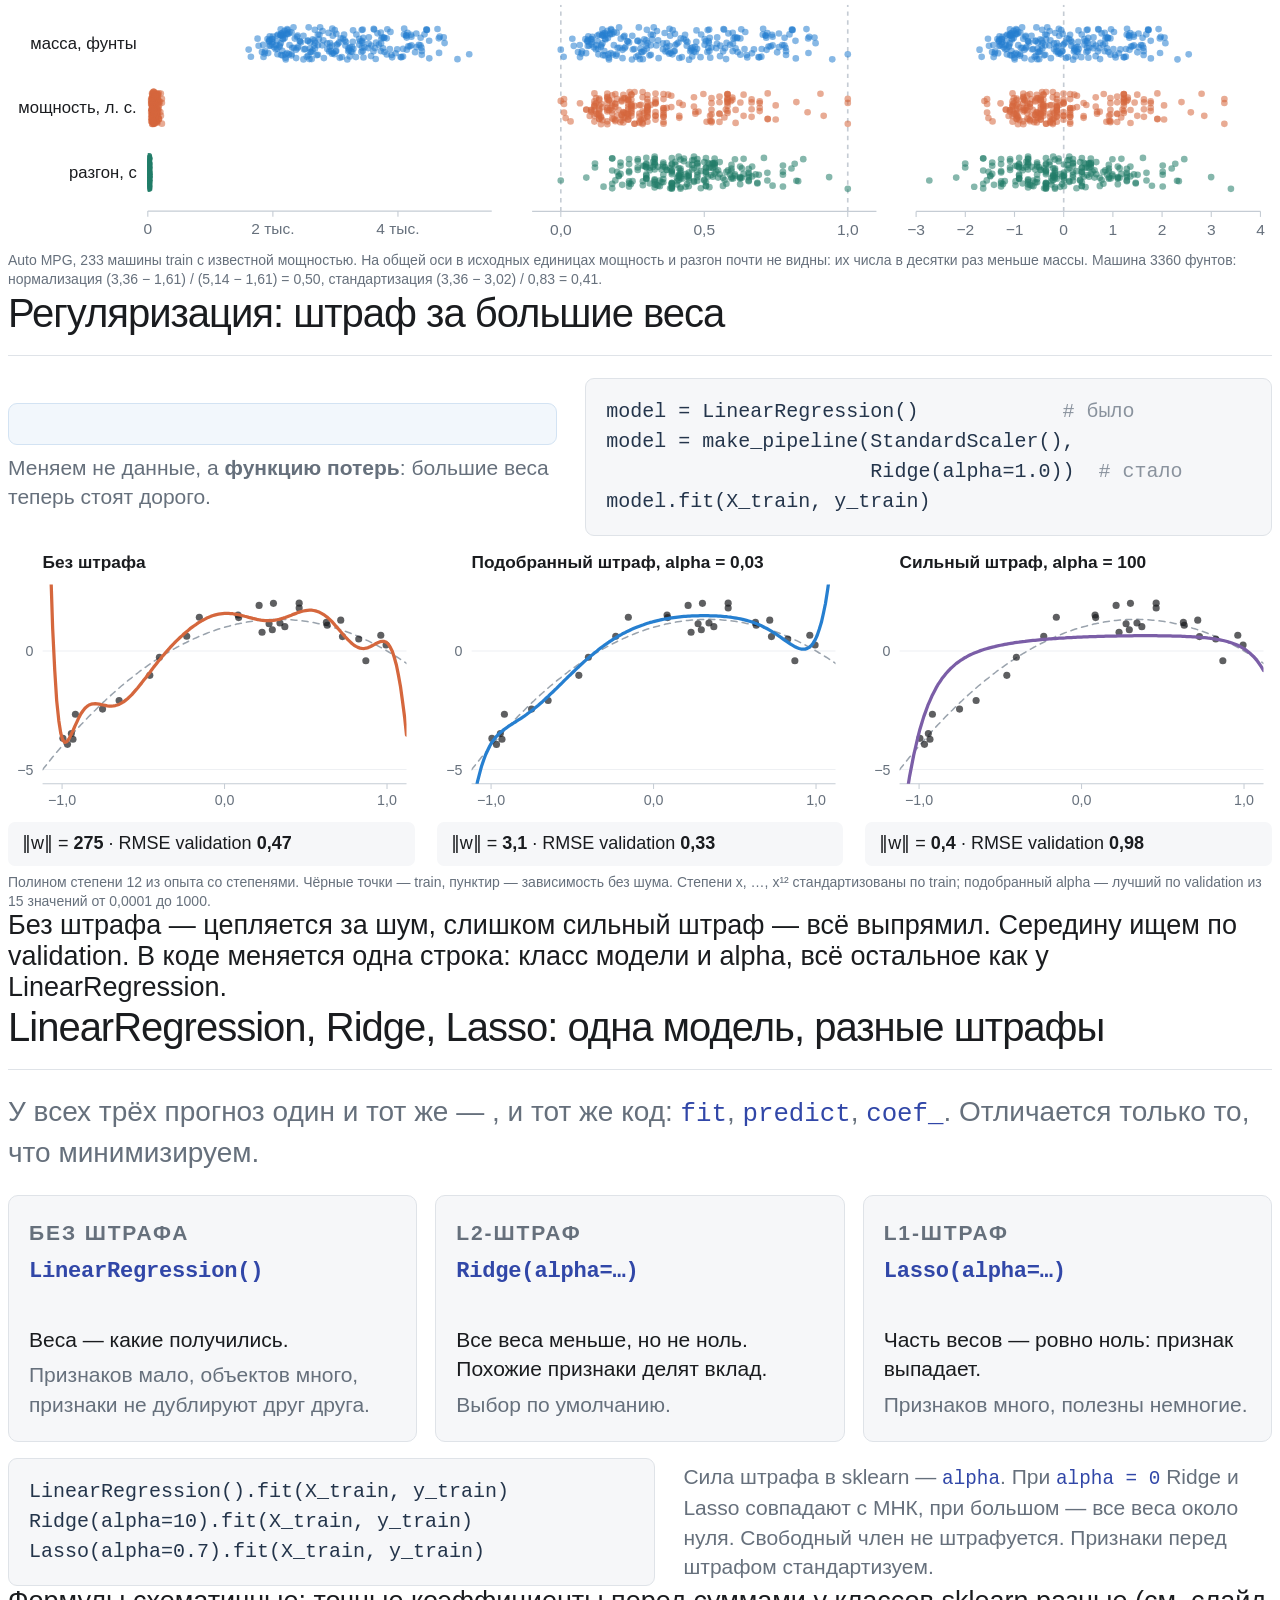
==== commit 02f19d83: "Linear models deck: plane and mini plots, simpler regularization block, sparse data slide" ====
--- a/presentations/linear-models/index.html
+++ b/presentations/linear-models/index.html
@@ -156,15 +156,14 @@
 <h2>От суммы деревьев к сумме вкладов признаков</h2>
 <p class="lead">Меняем семейство моделей. Схема обучения остаётся знакомой.</p>
 <div class="two">
-  <div class="panel"><p class="eyebrow">Бустинг</p><div class="equation plain" data-tex="\hat y(x)=\hat y^{(0)}+\eta\sum_{m=1}^{M}h_m(x)" data-display=""></div><p>Сумма поправок от деревьев.</p><p class="small">Обучаем: условия в узлах и ответы в листьях.</p></div>
-  <div class="panel"><p class="eyebrow">Линейная модель</p><div class="equation plain" data-tex="\hat y(x)=w_1x_1+w_2x_2+\dots+w_dx_d+b" data-display=""></div><p>Сумма вкладов признаков.</p><p class="small">Обучаем: веса <span data-tex="w_1,\dots,w_d"></span> и свободный член <span data-tex="b"></span>.</p></div>
+  <div class="panel"><p class="eyebrow">Бустинг</p><div class="equation plain" data-tex="\hat y(x)=\hat y^{(0)}+\eta\sum_{m=1}^{M}h_m(x)" data-display=""></div><div class="panel-art"><div><p>Сумма поправок от деревьев.</p><p class="small">Обучаем: условия в узлах и ответы в листьях. Режет плоскость на прямоугольники.</p></div><div class="mini" data-scene="minisplit" data-kind="tree"></div></div></div>
+  <div class="panel"><p class="eyebrow">Линейная модель</p><div class="equation plain" data-tex="\hat y(x)=w_1x_1+w_2x_2+\dots+w_dx_d+b" data-display=""></div><div class="panel-art"><div><p>Сумма вкладов признаков.</p><p class="small">Обучаем: веса (коэффициенты) <span data-tex="w_1,\dots,w_d"></span> и свободный член <span data-tex="b"></span>. Делит плоскость одной прямой.</p></div><div class="mini" data-scene="minisplit" data-kind="line"></div></div></div>
 </div>
 <div class="chain"><div><h3>Данные</h3><p>train, validation, test</p></div><i>→</i><div><h3>Прогноз</h3><p>модель с параметрами</p></div><i>→</i><div><h3>Ошибка</h3><p>функция потерь</p></div><i>→</i><div><h3>Обновление</h3><p>меняем параметры</p></div></div>
 </section>
 
 <section id="four-roles" class="slide level2">
 <h2>Четыре разных решения в одной задаче</h2>
-<p class="lead">Их часто путают. Каждое можно поменять, не трогая остальные.</p>
 <table>
 <tbody>
 <tr><th>Что выбираем</th><th>Вопрос</th><th>Пример сегодня</th></tr>
@@ -174,8 +173,7 @@
 <tr><td><b>Метрика</b></td><td>Как оцениваем на отложенных данных?</td><td>RMSE на validation</td></tr>
 </tbody>
 </table>
-<p class="ask">Заменили при обучении MSE на MAE. Модель осталась линейной?</p>
-<aside class="notes">Ответ: да. Формула прогноза та же, изменился критерий подбора весов. «Линейная регрессия» — про вид модели, а не про MSE.</aside>
+<aside class="notes">«Линейная регрессия» — про вид модели, а не про MSE: если обучать по MAE, модель останется линейной.</aside>
 </section>
 
 <section id="dataset-mpg" class="slide level2">
@@ -263,7 +261,7 @@
 
 <section id="matrix-form" class="slide level2">
 <h2>Вся выборка одной формулой</h2>
-<div class="two">
+<div class="two" style="grid-template-columns:1fr 1.05fr;gap:30px">
 <div>
 <div class="equation center" data-tex="\hat y=Xw+b" data-display=""></div>
 <table class="compact">
@@ -275,18 +273,16 @@
 <tr><td><span data-tex="\hat y"></span></td><td><span data-tex="n"></span></td><td>прогнозы для всех объектов</td></tr>
 </tbody>
 </table>
-</div>
-<div>
-<pre><code>X.shape          <span class="c"># (233, 3)</span>
-w = np.array([-6.41, -1.14, 0.78])
-b = 39.13
-
-y_pred = X @ w + b
-y_pred.shape     <span class="c"># (233,)</span></code></pre>
+<pre class="code-small"><code>w = np.array([-6.41, -1.14, 0.78])
+y_pred = X @ w + b   <span class="c"># X: (233, 3) → (233,)</span></code></pre>
 <p class="small">Оператор <code>@</code> из лекции по NumPy: каждая строка <span data-tex="X"></span> скалярно умножается на <span data-tex="w"></span>.</p>
-<p class="small">Геометрически: один признак — прямая, два — плоскость, больше — гиперплоскость.</p>
-</div>
-</div>
+</div>
+<div>
+<p class="small" style="margin:0 0 4px">Один признак — прямая, <b>два — плоскость</b>, больше — гиперплоскость. Масса и год → mpg:</p>
+<div class="scene bare" data-scene="plane" data-w="620" data-h="400"></div>
+</div>
+</div>
+<aside class="notes">Плоскость обучена на train Auto MPG: ŷ = 39,17 − 6,85·масса + 0,80·(год − 1970). Повернуть картинку ползунком: точки над плоскостью — модель занизила, под — завысила. Вертикальные палочки — остатки, следующий слайд как раз про них.</aside>
 </section>
 
 <section id="residuals" class="slide level2">
@@ -309,9 +305,11 @@
 </section>
 
 <section id="constant" class="slide level2 demo-slide">
-<h2>Сначала проще: какую одну константу предсказать всем?</h2>
-<div class="scene" data-scene="constant"></div>
-<p class="takeaway">Функция потерь определяет ответ: квадраты ошибок выбирают <b>среднее</b>, модули — <b>медиану</b>.<br>Выброс 20 тянет среднее сильнее: его ошибка входит в сумму в квадрате.</p>
+<h2>Откуда берутся веса? Начнём с самой простой модели</h2>
+<p class="lead">До сих пор веса были готовыми. Чтобы их подобрать, нужно решить, что считать ошибкой — выбрать функцию потерь. Посмотрим на модель без признаков: <span data-tex="\hat y=c"></span>, одна константа для всех.</p>
+<div class="scene" data-scene="constant" data-h="290"></div>
+<p class="takeaway">Разные функции потерь — разные лучшие константы: квадраты ошибок (MSE) выбирают <b>среднее</b>, модули (MAE) — <b>медиану</b>. Выброс 20 тянет среднее сильнее.</p>
+<aside class="notes">Мостик: «А теперь — откуда берутся веса». Константа — модель с одним параметром, на ней видно главное: лучший параметр — тот, где минимальна функция потерь. Дальше то же самое для наклона и свободного члена. Для классификации позже будет то же: лучшая константа под log loss — доля класса 1.</aside>
 </section>
 
 <section id="mse" class="slide level2">
@@ -319,11 +317,17 @@
 <p class="lead">Ищем веса, при которых средний квадрат остатка на train минимален.</p>
 <div class="equation accent center" data-tex="J(w,b)=\frac{1}{2n}\sum_{i=1}^{n}\bigl(\underbrace{w\,x_i+b-y_i}_{r_i}\bigr)^2\;\longrightarrow\;\min_{w,\,b}" data-display=""></div>
 <div class="three">
-<div class="panel"><h3>Почему квадрат</h3><p>Знак ошибки не важен. Большие промахи штрафуются сильнее.</p></div>
-<div class="panel"><h3>Зачем 1/2</h3><p>Сократится с двойкой при взятии производной. Положение минимума не меняет.</p></div>
-<div class="panel"><h3>Связь с метриками</h3><p><span data-tex="J=\tfrac12\,\text{MSE}"></span>,&nbsp; <span data-tex="\text{RMSE}=\sqrt{\text{MSE}}"></span>. Минимум у всех трёх — при одних и тех же весах.</p></div>
-</div>
-<p class="small"><span data-tex="J"></span> — парабола по <span data-tex="w"></span> и по <span data-tex="b"></span>. Её минимум найдём так же, как на лекции про оптимизацию: через производную.</p>
+<div class="panel compact-panel"><h3>Почему квадрат</h3><p class="small">Знак ошибки не важен. Большие промахи штрафуются сильнее.</p></div>
+<div class="panel compact-panel"><h3>Зачем 1/2</h3><p class="small">Сократится с двойкой при взятии производной. Положение минимума не меняет.</p></div>
+<div class="panel compact-panel"><h3>Связь с метриками</h3><p class="small"><span data-tex="J=\tfrac12\,\text{MSE}"></span>,&nbsp; <span data-tex="\text{RMSE}=\sqrt{\text{MSE}}"></span>. Минимум у всех трёх — при одних и тех же весах.</p></div>
+</div>
+<div class="two" style="grid-template-columns:1.25fr 1fr;gap:28px;align-items:center;margin-top:18px">
+<pre class="code-small" style="margin:0"><code>from sklearn.linear_model import LinearRegression
+model = LinearRegression().fit(X_train, y_train)
+model.coef_, model.intercept_   <span class="c"># [-7.94], 47.32</span>
+model.predict(X_val)</code></pre>
+<p class="small" style="margin:0">В sklearn МНК готов: <code>LinearRegression</code> сам подбирает веса, при которых прямая ближе всего к точкам. Дальше — как он это делает.</p>
+</div>
 </section>
 
 <section id="min-derivative" class="slide level2 demo-slide">
@@ -354,7 +358,7 @@
 <section id="gd-demo" class="slide level2 demo-slide">
 <h2>Масштаб признаков меняет путь градиентного спуска</h2>
 <div class="scene" data-scene="gd"></div>
-<p class="scene-caption">Auto MPG, train: предсказываем mpg по массе и году модели, признаки и ответ центрированы. Вертикальная ось — вес при годе модели. Масштабы осей на каждом графике равны.</p>
+<p class="scene-caption">Auto MPG, train: предсказываем mpg по массе и году модели, признаки и ответ центрированы. По осям — коэффициенты (веса) при массе и при годе. Масштабы осей на каждом графике равны.</p>
 <aside class="notes">Слева долина вытянута: год меняется в диапазоне 12 лет, масса — в пределах 3,5 тыс. фунтов. При η = 0,15 спуск колеблется поперёк долины и ползёт вдоль. При η = 0,17 расходится. Справа после стандартизации линии уровня почти круглые, η = 1 сходится за несколько шагов. Минимум J один и тот же — стандартизация не меняет лучшие прогнозы МНК, она меняет удобство оптимизации.</aside>
 </section>
 
@@ -447,13 +451,36 @@
 
 <section id="regularization-intro" class="slide level2">
 <h2>Регуляризация: штраф за большие веса</h2>
-<div class="two" style="grid-template-columns:1fr 1.3fr;align-items:center;gap:30px">
-<div class="equation accent center" data-tex="J(w,b)+\frac{\lambda}{2}\sum_{j}w_j^2" data-display=""></div>
-<p style="margin:0">Меняем не данные, а <b>функцию потерь</b>: большие веса теперь стоят дорого. Пример — полином степени 12 из опыта со степенями.</p>
-</div>
-<div class="scene bare" data-scene="ridgepoly" style="margin-top:16px"></div>
-<p class="scene-caption">Чёрные точки — train, пунктир — зависимость без шума. Степени x, …, x¹² стандартизованы по train; подобранный alpha — лучший по validation из 15 значений от 0,0001 до 1000.</p>
-<p class="takeaway">Нужна середина между «цепляется за шум» и «всё выпрямил» — её ищем по validation.</p>
+<div class="two" style="grid-template-columns:1fr 1.25fr;align-items:center;gap:28px">
+<div>
+<div class="equation accent center" data-tex="J(w,b)+\lambda\sum_{j}w_j^2" data-display="" style="margin:0 0 8px"></div>
+<p class="small" style="margin:0">Меняем не данные, а <b>функцию потерь</b>: большие веса теперь стоят дорого.</p>
+</div>
+<pre class="code-small" style="margin:0"><code>model = LinearRegression()            <span class="c"># было</span>
+model = make_pipeline(StandardScaler(),
+                      Ridge(alpha=1.0))  <span class="c"># стало</span>
+model.fit(X_train, y_train)</code></pre>
+</div>
+<div class="scene bare" data-scene="ridgepoly" style="margin-top:14px"></div>
+<p class="scene-caption">Полином степени 12 из опыта со степенями. Чёрные точки — train, пунктир — зависимость без шума. Степени x, …, x¹² стандартизованы по train; подобранный alpha — лучший по validation из 15 значений от 0,0001 до 1000.</p>
+<aside class="notes">Без штрафа — цепляется за шум, слишком сильный штраф — всё выпрямил. Середину ищем по validation. В коде меняется одна строка: класс модели и alpha, всё остальное как у LinearRegression.</aside>
+</section>
+
+<section id="three-models" class="slide level2">
+<h2>LinearRegression, Ridge, Lasso: одна модель, разные штрафы</h2>
+<p class="lead">У всех трёх прогноз один и тот же — <span data-tex="\hat y=w\cdot x+b"></span>, и тот же код: <code>fit</code>, <code>predict</code>, <code>coef_</code>. Отличается только то, что минимизируем.</p>
+<div class="vs">
+<div class="panel"><p class="eyebrow">Без штрафа</p><h3><code>LinearRegression()</code></h3><div class="equation plain" data-tex="\text{MSE}" data-display=""></div><p>Веса — какие получились.</p><p class="small">Признаков мало, объектов много, признаки не дублируют друг друга.</p></div>
+<div class="panel"><p class="eyebrow">L2-штраф</p><h3><code>Ridge(alpha=…)</code></h3><div class="equation plain" data-tex="\text{MSE}+\lambda\sum_j w_j^2" data-display=""></div><p>Все веса меньше, но не ноль. Похожие признаки делят вклад.</p><p class="small">Выбор по умолчанию.</p></div>
+<div class="panel"><p class="eyebrow">L1-штраф</p><h3><code>Lasso(alpha=…)</code></h3><div class="equation plain" data-tex="\text{MSE}+\lambda\sum_j |w_j|" data-display=""></div><p>Часть весов — ровно ноль: признак выпадает.</p><p class="small">Признаков много, полезны немногие.</p></div>
+</div>
+<div class="two" style="grid-template-columns:1.1fr 1fr;gap:28px;align-items:center;margin-top:16px">
+<pre class="code-small" style="margin:0"><code>LinearRegression().fit(X_train, y_train)
+Ridge(alpha=10).fit(X_train, y_train)
+Lasso(alpha=0.7).fit(X_train, y_train)</code></pre>
+<p class="small" style="margin:0">Сила штрафа <span data-tex="\lambda"></span> в sklearn — <code>alpha</code>. При <code>alpha = 0</code> Ridge и Lasso совпадают с МНК, при большом — все веса около нуля. Свободный член <span data-tex="b"></span> не штрафуется. Признаки перед штрафом стандартизуем.</p>
+</div>
+<aside class="notes">Формулы схематичные: точные коэффициенты перед суммами у классов sklearn разные (см. слайд про выбор alpha). Почему у Lasso нули: для одного признака вес = sign(c)·max(|c| − λ, 0)/a — если связь признака с ответом слабее штрафа, вес ровно ноль. У Ridge вес = c/(a + λ): уменьшается, но нулём не становится.</aside>
 </section>
 
 <section id="when-scale" class="slide level2">
@@ -479,40 +506,48 @@
 </div>
 </section>
 
-<section id="collinear" class="slide level2 demo-slide">
-<h2>Похожие признаки: веса нестабильны, прогноз — нет</h2>
-<p class="lead">Масса и объём двигателя почти дублируют друг друга (корреляция 0,92). Обучим модель на них 40 раз на случайных подвыборках train.</p>
-<div class="scene" data-scene="collinear"></div>
-<p class="takeaway">Данные хорошо определяют <b>сумму</b> весов похожих признаков, но не то, как её поделить. Поэтому по отдельному весу нельзя судить о важности признака.</p>
-<aside class="notes">Каждая точка — одна обученная модель. У МНК вес массы гуляет от −6,7 до −2,8, а сумма весов массы и объёма почти постоянна. Прогноз для конкретной машины меняется меньше чем на ±0,5 mpg. Ridge делит вклад ровнее, его веса стабильнее; прогноз такой же стабильный. Связь с бустингом: перестановочная важность коррелирующих температур.</aside>
-</section>
-
-<section id="regularization" class="slide level2">
-<h2>Регуляризация: добавим цену за большие веса</h2>
-<div class="two">
-<div class="panel"><p class="eyebrow">L2-штраф</p><h3>Ridge</h3><div class="equation plain" data-tex="J(w,b)+\frac{\lambda}{2}\sum_{j=1}^{d}w_j^2" data-display=""></div><p>Плавно уменьшает все веса. Похожие признаки делят вклад между собой.</p></div>
-<div class="panel"><p class="eyebrow">L1-штраф</p><h3>Lasso</h3><div class="equation plain" data-tex="J(w,b)+\lambda\sum_{j=1}^{d}|w_j|" data-display=""></div><p>Часть весов делает точно нулевыми — признаки выпадают из модели.</p></div>
-</div>
-<div class="steps">
-<div class="step"><b>λ</b><p>Сила штрафа, <span data-tex="\lambda\ge 0"></span>. При <span data-tex="\lambda=0"></span> получаем обычный МНК. Слишком большая <span data-tex="\lambda"></span> — все веса около нуля, модель недообучена.</p></div>
-<div class="step"><b>b</b><p>Свободный член не штрафуем: сдвиг всех прогнозов не делает модель сложнее.</p></div>
-</div>
-<p class="small">Та же идея, что ограничение глубины и шага в бустинге: проигрываем немного на train, чтобы выиграть на новых данных.</p>
-</section>
-
-<section id="shrink-1d" class="slide level2">
-<h2>Как штраф действует на один вес</h2>
-<p>Один центрированный признак. Обозначим <span data-tex="a=\tfrac1n\sum x_i^2"></span> и <span data-tex="c=\tfrac1n\sum x_iy_i"></span>. Тогда МНК даёт <span data-tex="w=c/a"></span>.</p>
-<div class="two wide-left">
-<div>
-<div class="equation" data-tex="\textcolor{#267fd0}{\text{Ridge:}}\quad (a+\lambda)\,w-c=0\;\Longrightarrow\; w=\frac{c}{a+\lambda}" data-display=""></div>
-<p class="small">Знаменатель растёт — вес сжимается, но нулём не становится.</p>
-<div class="equation" data-tex="\textcolor{#d5673d}{\text{Lasso:}}\quad w=\operatorname{sign}(c)\cdot\frac{\max(|c|-\lambda,\;0)}{a}" data-display=""></div>
-<p class="small">Из <span data-tex="|c|"></span> вычитается <span data-tex="\lambda"></span>. Если связь признака с ответом слабее штрафа, вес — точный ноль.</p>
-</div>
-<div class="scene bare" data-scene="shrink" data-w="520"></div>
-</div>
-<p class="small">Для нескольких коррелирующих признаков эти формулы по отдельности не применяются — там веса влияют друг на друга.</p>
+<section id="collinear" class="slide level2">
+<h2>Похожие признаки: МНК не знает, как поделить вклад</h2>
+<div class="two" style="grid-template-columns:1fr 1.3fr;gap:30px">
+<div>
+<p>Пусть <span data-tex="x_2"></span> — точная копия <span data-tex="x_1"></span>. Все эти модели дают <b>одинаковые</b> прогнозы:</p>
+<div class="equation math-small" data-tex="\hat y=2x_1+0x_2=x_1+x_2=102x_1-100x_2" data-display=""></div>
+<p>Данные задают только сумму <span data-tex="w_1+w_2=2"></span>. Как её поделить — модели всё равно, поэтому веса случайны и могут стать огромными.</p>
+</div>
+<div>
+<p>Auto MPG: масса и объём двигателя, корреляция 0,92. Обучили МНК и Ridge 40 раз на случайных подвыборках train:</p>
+<table class="compact num" style="white-space:nowrap">
+<tbody>
+<tr><th></th><th>Вес массы</th><th>Вес объёма</th><th>Прогноз, mpg</th></tr>
+<tr><td style="text-align:left">МНК</td><td>−6,67 … −2,77</td><td>−3,90 … +0,13</td><td>20,3 … 21,2</td></tr>
+<tr><td style="text-align:left">Ridge</td><td>−4,06 … −2,90</td><td>−3,44 … −2,07</td><td>20,5 … 21,7</td></tr>
+</tbody>
+</table>
+<p class="small">От меньшего до большего значения за 40 обучений. Признаки стандартизованы, Ridge с alpha = 30, прогноз — для одной машины validation. Прогноз стабилен у обеих моделей, веса — только у Ridge.</p>
+</div>
+</div>
+<p class="takeaway">Есть похожие признаки — по отдельному весу о важности не судим. Помогает Ridge (делит вклад поровну), Lasso (оставит один из группы) или удаление дубля.</p>
+<aside class="notes">Если спросят, почему так: МНК решает систему уравнений «все производные равны нулю». При x₂ = x₁ два уравнения этой системы одинаковые — как x + y = 2 и 2x + 2y = 4: решений бесконечно много. Когда признаки почти совпадают, решение формально одно, но малейший шум в данных сильно его сдвигает. Ridge добавляет к системе штраф, и решение становится единственным и устойчивым. Связь с бустингом: перестановочная важность коррелирующих признаков тоже делится между ними.</aside>
+</section>
+
+<section id="when-penalty" class="slide level2">
+<h2>Когда включать штраф: сигналы</h2>
+<table>
+<tbody>
+<tr><th>Сигнал</th><th>Как заметить</th></tr>
+<tr><td>Модель переобучилась</td><td>ошибка на train намного меньше, чем на validation</td></tr>
+<tr><td>Признаков много относительно объектов</td><td><code>X_train.shape</code>: сотни столбцов на тысячу строк; полиномы, one-hot</td></tr>
+<tr><td>Есть похожие признаки</td><td><code>X_train.corr()</code>: пары с корреляцией около ±1</td></tr>
+<tr><td>Веса огромные или скачут</td><td><code>model.coef_</code> меняется от небольшого изменения train</td></tr>
+</tbody>
+</table>
+<div class="two" style="margin-top:6px">
+<pre class="code-small"><code>for alpha in [0.01, 0.1, 1, 10, 100]:
+    m = make_pipeline(StandardScaler(), Ridge(alpha=alpha))
+    m.fit(X_train, y_train)
+    print(alpha, mean_squared_error(y_val, m.predict(X_val)) ** 0.5)</code></pre>
+<p class="small">Нет ни одного сигнала — штраф почти ничего не изменит, можно без него. Решаем не на глаз: сравниваем с <code>LinearRegression</code> на validation.</p>
+</div>
 </section>
 
 <section id="paths" class="slide level2">
@@ -554,8 +589,7 @@
 <tr><td><code>LogisticRegression</code></td><td><code>C</code></td><td class="no">слабее штраф</td></tr>
 </tbody>
 </table>
-<p class="small">В наших обозначениях: у <code>Lasso</code> <span data-tex="\text{alpha}=\lambda"></span>, у <code>Ridge</code> <span data-tex="\text{alpha}=n\lambda"></span>, у логрега <span data-tex="C=1/(n\lambda)"></span>. Библиотеки по-разному нормируют сумму ошибок, поэтому числа между классами не переносятся.</p>
-<p class="small">Результат одного разбиения — не рейтинг методов. На другой выборке порядок может быть иным.</p>
+<p class="small">Классы по-разному нормируют ошибку, поэтому подходящий alpha у Ridge и у Lasso разный — подбираем для каждого.</p>
 </div>
 </div>
 </section>
@@ -627,13 +661,12 @@
 <div class="two">
 <div>
 <p>Выразим <span data-tex="p"></span> из равенства <span data-tex="\ln\frac{p}{1-p}=z"></span>:</p>
-<div class="equation accent center" data-tex="p=\sigma(z)=\frac{1}{1+e^{-z}}" data-display=""></div>
+<div class="equation math-small" data-tex="\begin{aligned}\frac{p}{1-p}&amp;=e^{z}\\ p&amp;=e^{z}-p\,e^{z}\\ p\,(1+e^{z})&amp;=e^{z}\end{aligned}" data-display=""></div>
+<div class="equation accent center" data-tex="p=\frac{e^{z}}{1+e^{z}}=\frac{1}{1+e^{-z}}=\sigma(z)" data-display=""></div>
 <table class="compact num">
 <tbody>
-<tr><th>score z</th><th>шансы</th><th>p</th></tr>
-<tr><td>−2</td><td>0,14</td><td>0,12</td></tr>
-<tr><td>0</td><td>1</td><td>0,50</td></tr>
-<tr><td>+2</td><td>7,39</td><td>0,88</td></tr>
+<tr><th>score z</th><th>−2</th><th>0</th><th>+2</th></tr>
+<tr><td>p</td><td>0,12</td><td>0,50</td><td>0,88</td></tr>
 </tbody>
 </table>
 <p class="small">Признак вырос на 1 → score вырос на <span data-tex="w_j"></span> → шансы умножились на <span data-tex="e^{w_j}"></span>. Вероятность при этом меняется не на постоянную величину.</p>
@@ -880,10 +913,23 @@
 <h2>Зачем линейные модели, если есть бустинг</h2>
 <div class="three">
 <div class="panel"><h3>Быстрый ориентир</h3><p>Обучается за секунды, почти без настроек. Сразу видно, насколько задача вообще решаема.</p><p class="small">Если сложная модель не обгоняет простую — повод проверить признаки, данные и схему проверки.</p></div>
-<div class="panel"><h3>Много разреженных признаков</h3><p>Тексты как «мешок слов», one-hot с тысячами категорий. Здесь линейные модели часто на уровне сложных.</p><p class="small">Плюс L1-штраф сам отберёт признаки.</p></div>
+<div class="panel"><h3>Разреженные признаки</h3><p>Тексты, one-hot с тысячами категорий. Здесь линейные модели часто не хуже бустинга и намного быстрее.</p><p class="small">Подробнее — на следующем слайде.</p></div>
 <div class="panel"><h3>Тренд и мало данных</h3><p>Когда зависимость близка к прямой, а объектов немного, две-три величины оценить проще, чем сотни листьев.</p><p class="small">И прогноз продолжается за пределы train — если тренду можно верить.</p></div>
 </div>
 <p class="takeaway">Кроме того, линейный score внутри: у каждого нейрона нейросети, в стекинге поверх других моделей, в самой логистической регрессии.</p>
+</section>
+
+<section id="sparse" class="slide level2">
+<h2>Разреженные данные — сильная сторона линейных моделей</h2>
+<p class="lead">Тысячи столбцов, почти все значения — нули. Письмо как «мешок слов»: 20 000 столбцов «сколько раз встретилось слово», ненулевых в строке — около сотни.</p>
+<div class="two">
+<div class="panel"><p class="eyebrow">Линейная модель</p><h3>Хорошо</h3><p>Score — сумма вкладов <b>только ненулевых</b> признаков: быстро даже на миллионах столбцов.</p><p>Каждое слово добавляет свой маленький вклад, и все вклады складываются.</p><p class="small"><code>LogisticRegression</code> и <code>Ridge</code> принимают разреженную матрицу как есть.</p></div>
+<div class="panel"><p class="eyebrow">Бустинг на деревьях</p><h3>Часто хуже</h3><p>Каждый узел смотрит на один столбец, а большинство слов встречается в единицах писем — на них трудно найти хороший порог.</p><p>Чтобы сложить свидетельства от сотни слов, нужны сотни узлов: обучается долго и легко переобучается.</p></div>
+</div>
+<pre class="code-small"><code>vec = CountVectorizer()
+X_train = vec.fit_transform(texts_train)   <span class="c"># разреженная матрица</span>
+model = LogisticRegression(C=1.0).fit(X_train, y_train)</code></pre>
+<aside class="notes">Это практическое наблюдение, а не теорема: на текстах и огромных one-hot линейная модель часто не хуже бустинга и в десятки раз быстрее. Масштабировать такие признаки через StandardScaler нельзя без with_mean=False: вычитание среднего превратит нули в не-нули и матрица перестанет быть разреженной.</aside>
 </section>
 
 <section id="quiz-7" class="slide level2 quiz-slide">
--- a/presentations/linear-models/styles.css
+++ b/presentations/linear-models/styles.css
@@ -204,3 +204,11 @@
 .reveal #comparison table{font-size:19px}
 .reveal #comparison td,.reveal #comparison th{padding:6px 10px}
 .reveal #comparison .small{margin:6px 0 0;font-size:18px}
+.scene-controls input.num-in{width:92px;font:600 17px var(--font);padding:4px 8px;border:1px solid var(--line);border-radius:7px;font-variant-numeric:tabular-nums}
+.panel-art{display:grid;grid-template-columns:1fr 250px;gap:18px;align-items:center}
+.panel-art .mini svg{width:100%;display:block}
+.vs{display:grid;grid-template-columns:repeat(3,1fr);gap:18px}
+.vs .panel{padding:16px 20px}
+.reveal .vs .panel p{font-size:21px;margin:6px 0}
+.reveal .vs .panel .equation{font-size:22px;margin:6px 0;padding:10px 12px}
+.reveal .eq-steps .equation{margin:6px 0;padding:10px 16px}
